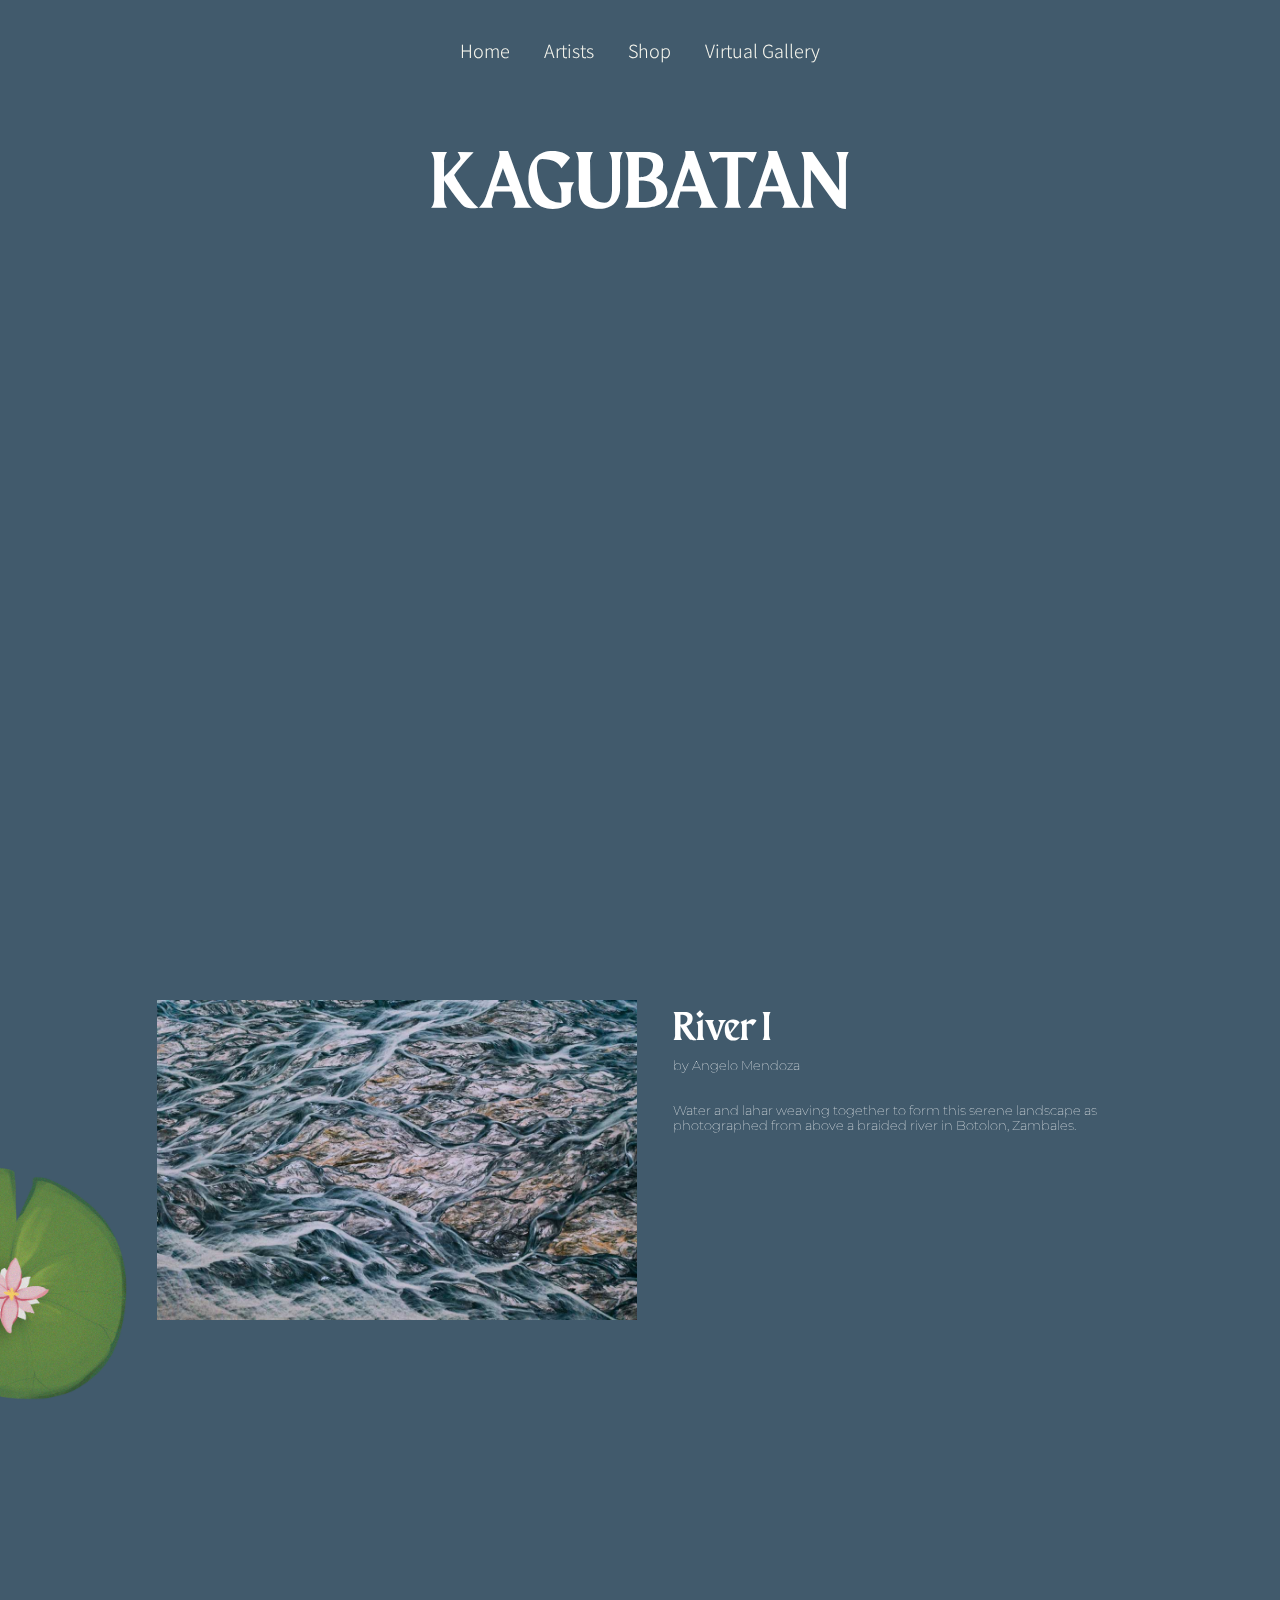
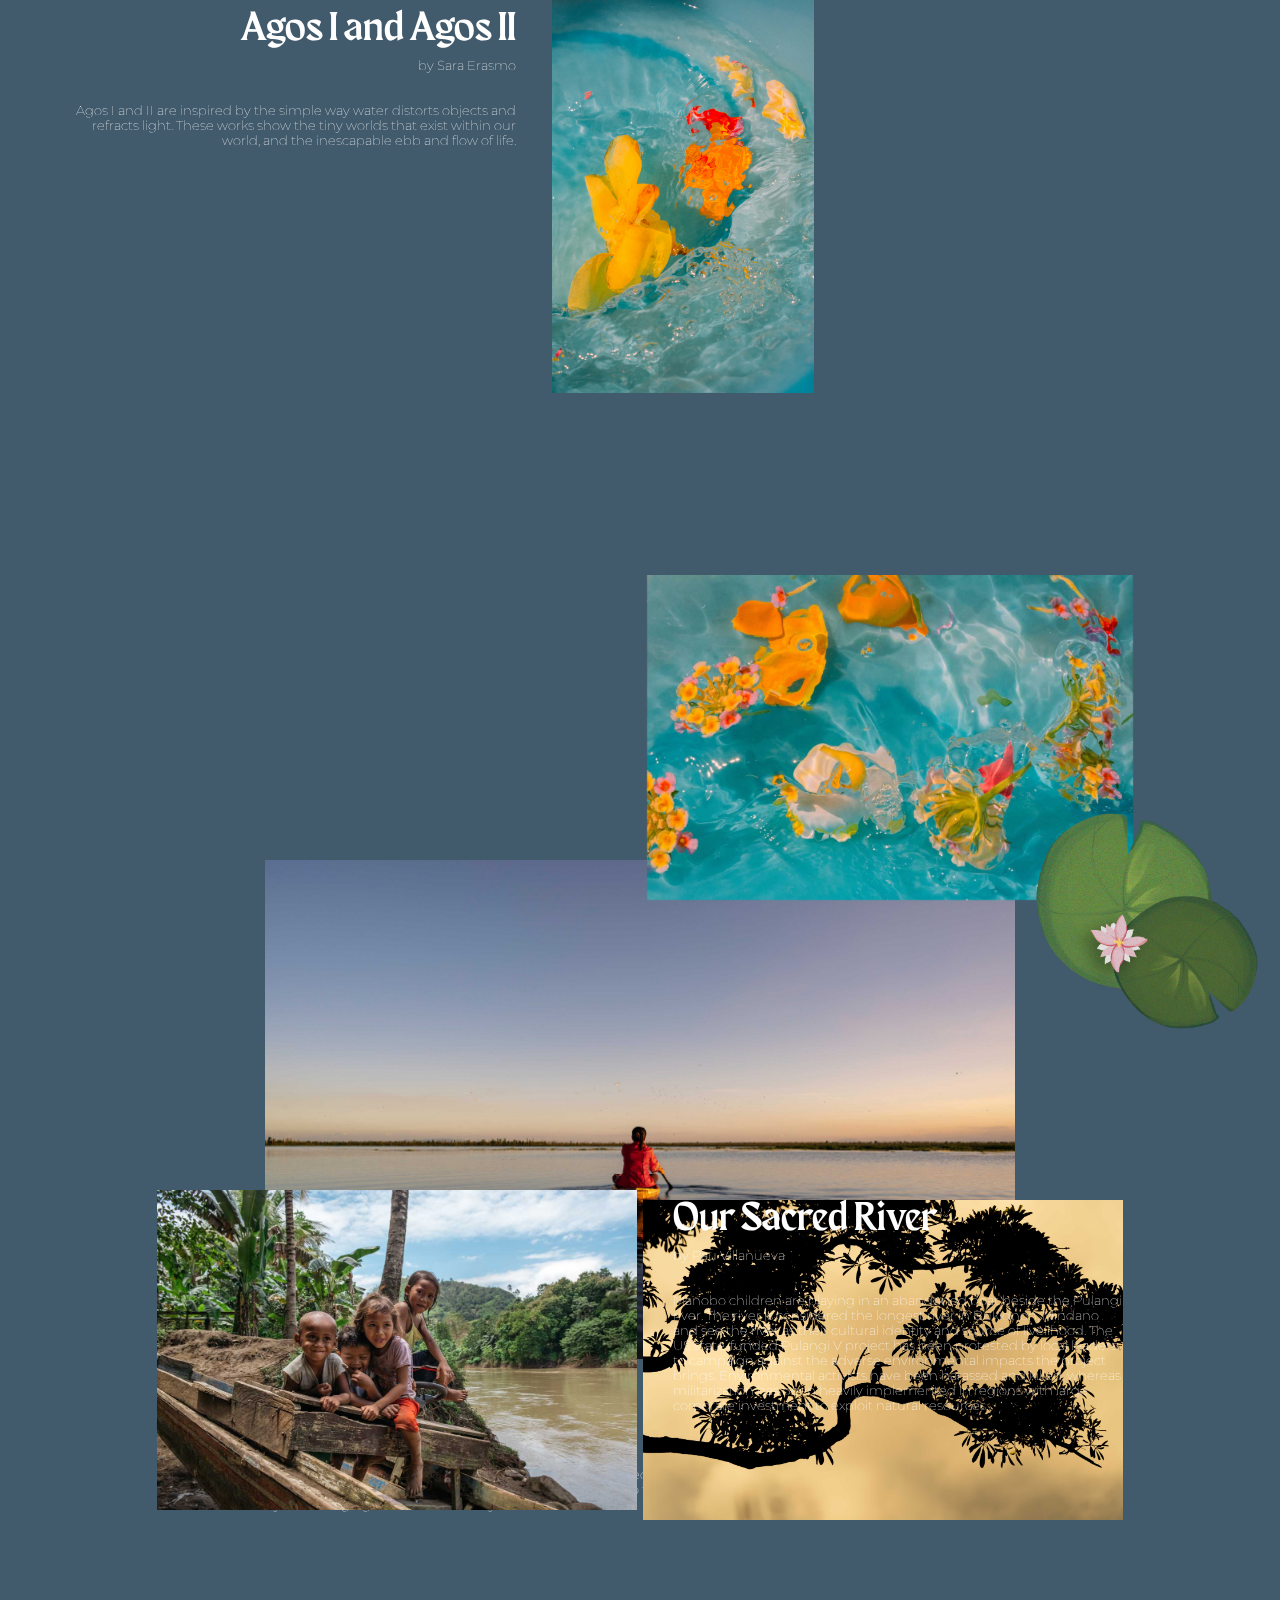
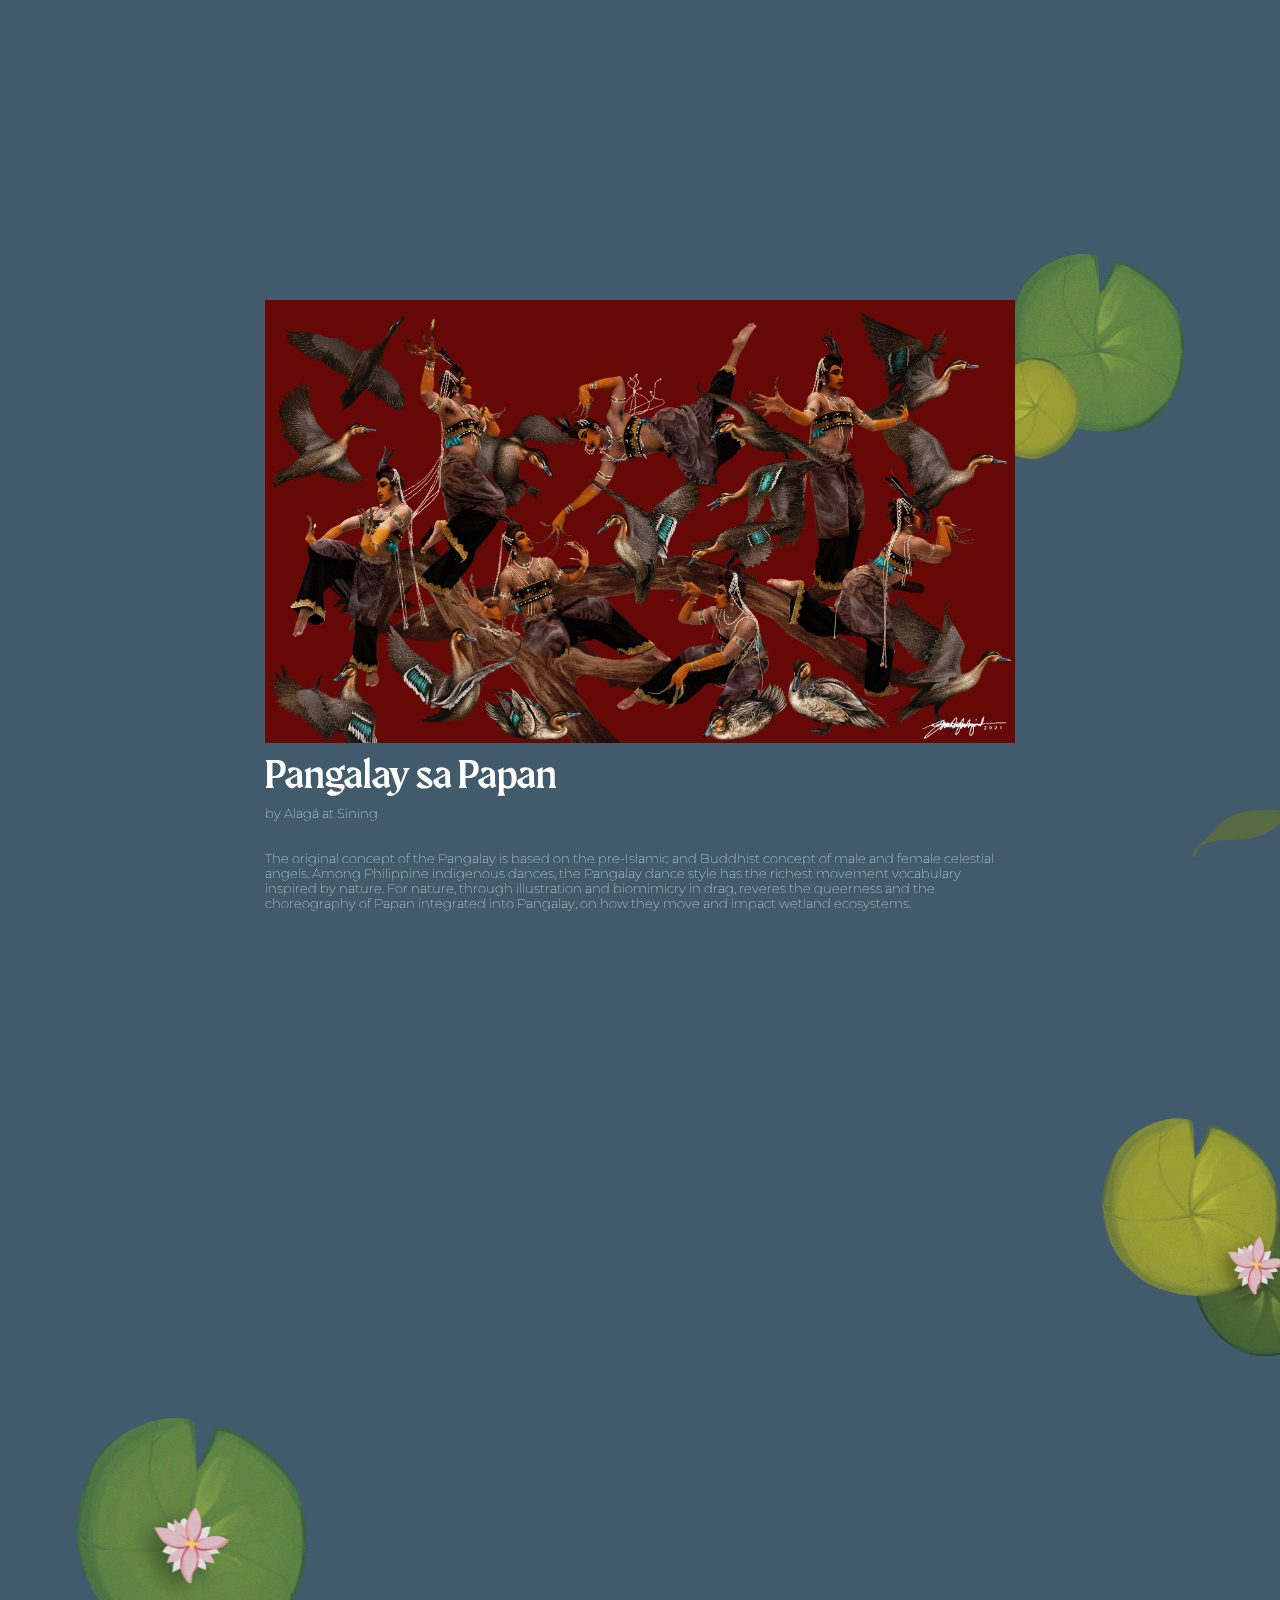
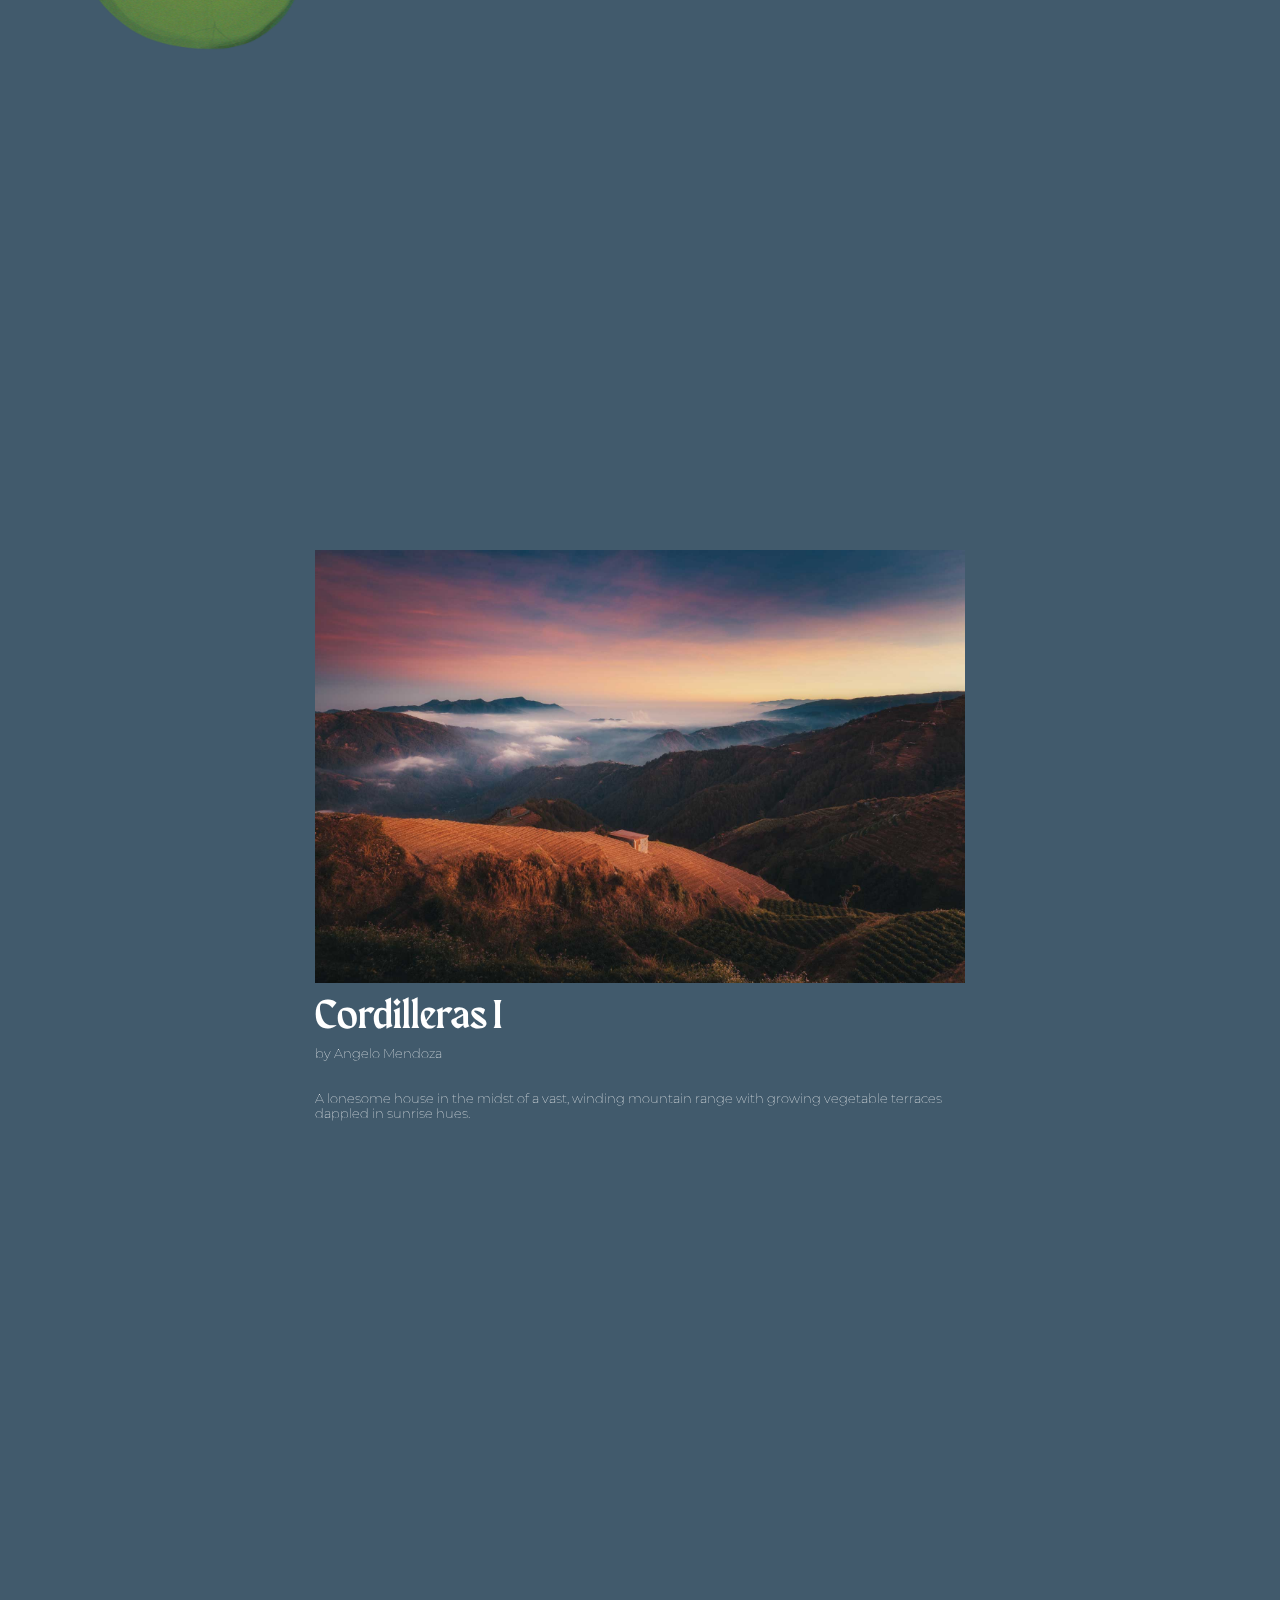
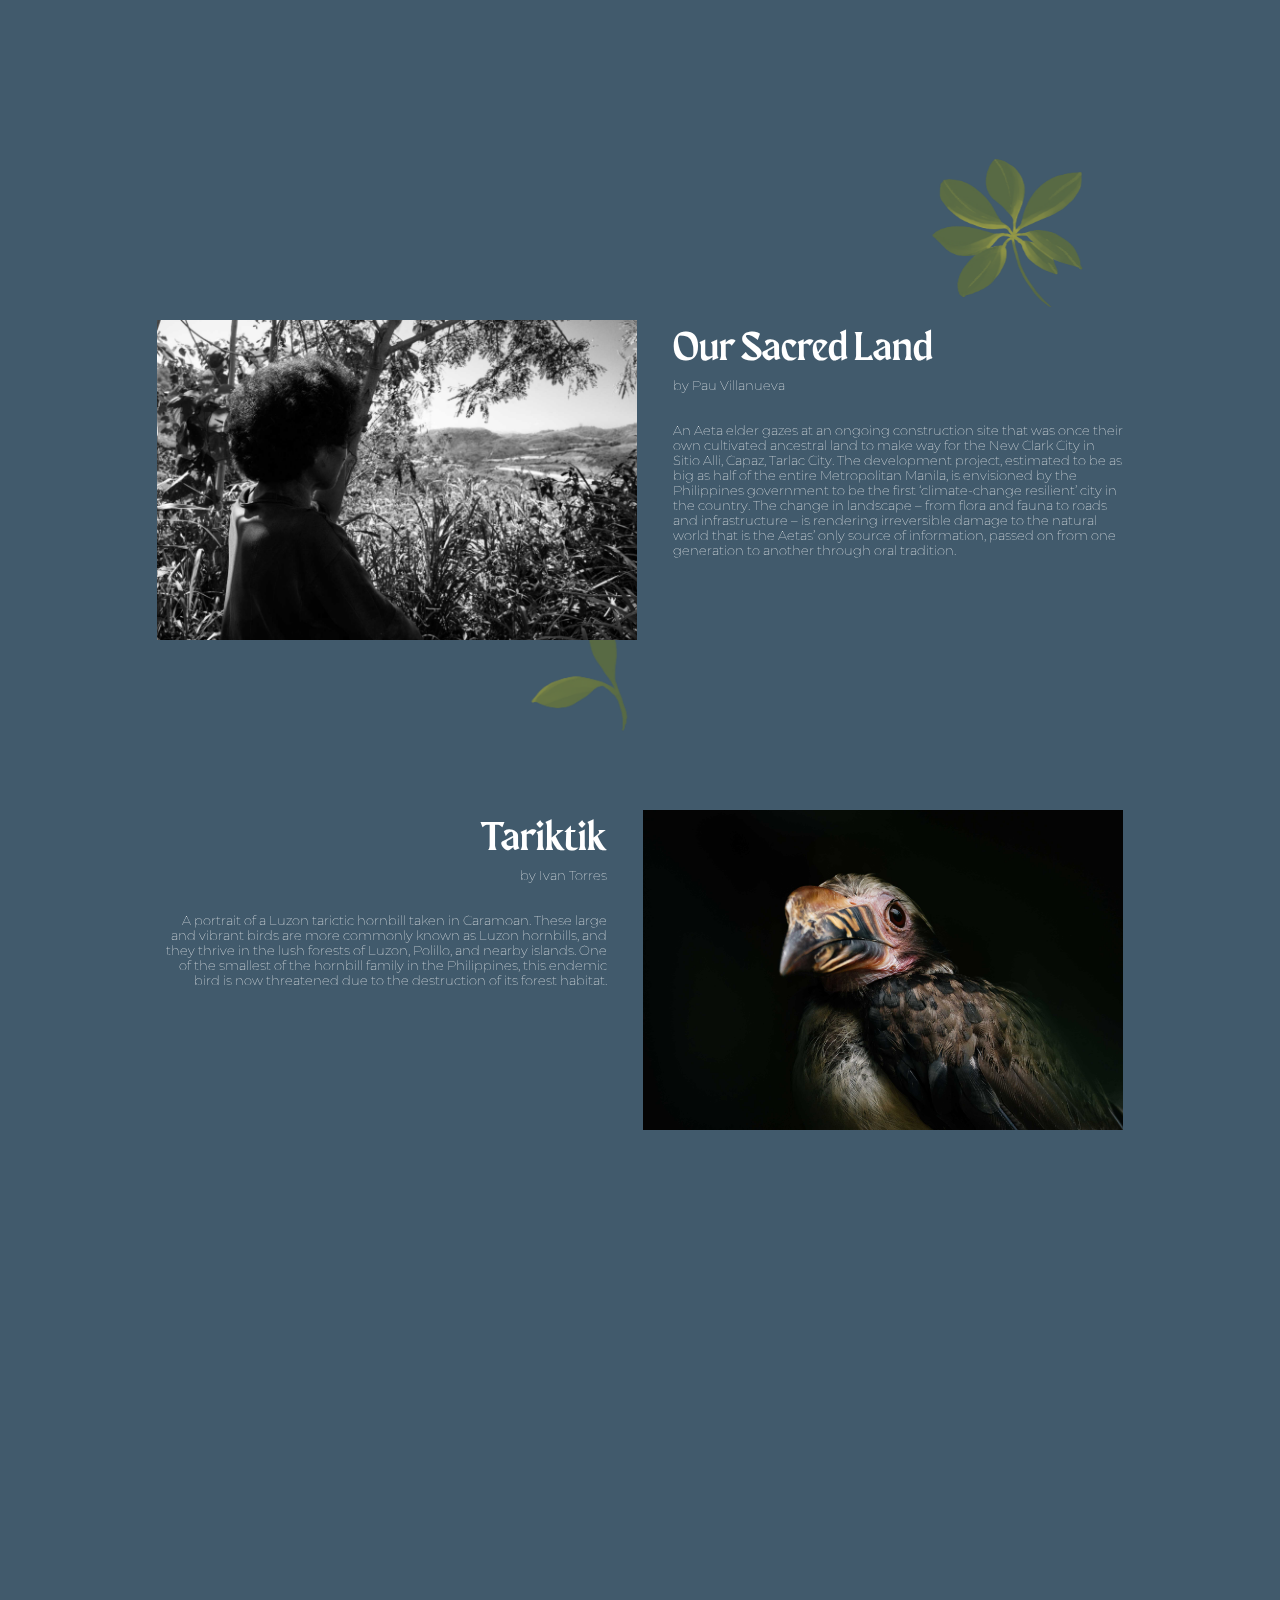
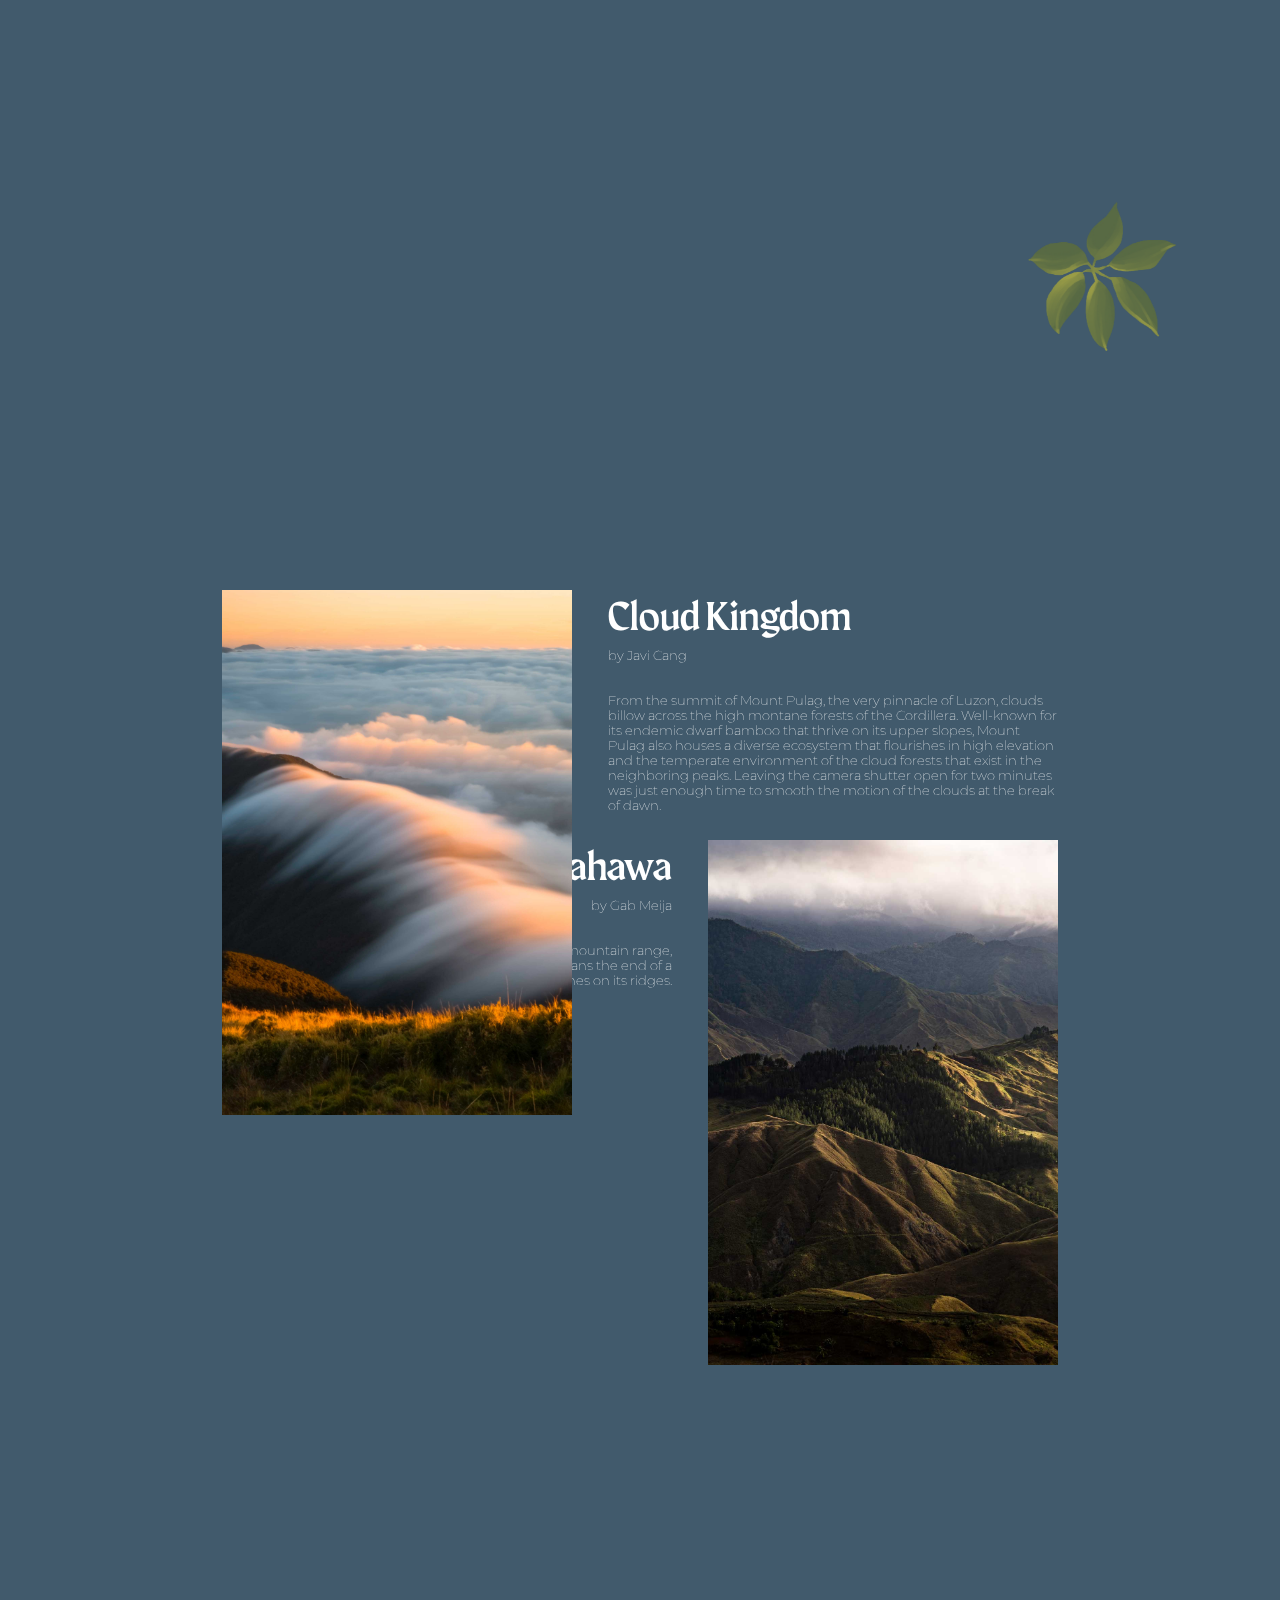
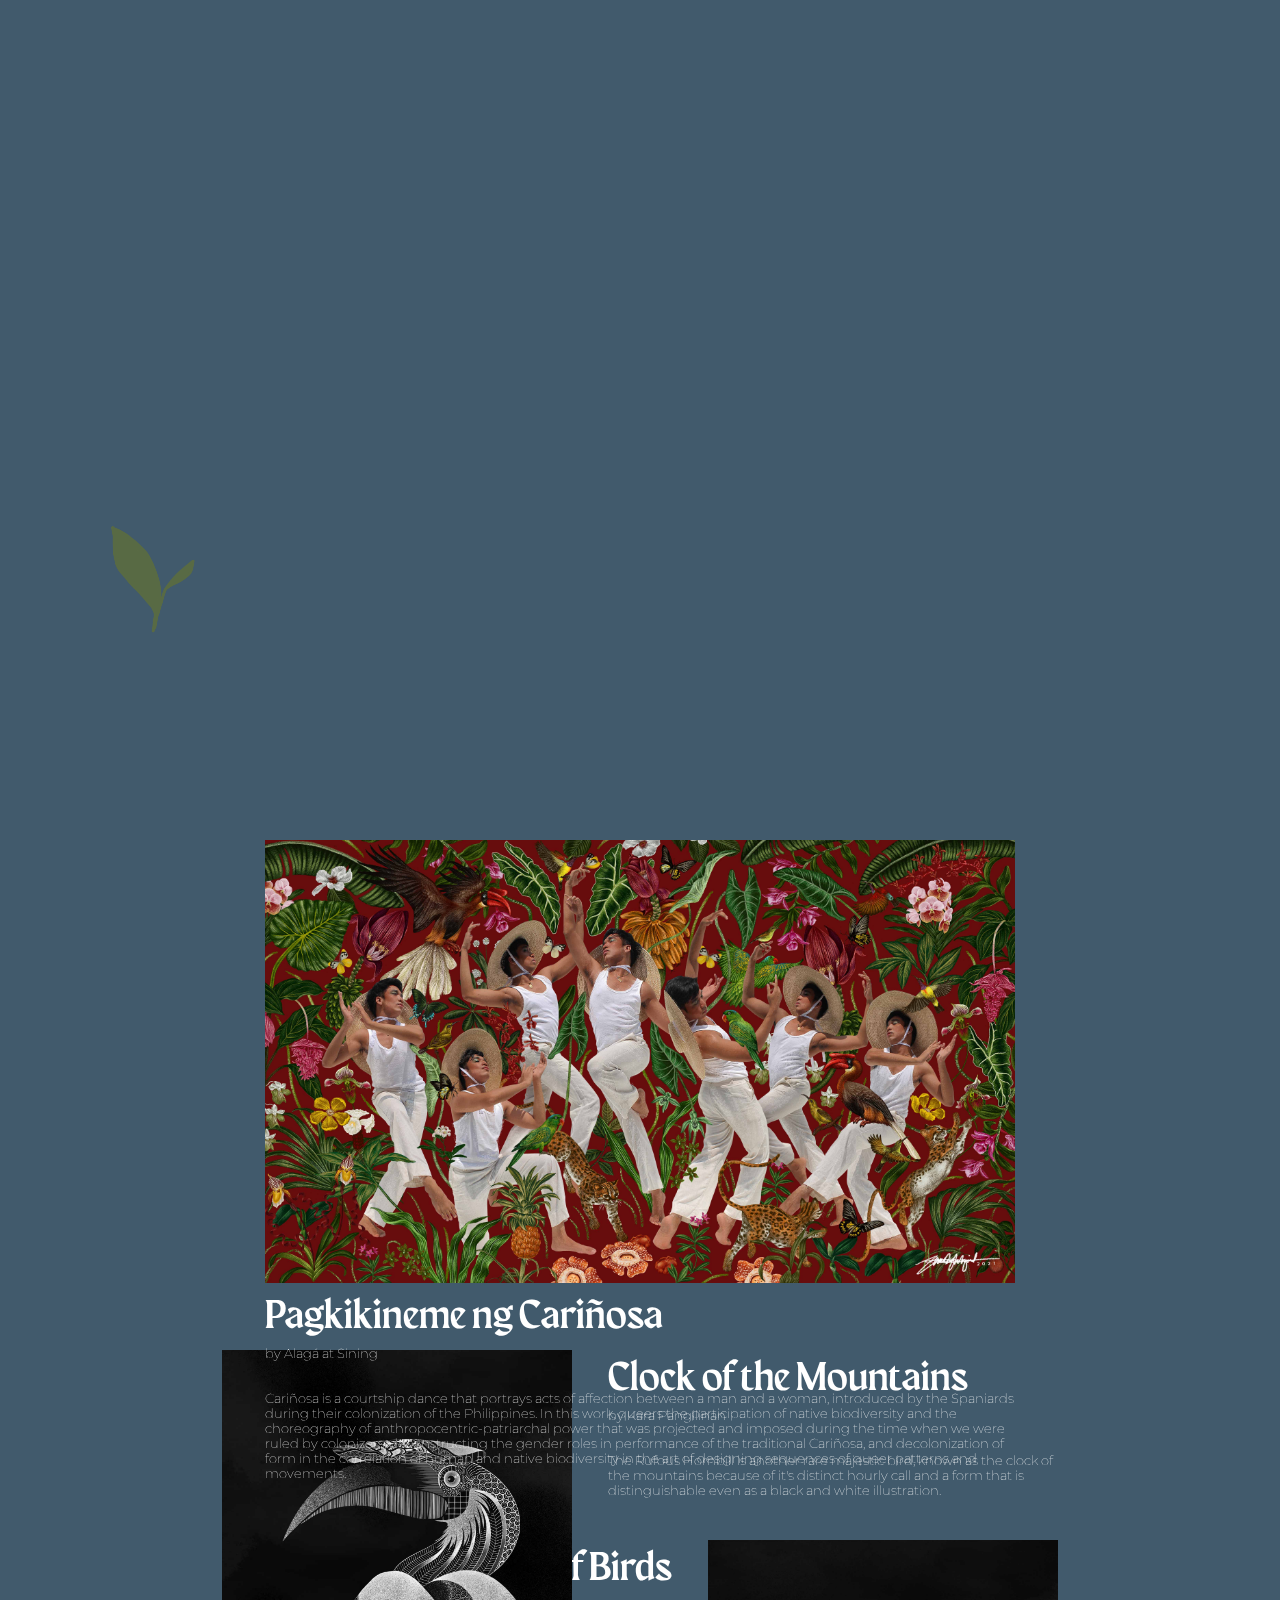
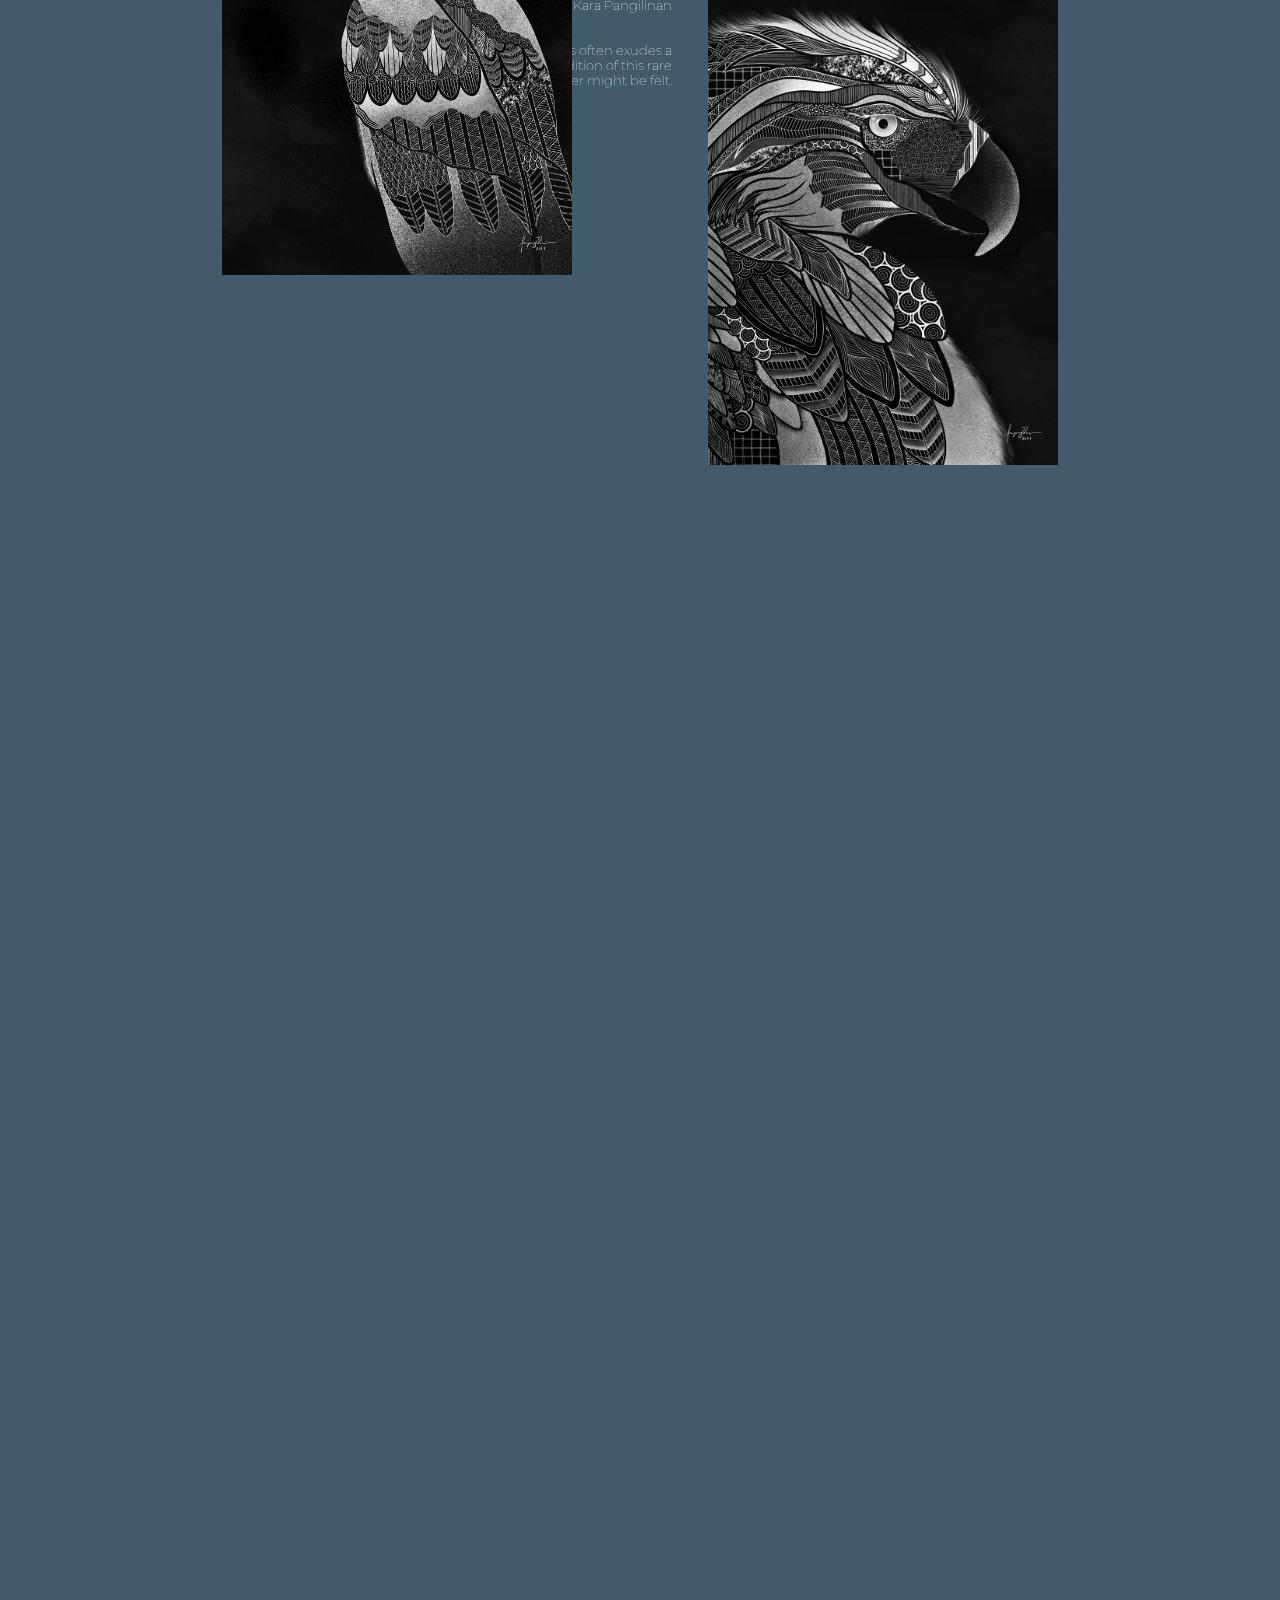
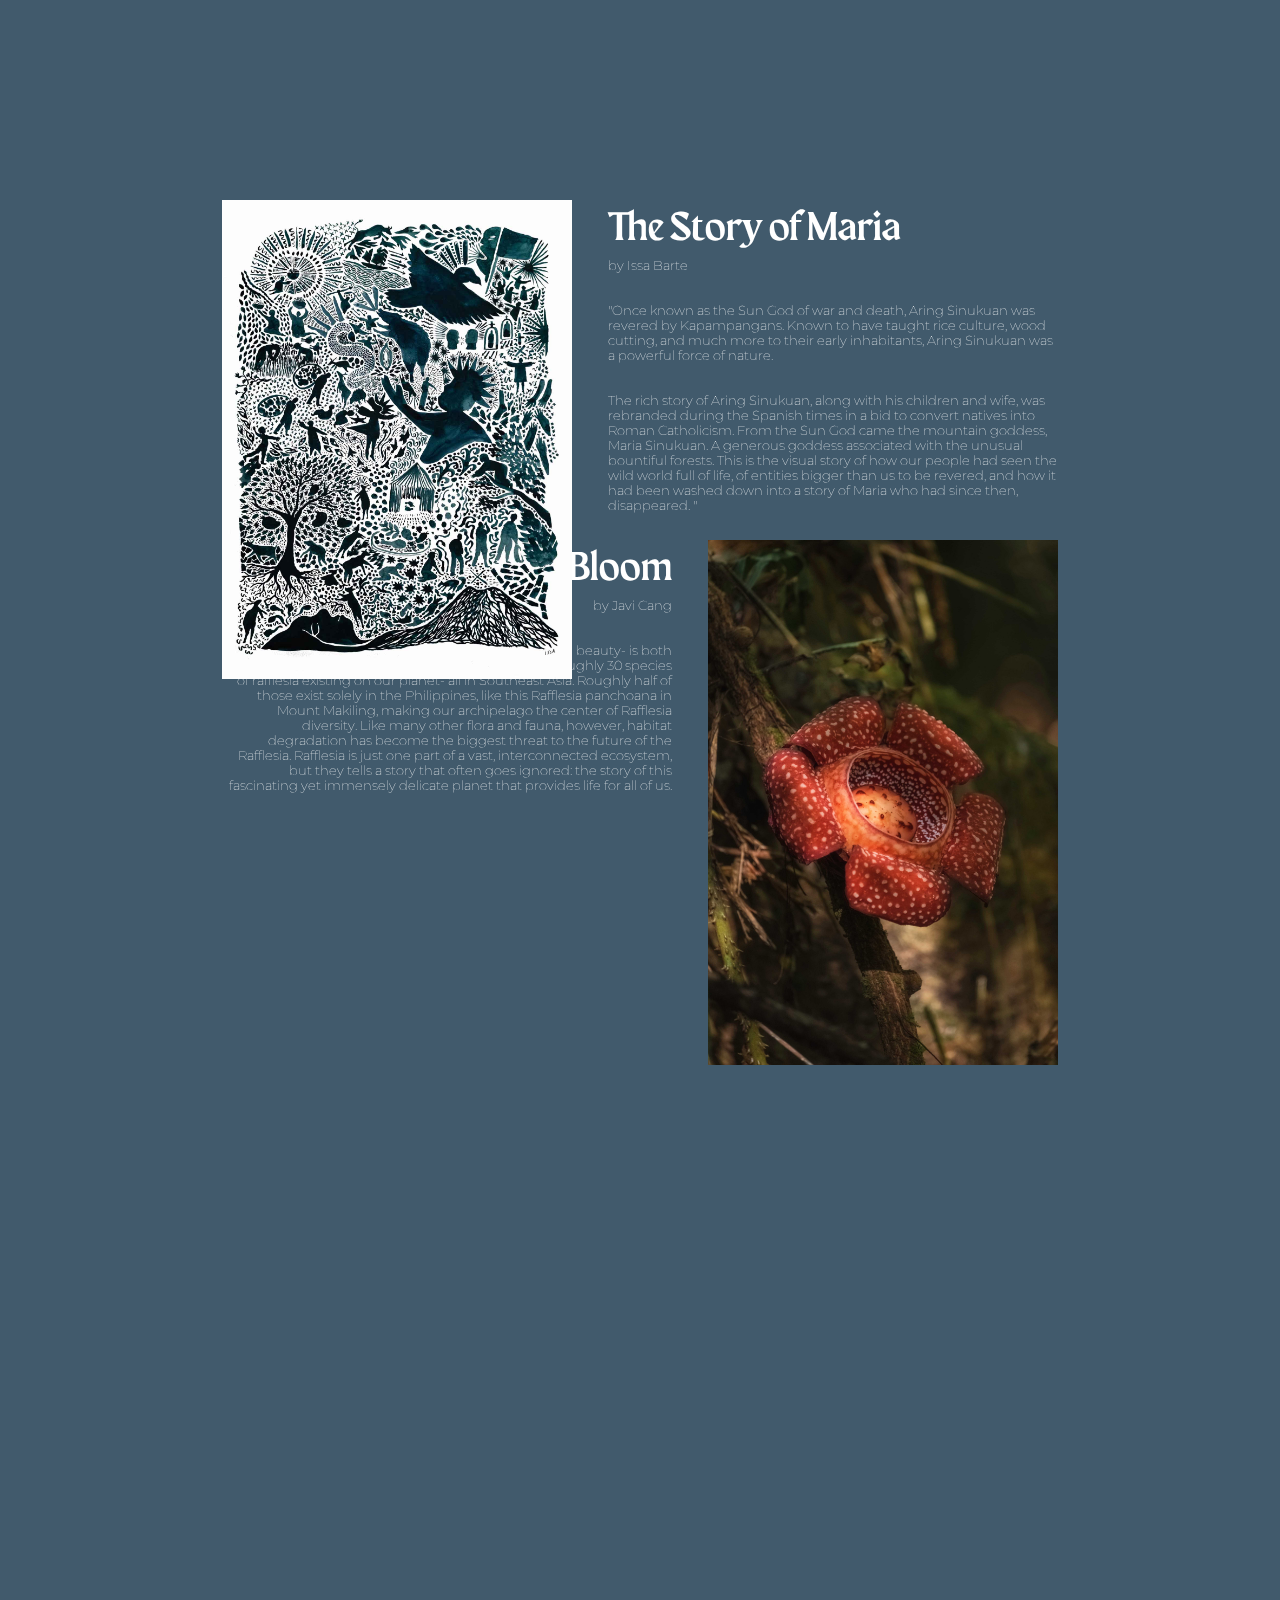
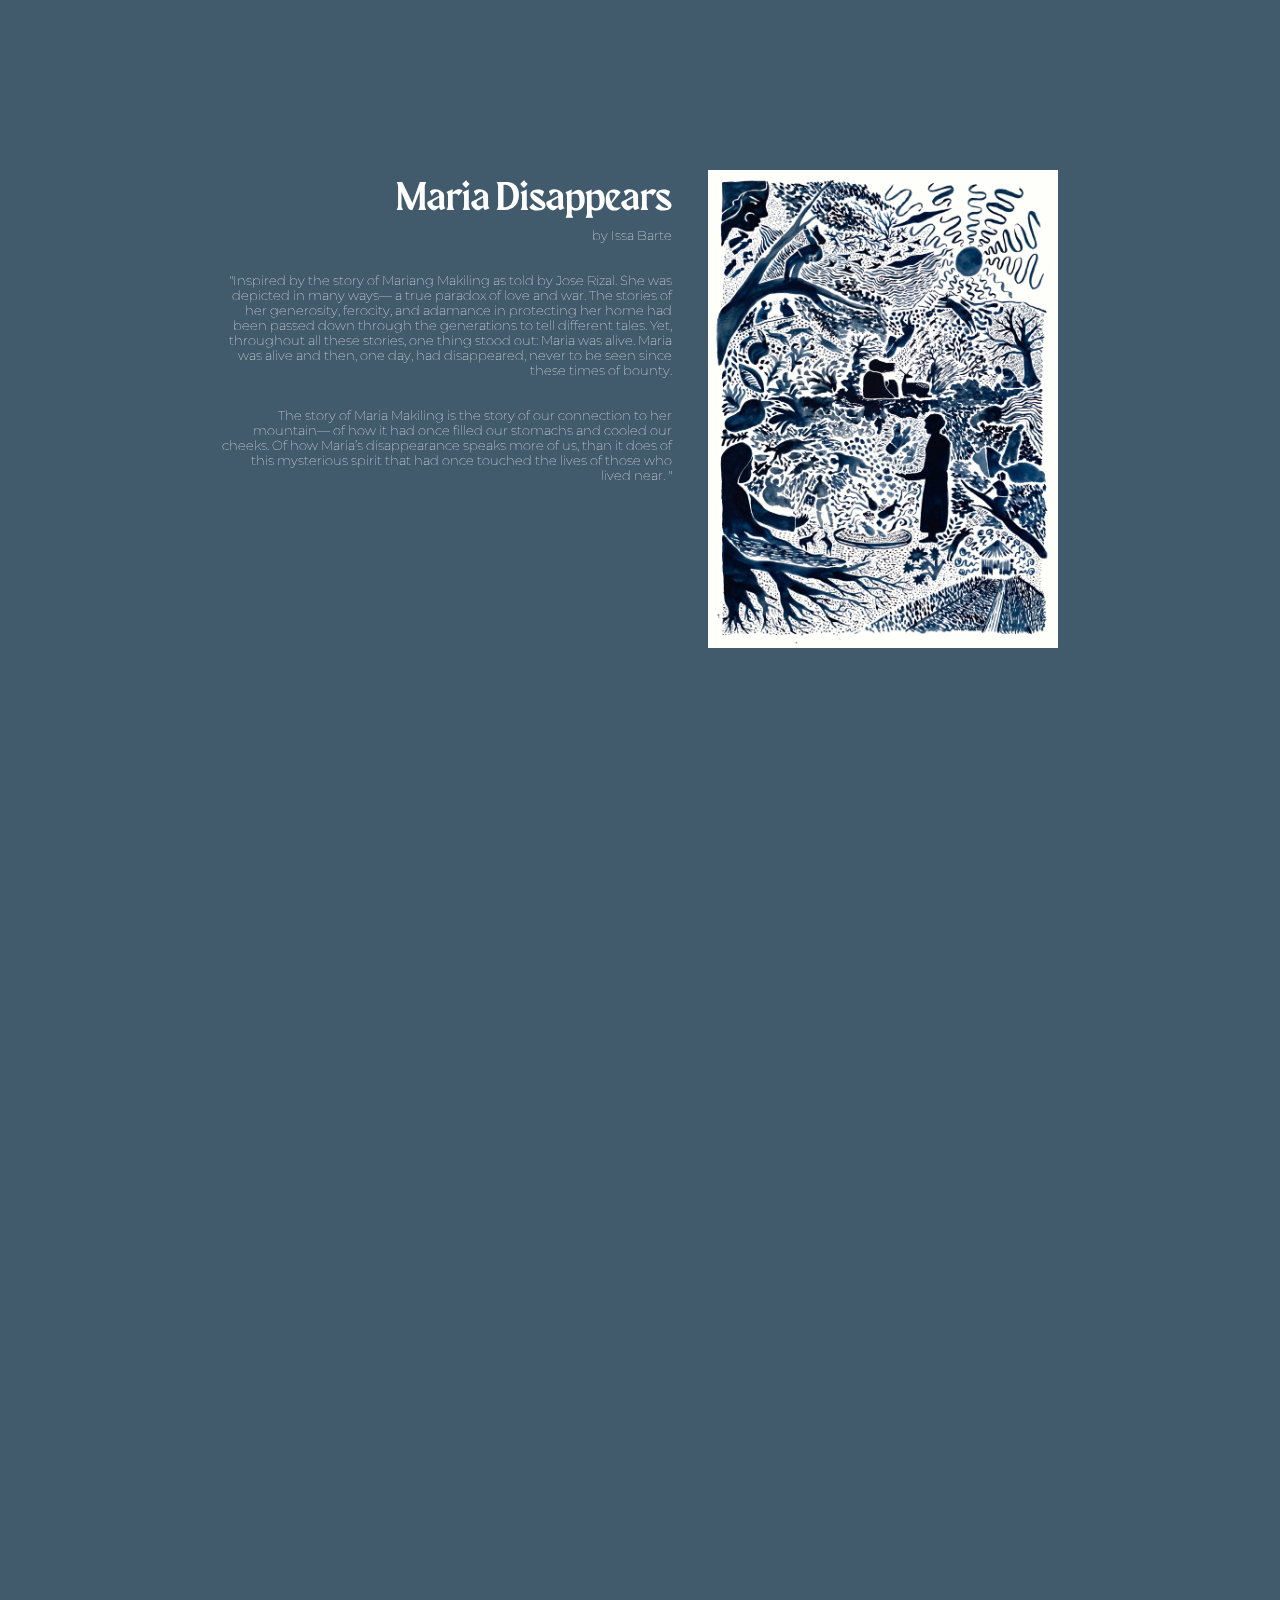
==== index.html @ 3db982af "Change to title size" ====
<!DOCTYPE html>
<html>
<head>
  <meta charset="utf-8">
  <title></title>
    <meta name="viewport" content="width=device-width, initial-scale=1.0">
  <link href='http://fonts.googleapis.com/css?family=Oswald' rel='stylesheet' type='text/css'>
  <link href="https://fonts.googleapis.com/css2?family=Montserrat:wght@300&display=swap" rel="stylesheet">
    
<link rel="preconnect" href="https://fonts.googleapis.com">
<link rel="preconnect" href="https://fonts.gstatic.com" crossorigin>
<link href="https://fonts.googleapis.com/css2?family=Assistant:wght@200;300;400;500;600;700;800&display=swap" rel="stylesheet">  
    <link href="https://fonts.googleapis.com/css2?family=Zen+Kaku+Gothic+New:wght@300;400;500;700;900&display=swap" rel="stylesheet">
  <link rel="stylesheet" href="style.css">
    <link href="css/style.css" rel="stylesheet" type="text/css">
</head>
<body>
    
<div class="parentDiv zindex_300">
  <div class="nav">
    <ul>
        <li><a href="https://kagubatan.ph" class="navlink">Home</a></li>
      <li><a href="artists" class="navlink">Artists</a></li>
    <li><a href="https://kagubatan.myshopify.com" class="navlink">Shop</a></li>
    <li><a href="https://www.muse.place/kagubatan" class="navlink">Virtual Gallery</a></li>
    </ul>
  </div>
</div>
    


  <div class="parallax-container zindex50">
    <div id="disappear2" class="parallax-layer layer-0" data-parallax-speed="0.05" data-max-scroll="11000"></div>
    <div class="parallax-layer layer-0_5" data-parallax-speed="0.01" data-max-scroll="11000">
      <h2 id ="disappear" class="Titular">KAGUBATAN</h2></div>
      
        <div class="parallax-layer layering" data-parallax-speed="0.01" data-max-scroll="11000">
        </div>
      
    <div class="parallax-layer layer-1" data-parallax-speed="0.1" data-max-scroll="11000"></div>
    <div class="parallax-layer layer-2" data-parallax-speed="0.2" data-max-scroll="11000">
     </div>
    <div class="parallax-layer layer-2_5" data-parallax-speed="0.25" data-max-scroll="11000"></div>
    <div class="parallax-layer layer-3" data-parallax-speed="0.3" data-max-scroll="11000"></div>
    <div class="parallax-layer2 layer-4" data-parallax-speed="0.4" data-max-scroll="11000"></div>
    <div class="parallax-layer layer-5" data-parallax-speed="0.9" data-max-scroll="11000"></div>
      
      

      
  </div>
    
    
    
    
  <div class="parallax-container zindex200">
        <div class="parallax-layer layer-Picture1 borders" data-parallax-speed="0.6" data-max-scroll="10000">
        <div class="borderLeft">
            <img class="size1 sizeEdit" src="img/River-I---Angelo-Mendoza_edited.jpg" alt="">
        </div>
        <div class = "borderRight descriptionFlex sizeEdit">
            <h2 class="ParagraphHeading">River I</h2>
            <h1 class= "ParagraphBody">by Angelo Mendoza</h1>
            <h1 class ="ParagraphBody">Water and lahar weaving together to form this serene landscape as photographed from above a braided river in Botolon, Zambales.</h1>
        </div>    
      </div>
      
      <div class="parallax-layer layer-Picture2" data-parallax-speed="0.7" data-max-scroll="10000">
          <div class = "descriptionFlex2 borderLeft descriptionFlexEdit">
            <h2 class="ParagraphHeading textleft textEdit">Agos I and Agos II</h2>
            <h1 class= "ParagraphBody textleft textEdit">by Sara Erasmo</h1>
            <h1 class ="ParagraphBody textleft textEdit">Agos I and II are inspired by the simple way water distorts objects and refracts light. These works show the tiny worlds that exist within our world, and the inescapable ebb and flow of life.
</h1>
        </div>    
          <div class="borderLeft2">
            <img class="size2" src="img/DSC_2029_edit.jpg" alt="">
        </div>
      </div>
      
      <div class="parallax-layer layer-Picture3" data-parallax-speed="0.9" data-max-scroll="10000">  
          <div class ="borderRight">
            <img class="size4" src="img/DSC_2346_edit2.jpg" alt="">
        </div>
      </div>
      
        <div class="parallax-layer layer-Picture4" data-parallax-speed="0.85" data-max-scroll="10000">
        <div class="specialflex">
            <img class="size6" src="img/Guardian-of-the-Marsh_edited.jpg" alt="">
        </div>
        <div class = "descriptionFlex3 borderLeft borderRight">
            <h2 class="ParagraphHeading">Guardian of the Marsh</h2>
            <h1 class= "ParagraphBody">by Gab Meija</h1>
            <h1 class ="ParagraphBody">The Manobo indigenous leaders, the guardians of the sacred Lake Panlabuhan, have coexisted with this wetland complex of lakes, rivers, and peatswamp forests adapting to the rise and fall of water. A changing landscape threatened by our changing climate and society.</h1>
        </div>    
      </div>
      
      <div class="parallax-layer layer-Picture5" data-parallax-speed="0.72" data-max-scroll="10000">
        <div class="borderLeft">
            <img class="size1 sizeEdit" src="img/OurSacredLand_edited2.jpg" alt="">
        </div>
        <div class = "borderRight descriptionFlex sizeEdit">
            <h2 class="ParagraphHeading">Our Sacred River</h2>
            <h1 class= "ParagraphBody">by Pau Villanueva</h1>
            <h1 class ="ParagraphBody">
                
            Manobo children are playing in an abandoned boat beside the Pulangi river. The river is considered the longest river in Bukidnon, Mindano and see the river as their cultural identity and source of livelihood. The US state-funded Pulangi V project has been protested by local leaders to campaign against the adverse environmental impacts the project brings. Environmental activists have been harassed and killed, whereas militarization has been heavily implemented in regions with large corporate investment to exploit natural resources.
</h1>
        </div>    
      </div>
      
        <div class="parallax-layer layer-Picture6" data-parallax-speed="0.62" data-max-scroll="10000">
          <div class = "descriptionFlex2 borderLeft sizeEdit textEdit">
            <h2 class="ParagraphHeading textleft textEdit">Kingfisher</h2>
            <h1 class= "ParagraphBody textleft textEdit">by Ivan Torres</h1>
            <h1 class ="ParagraphBody textleft textEdit">
A White Collared kingfisher patiently waits for a meal in the mangroves of Caramoan as morning dawns.</h1>
        </div>    
          <div class ="borderRight borderLefted">
            <img class="size1 sizeEdit" src="img/Kingfisher---Ivan-Torres-05153_edited.jpg" alt="">
        </div>
      </div>
      
      
        <div class="parallax-layer layer-Picture7" data-parallax-speed="0.68" data-max-scroll="10000">
        <div class= "doublepicture">
            <img class="size9" src="img/Pangalay-sa-Papan-2021_edited.jpg" alt="">
            
        </div>
        <div class = "descriptionFlex4 sizeEdit">
            <h2 class="ParagraphHeading">Pangalay sa Papan</h2>
            <h1 class= "ParagraphBody">by Alagá at Sining</h1>
            <h1 class ="ParagraphBody">The original concept of the Pangalay is based on the pre-Islamic and Buddhist concept of male and female celestial angels. Among Philippine indigenous dances, the Pangalay dance style has the richest movement vocabulary inspired by nature. For nature, through illustration and biomimicry in drag, reveres the queerness and the choreography of Papan integrated into Pangalay, on how they move and impact wetland ecosystems.
            </h1>
            
    
        </div>    
      </div>
      

      
      
      
      
      
      <div class="parallax-layer layer-PictureLily1" data-parallax-speed="1.1" data-max-scroll="10000">
          <div>
            <img class="size3" src="img/OiJyMMj.png" alt="">
        </div>
        
      </div>
      
      <div class="parallax-layer layer-PictureLily2" data-parallax-speed="0.7" data-max-scroll="10000">
          <div>
            <img class="size5" src="img/nzHuOsZ.png" alt="">
        </div>
        
      </div>
      
      <div class="parallax-layer layer-PictureLily3" data-parallax-speed="0.45" data-max-scroll="10000">
          <div>
            <img class="size5" src="img/gOOgcg5.png" alt="">
        </div>
        
      </div>
      
      <div class="parallax-layer layer-PictureLily4" data-parallax-speed="1.1" data-max-scroll="10000">
          <div>
            <img class="size5" src="img/ToFjkfG.png" alt="">
        </div>
        
      </div>
      
      <div class="parallax-layer layer-PictureLily5" data-parallax-speed="0.65" data-max-scroll="10000">
          <div>
            <img class="size5" src="img/NxlNCXe.png" alt="">
        </div>
        
      </div> 

      <div class="parallax-layer layer-PictureLily6" data-parallax-speed="0.95" data-max-scroll="10000">
          <div>
            <img class="size5" src="img/nzHuOsZ.png" alt="">
        </div>
        
      </div>
      
      <div class="parallax-layer layer-PictureLily7" data-parallax-speed="0.8" data-max-scroll="10000">
          <div>
            <img class="size5" src="img/5Vifd5h.png" alt="">
        </div>
        
      </div>
    
      
    </div>
    
    
    
    

    

  <div class="content zindex50">
    <h1></h1>
  </div>
    
      <div class="content2 zindex50">
  </div>
    
    <div class="content2_Version2 zindex_100">
            <img class = "skytransition zindex300" src="https://i.imgur.com/uKr1Up6.png" alt="">
  </div>

    
  <div id="disappear3" class="parallax-container zindex_8">
    <div class="parallax-layer terrace0" data-parallax-speed="0.025" data-max-scroll="10000"></div>
    <div class="parallax-layer3 terrace1" data-parallax-speed="0.1" data-max-scroll="10000"></div>
    <div class="parallax-layer3 terrace2" data-parallax-speed="0.12" data-max-scroll="10000"></div>
    <div class="parallax-layer3 terrace3" data-parallax-speed="0.2" data-max-scroll="10000"></div>
    <div class="parallax-layer3 terrace4" data-parallax-speed="0.25" data-max-scroll="10000"></div>
    <div class="parallax-layer3 terrace5" data-parallax-speed="0.40" data-max-scroll="10000"></div>
    <div class="parallax-layer3 terrace6" data-parallax-speed="0.60" data-max-scroll="10000"></div>
    <div class="parallax-layer3 terrace7" data-parallax-speed="0.85" data-max-scroll="10000"></div>
      

      
      

      
  </div>
    
    
    <div class="parallax-container zindex200"> 
            <div class="parallax-layer terrace-Picture1" data-parallax-speed="0.65" data-max-scroll="15000">
        <div>
            <img class="size10" src="img/Vegetable-Terraces_edited.jpg" alt="">
        </div>
        <div class = "descriptionFlex5">
            <h2 class="ParagraphHeading">Cordilleras I</h2>
            <h1 class= "ParagraphBody">by Angelo Mendoza</h1>
            <h1 class ="ParagraphBody">A lonesome house in the midst of a vast, winding mountain range with growing vegetable terraces dappled in sunrise hues.
</h1>
        </div>    
      </div>
    
      <div class="parallax-layer terrace-Picture2" data-parallax-speed="0.78" data-max-scroll="15000">
          <div class = "descriptionFlex2 borderLeft sizeEdit textEdit">
            <h2 class="ParagraphHeading textleft textEdit">Tariktik</h2>
            <h1 class= "ParagraphBody textleft textEdit">by Ivan Torres</h1>
            <h1 class ="ParagraphBody textleft textEdit">A portrait of a Luzon tarictic hornbill taken in Caramoan. These large and vibrant birds are more commonly known as Luzon hornbills, and they thrive in the lush forests of Luzon, Polillo, and nearby islands. One of the smallest of the hornbill family in the Philippines, this endemic bird is now threatened due to the destruction of its forest habitat.</h1>
        </div>    
          <div class ="borderRight borderLefted">
            <img class="size1 sizeEdit" src="img/Tarictic---Ivan-Torres-05258_edited.jpg" alt="">
        </div>
      </div>        
        
        
        <div class="parallax-layer terrace-Picture3" data-parallax-speed="0.68" data-max-scroll="15000">
        <div class="borderLeft">
            <img class="size1 sizeEdit" src="img/Pau_villan.jpg" alt="">
        </div>
        <div class = "descriptionFlex borderRight sizeEdit">
            <h2 class="ParagraphHeading">Our Sacred Land</h2>
            <h1 class= "ParagraphBody">by Pau Villanueva</h1>
            <h1 class ="ParagraphBody">An Aeta elder gazes at an ongoing construction site that was once their own cultivated ancestral land to make way for the New Clark City in Sitio Alli, Capaz, Tarlac City. The development project, estimated to be as big as half of the entire Metropolitan Manila, is envisioned by the Philippines government to be the first ‘climate-change resilient’ city in the country. The change in landscape – from flora and fauna to roads and infrastructure – is rendering irreversible damage to the natural world that is the Aetas’ only source of information, passed on from one generation to another through oral tradition.
</h1>
        </div>    
      </div>        
        
      <div class="parallax-layer terrace-Picture4" data-parallax-speed="0.85" data-max-scroll="15000">
          <div class = "descriptionFlex2 borderLeft descriptionMobile2">
            <h2 class="ParagraphHeading textleft textEdit3">Panimahawa</h2>
            <h1 class= "ParagraphBody textleft textEdit3">by Gab Meija</h1>
            <h1 class ="ParagraphBody textleft textEdit3">Panimahawa, the name of this once deforested mountain range, slowly grows in patches of forests. Panimahawa means the end of a grueling battle. Light now shines on its ridges.</h1>
        </div>    
          <div class="borderRight centerResponsive2">
            <img class="size11" src="img/Panimahawa_Gab-Mejia_edited.jpg" alt="">
        </div>
      </div>        
        
      <div class="parallax-layer terrace-Picture5" data-parallax-speed="0.77" data-max-scroll="15000">
                    <div class="borderLeft centerResponsive2">
            <img class="size11" src="img/DSCF9092---JPEG_edited.jpg" alt="">
        </div>
          
          <div class = "descriptionFlex borderRight descriptionMobile2">
            <h2 class="ParagraphHeading">Cloud Kingdom</h2>
            <h1 class= "ParagraphBody">by Javi Cang</h1>
            <h1 class ="ParagraphBody">From the summit of Mount Pulag, the very pinnacle of Luzon, clouds billow across the high montane forests of the Cordillera. Well-known for its endemic dwarf bamboo that thrive on its upper slopes, Mount Pulag also houses a diverse ecosystem that flourishes in high elevation and the temperate environment of the cloud forests that exist in the neighboring peaks. Leaving the camera shutter open for two minutes was just enough time to smooth the motion of the clouds at the break of dawn.</h1>
        </div>    

      </div>         
       
        
        
      <div class="parallax-layer leaf1" data-parallax-speed="0.8" data-max-scroll="15000">
          <div>
            <img class="size7" src="img/leafBig_1.png" alt="">
        </div>
      </div>        
        
      <div class="parallax-layer leaf2" data-parallax-speed="0.55" data-max-scroll="15000">
          <div>
            <img class="size12" src="img/leafSmall_4.png" alt="">
        </div>
      </div>
        
      <div class="parallax-layer leaf3" data-parallax-speed="0.40" data-max-scroll="15000">
          <div>
            <img class="size12" src="img/leafSmall_3.png" alt="">
        </div>
      </div>
        
      <div class="parallax-layer leaf4" data-parallax-speed="0.97" data-max-scroll="15000">
          <div>
            <img class="size12" src="img/leafSmall_1.png" alt="">
        </div>
      </div>
        
      <div class="parallax-layer leaf5" data-parallax-speed="0.75" data-max-scroll="15000">
          <div>
            <img class="size7" src="img/leafBig_2.png" alt="">
        </div>
      </div>
        
      <div class="parallax-layer leaf6" data-parallax-speed="0.6" data-max-scroll="15000">
          <div>
            <img class="size12" src="img/leafSmall_4.png" alt="">
        </div>
      </div>        
        
    </div>
     
    
    
    
    <div class="content_Green zindex50">
    
    </div>
  
 
    
    

    
    <div class="content_darkforest zindex50">
        <img class = "foresttransition zindex300" src="https://i.imgur.com/IBnFgLh.png" alt="">
    </div>    
    
    
    
    
    <div class="parallax-container zindex_5">
        <div class="parallax-layer darkForest0" data-parallax-speed="0.1" data-max-scroll="17000"></div> 
        <div class="parallax-layer3 darkForest1" data-parallax-speed="0.15" data-max-scroll="17000"> </div>
        <div class="parallax-layer3 fireflies" data-parallax-speed="0.15" data-max-scroll="17000"></div>
           
    
    
    </div> 
    
    
    
    <div class="parallax-container zindex200">
      <div class="parallax-layer forestPicture1" data-parallax-speed="0.85" data-max-scroll="19000">
          <div class = "descriptionFlex2 borderLeft descriptionMobile2">
            <h2 class="ParagraphHeading textleft textEdit3">The King of Birds</h2>
            <h1 class= "ParagraphBody textleft textEdit3">by Kara Pangilinan</h1>
            <h1 class ="ParagraphBody textleft textEdit3">The Philippine Eagle is a large, awe-inspiring bird that is often exudes a sense of power. Through this highly intricate rendition of this rare creature, perhaps that sense of power might be felt.</h1>
        </div>    
          <div class="borderRight centerResponsive2">
            <img class="size11" src="img/King-of-Birds_edited.jpg" alt="">
        </div>
      </div>         
    
      <div class="parallax-layer forestPicture2" data-parallax-speed="0.79" data-max-scroll="21000">
         <div class="borderLeft centerResponsive2">
            <img class="size11" src="img/Clock-of-the-Mountains_edited.jpg" alt="">
        </div>
          
          <div class = "descriptionFlex borderRight descriptionMobile2">
            <h2 class="ParagraphHeading">Clock of the Mountains</h2>
            <h1 class= "ParagraphBody">by Kara Pangilinan</h1>
            <h1 class ="ParagraphBody">The Rufous Hornbill is another rare majestic bird, known as the clock of the mountains because of it's distinct hourly call and a form that is distinguishable even as a black and white illustration.</h1>
        </div>    

      </div>
        
        
        <div class="parallax-layer forestPicture3" data-parallax-speed="0.71" data-max-scroll="22000">
        <div class= "doublepicture">
            <img class="size9" src="img/Pagkikineme_edited.jpg" alt="">
            
        </div>
        <div class = "descriptionFlex4 sizeEdit">
            <h2 class="ParagraphHeading">Pagkikineme ng Cariñosa</h2>
            <h1 class= "ParagraphBody">by Alagá at Sining</h1>
            <h1 class ="ParagraphBody">Cariñosa is a courtship dance that portrays acts of affection between a man and a woman,  introduced by the Spaniards during their colonization of the Philippines. In this work, queers the participation of native biodiversity and the choreography of anthropocentric-patriarchal power that was projected and imposed during the time when we were ruled by colonizers; deconstructing the gender roles in performance of the traditional Cariñosa, and decolonization of form in the correlation of human and native biodiversity in the art of designing sequences of queer patterns and movements.
            </h1>
    
        </div>    
      </div>
        
        
      <div class="parallax-layer forestPicture4" data-parallax-speed="0.85" data-max-scroll="19000">
          <div class = "descriptionFlex2 borderLeft descriptionMobile">
            <h2 class="ParagraphHeading textleft textEdit2">The Endangered Bloom</h2>
            <h1 class= "ParagraphBody textleft textEdit2">by Javi Cang</h1>
            <h1 class ="ParagraphBody textleft textEdit2">The bloom of a Rafflesia - despite its fascinating beauty- is both extremely fleeting and precariously rare. There are roughly 30 species of rafflesia existing on our planet- all in Southeast Asia. Roughly half of those exist solely in the Philippines, like this Rafflesia panchoana in Mount Makiling, making our archipelago the center of Rafflesia diversity. Like many other flora and fauna, however, habitat degradation has become the biggest threat to the future of the Rafflesia. Rafflesia is just one part of a vast, interconnected ecosystem, but they tells a story that often goes ignored: the story of this fascinating yet immensely delicate planet that provides life for all of us.
</h1>
        </div>    
          <div class="borderRight centerResponsive">
            <img class="size11" src="img/flower1.jpg" alt="">
        </div>
      </div>   
        
    
      <div class="parallax-layer forestPicture5" data-parallax-speed="0.79" data-max-scroll="21000">
         <div class="borderLeft centerResponsive">
            <img class="size11" src="img/Maria-Sinukuan_edited2.jpg" alt="">
        </div>
          
          <div class = "descriptionFlex borderRight descriptionMobile">
            <h2 class="ParagraphHeading">The Story of Maria</h2>
            <h1 class= "ParagraphBody">by Issa Barte</h1>
            <h1 class ="ParagraphBody">"Once known as the Sun God of war and death, Aring Sinukuan was revered by Kapampangans. Known to have taught rice culture, wood cutting, and much more to their early inhabitants, Aring Sinukuan was a powerful force of nature.
              </h1>
              <h1 class ="ParagraphBody">
The rich story of Aring Sinukuan, along with his children and wife, was rebranded during the
Spanish times in a bid to convert natives into Roman Catholicism. From the Sun God came the
mountain goddess, Maria Sinukuan. A generous goddess associated with the unusual bountiful
forests. This is the visual story of how our people had seen the wild world full of life, of entities
bigger than us to be revered, and how it had been washed down into a story of Maria who had
since then, disappeared.
"</h1>
        </div>    

      </div>
        
        
      <div class="parallax-layer forestPicture6" data-parallax-speed="0.85" data-max-scroll="21000">
          <div class = "descriptionFlex2 borderLeft descriptionMobile">
            <h2 class="ParagraphHeading textleft textEdit2">Maria Disappears</h2>
            <h1 class= "ParagraphBody textleft textEdit2">by Issa Barte</h1>
            <h1 class ="ParagraphBody textleft textEdit2">"Inspired by the story of Mariang Makiling as told by Jose Rizal. She was depicted in many
ways— a true paradox of love and war. The stories of her generosity, ferocity, and adamance in
protecting her home had been passed down through the generations to tell different tales. Yet,
throughout all these stories, one thing stood out: Maria was alive. Maria was alive and then,
one day, had disappeared, never to be seen since these times of bounty.
</h1>
        <h1 class ="ParagraphBody textleft">
The story of Maria Makiling is the story of our connection to her mountain— of how it had once
filled our stomachs and cooled our cheeks. Of how Maria’s disappearance speaks more of us,
than it does of this mysterious spirit that had once touched the lives of those who lived near.
"
</h1>
        </div>    
          <div class="borderRight centerResponsive">
            <img class="size11" src="img/Maria-Makiling_edited.jpg" alt="">
        </div>
      </div>
        
        
    </div>
    


     
    
    
    <div class = "zindex50 content4 ">
        <div class="footerModified">
<div class="footer-row">
<ul class="footer_list">
    <li class="footer-title">KAGUBATAN</li>
    <li class="footer-text"><a href="https://www.kagubatan.ph" class="footer-text"></a>The Journey</li>
    <li class="footer-text"><a href="https://www.muse.place/kagubatan" class="footer-text">Experience the Virtual Gallery</a></li>
    <li class="footer-text"><a href="https://kagubatan.myshopify.com/collections/all" class="footer-text">Shop the Artworks</a></li>
<li class="footer-text"><a href="https://www.instagram.com/kagubatan.ph/" class="footer-text">Instagram</a></li>
</ul>
</div>
    
<div class="footer-row">
    <ul class="footer_list">
    <li class="footer-title">ABOUT</li>
    <li class="footer-about">A youth-led forest conservation multimedia art exhibit that culminates and empowers local storytellers, artists, and conservationists for the Philippine Forests.</li>
    </ul>
    </div>
    </div>
        </div>

    
    

    
    <script src="parallax.js/parallax.js.txt"></script>
    
    
    
    
    
</body>
</html>
---- css/style.css ----
body {
  background: #415a6c;
  margin: 0;
  font-family: 'Oswald';
}
.parallax-container {
  position: fixed;
  overflow: visible;
  width: 100%;
  height: 13850px;
}
.parallax-layer {
  width: 100%;
  height: 750px;
  position: fixed;
  left: 0;
  top: 0;
  background-position: bottom center;
  background-repeat: no-repeat;
  background-size: auto 753px;

}

.parallax-layer2 {
  width: 100%;
  height: 1820px;
  position: fixed;
  left: 0;
  top: 0;
  background-position: bottom center;
  background-repeat: no-repeat;
  background-size: auto 1990px;
}

.parallax-layer3 {
  width: 100%;
  height: 1000px;
  position: fixed;
  left: 0;
  top: 0;
  background-position: bottom center;
  background-repeat: no-repeat;
  background-size: auto 1100px;
}


@font-face {
  font-family: 'Maragsa';
  src: url('../fonts/Maragsa.otf')
      format('opentype');
}

  .layer-0 {
    top: 0;
    z-index: 5;
    background-image:url('https://i.imgur.com/uvh78pU.png');

  }

  .layer-0_5 {
    top: 80px;
    z-index: 7;
      display: flex;
      justify-content: center;

  }


/*
  .layer-0 {
    top: 0;
    z-index: 5;
    background: #FEDCC8 url('http://i.imgur.com/4hwp8up.png') no-repeat top 40px center;
    background-size: 120px 138.5px;
  }
*/

/* 
  .layer-1 {
    top: -100px;
    z-index: 5;
    background-image: url('http://i.imgur.com/Ra2bzmb.png');
  }
*/


  .layer-1 {
    top: 2px;
    left:20px;
    z-index: 5;
    background-image: url('https://i.imgur.com/wXBwYMD.png');
  }

/*
  .layer-2 {
    top: -50px;
    z-index: 10;
    background-image: url('http://i.imgur.com/jSOo9SK.png');
  }
*/

  .layer-2 {
    top: 15px;
    z-index: 10;
    background-image: url('https://i.imgur.com/YKwTf84.png');
  }

/*
  .layer-3 {
    top: -10px;
    z-index: 15;
    background-image: url('http://i.imgur.com/DOZRBDj.png');
  }
*/
  .layer-2_5 {
    top: 22px;
    z-index: 12;
    background-image: url('https://i.imgur.com/5CZA0Q1.png');
  }


  .layer-3 {
    top: 20px;
    z-index: 15;
    background-image: url('https://i.imgur.com/IEAWNwc.png');
  }

/*
  .layer-4 {
    top: 65px;
    z-index: 20;
    background-image: url('http://i.imgur.com/JbSR9JY.png');
  }
*/


  .terrace0 {
    z-index: 5;
    background-image: url('https://i.imgur.com/3SZqXOL.png');
      top: 90px;
  }

  .terrace1 {
    z-index: 10;
    background-image: url('https://i.imgur.com/ImqPA68.png');
      top:650px;
  }

  .terrace2 {
    z-index: 15;
    background-image: url('https://i.imgur.com/xUyIUkg.png');
      top: 790px;
  }

  .terrace3 {
    z-index: 20;
    background-image: url('https://i.imgur.com/4CikCmJ.png');
      top:1320px;
  }

  .terrace4 {
    z-index: 25;
    background-image: url('https://i.imgur.com/3ycymPf.png');
      top:1640px;
  }

  .terrace5 {
    z-index: 30;
    background-image: url('https://i.imgur.com/txhT4YW.png');
      top:2640px;
  }

  .terrace6 {
    z-index: 35;
    background-image: url('https://i.imgur.com/IO7h9OU.png');
      top:4020px;
  }

  .terrace7 {
    z-index: 40;
    background-image: url('https://i.imgur.com/ZlFritz.png');
      top:6150px;
  }


  .darkForest0 {
    z-index: 1;
    background-image: url('https://i.imgur.com/DB0WjGj.jpeg');
      top: 1210px;
      opacity:100%;
  }

  .darkForest1 {
    z-index: 5;
    background-image: url('https://i.imgur.com/WVzv567.png');
      top: 1710px;
      opacity:100%;
  }

  .fireflies {
    z-index: 3;
    background-image: url("../img/fireflies.gif");
      top: 1810px;
      opacity:100%;
  }




#disappear {
    opacity: 100%;
    margin-right: 0px;
}


#disappear2 {
    opacity: 100%;
    margin-right: 0px;
}



  .layer-4 {
    top: 185px;
    z-index: 26;
    background-image: url('https://i.imgur.com/EF8ayFA.png');
  }

  .layer-Picture1 {
    top: 1000px;
    z-index: 33;
    background-color:none;
    display: flex;
    justify-content:center;
  }

  .layer-Picture2 {
    top: 1600px;
    z-index: 30;
    background-color:none;
    display: flex;
    justify-content:center;
  }

  .layer-Picture3 {
    top: 2175px;
    z-index: 40;
    background-color:none;
    display: flex;
    justify-content:center;
  }

.layer-Picture4 {
    top: 2460px;
    z-index: 30;
    background-color:none;
    display: flex;
    flex-direction: column;
    align-items:center;
}

  .layer-Picture5 {
    top: 2790px;
    z-index: 33;
    background-color:none;
    display: flex;
    justify-content:center;
  }

.layer-Picture6 {
    top: 2800px;
    z-index: 30;
    background-color:none;
    display: flex;
    justify-content:center;
    align-items: flex-start;
}


.layer-Picture7 {
    top: 3500px;
    z-index: 30;
    background-color:none;
    display: flex;
    flex-direction: column;
    align-items:center;
}

.layer-Picture8 {
    top: 4000px;
    z-index: 30;
    background-color:none;
    display: flex;
    flex-direction: column;
    align-items:center;
}


.doublepicture {
    width: 750px;
}

.doublepicture2 {
    width: 900px;
    display: flex;
    justify-content: flex-end;
}





.layer-PictureLily1 {
    top: 2400px;
    z-index: 60;
    background-color:none;
    display: flex;
    justify-content:center;
    padding-left:500px;
}

.layer-PictureLily2 {
    top: 1150px;
    z-index: 10;
    background-color:none;
    display: flex;
    justify-content:center;
    padding-right:0px;
}

.layer-PictureLily3 {
    top: 1550px;
    z-index: 10;
    background-color:none;
    display: flex;
    justify-content:center;
    margin-left: -30vh;
}

.layer-PictureLily4 {
    top: 3400px;
    z-index: 10;
    background-color:none;
    display: flex;
    justify-content:center;
    padding-left:120vh;
}

.layer-PictureLily5 {
    top: 2800px;
    z-index: 10;
    background-color:none;
    display: flex;
    justify-content:center;
    padding-left:160vh;
}

.layer-PictureLily6 {
    top: 4600px;
    z-index: 10;
    background-color:none;
    display: flex;
    justify-content:center;
    padding-left:20vh;
}

.layer-PictureLily7 {
    top: 4300px;
    z-index: 60;
    background-color:none;
    display: flex;
    justify-content:center;
    padding-left:135vh;
}






  .terrace-Picture1 {
    top: 5350px;
    z-index: 33;
    background-color:none;
    display: flex;
    flex-direction: column;
    align-items:center;
  }

.terrace-Picture2 {
    top: 7210px;
    z-index: 10;
    background-color:none;
    display: flex;
    justify-content:center;
    padding-right:40vh;
}

.terrace-Picture3 {
    top: 6720px;
    z-index: 10;
    background-color:none;
    display: flex;
    justify-content:center;
    padding-right:40vh;
}

.terrace-Picture4 {
    top: 8840px;
    z-index: 10;
    background-color:none;
    display: flex;
    justify-content:center;
    padding-right:40vh;
}

.terrace-Picture5 {
    top: 8590px;
    z-index: 10;
    background-color:none;
    display: flex;
    justify-content:center;
    padding-right:40vh;
}


.leaf1 {
    top: 6550px;
    z-index: 60;
    background-color:none;
    display: flex;
    justify-content:center;
    padding-left:370px;
}

.leaf2 {
    top: 4950px;
    z-index: 60;
    background-color:none;
    display: flex;
    justify-content: center;
    margin-left: -750px;
}

.leaf3 {
    top: 4000px;
    z-index: 60;
    background-color:none;
    justify-content: center;
    display: flex;
    padding-left: 600px;
}

.leaf4 {
    top: 10110px;
    z-index: 2;
    background-color:none;
    justify-content: center;
    display: flex;
    margin-left: -490px;
}

.leaf5 {
    top: 8200px;
    z-index: 2;
    background-color:none;
    justify-content: center;
    display: flex;
    margin-left: 460px;
}

.leaf6 {
    top: 7000px;
    z-index: 2;
    background-color:none;
    justify-content: center;
    display: flex;
    margin-left: -60px;
}




.forestPicture1 {
    top: 11140px;
    z-index: 10;
    background-color:none;
    display: flex;
    justify-content:center;
    padding-right:40vh;
}

.forestPicture2 {
    top: 10950px;
    z-index: 10;
    background-color:none;
    display: flex;
    justify-content:center;
    padding-right:40vh;
}

.forestPicture3 {
    top: 10440px;
    z-index: 30;
    background-color:none;
    display: flex;
    flex-direction: column;
    align-items:center;
}

.forestPicture4 {
    top: 13340px;
    z-index: 10;
    background-color:none;
    display: flex;
    justify-content:center;
    padding-right:40vh;
}

.forestPicture5 {
    top: 13000px;
    z-index: 10;
    background-color:none;
    display: flex;
    justify-content:center;
    padding-right:40vh;
}

.forestPicture6 {
    top: 14570px;
    z-index: 10;
    background-color:none;
    display: flex;
    justify-content:center;
    padding-right:40vh;
}

/* 
.layer-5 {
    top: 150px;
    z-index: 25;
    background-image: url('http://i.imgur.com/Ti2mNxd.png');
  }
*/

/*
.layer-5 {
    top: 110px;
    z-index: 25;
    background-image: url('https://raw.githubusercontent.com/samdbeckham/blog/master/dev/_assets/images/articles/firewatch/layer_6.png');
  }
*/
  
.content {
  position: absolute;
  top: 850px;

  width: 100%;
  min-height: 1500px;
}

.content2 {
  position: absolute;
    background-image: url('https://i.imgur.com/NomJDHT.png');
  top: 2000px;
  width: 100%;
  min-height: 4200px;
    display: flex;
    align-items: flex-end;
}

.content2_Version2 {
  position: absolute;
  top: 2335px;
  min-height: 4200px;
    display: flex;
    align-items: flex-end;
    justify-content: center;
    max-width: 100%;
}

.content_Green {
  position: absolute;
    background-image: url('https://i.imgur.com/MZQ1Hrt.jpeg');
  top: 8100px;
  width: 100%;
  min-height: 3950px;
    display: flex;
    align-items: flex-end;
}

.content_darkforest {
  position: absolute;
  top: 11200px;
  min-height: 1700px;
    display: flex;
    align-items: flex-end;
}

.content3 {
    background-image: url('https://i.imgur.com/Dg6i13M.png');
    top: 6100px;
    position: absolute;
    width: 100%;
    min-height: 800px;
    display: flex;
    justify-content:center;
    align-items: flex-end;
}

.content4 {
    background-image: url('https://i.imgur.com/s9ggXwZ.png');
    top: 12900px;
    position: absolute;
    width: 100%;
    min-height: 5050px;
    display: flex;
    align-items: flex-end;
}

  .content h1 {
    color: #fff;
    font-size: 2em;
    text-transform: uppercase;
    text-align: center;
  }

.navbo {
    height:100px;
    z-index: 1000000;
    position:relative;
    display:flex;
    justify-content: center;
    margin-top:10px;
    
}

.navbo2 {
    height:100px;
    z-index: 1000000;
    position:relative;
    display:flex;
    justify-content: center;
    
}

.thin {
    font-weight: 300;
    color: white;
    font-size: 1.1em;
    font-family: 'Zen Kaku Gothic New', sans-serif;
}

.Titular {
    color: white;
    font-family: 'Maragsa';
    font-size: 60pt;
    font-weight: 100;
}

.navElement {
    display: flex;
    justify-content: center;
    width: 150px;
}

.size1 {
    max-width: 480px;
}

.size2 {
    max-width: 262px;
    padding-right: 400px;
}

.size3 {
    max-width: 262px;
}

.size4 {
    max-width: 487px;
    padding-left: 500px;
}

.size5 {
    max-width: 300px;
    padding-right: 140vh;
}

.size6 {
    max-width: 750px;
}

.size7 {
    max-width: 170px;
}

.size8 {
    max-width: 500px;
}

.size9 {
    max-width: 750px;
}

.size10 {
    max-width: 650px;
}

.size11 {
    max-width: 350px;
}

.size12 {
    max-width: 120px;
}

.riverBackground {
    max-width: 35vh;
    background-image: url("../img/River-I---Angelo-Mendoza.jpg");
}

.descriptionFlex {
    margin-left: 4vh;
    display: flex;
    flex-direction: column;
    justify-content: flex-start;
    max-width: 450px;
}

.descriptionFlex2 {
    margin-right: 4vh;
    display: flex;
    flex-direction: column;
    justify-content: flex-start;
    max-width: 450px;
}

.descriptionFlex3 {
    display: flex;
    flex-direction: column;
    justify-content: flex-start;
    max-width: 750px;
}

.descriptionFlex4 {
    display: flex;
    flex-direction: column;
    justify-content: flex-start;
    max-width: 750px;
}

.descriptionFlex5 {
    display: flex;
    flex-direction: column;
    justify-content: flex-start;
    max-width: 650px;
}


.ParagraphHeading {
    font-family: 'Maragsa';
    font-size: 40px;
    font-weight: 100;
    margin-bottom: 1vh;
    margin-top: 1vh;
    color: white;
}

.ParagraphBody {
    margin-top: 0vh;
    margin-bottom: 30px;
    color: white;
    font-weight: 100;
    font-size: 0.8em;
    font-family: 'Montserrat', sans-serif;
}

.zindex1 {
    z-index: 1;
}

.zindex50 {
    z-index: 50;
}

.zindex200 {
    z-index: 200;
}

.textleft {
    text-align: right;
}

.zindex_1 {
    z-index: 1;
    width: 100%;
}

.zindex_5 {
    z-index: 5;
}

.zindex_8 {
    z-index: 8;
}

.zindex45 {
    z-index: 45;
}

.zindex_300 {
    z-index: 300;
}

.zindex_100 {
    z-index: 100;
}

.positioned {
    position: absolute;
    width: 100%;
}

.sized {
    height: 1820px;
}

.topheavy {
    top: 1000px;
}

.skytransition {
    height: 400px;
    max-width: 100%;
  left: 0;
  top: 0;
  background-position: bottom center;
  background-repeat: no-repeat;
  background-size: auto 753px;
    object-fit: cover;
}

.foresttransition {
    height: 850px;
    max-width: 100%;
  left: 0;
  top: 0;
  background-position: bottom center;
  background-repeat: no-repeat;
  background-size: auto 753px;
    object-fit: cover;    
}


#item10 {
    width: 100%;
    transition: 1.4s;
    margin-right: 0px;
    margin-top:0px;
}

#item2 {
    width: 100%;
    transition: 1.4s;
    margin-right: 0px;
}
#scrollincrease1 {
    
}








.parentDiv {
        position:relative;
  width: 100%;
  background-color: none;
  color: white;
  margin:0;
  border-bottom: solid;
  border-bottom-width: 0pt;

}

.nav {
  text-align: center;
    margin-right: 40px;
    display: flex;
    justify-content: center;
}

.navlink {
    font-family: 'Assistant', sans-serif;
    font-size:15pt;
    color: #faf9f0;
    font-weight: 300;
    text-decoration: none;
    transition: 0.6s;
}

.navlink:hover {
    color:#faa7b2;
    font-weight: 400;
    border-left: solid;
    border-width: 5pt;
    padding-left: 5pt;
    
}

ul li{
  display: inline-block;
  padding-left: 15px;
  padding-right: 15px;
    padding-top: 22px;
    padding-bottom: 22px;
}


.footerModified {
    border-top: solid;
    border-top-width: 0.7pt;
    border-top-color: whitesmoke;
    display:flex;
    flex-direction: fow;
    padding-bottom: 30pt;
    margin-top: 50pt;
    width: 100%;
}


.footer {
    border-top: solid;
  border-top-width: 0.7pt;
    border-top-color: whitesmoke;
    display: flex;
    flex-direction: row;
    padding-bottom: 30pt;
    margin-top: 50pt;
}

.footer_list {
    display: flex;
    flex-direction: column;
    align-items: left;
}

.footer-title {
   font-family: 'Assistant', sans-serif;
    font-size:12pt;
    color: #faf9f0;
    font-weight: 400; 
}

.footer-text {
   font-family: 'Assistant', sans-serif;
    font-size:10pt;
    color: #faa7b2;
    font-weight: 200;
    text-decoration: none;
    padding-top: 0pt;
    padding-bottom: 5pt;
}

.footer-about {
   font-family: 'Assistant', sans-serif;
    font-size:14pt;
    color: #faf9f0;
    font-weight: 300;
    text-decoration: none;
    padding-top: 0pt;
    padding-bottom: 2pt;
    width: 50vw;
}



@media only screen and (max-width: 1000px) {
    
    
    .borderLeft {
        padding-left: 5%;
    }
    
    .borderRight {
        padding-right: 5%;
    }
    
    .size2 {
    max-width: 262px;
    padding-right: 400px;
}
    
    .specialflex {
        display:flex;
        justify-content: center;
    }
    

    .size6 {
        width:90%;
    }

.size4 {
    max-width: 487px;
    padding-left: 200px;
}
    
  .layer-Picture5 {
    top: 2730px;
  }
    
}




@media only screen and (max-width: 820px) {
    
    
 .footer-about {
    font-size:11pt;    
}
    
.layer-Picture2 {
        flex-direction: column-reverse;
        top: 1500px;
}
    
    .layer-Picture3 {
        top: 2035px;
    }
    
    
    .borderLeft2 {
        padding-left: 5%;
    }

.descriptionFlexEdit {
    max-width: 750px;
}   

    .textEdit {
        text-align: left;
    }
    


.size4 {
    max-width: 420px;
    padding-left: 160px;
}
    
.layer-Picture1 {
    top: 690px;
    flex-direction: column;
  }

  .layer-Picture2 {
    top: 1470px;
  }

  .layer-Picture3 {
    top: 2050px;
  }

.layer-Picture4 {
    top: 2570px;
}
    
    .sizeEdit {
        max-width: 93%;
    }
    
  .layer-Picture5 {
    top: 2820px;
      flex-direction: column;
  }

.layer-Picture6 {
    top: 3130px;
    flex-direction: column-reverse;

}
    
.layer-Picture7 {
    top: 4130px;

}
    
    .borderLefted {
        padding-right: 0%;
        padding-left: 5%;
    }
    
.content2 {
  min-height: 4800px;
}

.content2_Version2 {
  min-height: 4800px;
}
    
    
  .terrace7 {
      top:6250px;
  }    
    
    
.terrace-Picture2 {
flex-direction: column-reverse;
    top: 7110px;
}
    
.terrace-Picture3 {
    flex-direction: column;
    top: 6860px;
}
    
.terrace-Picture4 {
    top: 9440px;
}

.terrace-Picture5 {
    top: 9190px;
}
    
    .content_Green {
  top: 8100px;
  min-height: 4650px;
}

.content_darkforest {
  top: 11900px;
  min-height: 1700px;
}


.content4 {
    top: 13600px;
    min-height: 5450px;
}
    
.forestPicture1 {
    top: 11740px;
}

.forestPicture2 {
    top: 11550px;
}

.forestPicture3 {
    top: 11040px;
}

.forestPicture4 {
    top: 14040px;
}

.forestPicture5 {
    top: 13700px;
}

.forestPicture6 {
    top: 15360px;
}
    
    
    

}

@media only screen and (max-width: 700px) {
    
    .forestPicture4 {
        flex-direction: column-reverse;
        top: 14090px;
    }
    
    .forestPicture5 {
        flex-direction: column;
        top: 13890px;
    }
    
    .descriptionMobile {
        max-width: 90%;
    }
    
    .forestPicture6 {
        flex-direction: column-reverse;
        top: 15840px;
    }
    
    .centerResponsive {
    padding-left: 0%;
    padding-right: 0%;
    display: flex;
    justify-content: center;
    }
    
    .textEdit2 {
        text-align: left;
    }
    
    .content4 {
    top: 13600px;
    min-height: 6350px;
}
    
    
}

@media only screen and (max-width: 620px) {
    .centerResponsive2 {
    padding-left: 0%;
    padding-right: 0%;
    display: flex;
    justify-content: center;
    }
    
    .descriptionMobile2 {
        max-width: 90%;
    }
    
    .terrace-Picture4 {
        flex-direction: column-reverse;
    }
    
    .terrace-Picture5 {
        flex-direction: column;
        top: 9290px;
    }
    
    .textEdit3 {
        text-align: left;
    }
    
        .content_Green {
    top: 8100px;
    min-height: 4950px;
    }

    .content_darkforest {
    top: 12200px;
    min-height: 1700px;
    }


    .content4 {
        top: 13900px;
        min-height: 6450px;
    }
    
    .forestPicture1 {
        flex-direction: column-reverse;
    top: 11940px;
}

.forestPicture2 {
    flex-direction: column;
    top: 11850px;
}

.forestPicture3 {
    top: 11440px;
}

    .forestPicture4 {
        top: 14540px;
    }
    
    .forestPicture5 {
        top: 14340px;
    }

    .forestPicture6 {
        top: 16290px;
    }
    
    .Titular {
    font-size: 40pt;
        padding-top: 20px;
}
    
    ul li {
        display: inline-block;
        padding: 10px;
    }
    
    ul {
        padding:1px;
    }
    
    .navlink {
        font-size: 11pt;
    }
    
    .nav {
        margin-right: 0px;
    }
    
}


@media only screen and (max-width: 490px) {
    
    .layer-Picture4 {
    top: 2630px;
}
    
    .layer-Picture5 {
    top: 2710px;
  }
    
    .layer-Picture6 {
    top: 2900px;
}
    
    .layer-Picture7 {
    top: 3880px;

}
    
    .terrace-Picture5 {
        top: 9340px;
    }
    
    .forestPicture4 {
        top: 14800px;
    }
    
    .forestPicture5 {
        top: 14650px;
    }
    
        .forestPicture6 {
        top: 16710px;
    }
    
        .content4 {
        top: 13900px;
        min-height: 7150px;
    }
    
        .Titular {
    font-size: 34pt;
        padding-top: 20px;
}
    
}
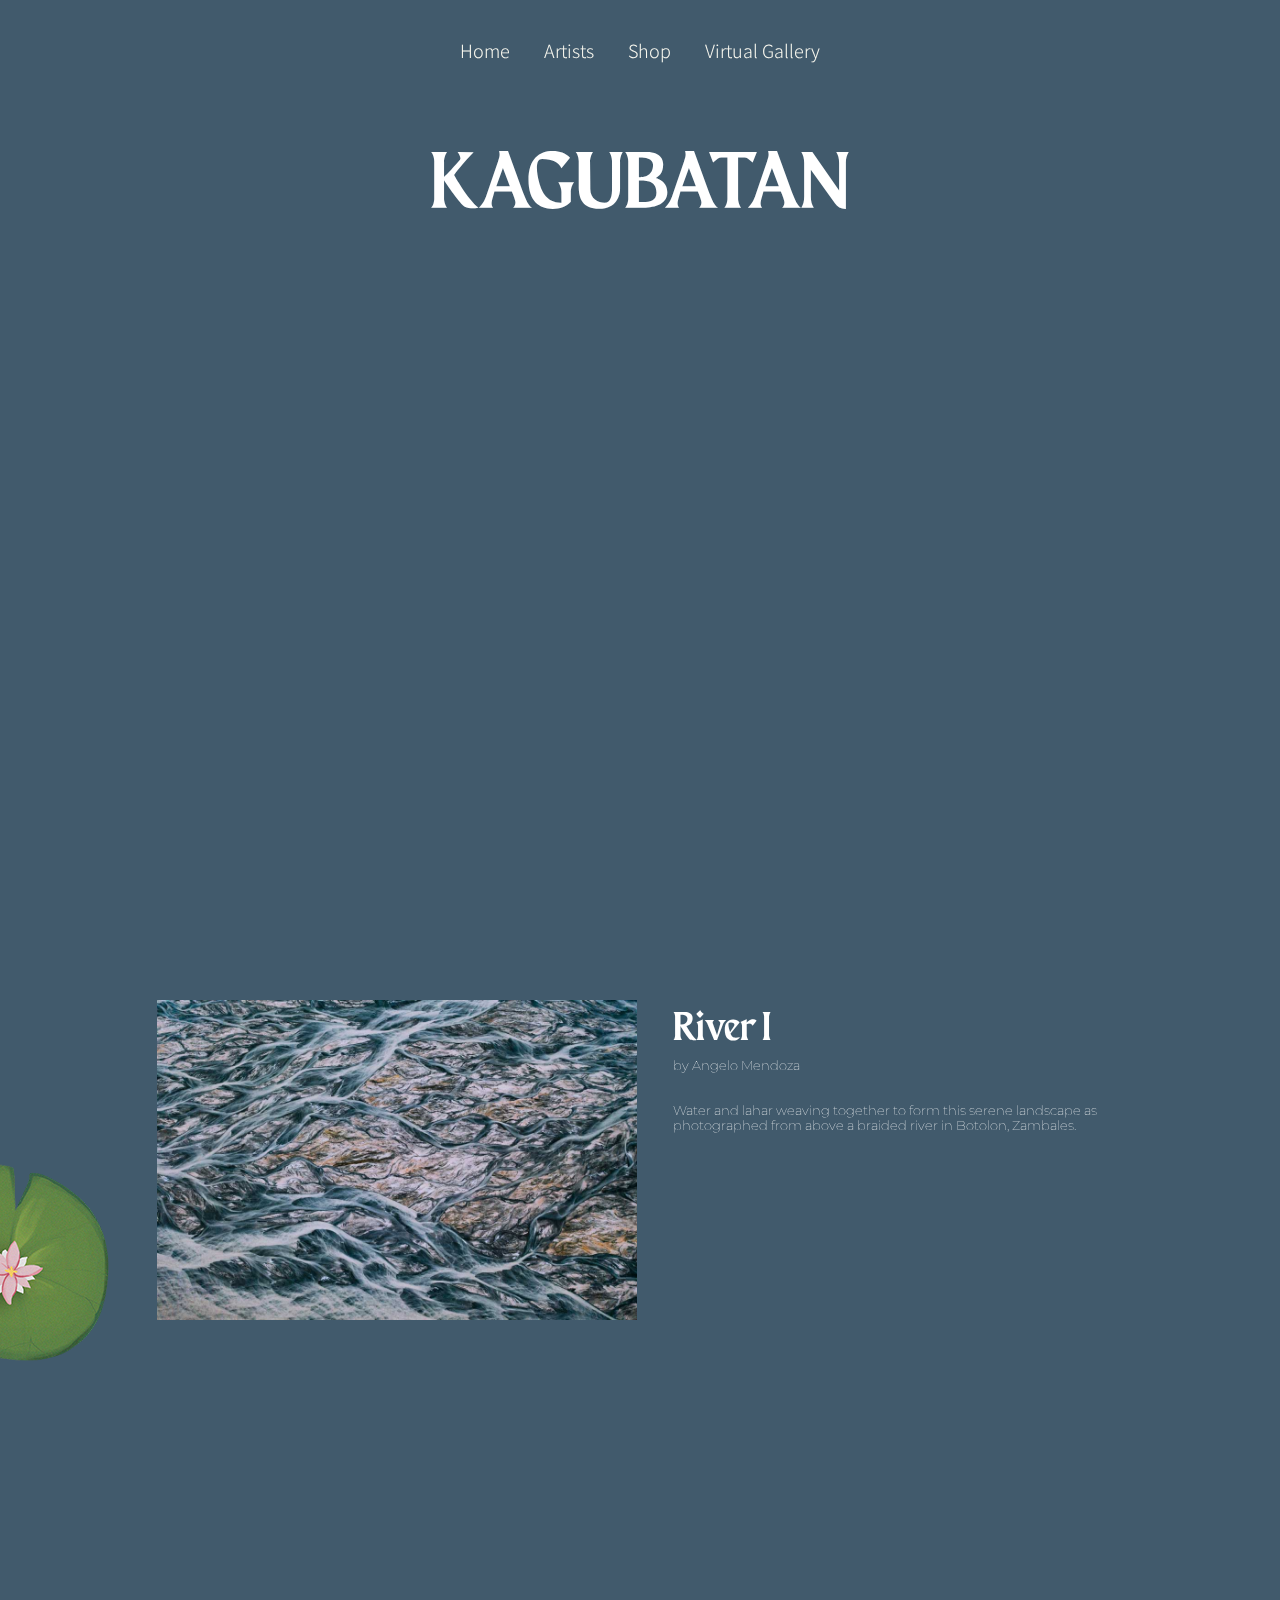
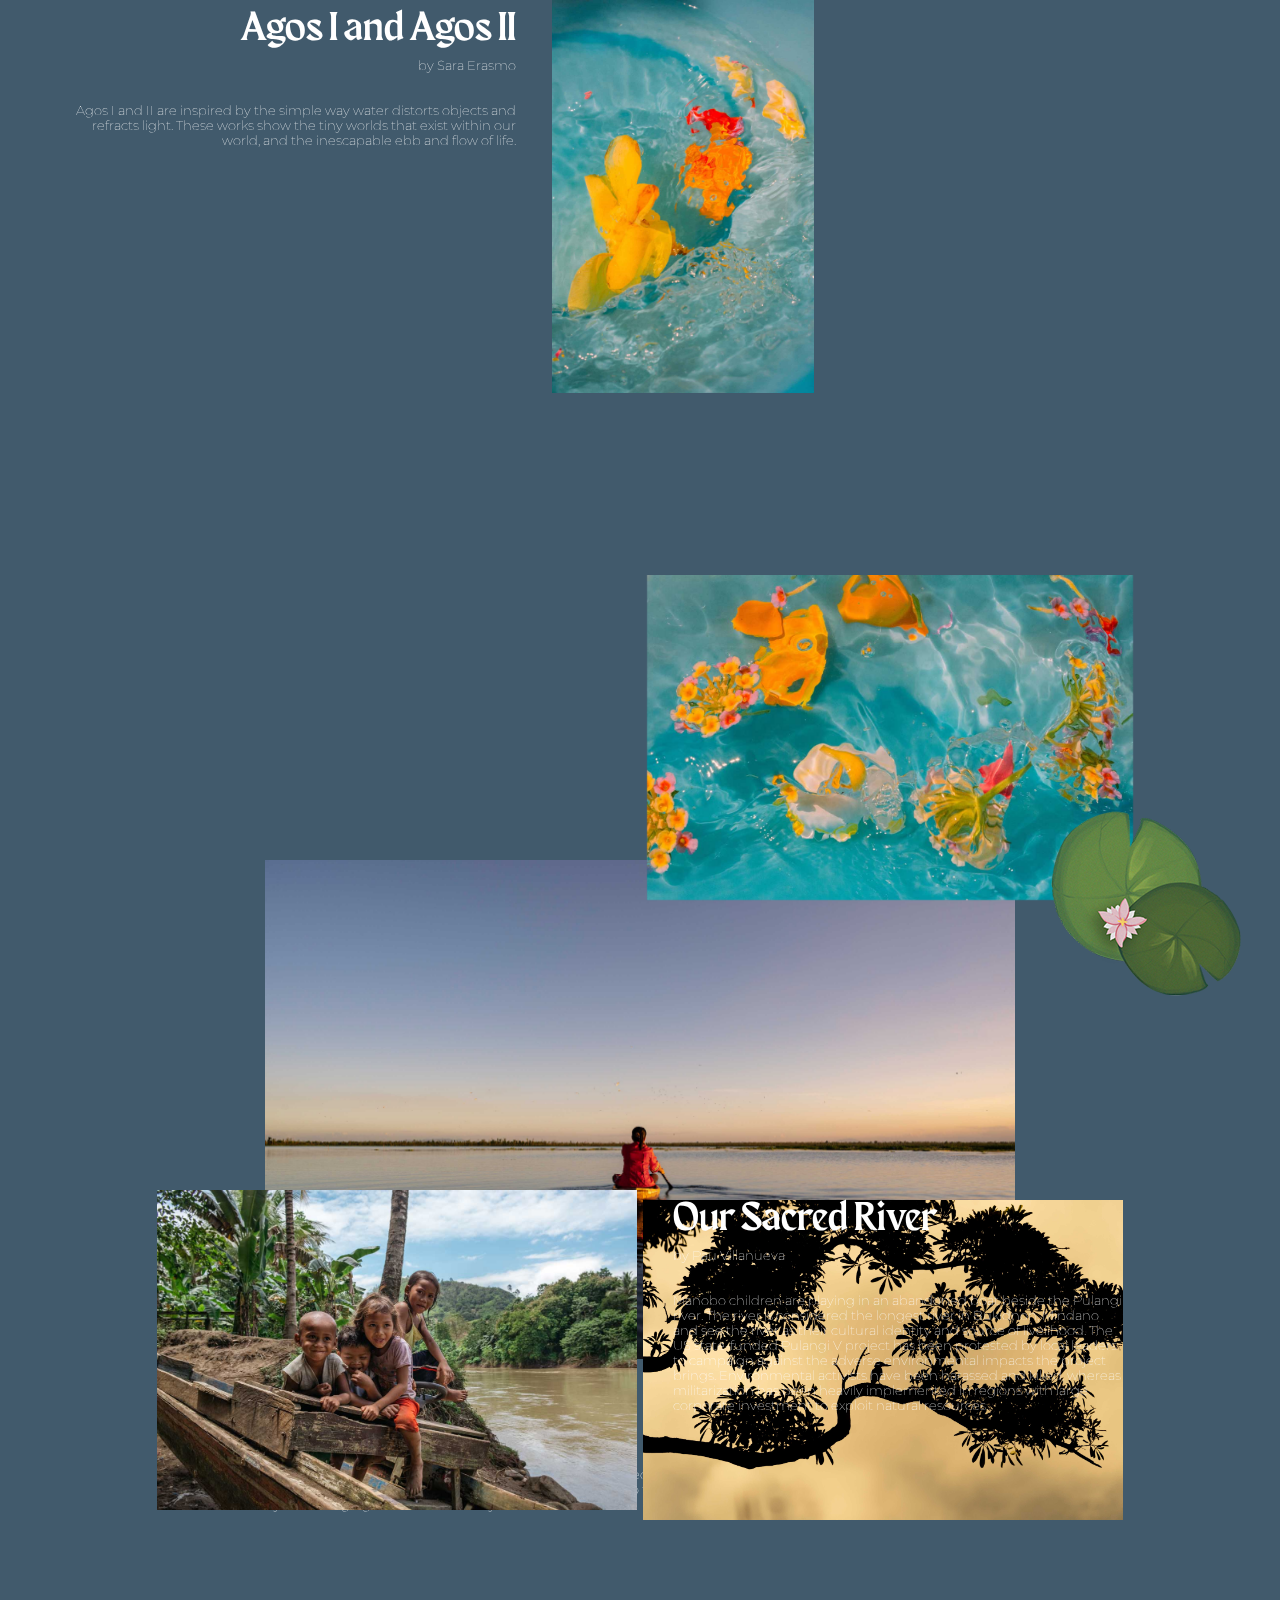
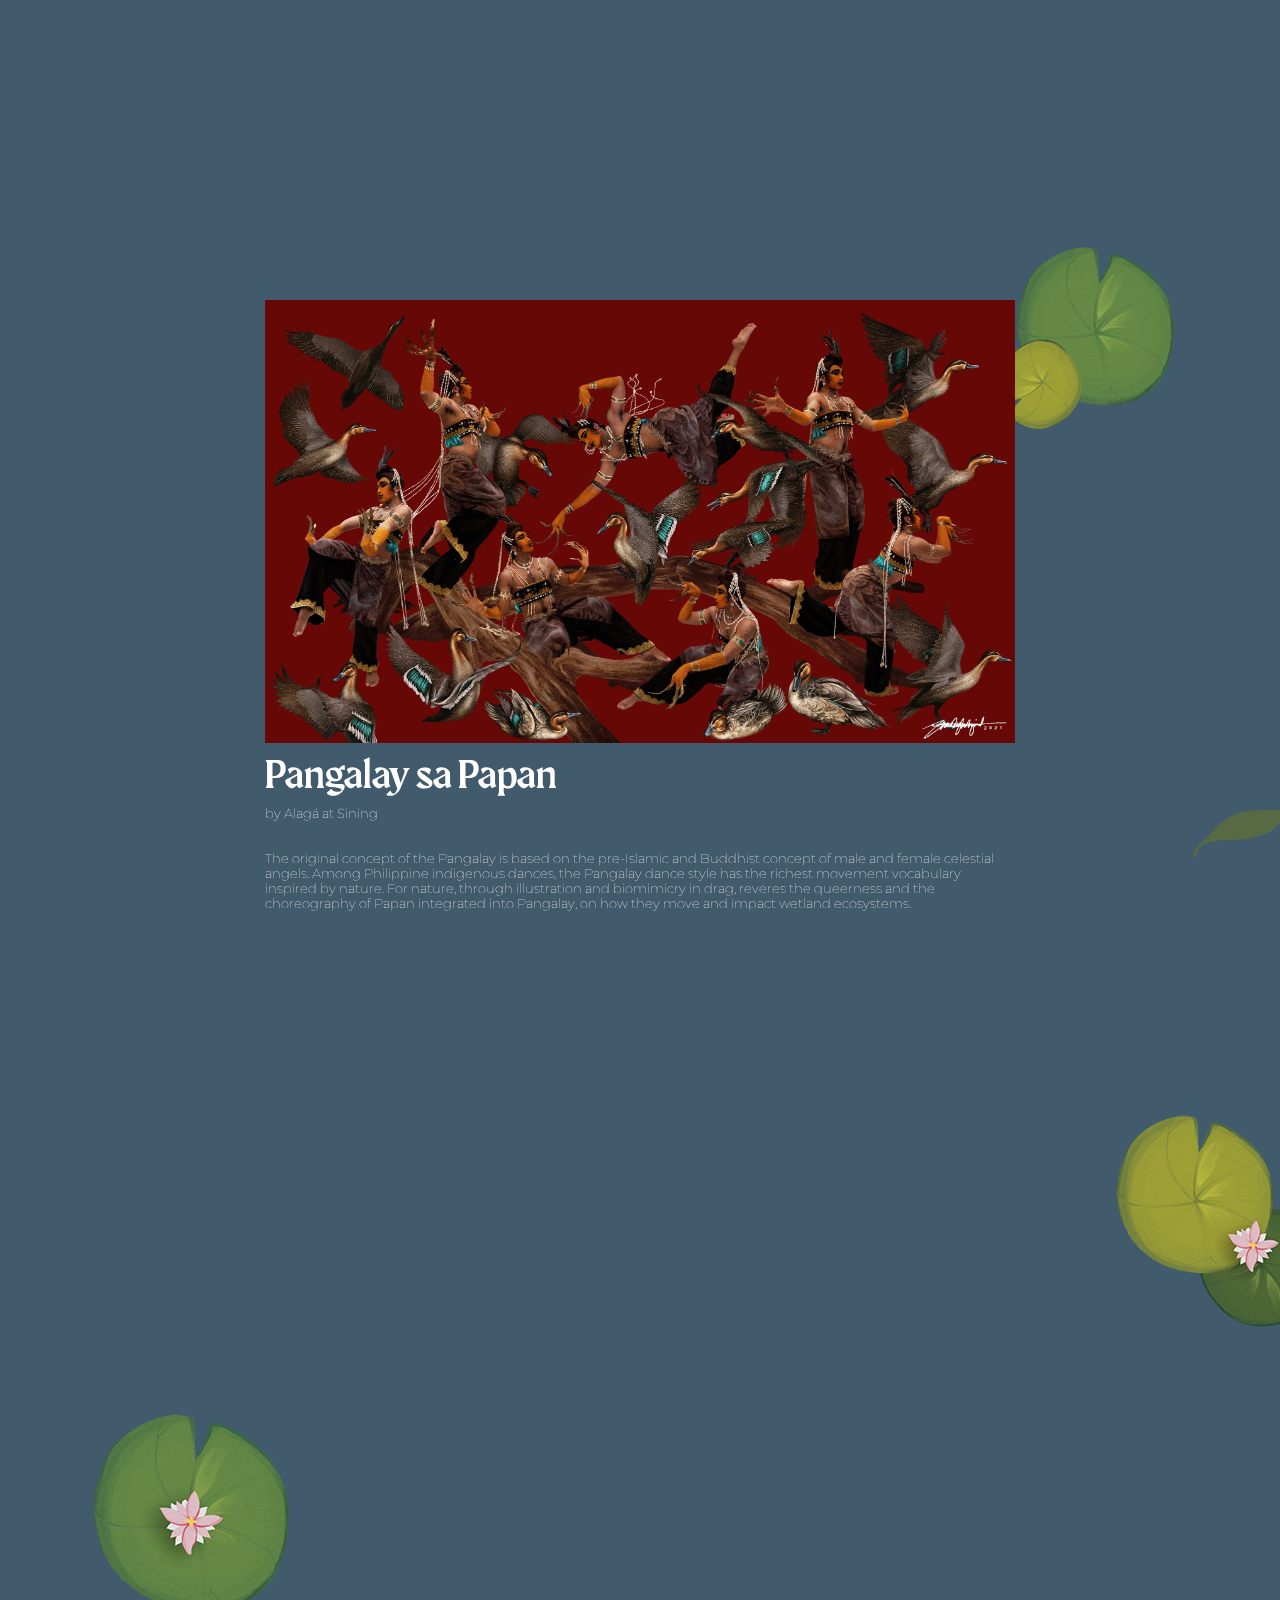
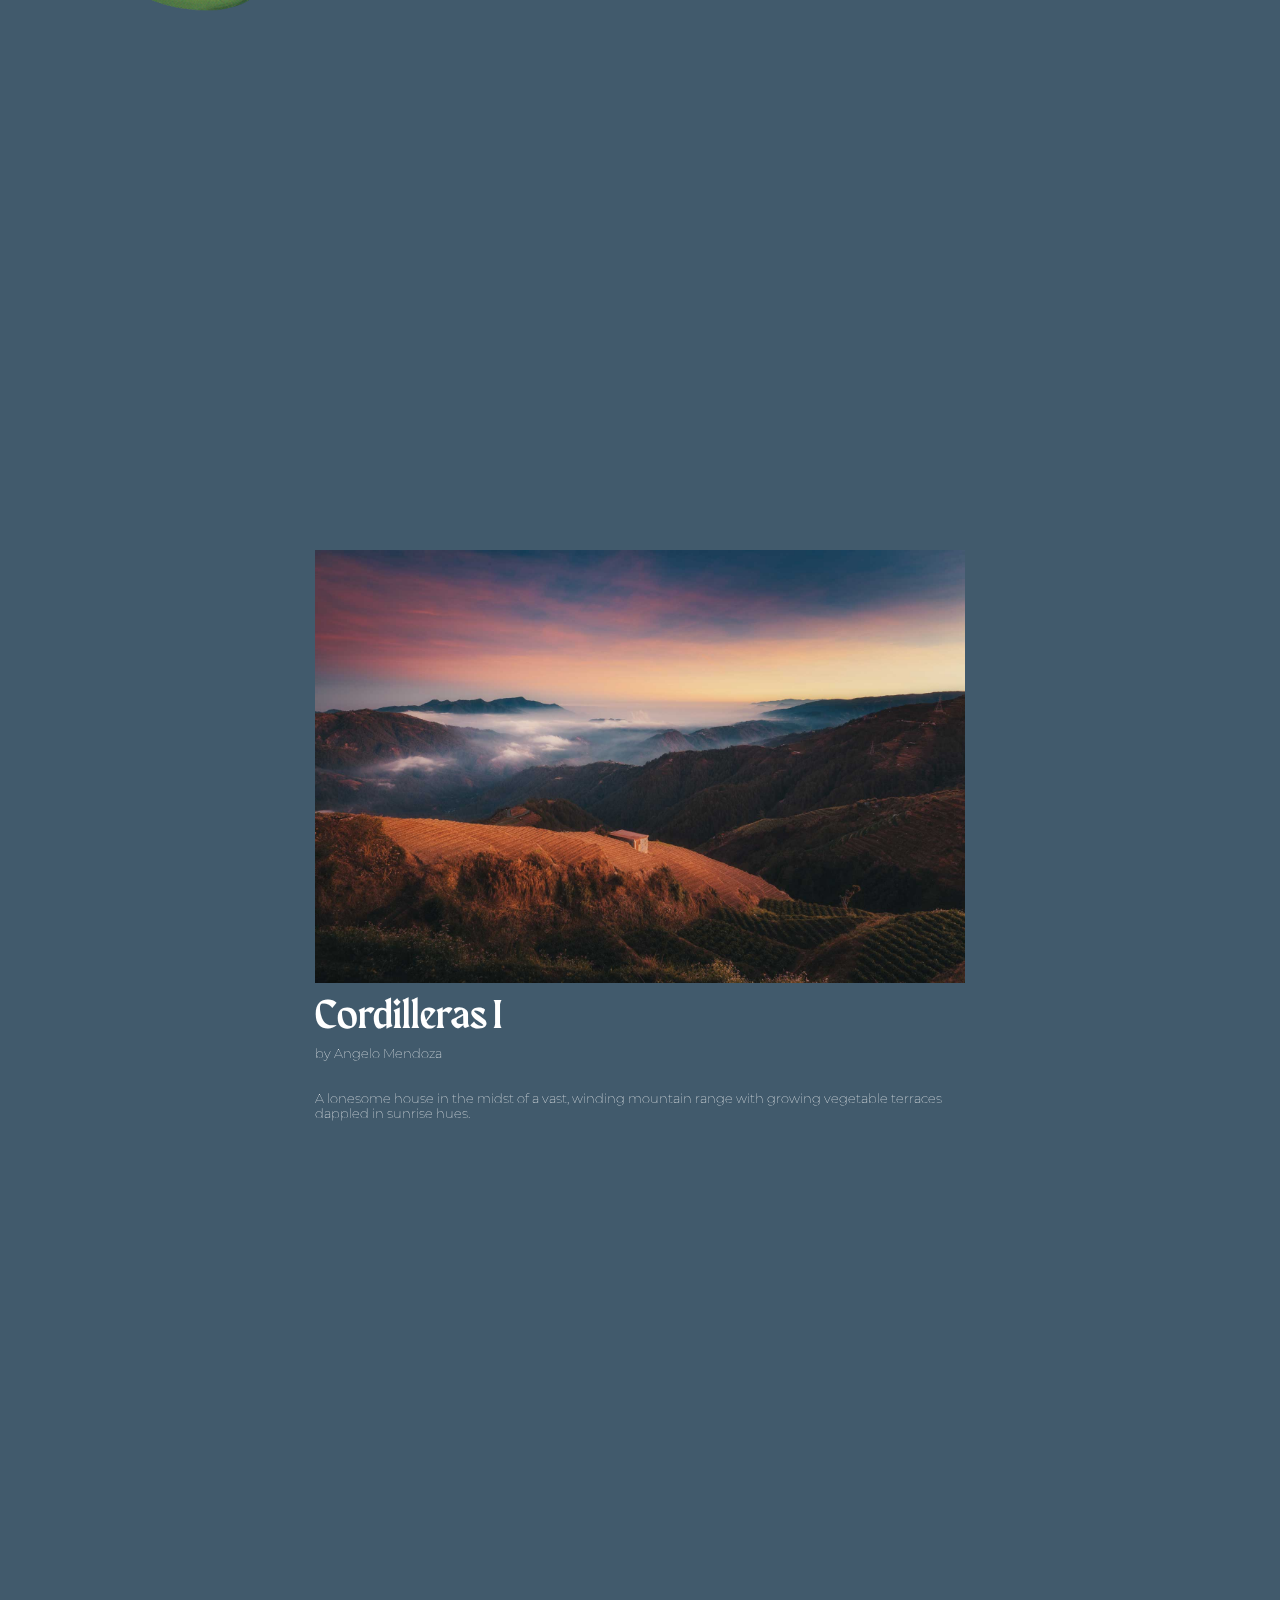
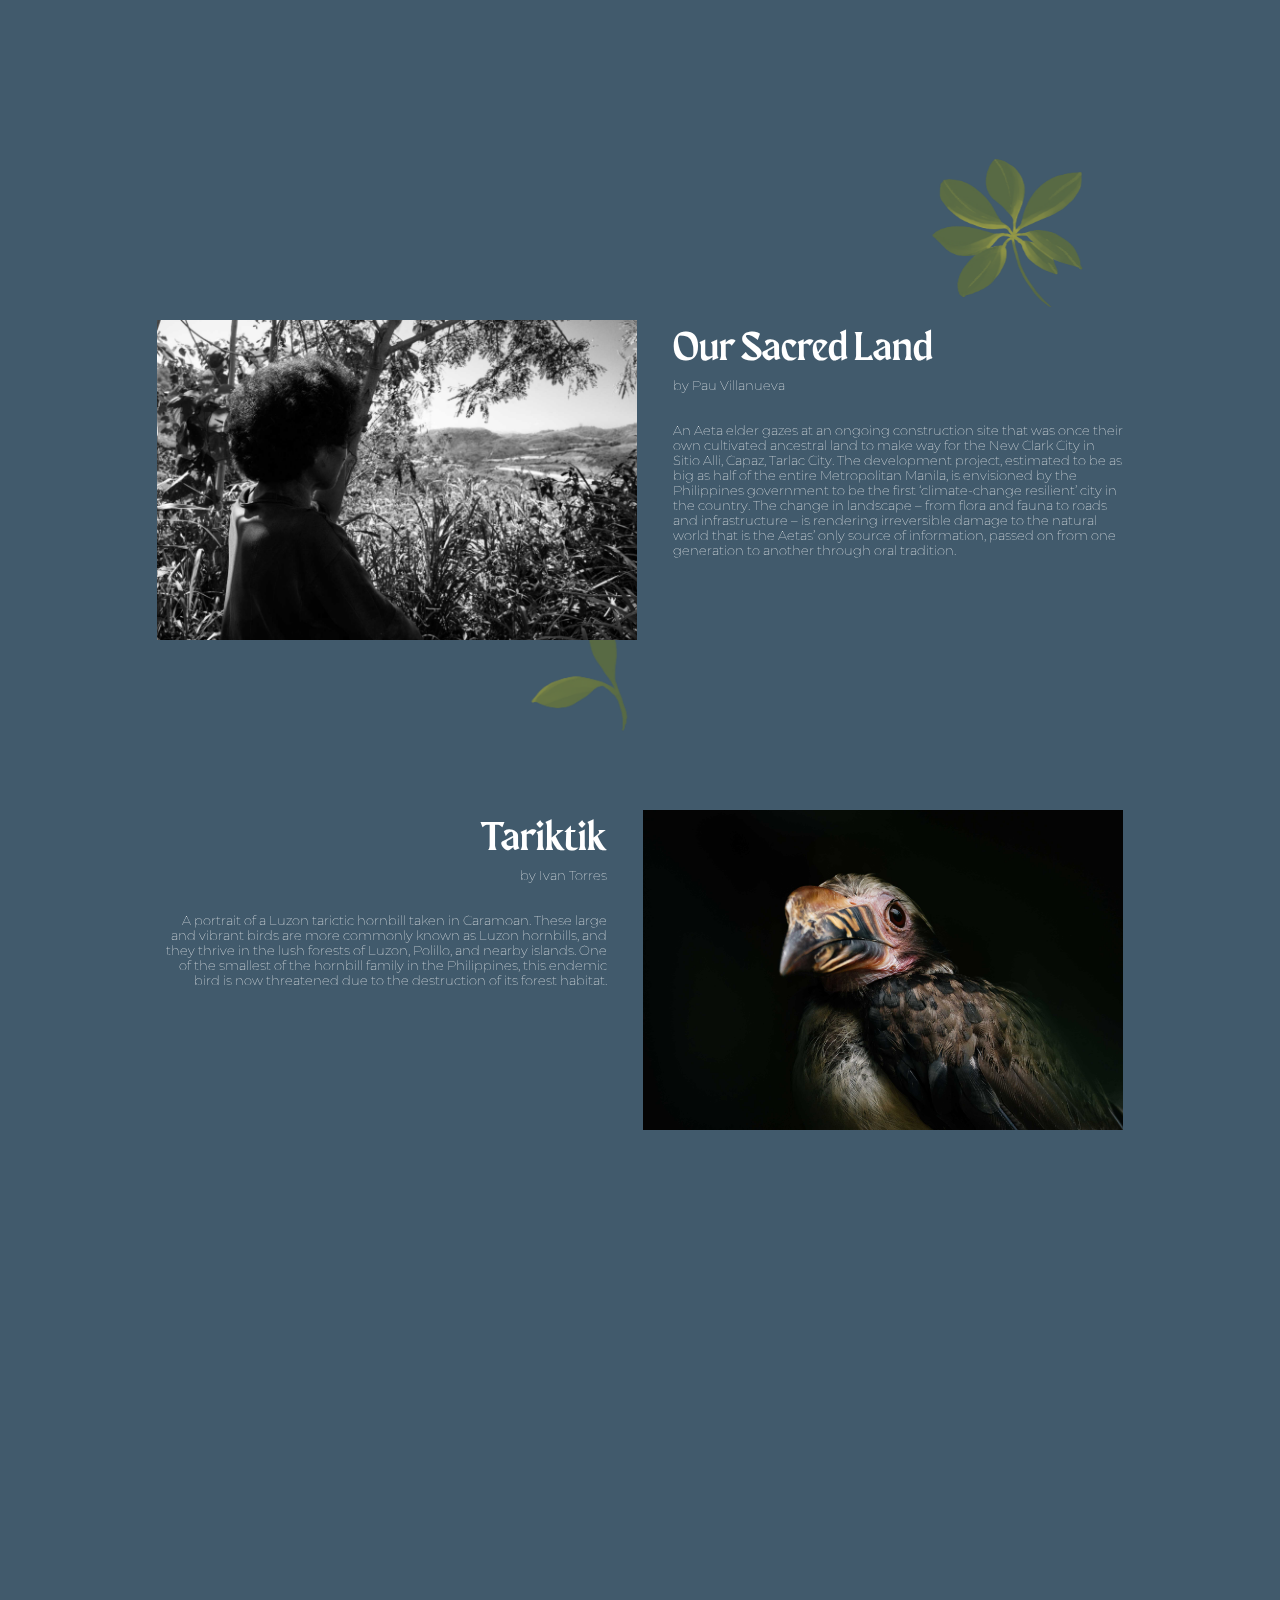
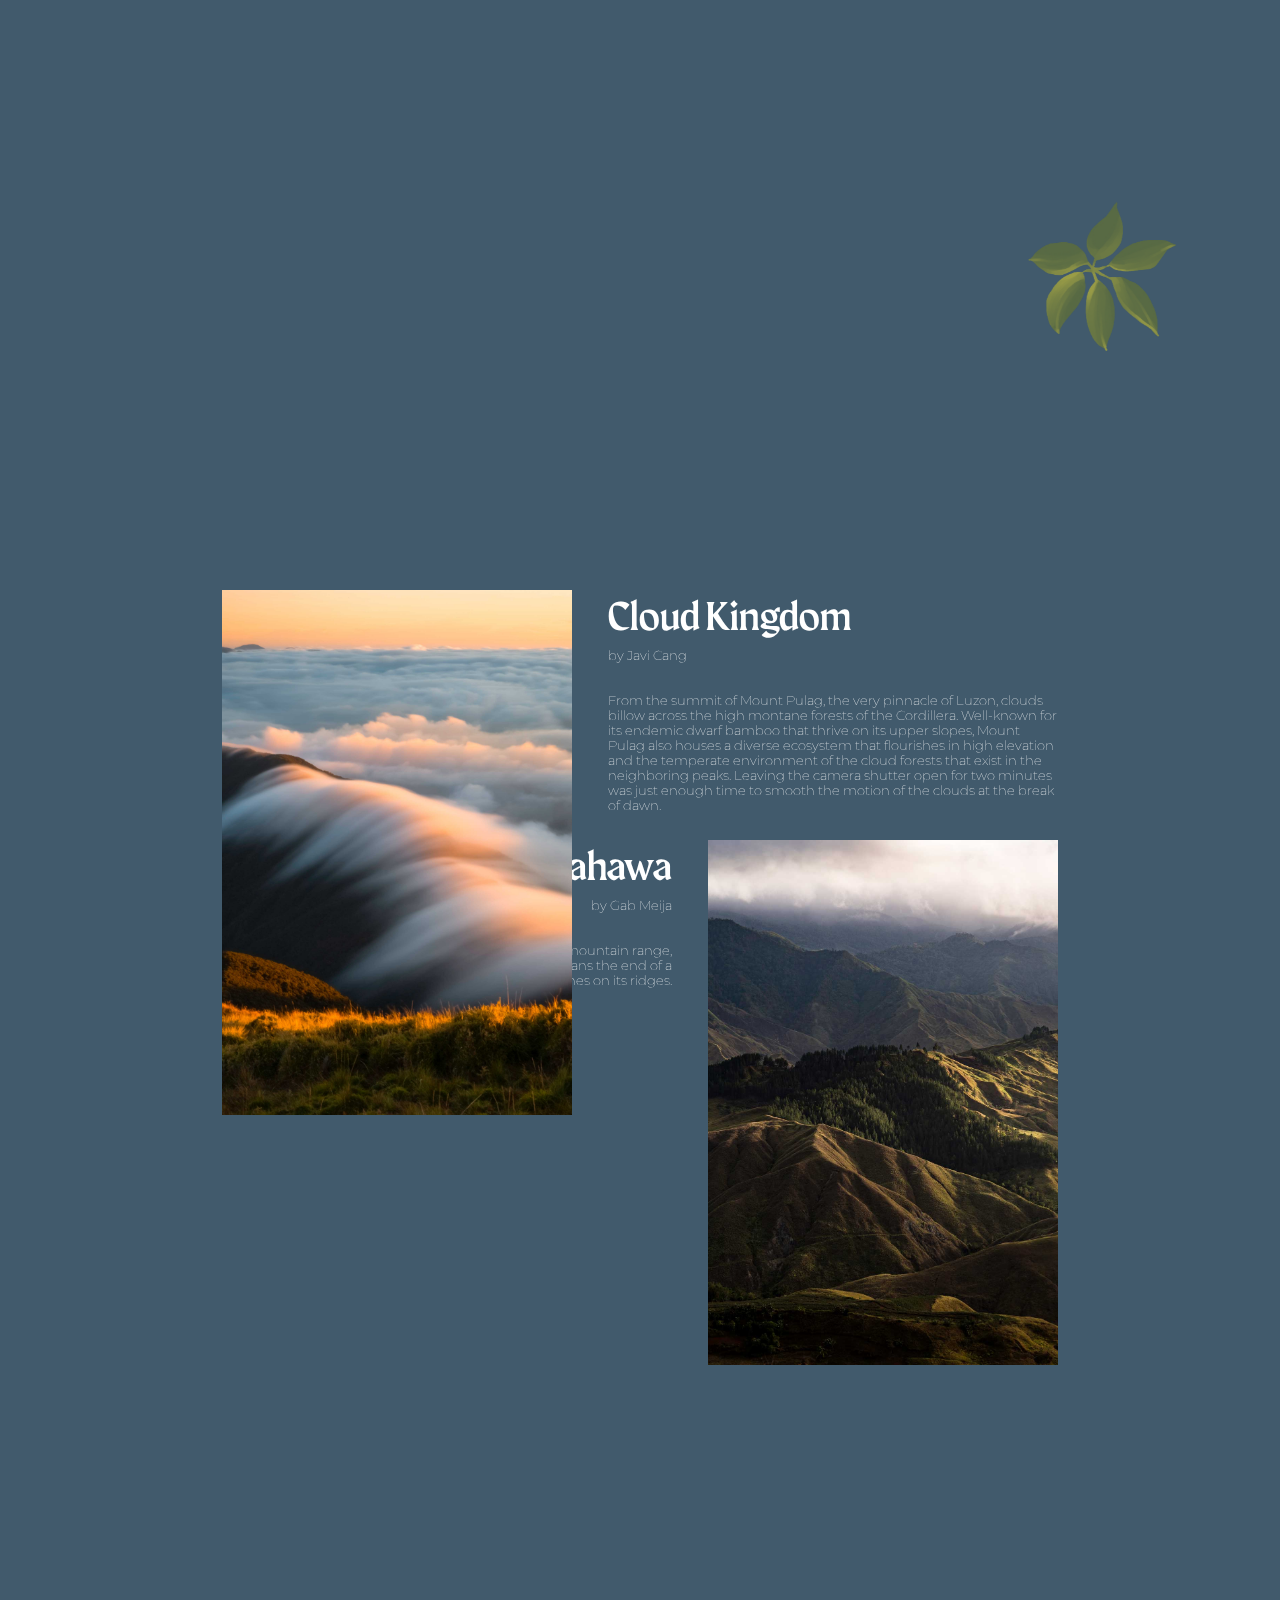
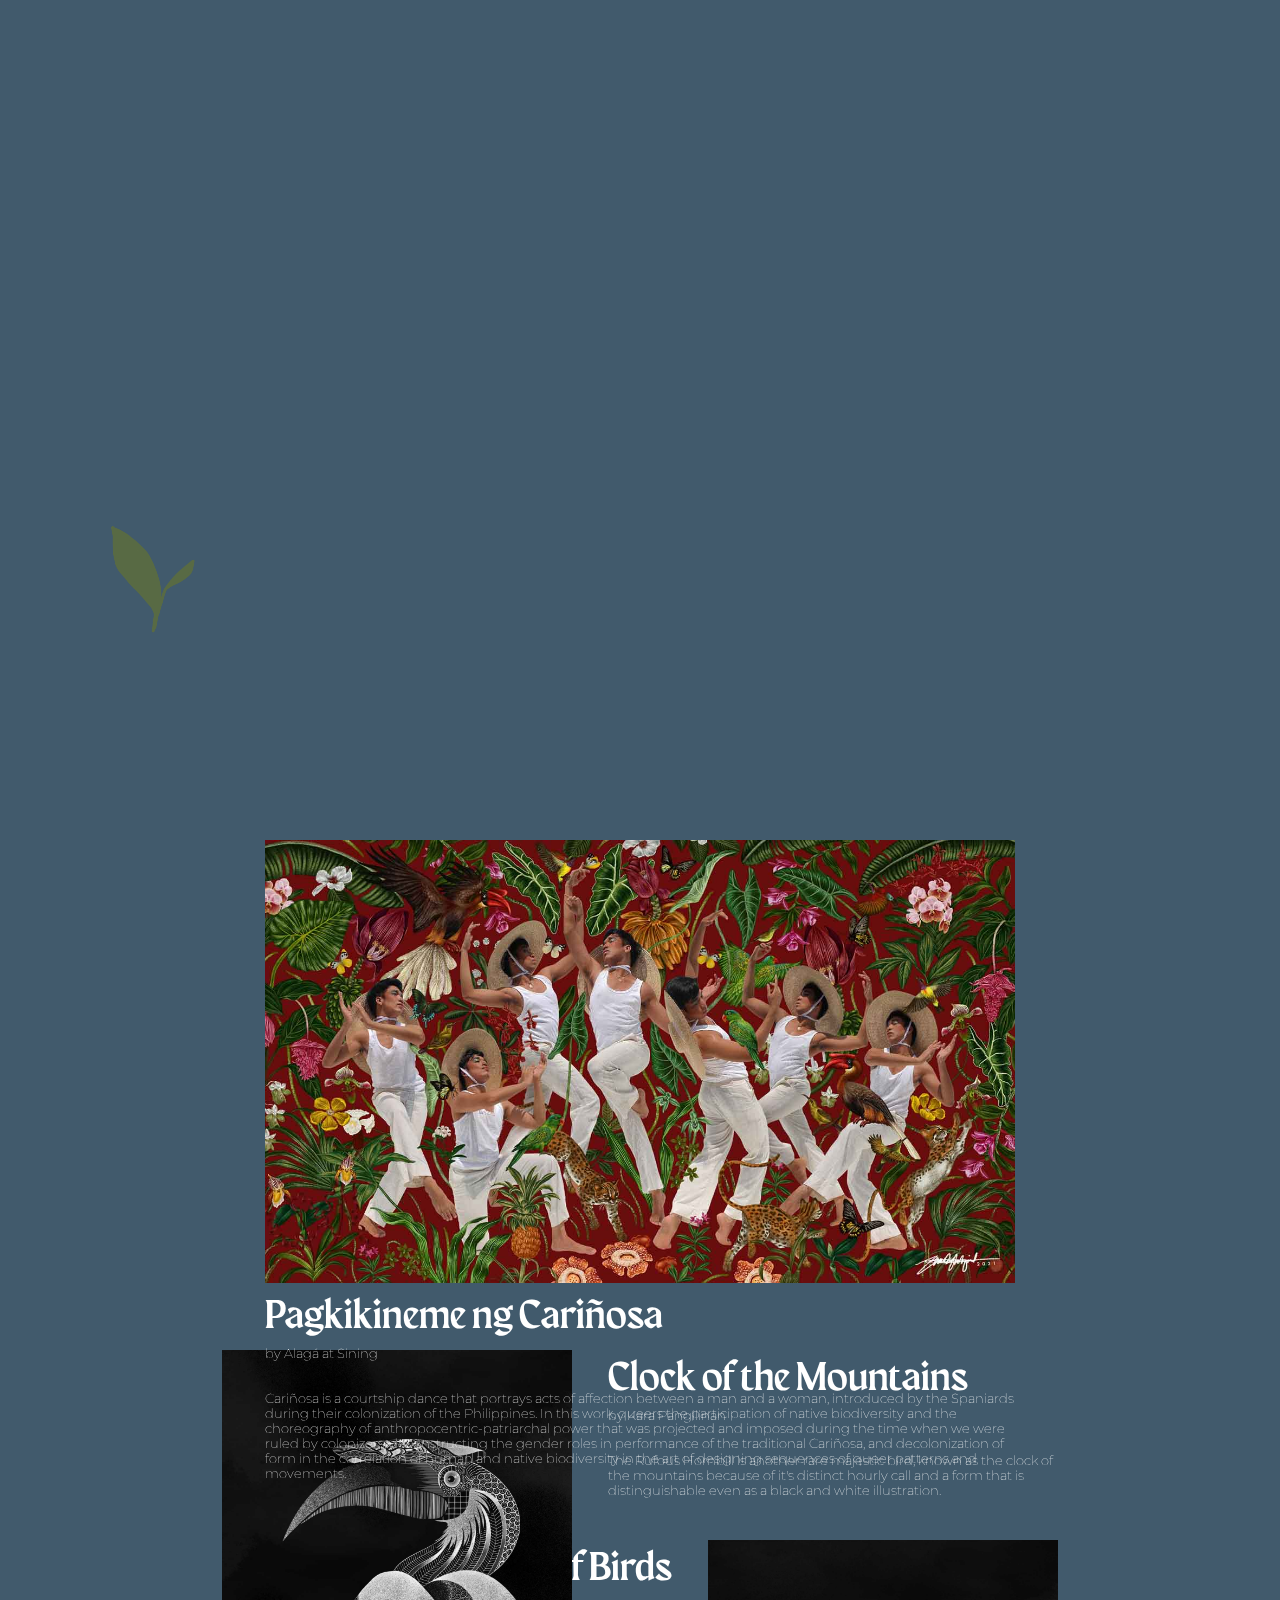
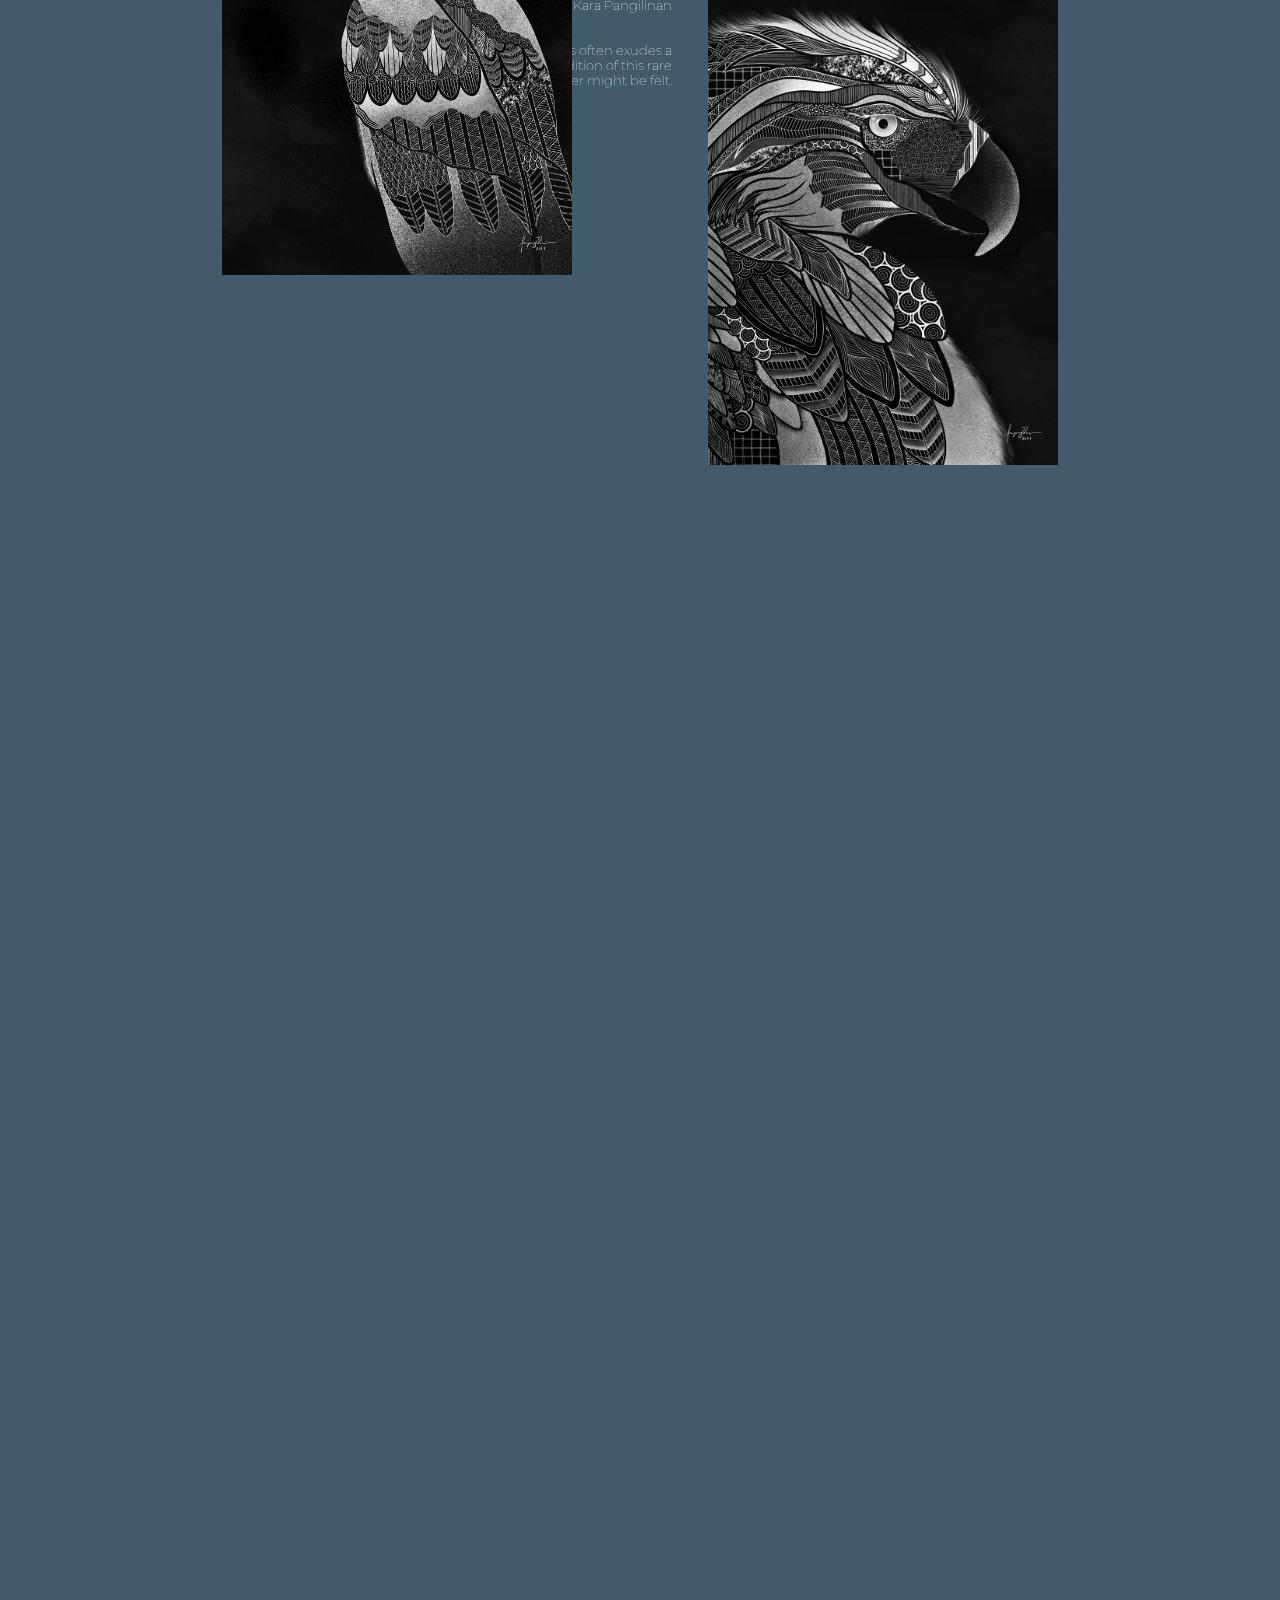
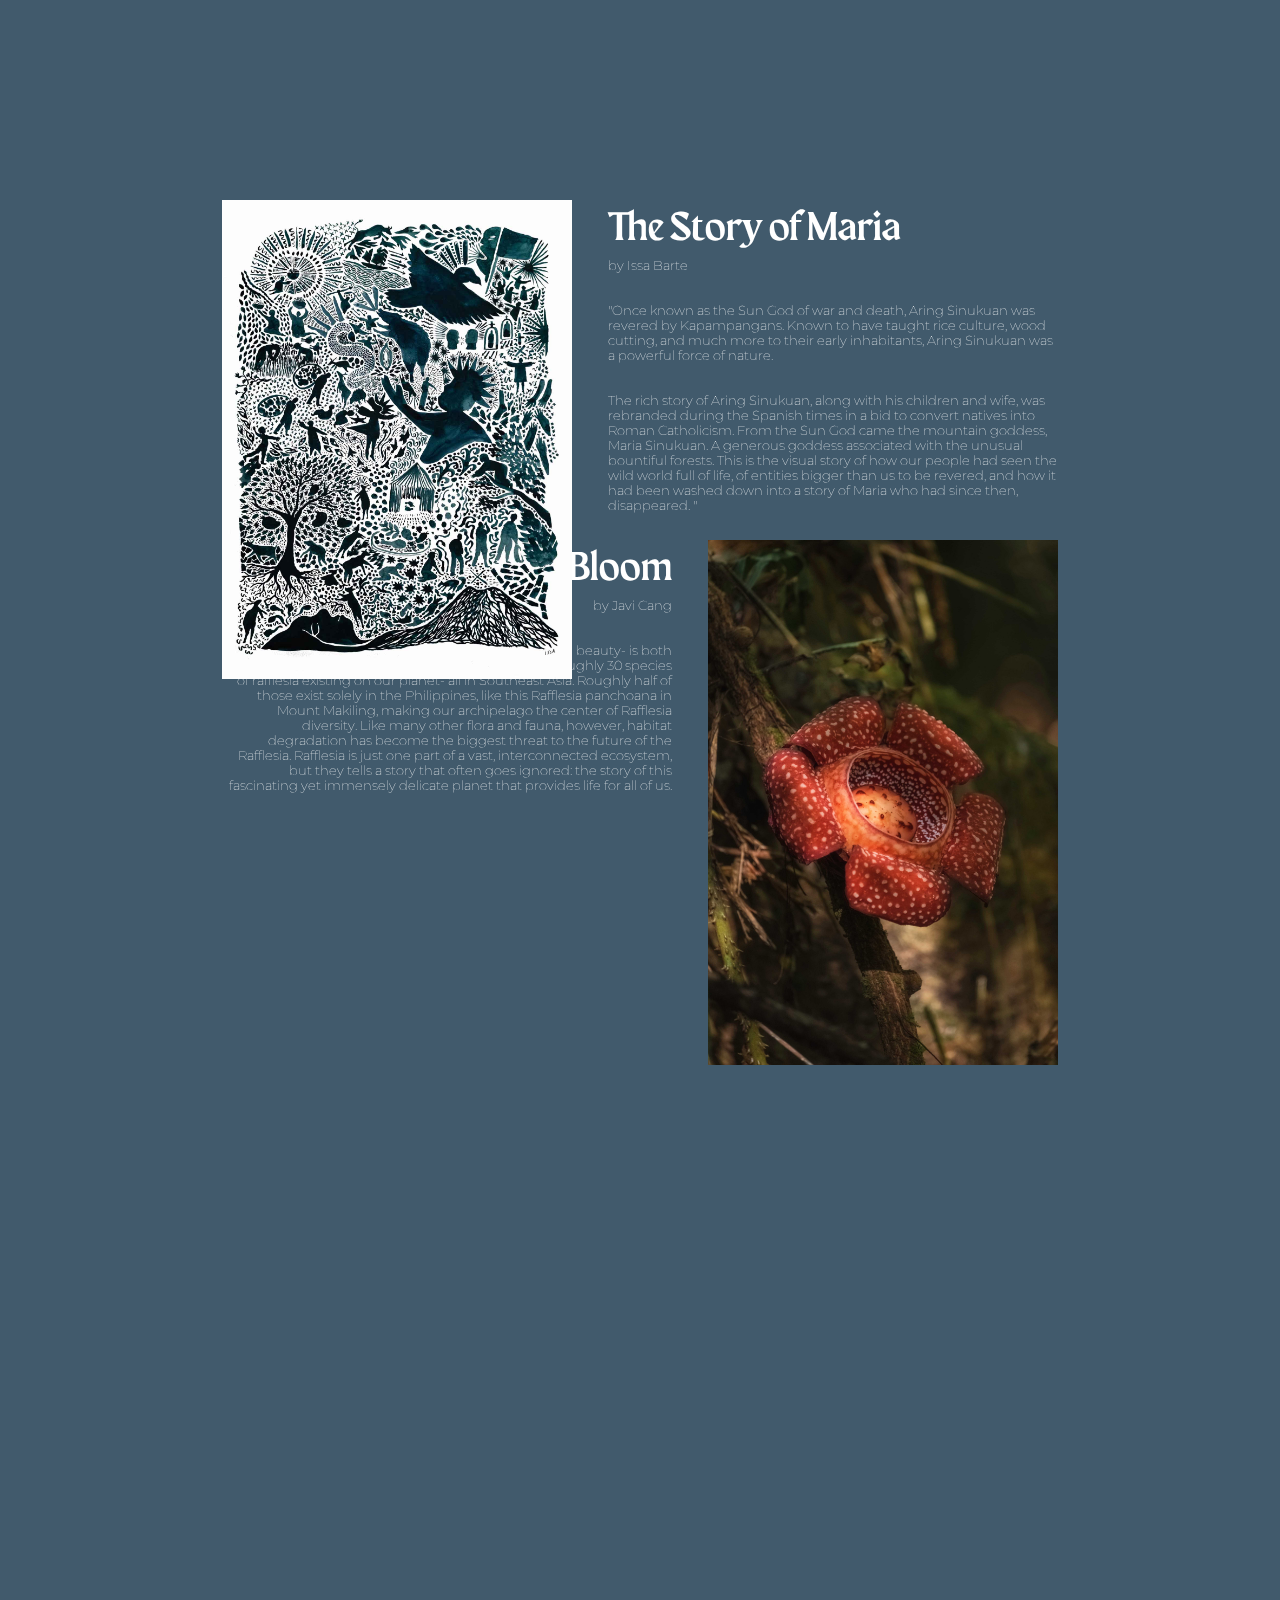
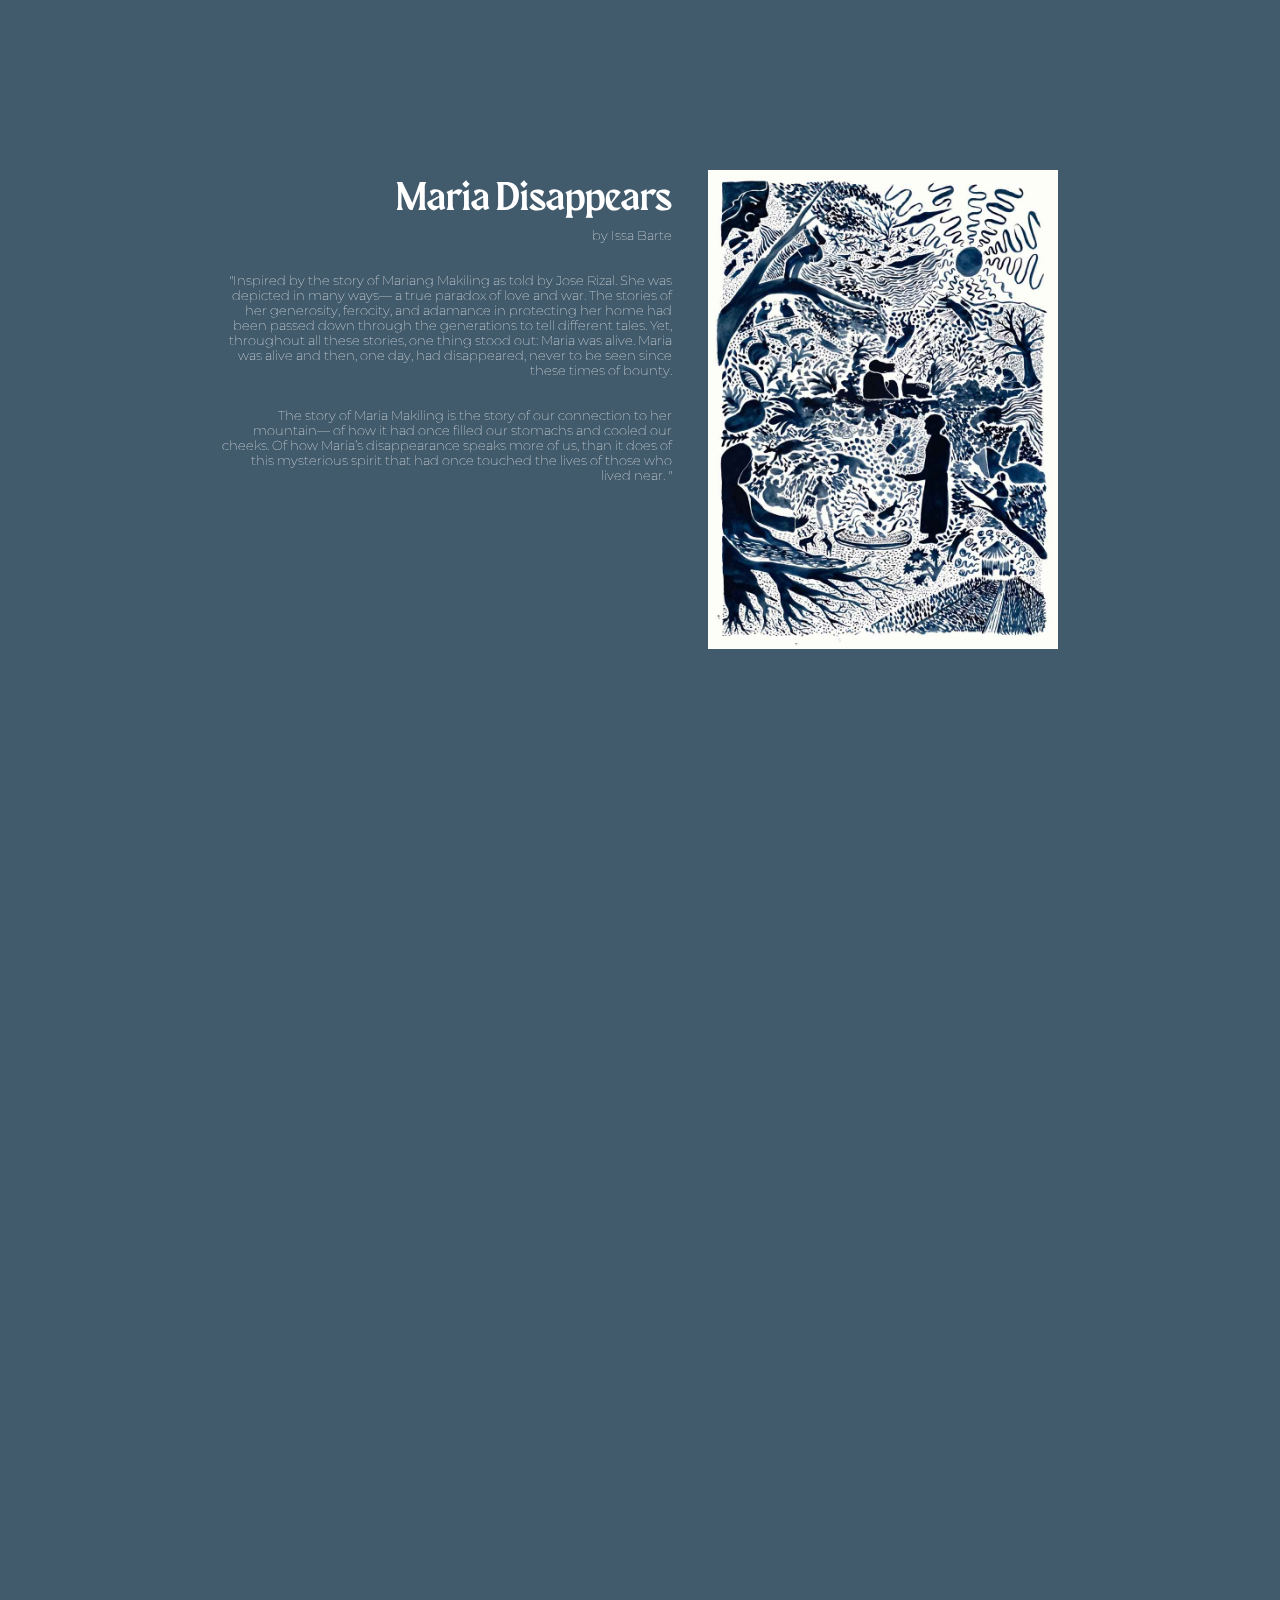
==== commit 9d8ea61a: "lilypad size changes" ====
--- a/index.html
+++ b/index.html
@@ -73,7 +73,7 @@
 </h1>
         </div>    
           <div class="borderLeft2">
-            <img class="size2" src="img/DSC_2029_edit.jpg" alt="">
+            <img class="size2" src="img/DSC_2029_edit2.jpg" alt="">
         </div>
       </div>
       
@@ -144,49 +144,49 @@
       
       <div class="parallax-layer layer-PictureLily1" data-parallax-speed="1.1" data-max-scroll="10000">
           <div>
-            <img class="size3" src="img/OiJyMMj.png" alt="">
+            <img class="size3" src="img/Lily3.png" alt="">
         </div>
         
       </div>
       
       <div class="parallax-layer layer-PictureLily2" data-parallax-speed="0.7" data-max-scroll="10000">
           <div>
-            <img class="size5" src="img/nzHuOsZ.png" alt="">
+            <img class="size5" src="img/Lily5.png" alt="">
         </div>
         
       </div>
       
       <div class="parallax-layer layer-PictureLily3" data-parallax-speed="0.45" data-max-scroll="10000">
           <div>
-            <img class="size5" src="img/gOOgcg5.png" alt="">
+            <img class="size5" src="img/Lily6.png" alt="">
         </div>
         
       </div>
       
       <div class="parallax-layer layer-PictureLily4" data-parallax-speed="1.1" data-max-scroll="10000">
           <div>
-            <img class="size5" src="img/ToFjkfG.png" alt="">
+            <img class="size5" src="img/Lily2.png" alt="">
         </div>
         
       </div>
       
       <div class="parallax-layer layer-PictureLily5" data-parallax-speed="0.65" data-max-scroll="10000">
           <div>
-            <img class="size5" src="img/NxlNCXe.png" alt="">
+            <img class="size5" src="img/Lily4.png" alt="">
         </div>
         
       </div> 
 
       <div class="parallax-layer layer-PictureLily6" data-parallax-speed="0.95" data-max-scroll="10000">
           <div>
-            <img class="size5" src="img/nzHuOsZ.png" alt="">
+            <img class="size5" src="img/Lily5.png" alt="">
         </div>
         
       </div>
       
       <div class="parallax-layer layer-PictureLily7" data-parallax-speed="0.8" data-max-scroll="10000">
           <div>
-            <img class="size5" src="img/5Vifd5h.png" alt="">
+            <img class="size5" src="img/Lily1.png" alt="">
         </div>
         
       </div>
@@ -389,7 +389,7 @@
         
         <div class="parallax-layer forestPicture3" data-parallax-speed="0.71" data-max-scroll="22000">
         <div class= "doublepicture">
-            <img class="size9" src="img/Pagkikineme_edited.jpg" alt="">
+            <img class="size9" src="img/Pagkikineme_edited2.jpg" alt="">
             
         </div>
         <div class = "descriptionFlex4 sizeEdit">
@@ -456,7 +456,7 @@
 </h1>
         </div>    
           <div class="borderRight centerResponsive">
-            <img class="size11" src="img/Maria-Makiling_edited.jpg" alt="">
+            <img class="size11" src="img/Maria-Makiling_edited2.jpg" alt="">
         </div>
       </div>
         
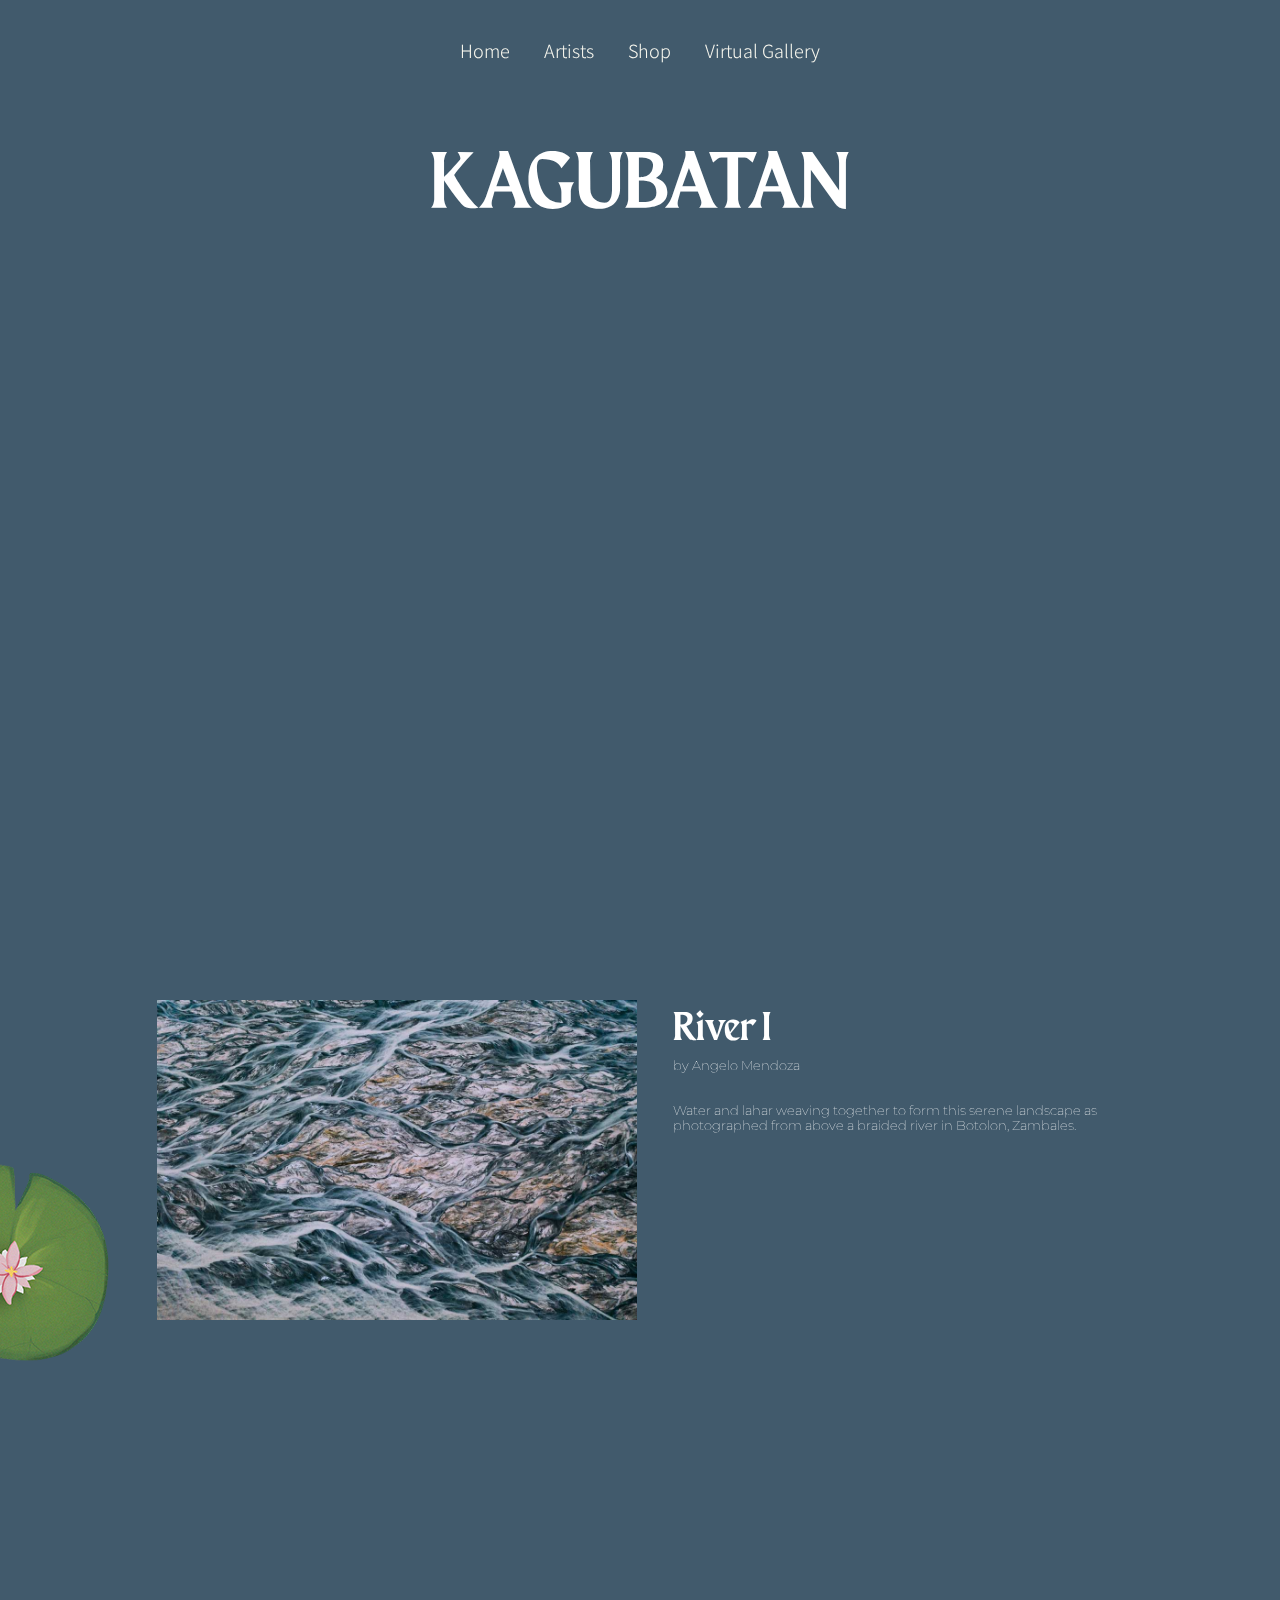
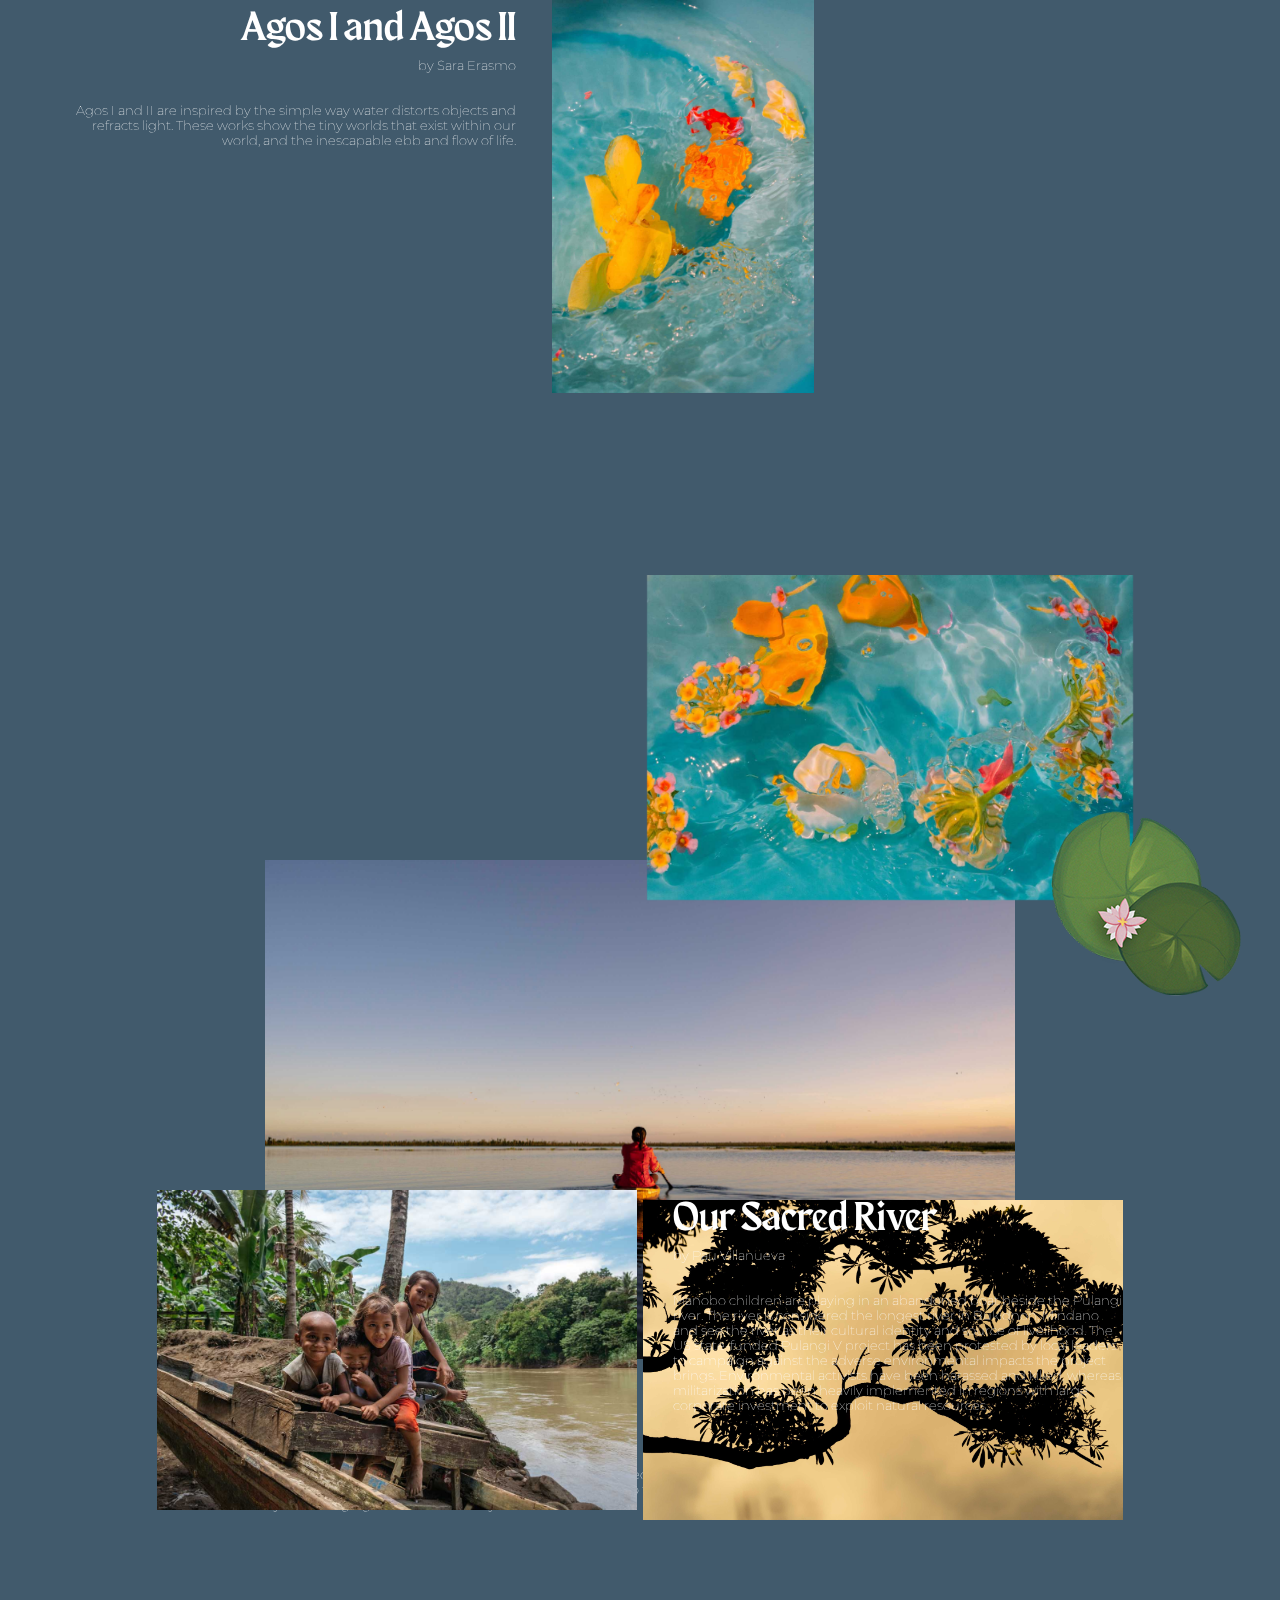
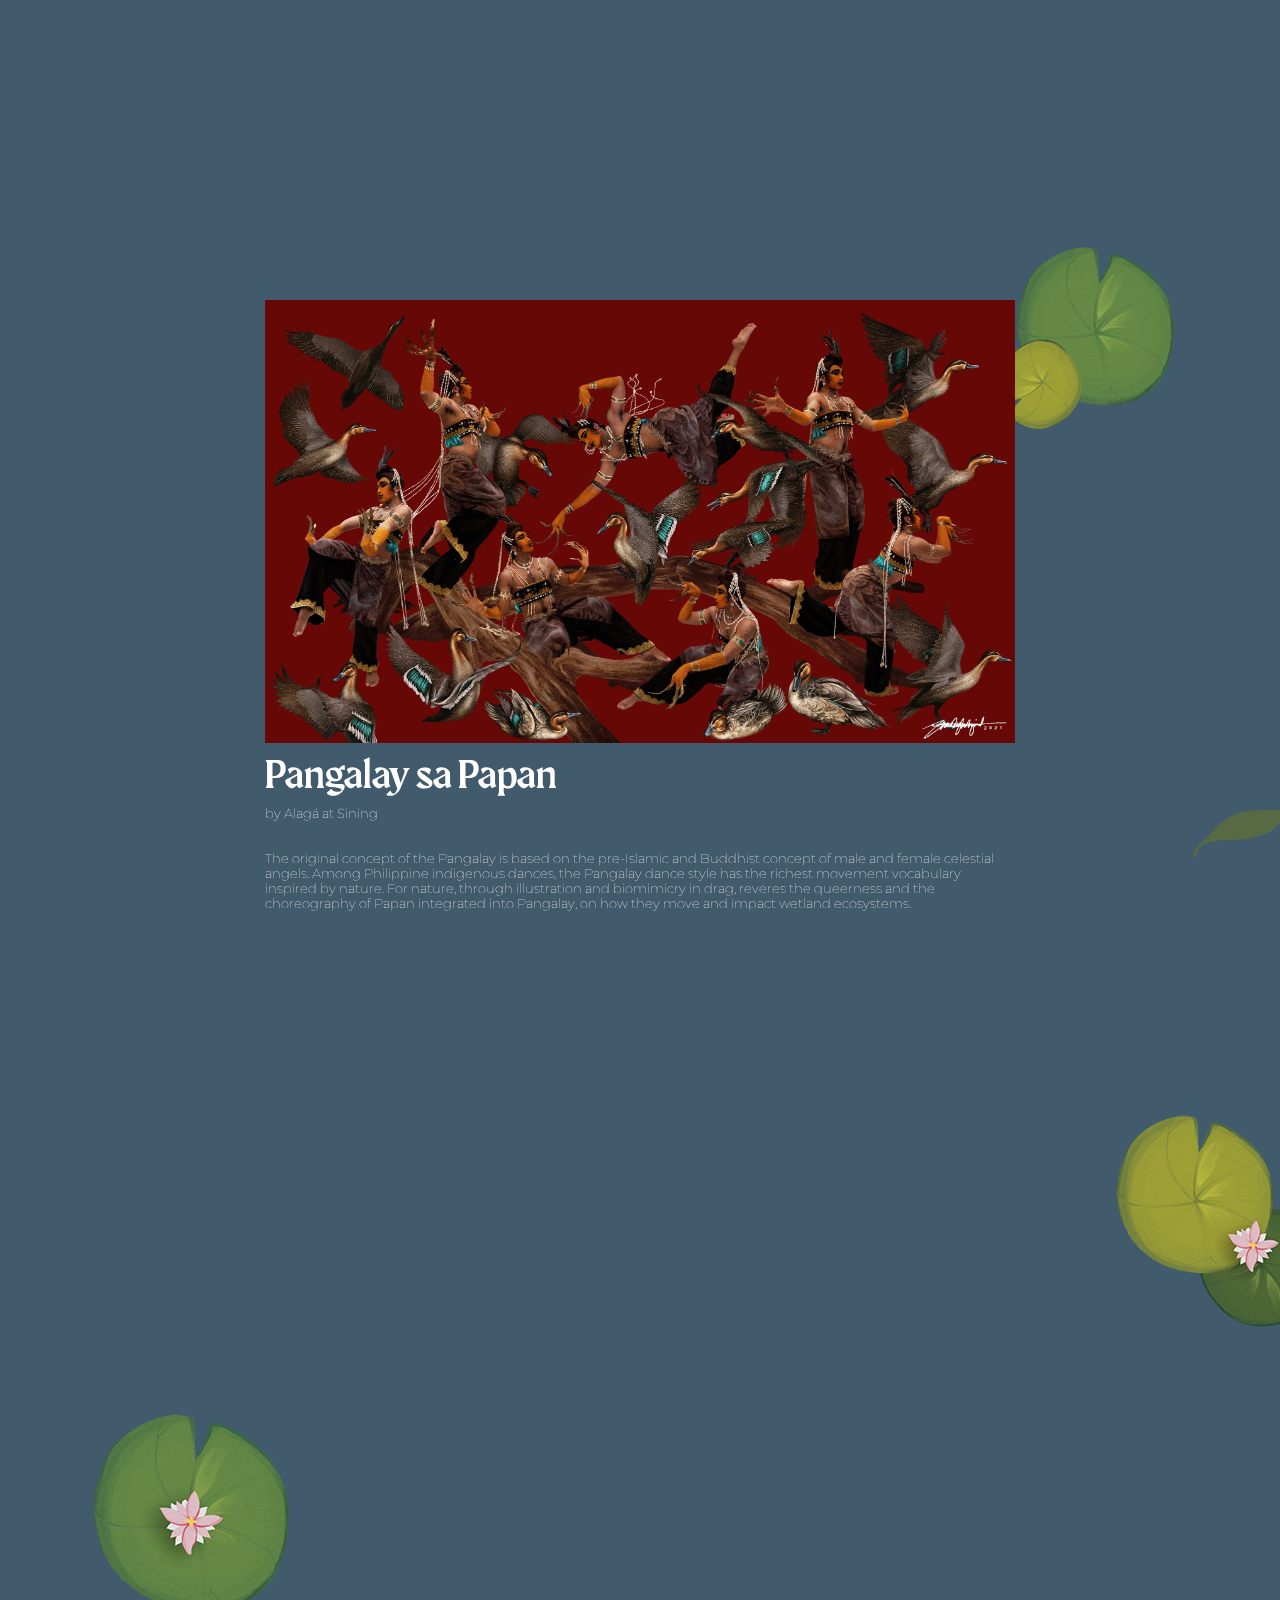
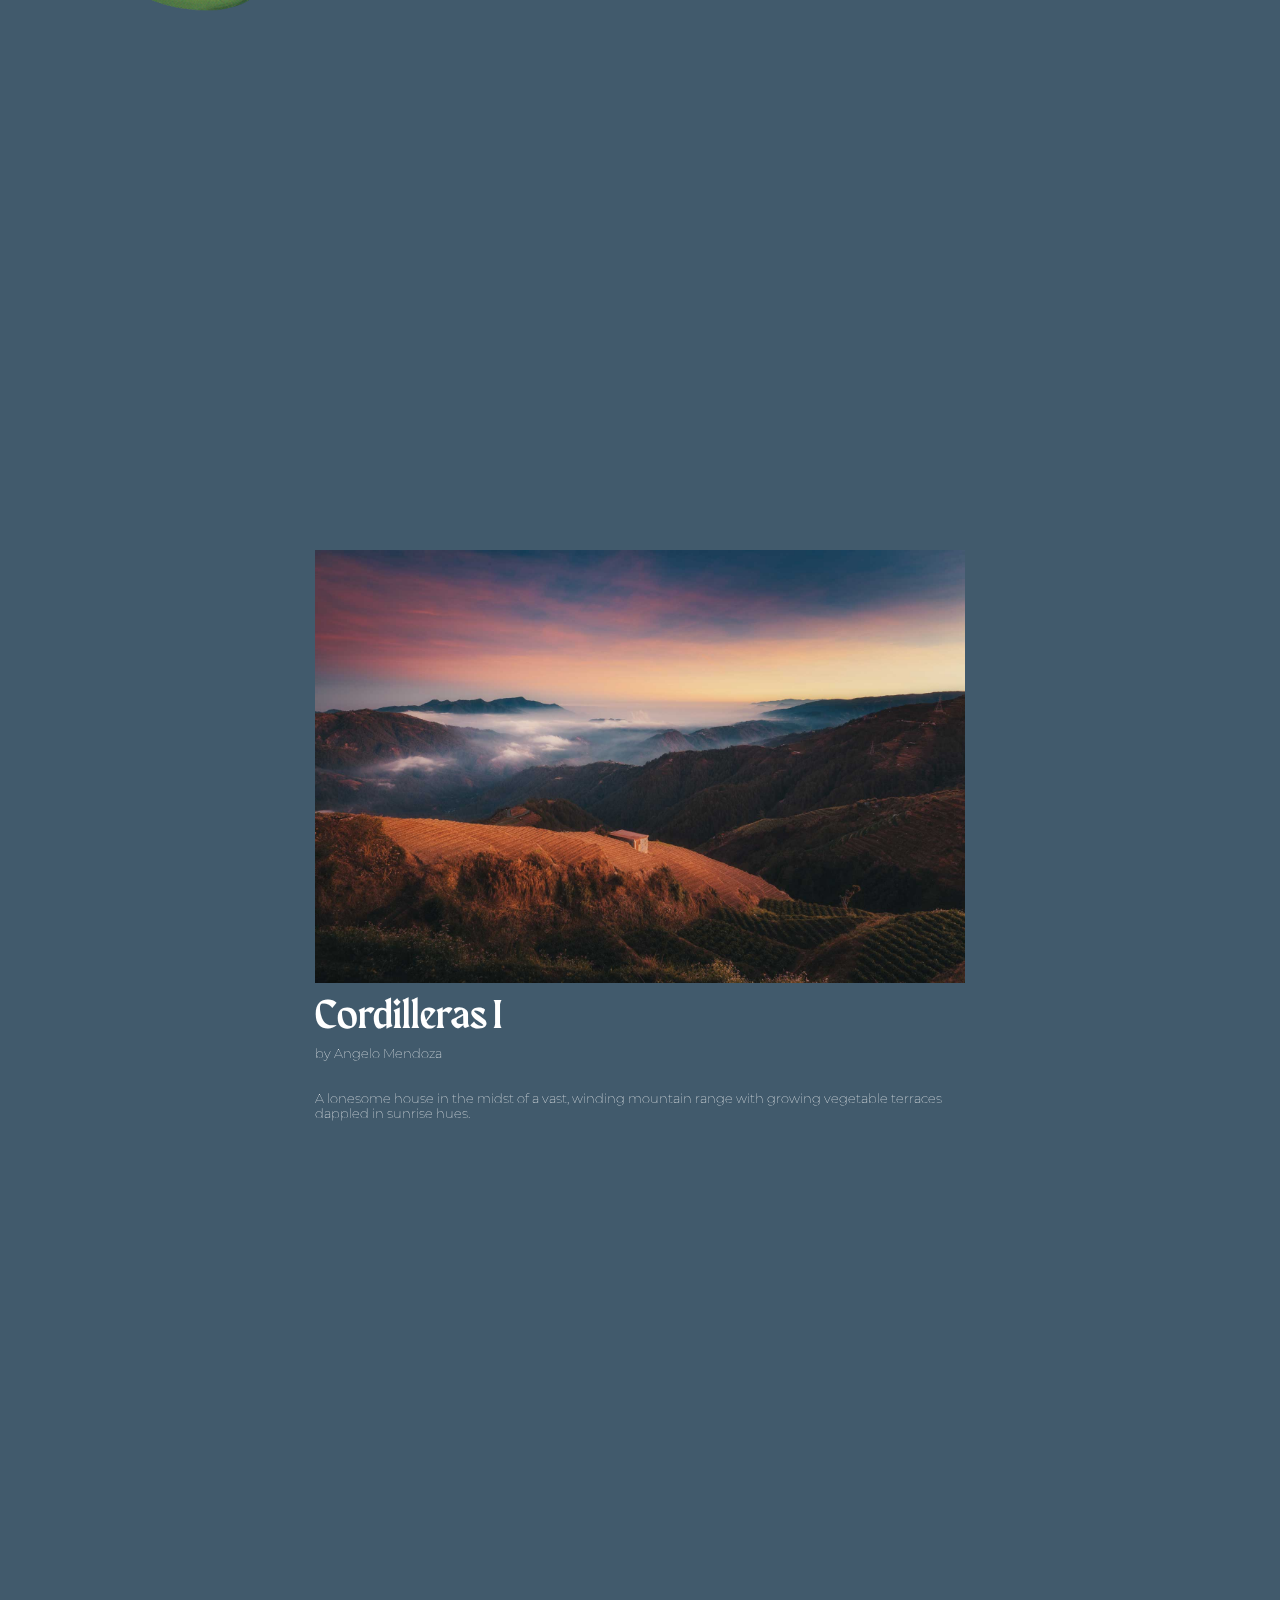
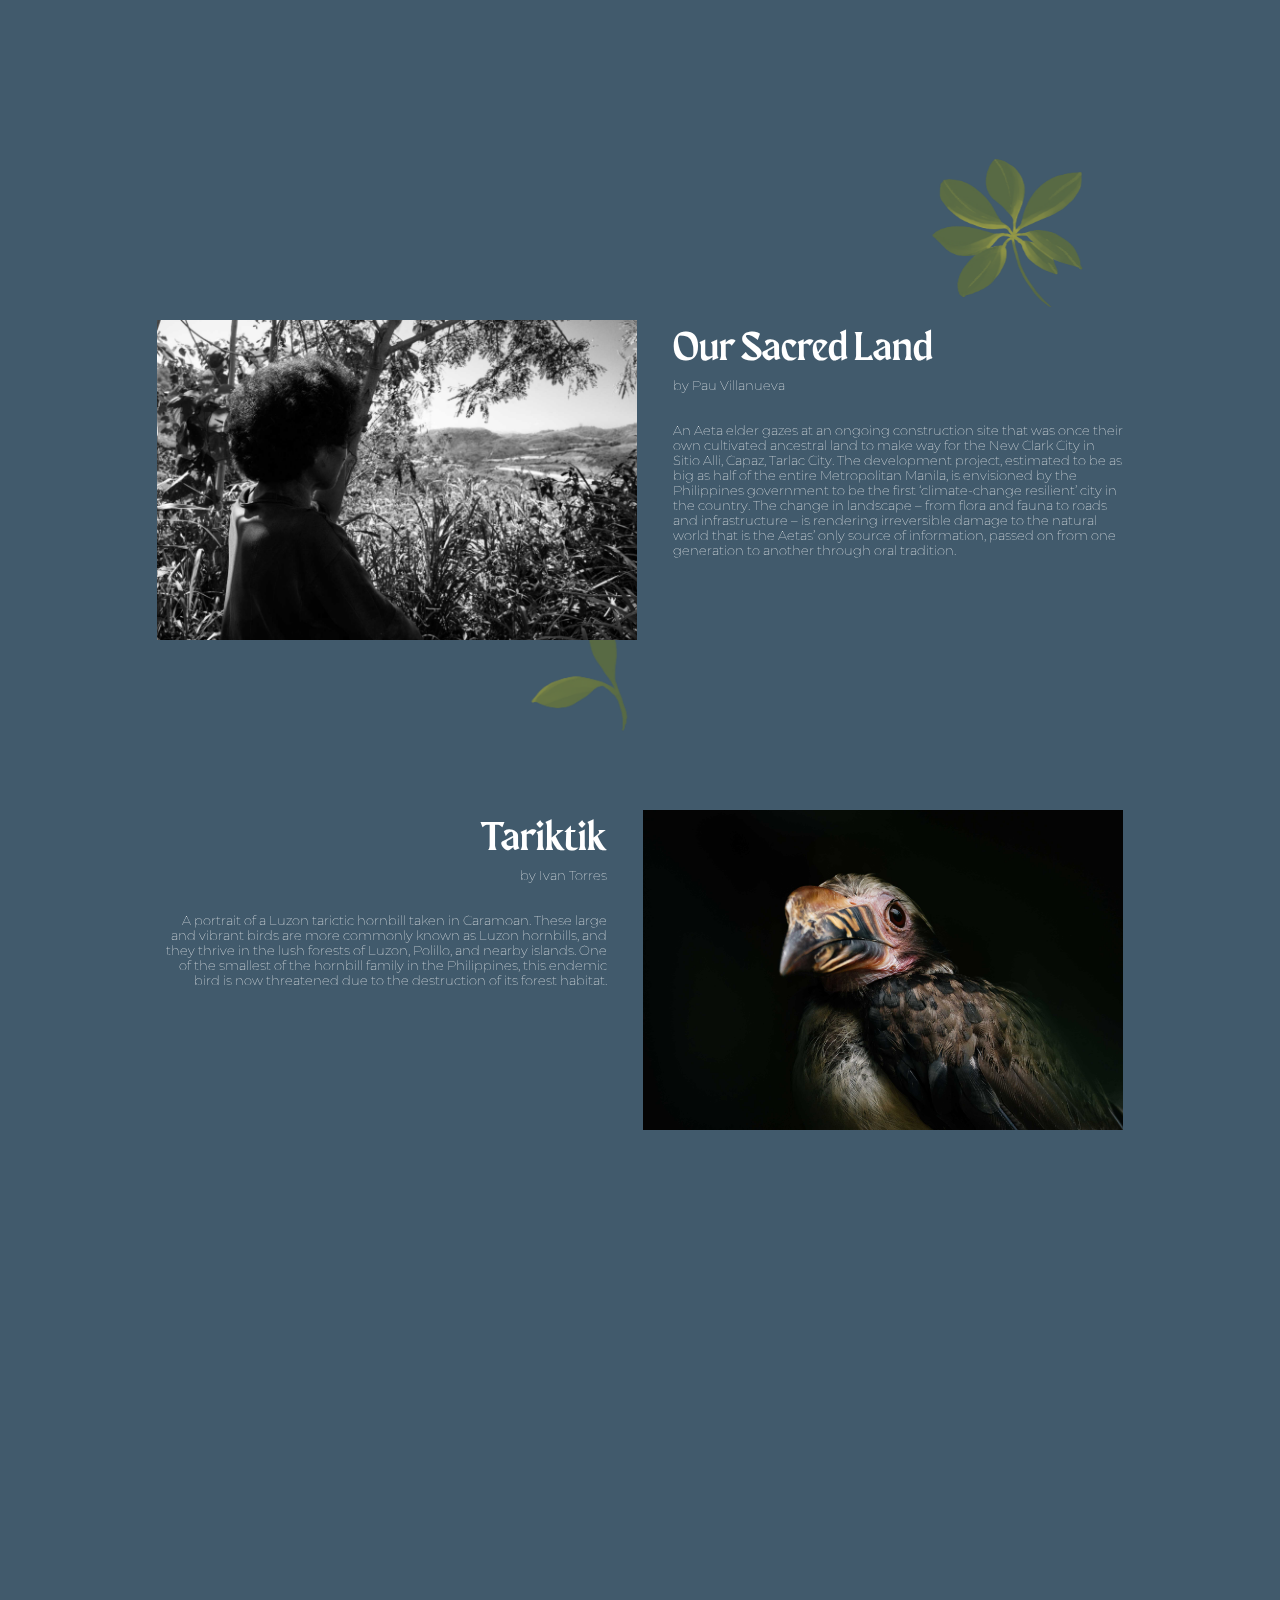
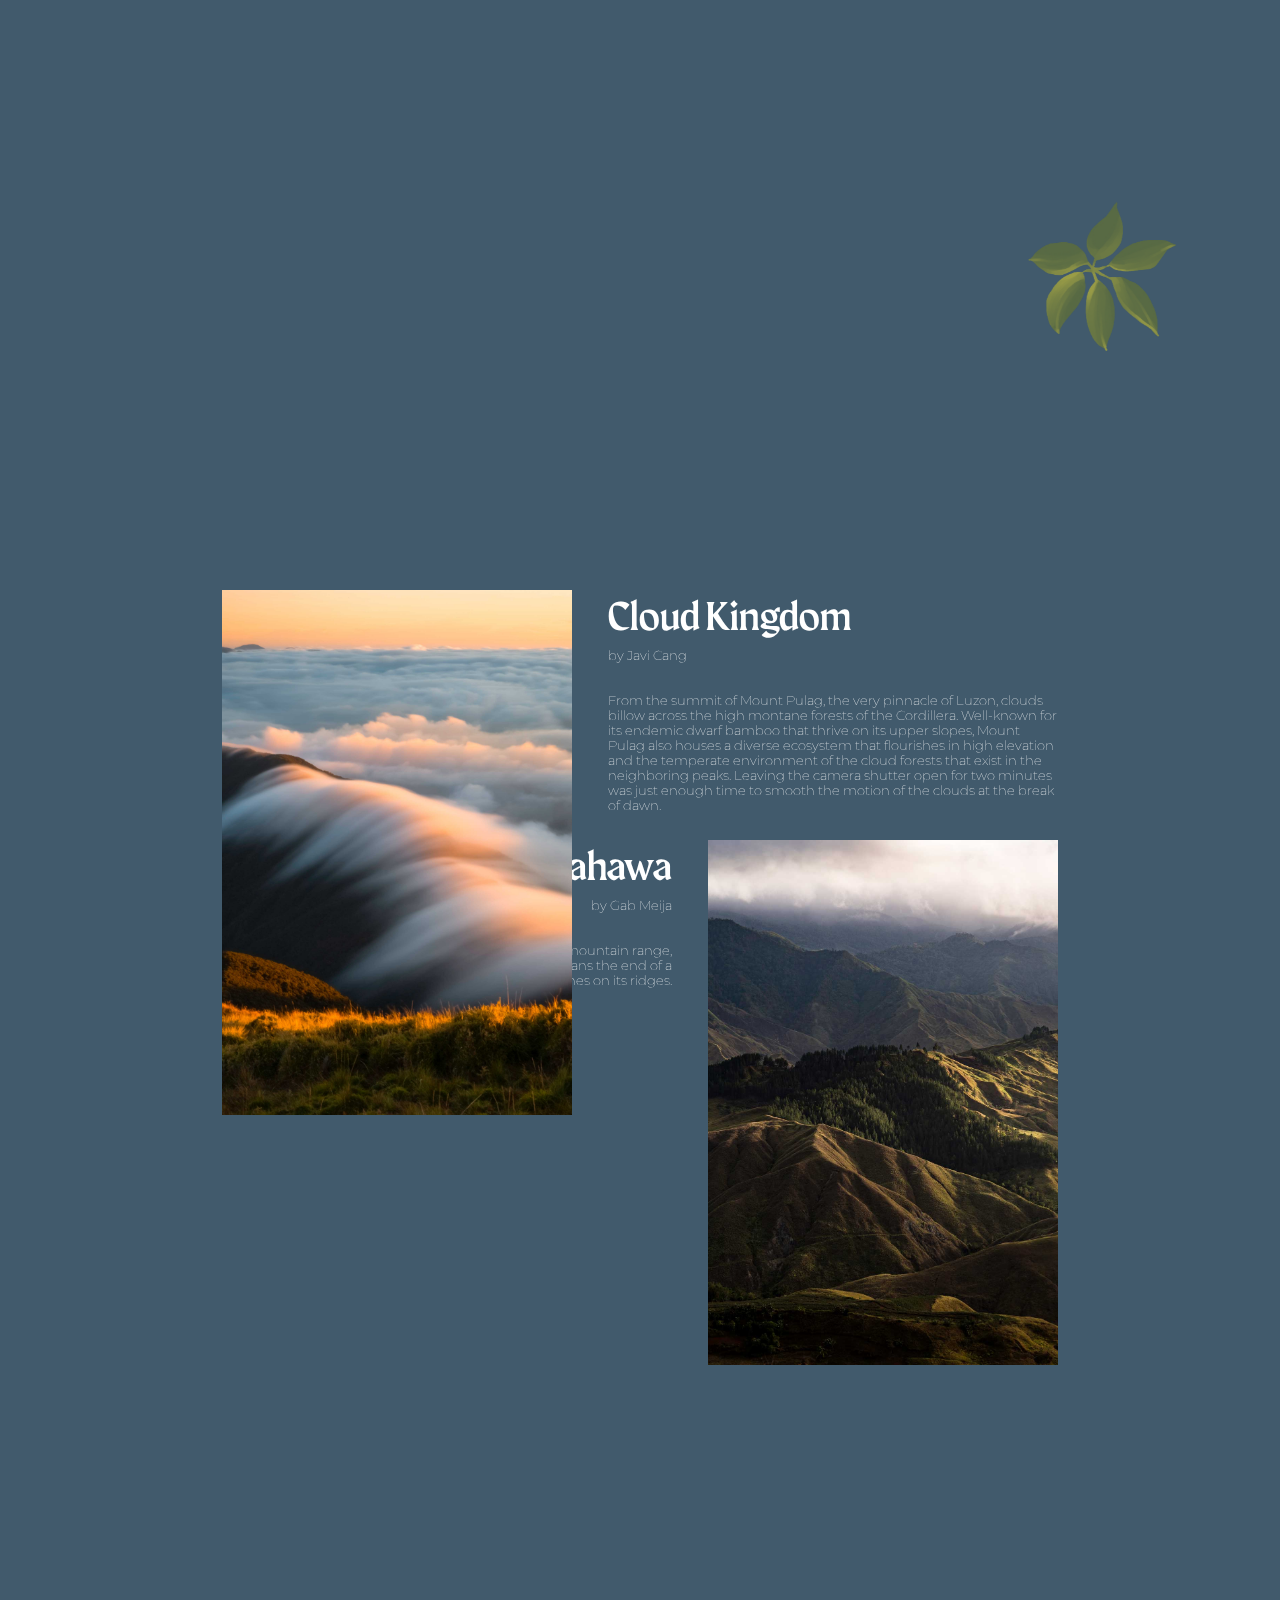
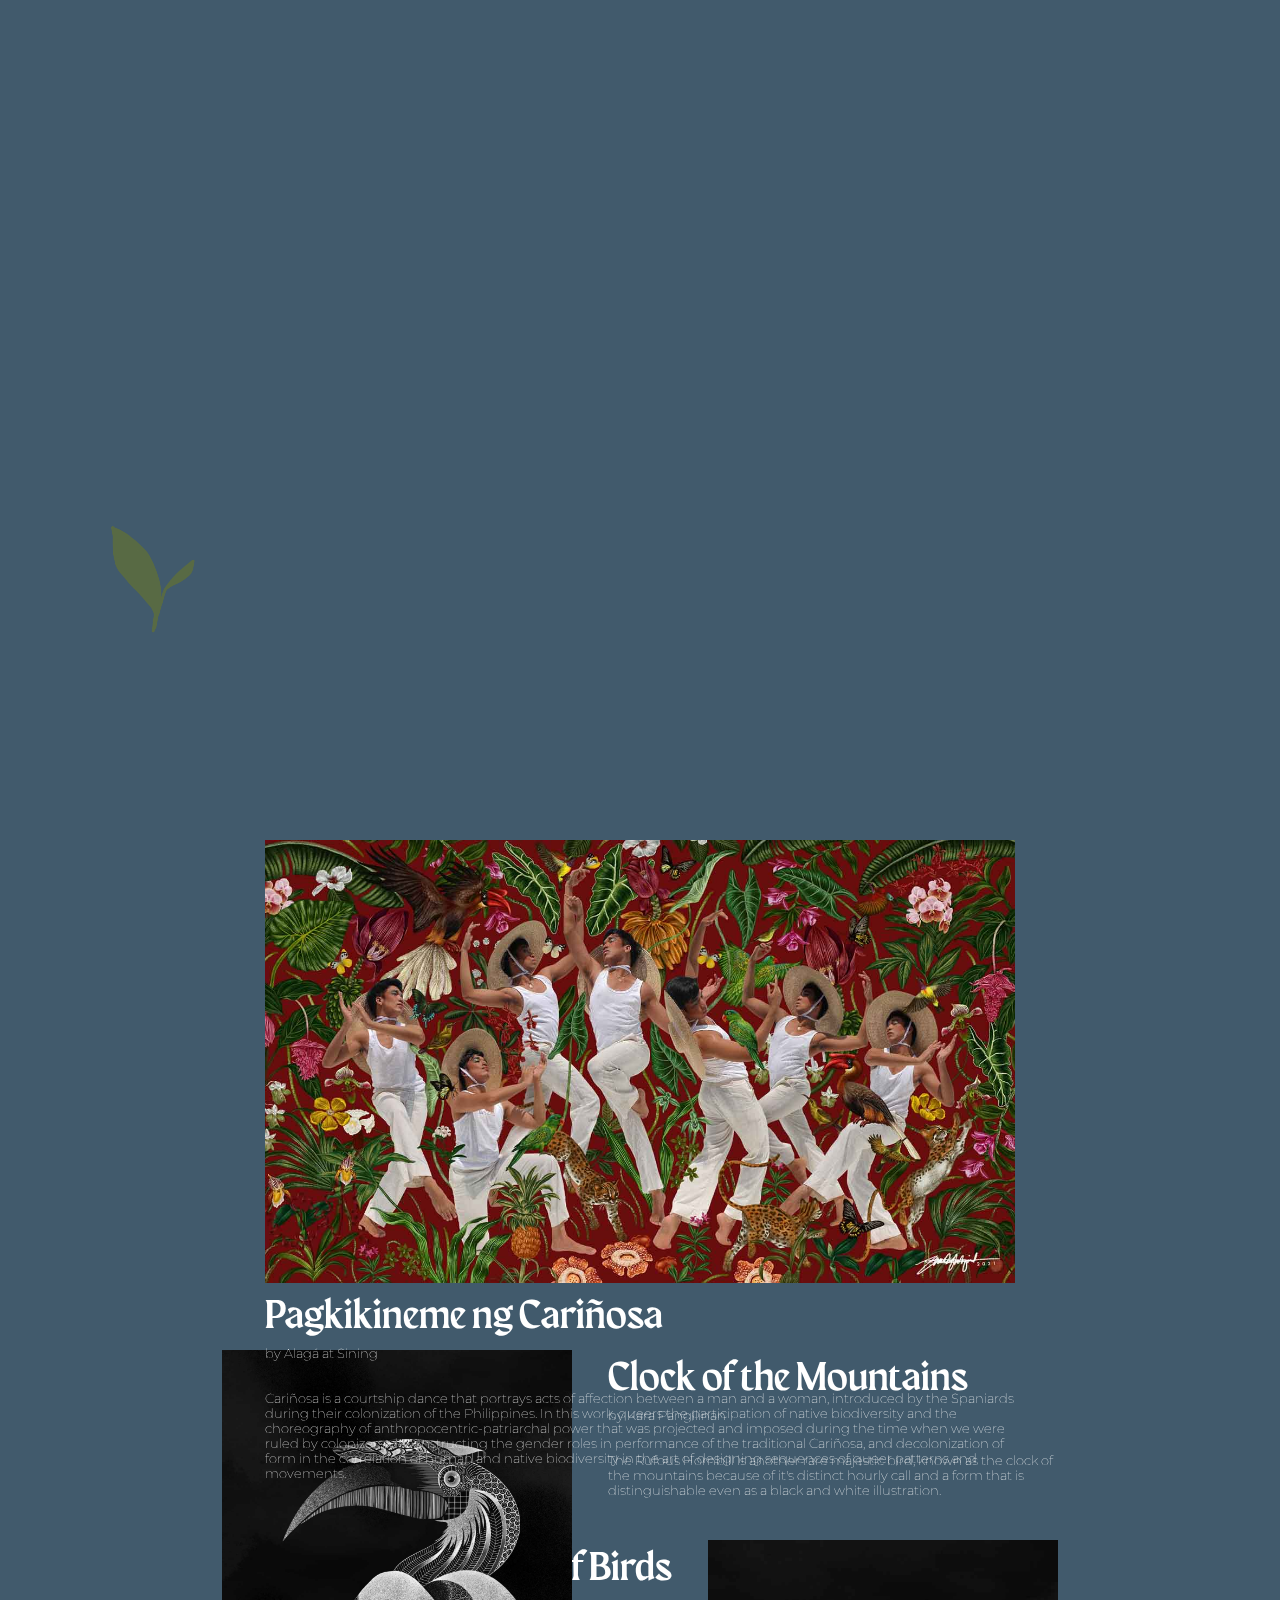
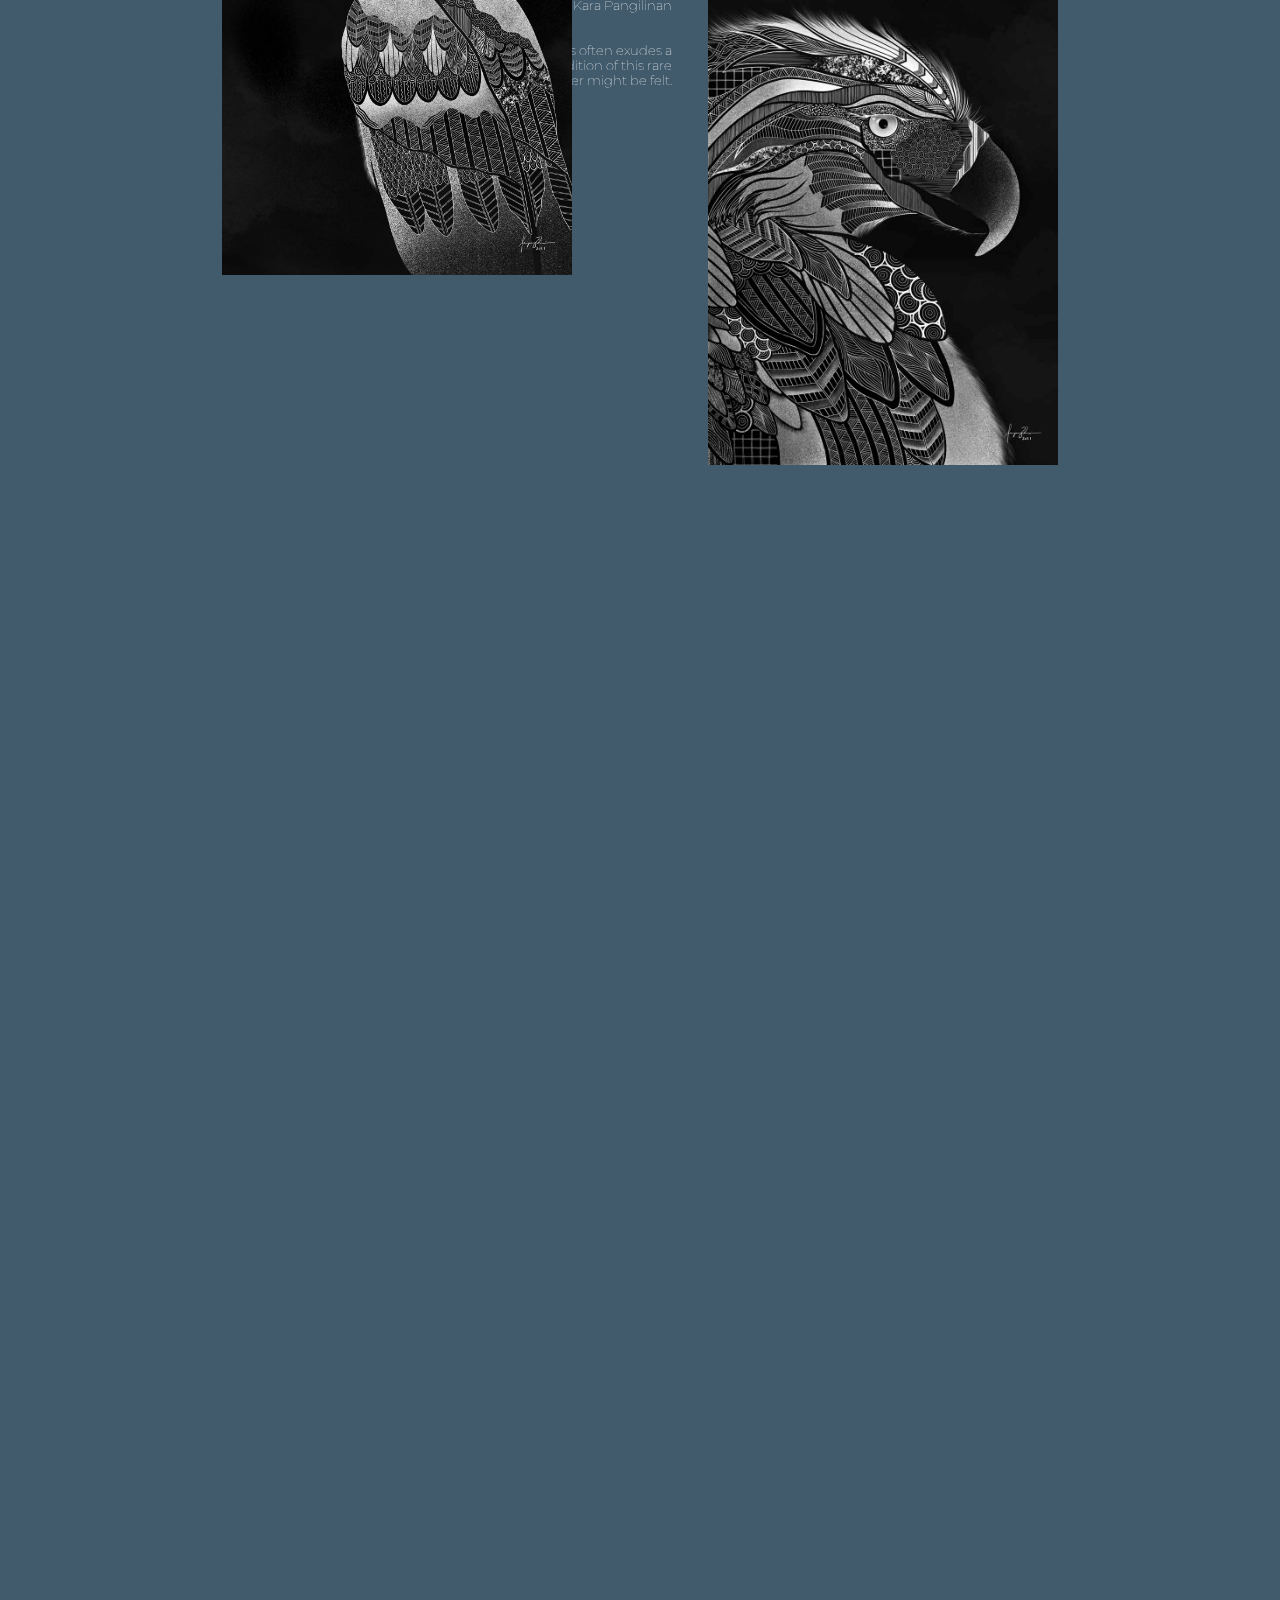
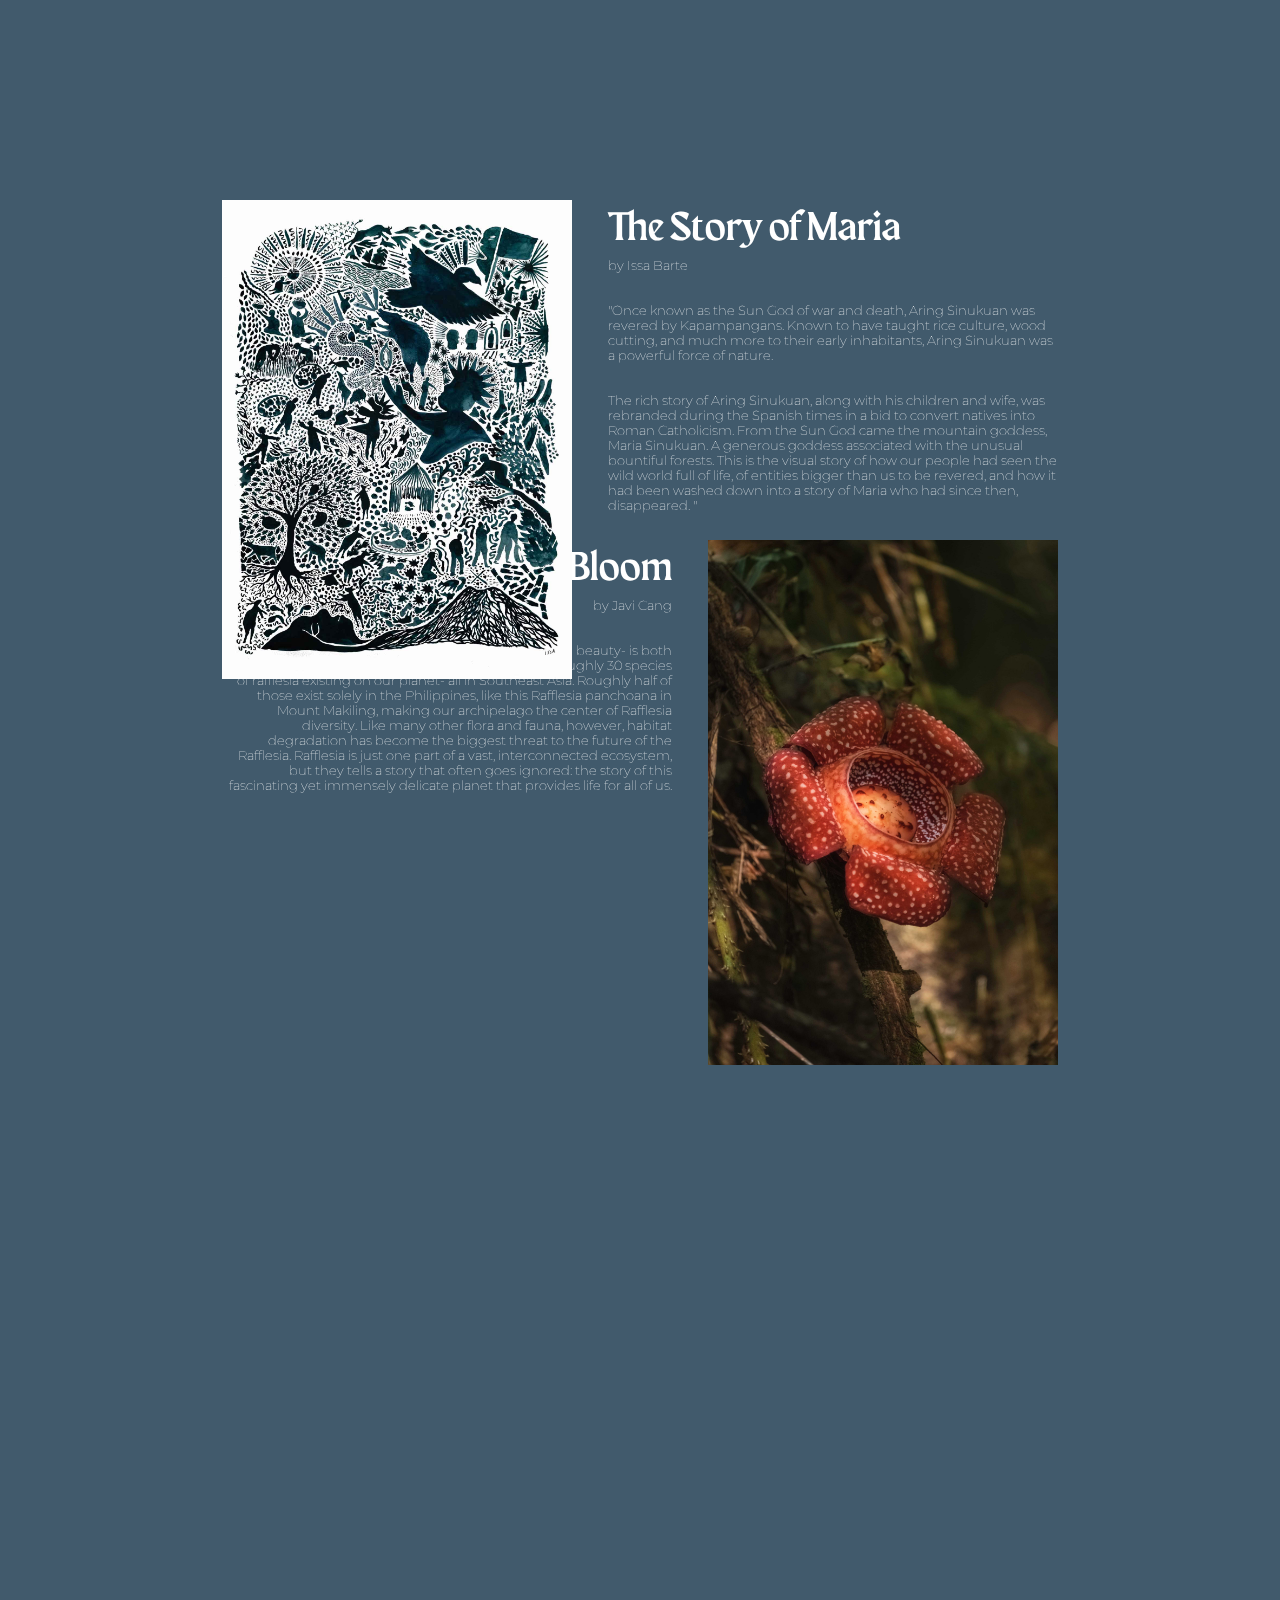
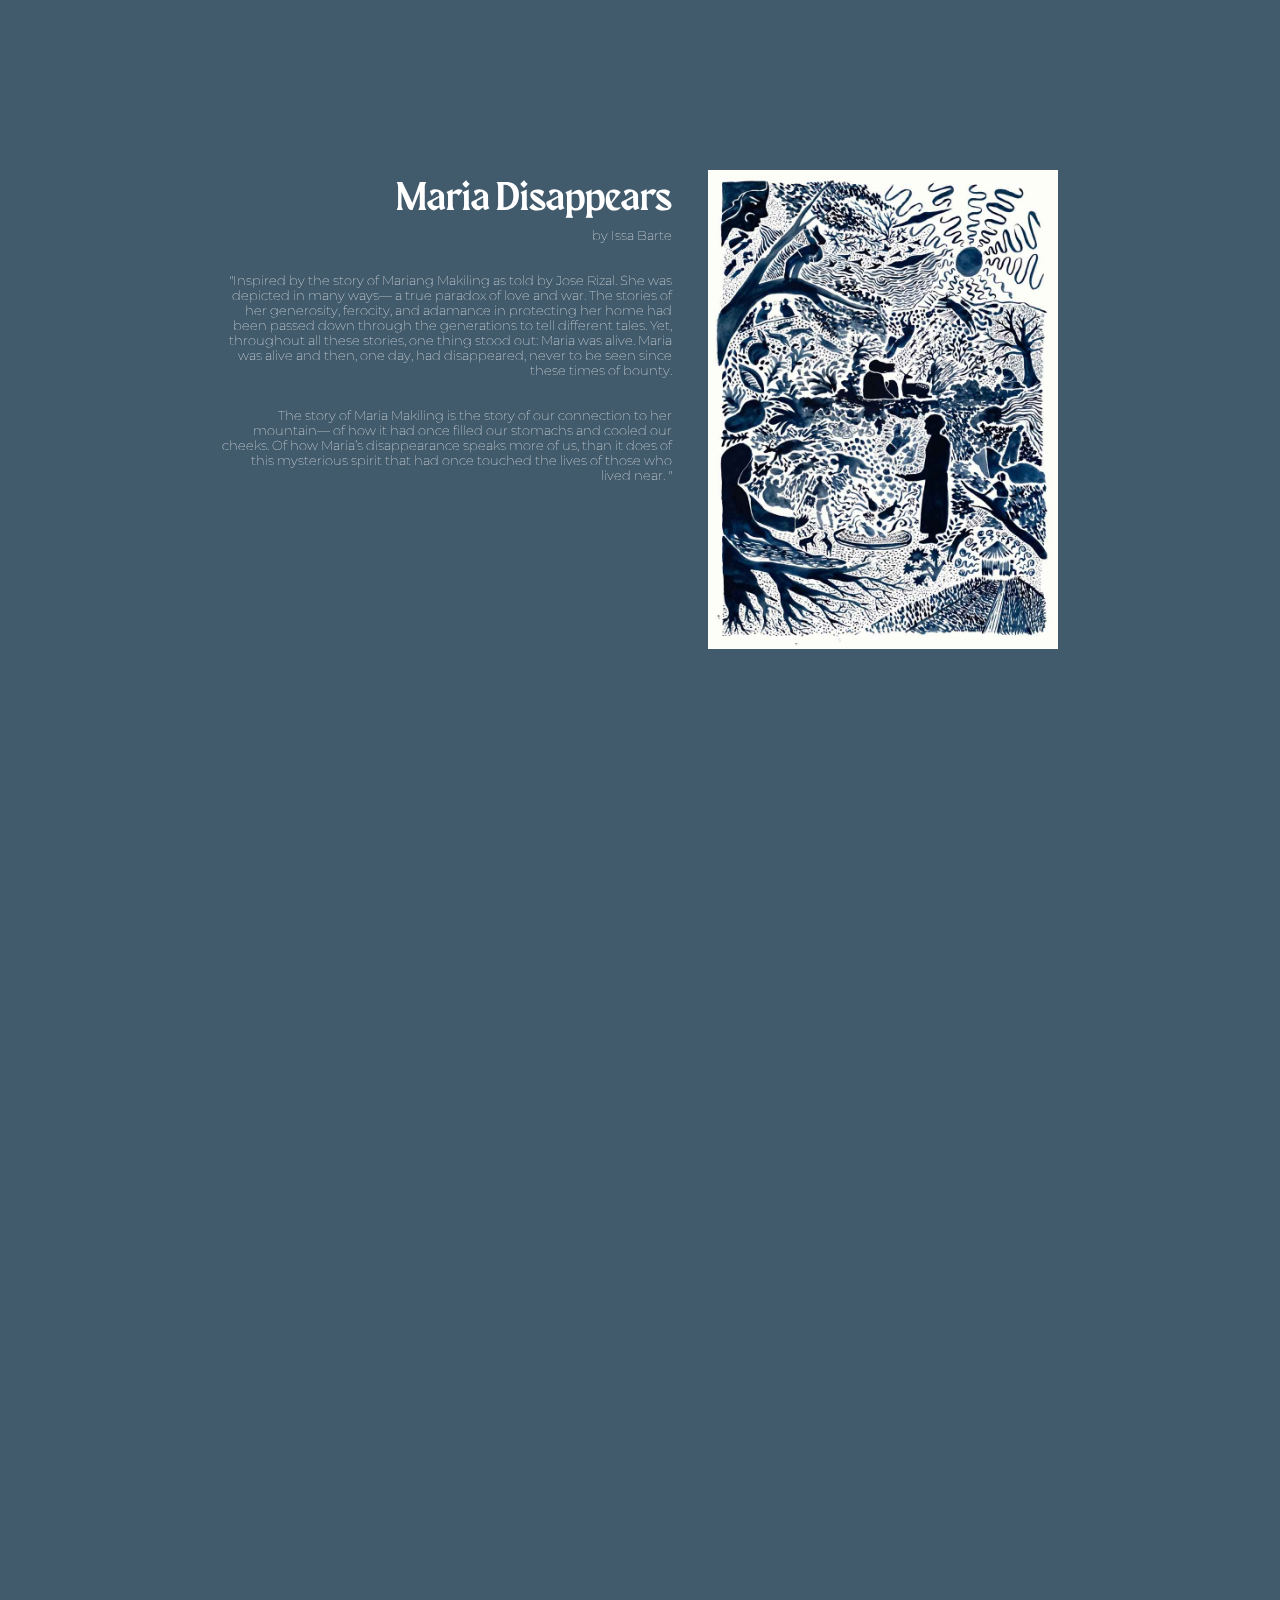
==== commit b8134364: "no more fireflies" ====
--- a/index.html
+++ b/index.html
@@ -369,7 +369,7 @@
             <h1 class ="ParagraphBody textleft textEdit3">The Philippine Eagle is a large, awe-inspiring bird that is often exudes a sense of power. Through this highly intricate rendition of this rare creature, perhaps that sense of power might be felt.</h1>
         </div>    
           <div class="borderRight centerResponsive2">
-            <img class="size11" src="img/King-of-Birds_edited.jpg" alt="">
+            <img class="size11" src="img/King-of-Birds2.jpg" alt="">
         </div>
       </div>         
     
--- a/css/style.css
+++ b/css/style.css
@@ -1248,6 +1248,10 @@
     top: 12200px;
     min-height: 1700px;
     }
+    
+    .fireflies {
+        display: none;
+    }
 
 
     .content4 {
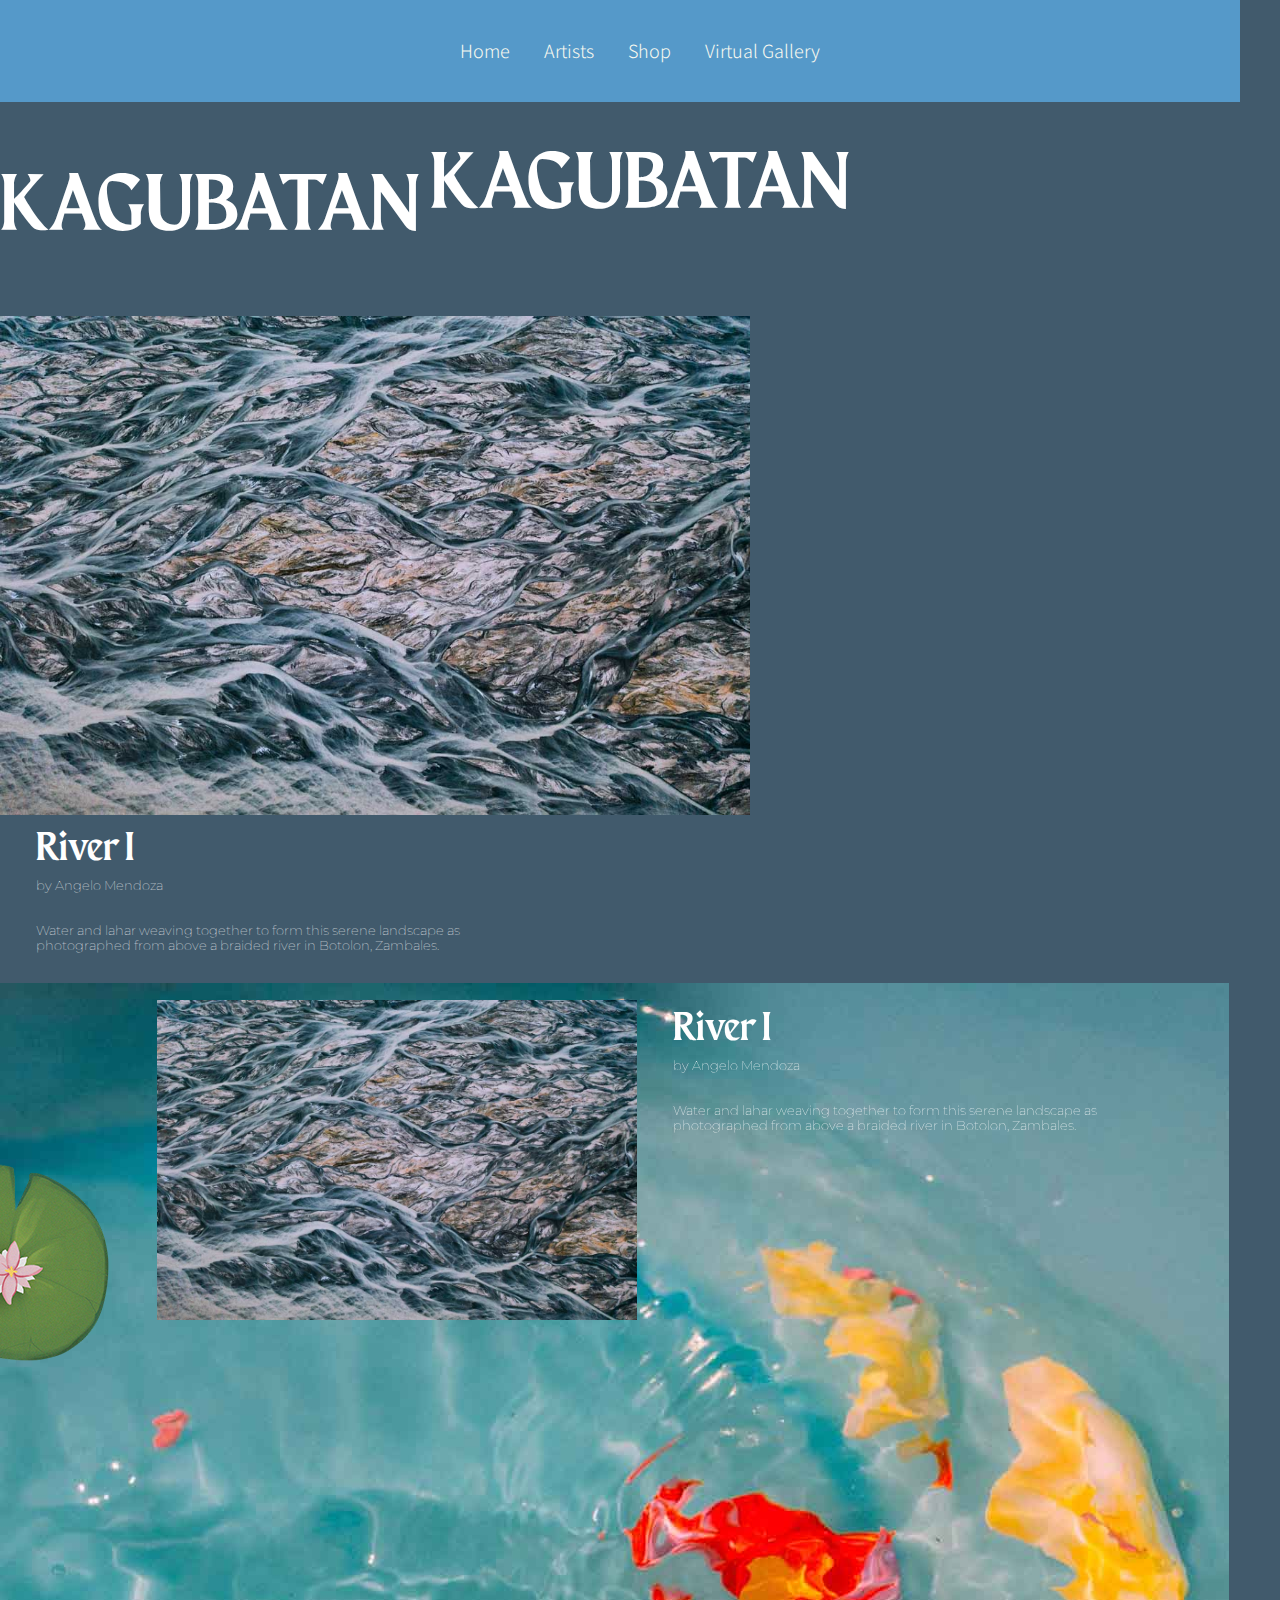
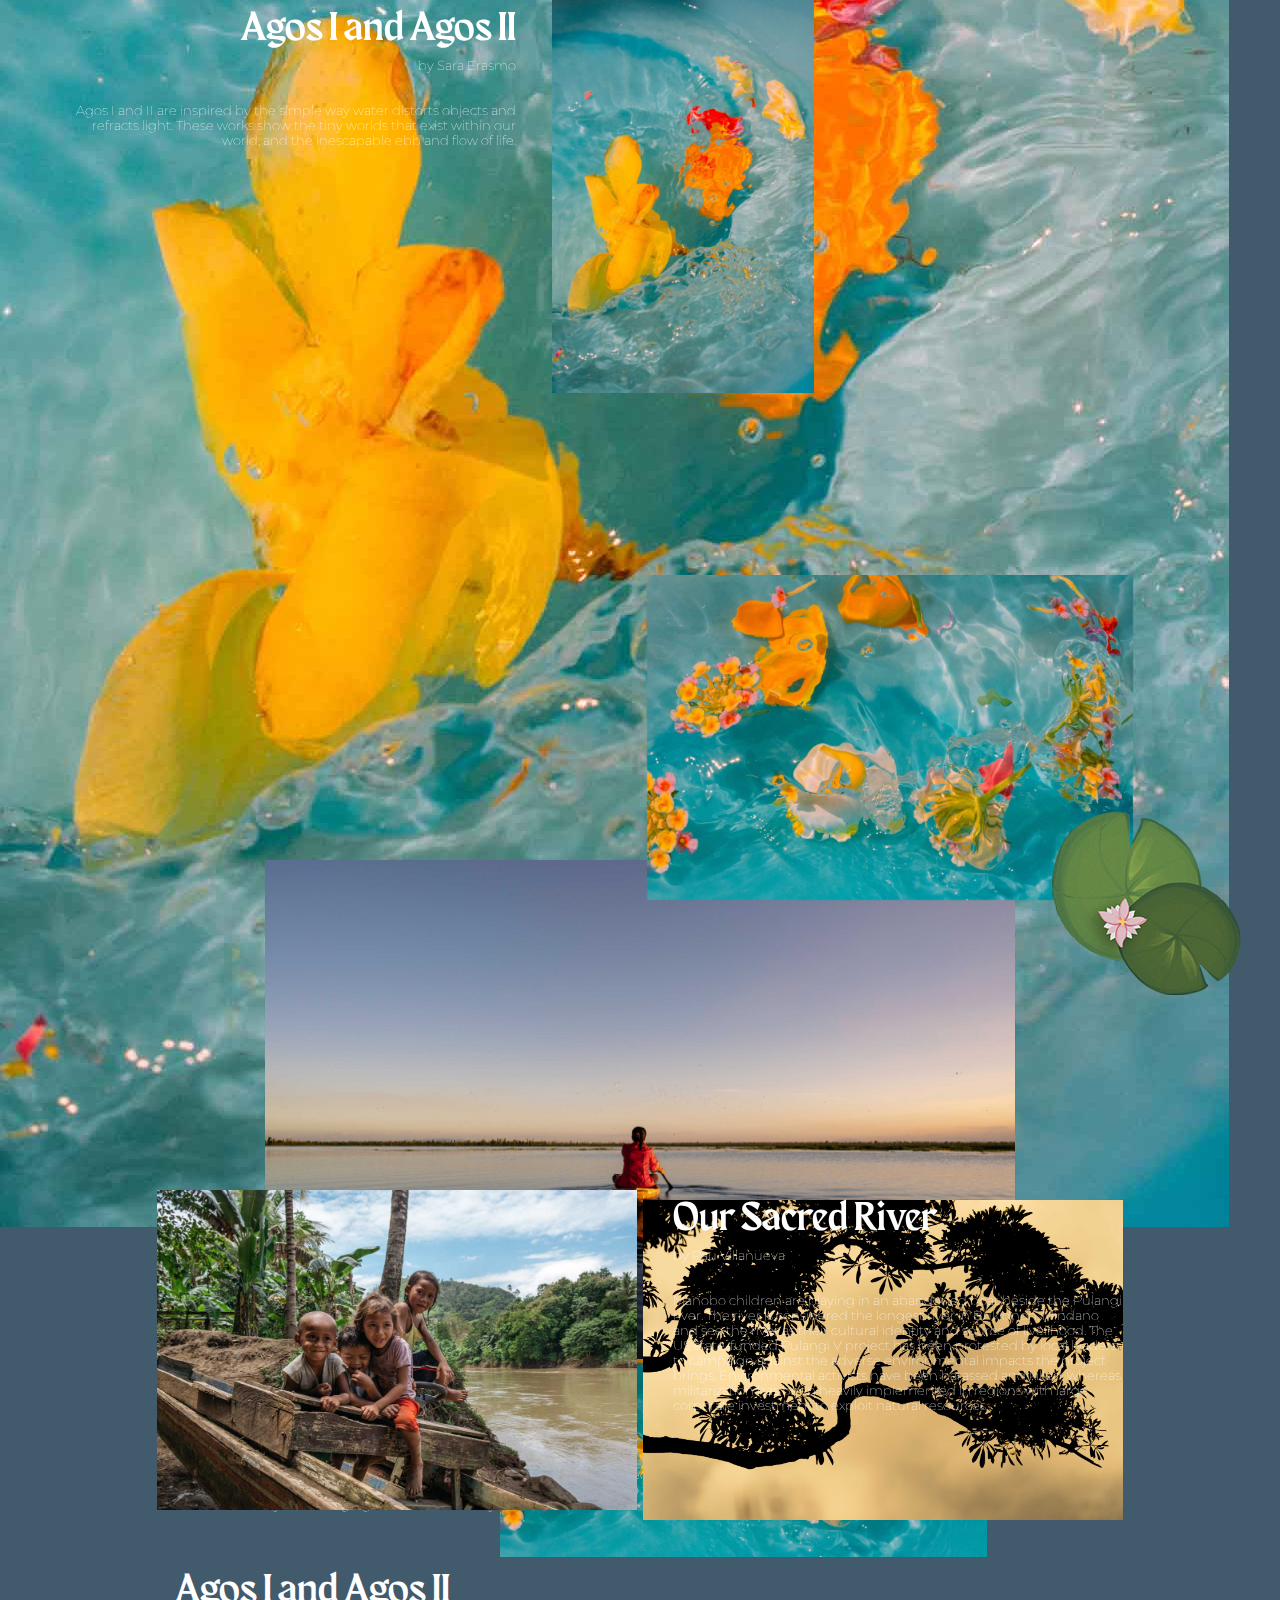
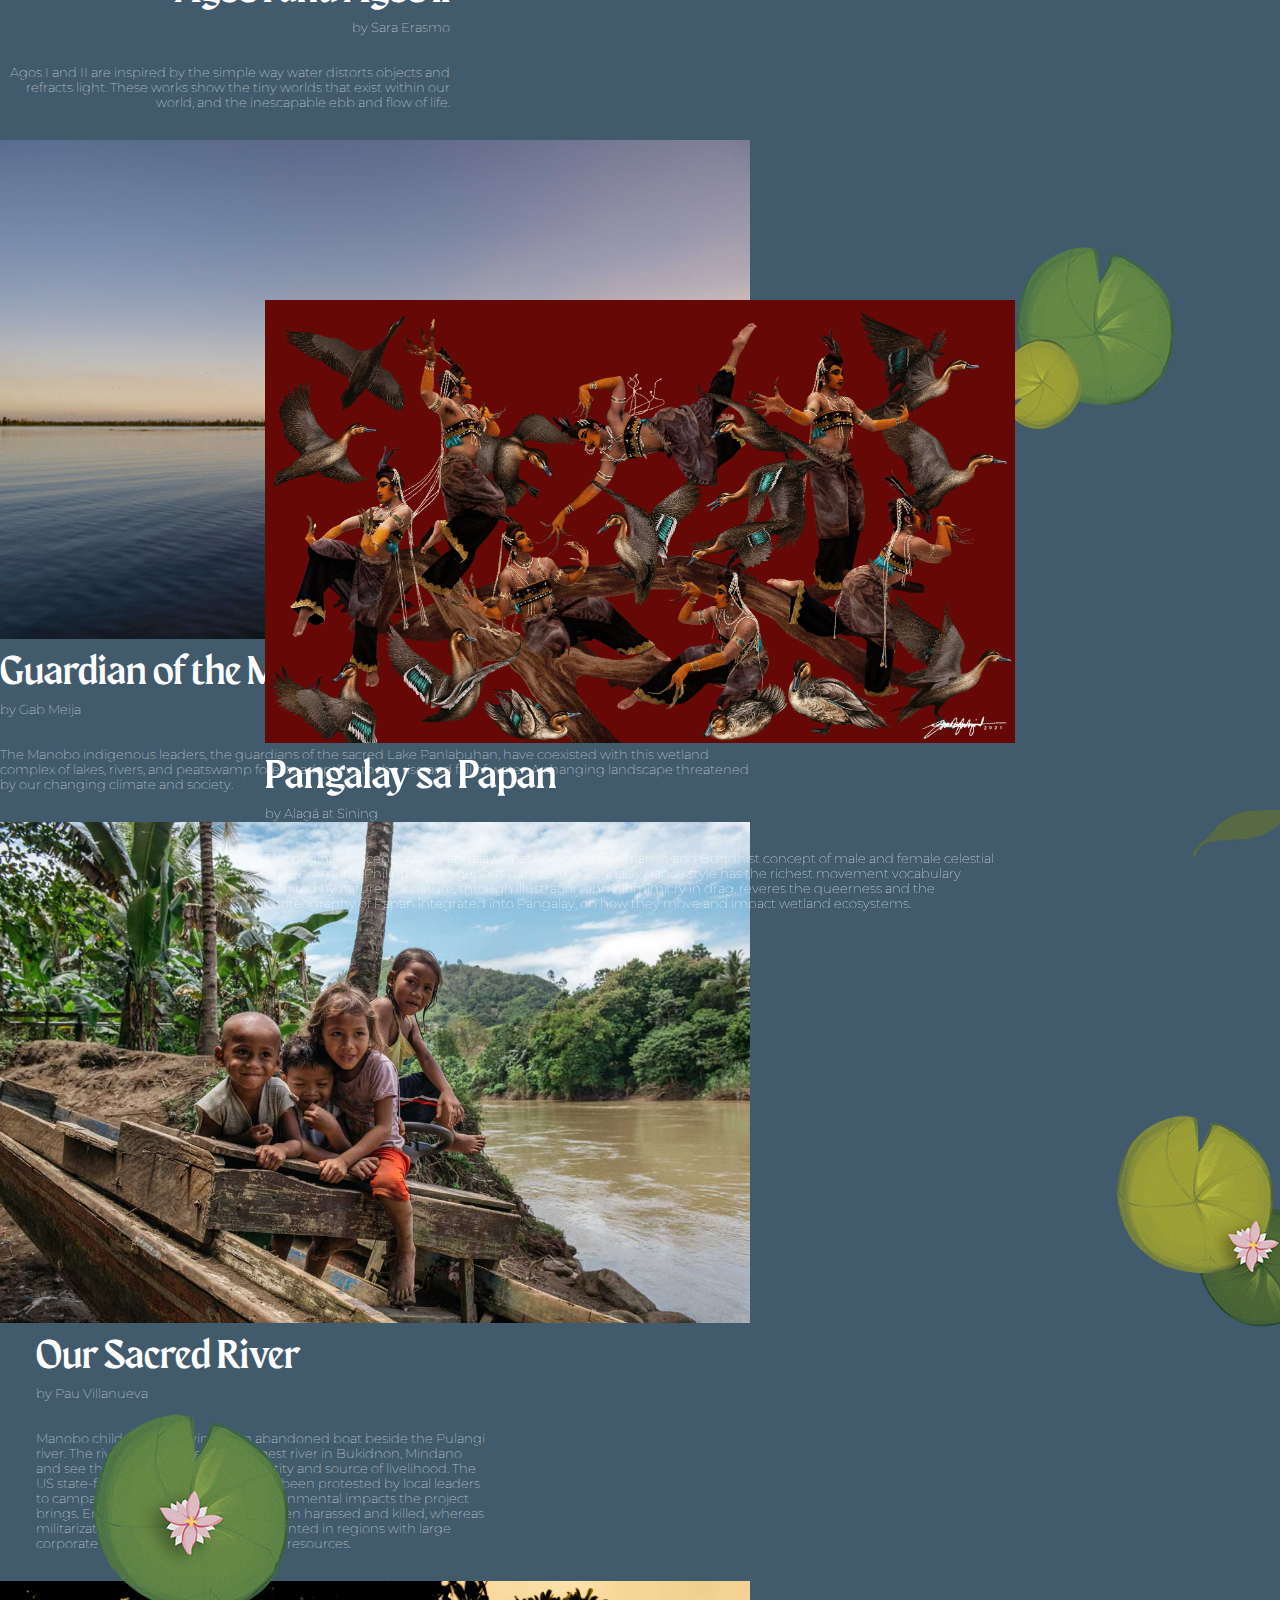
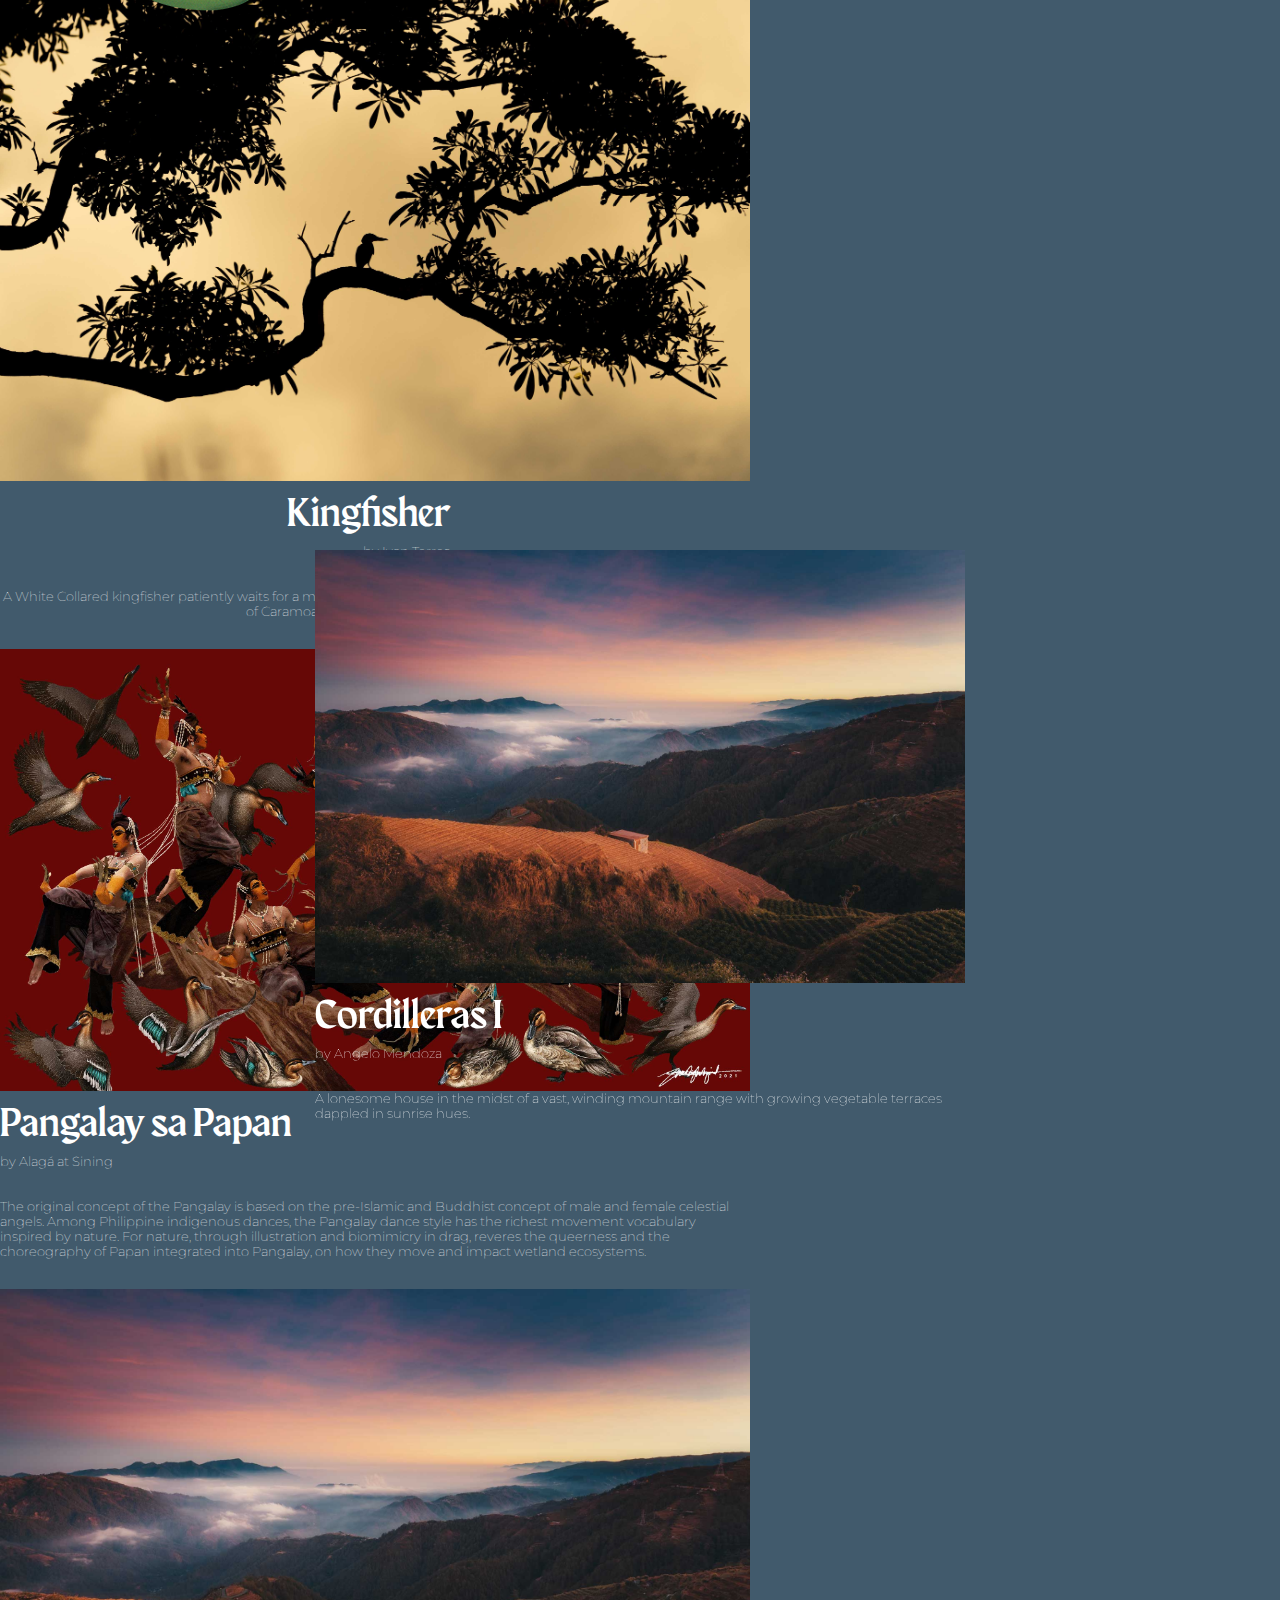
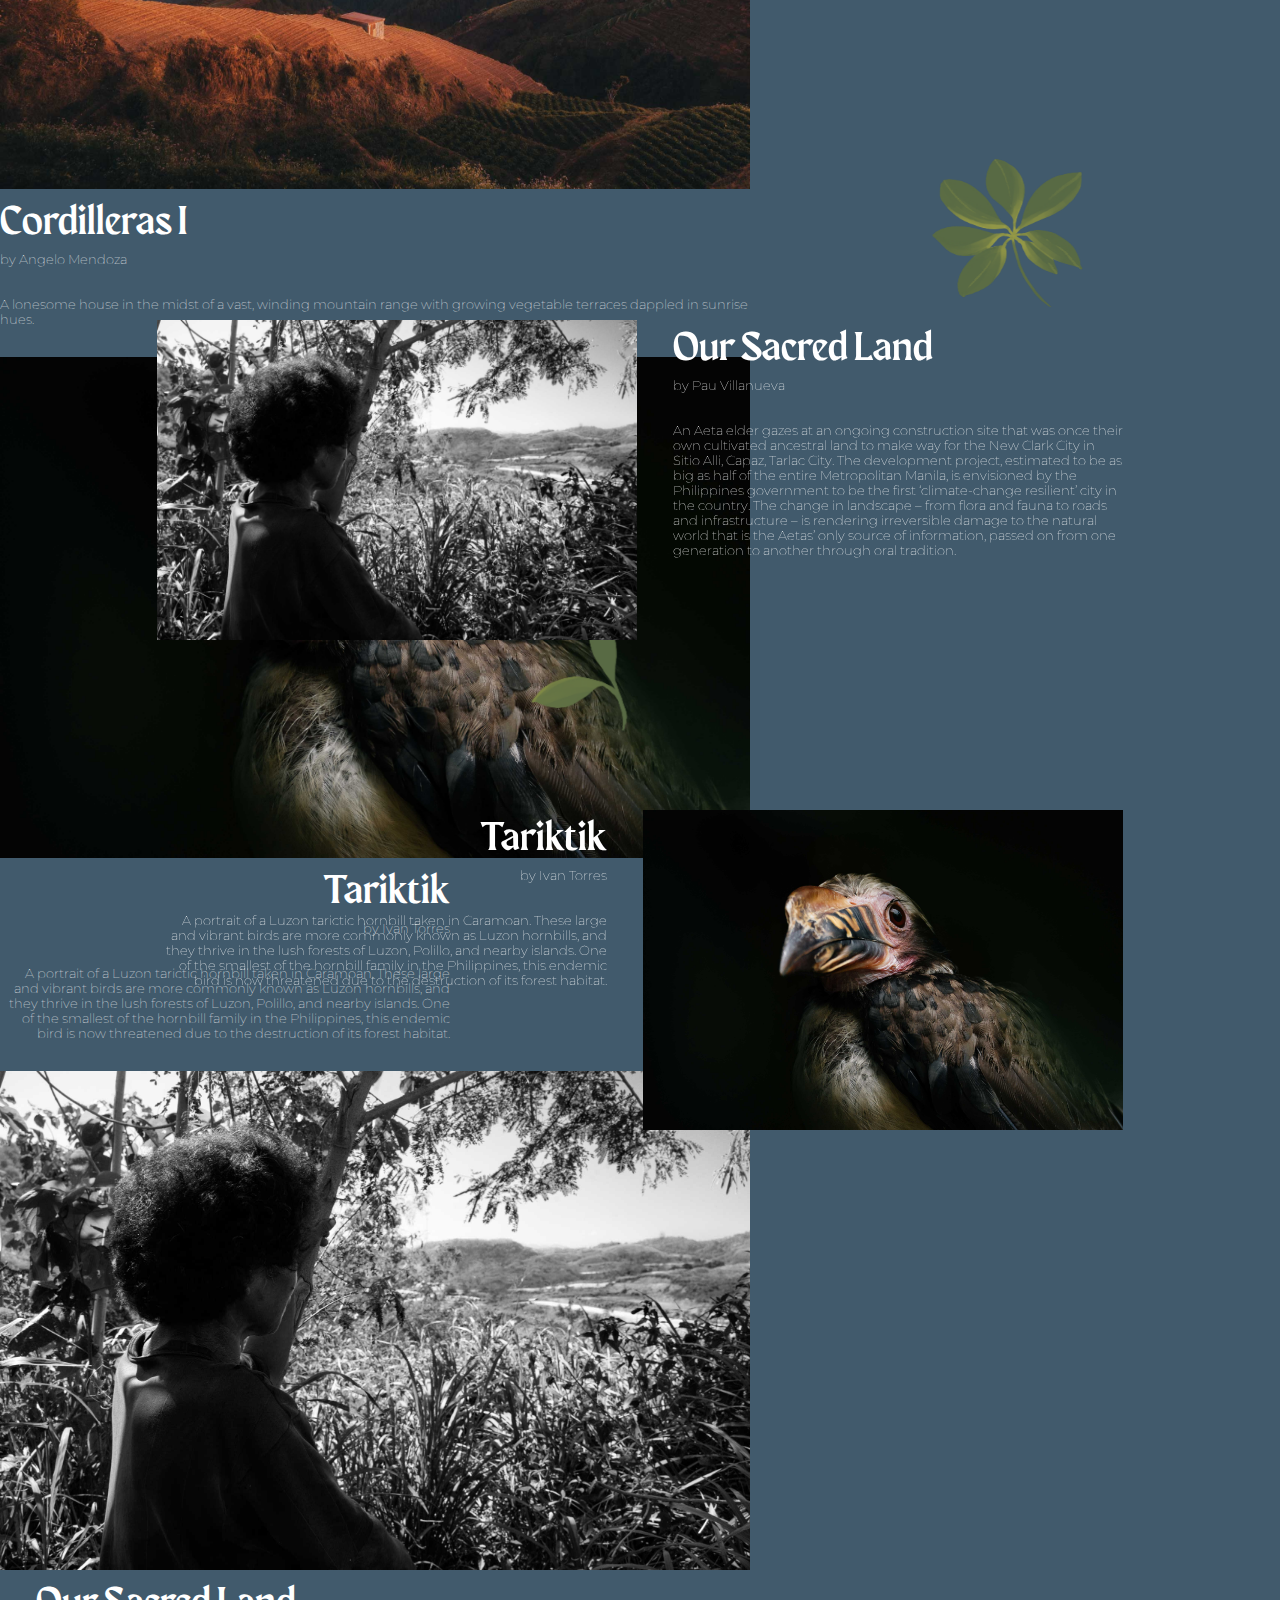
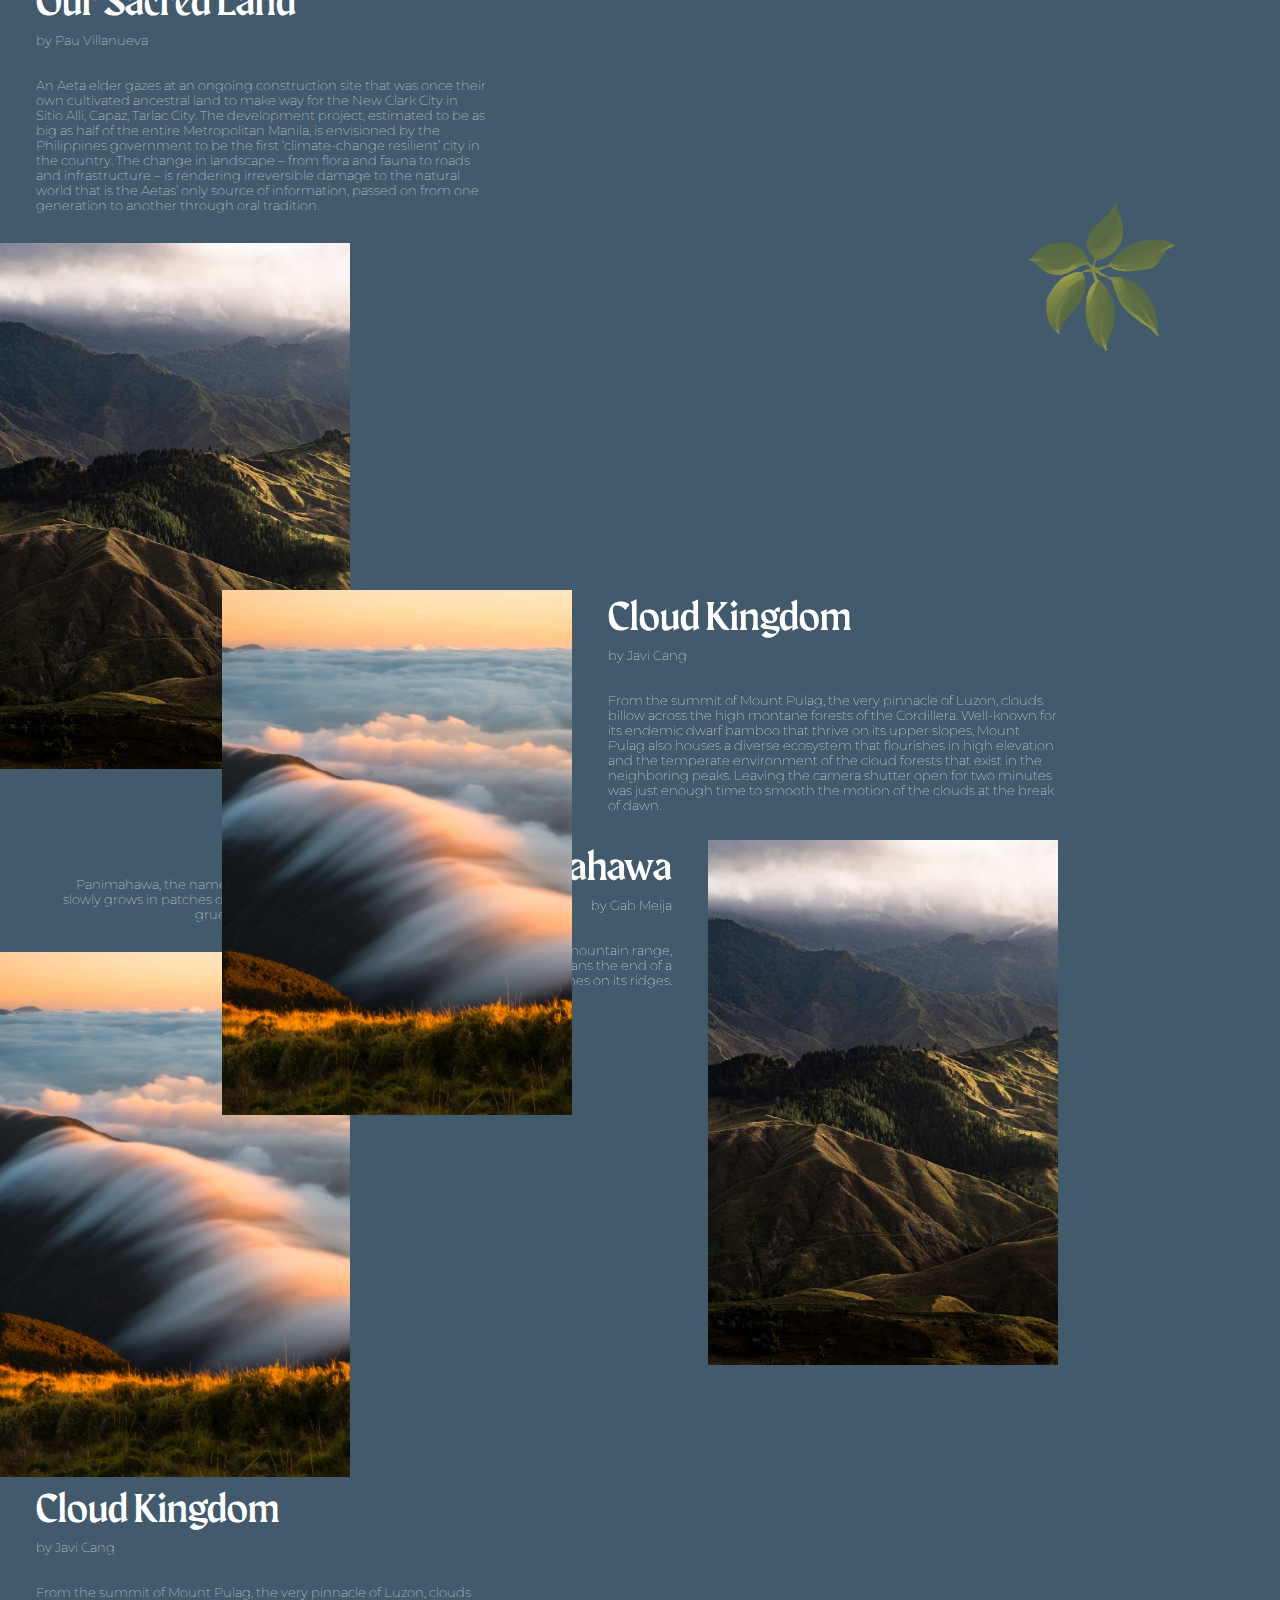
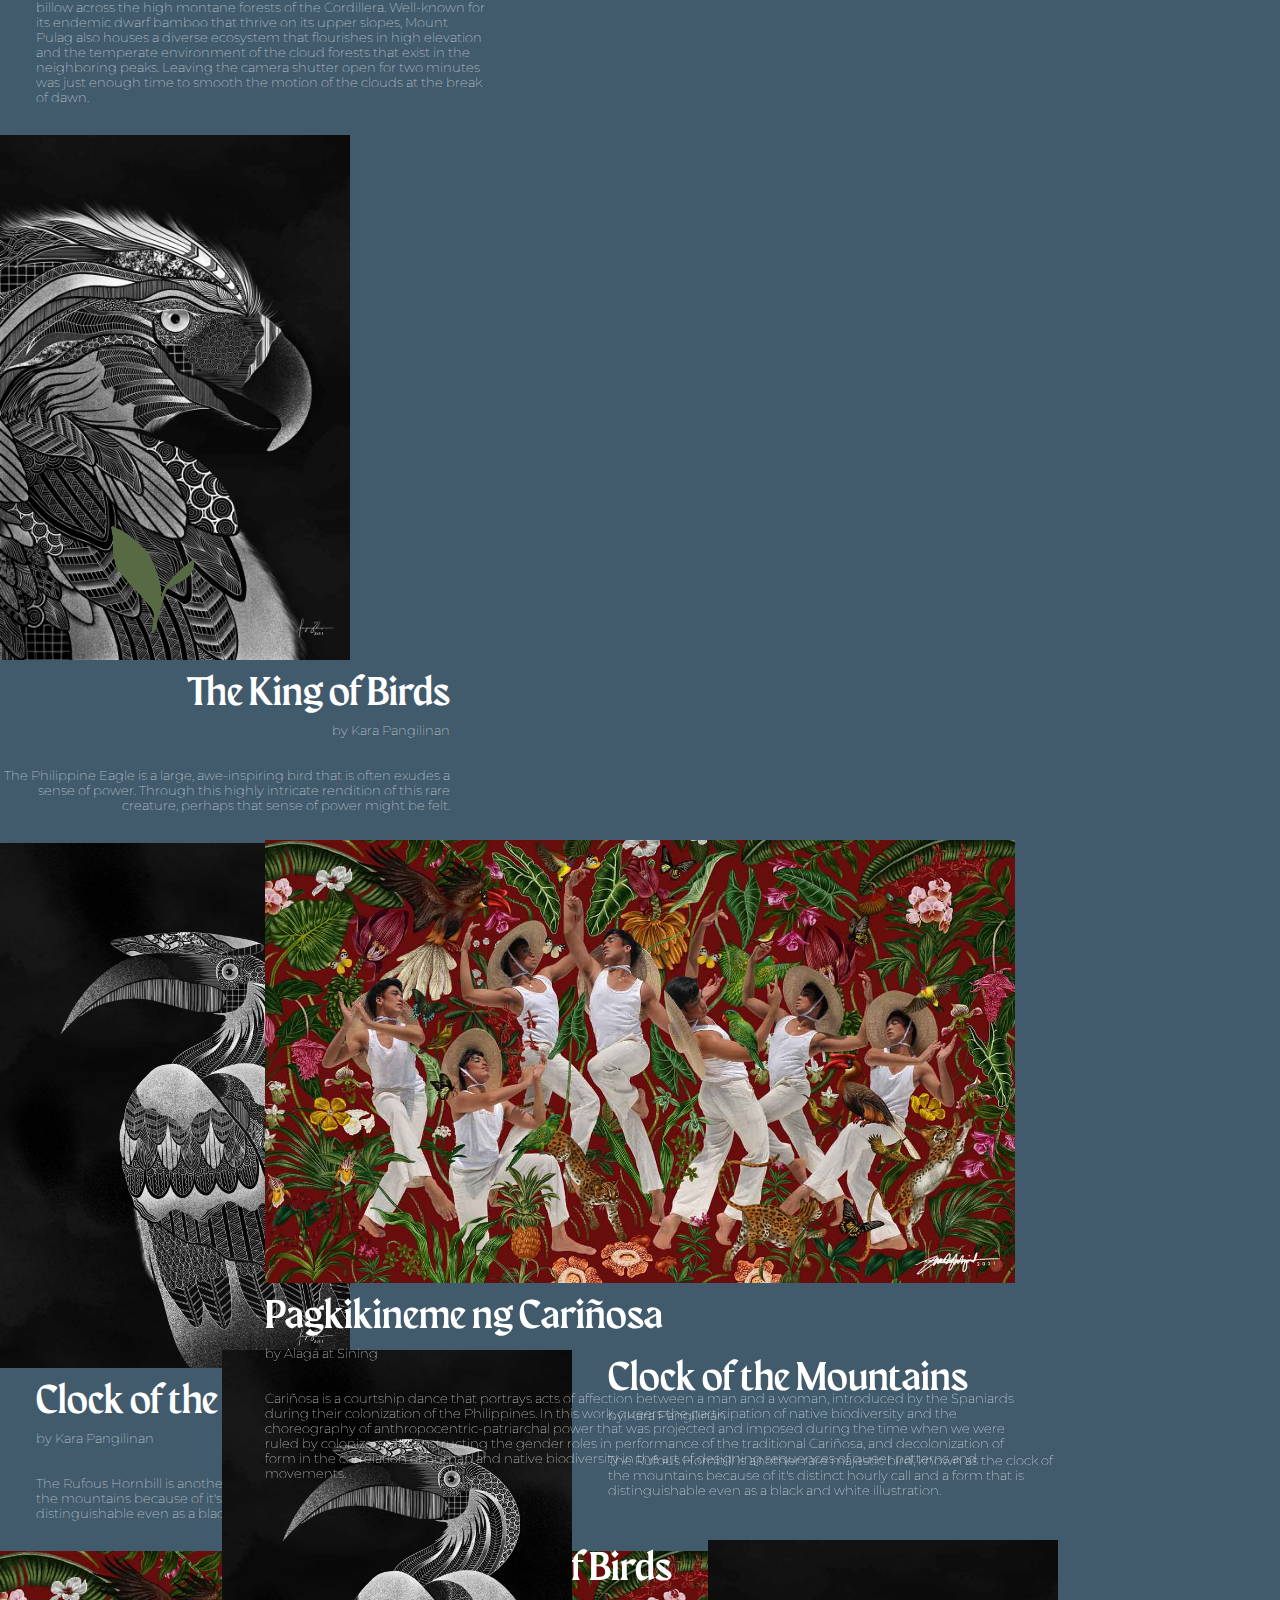
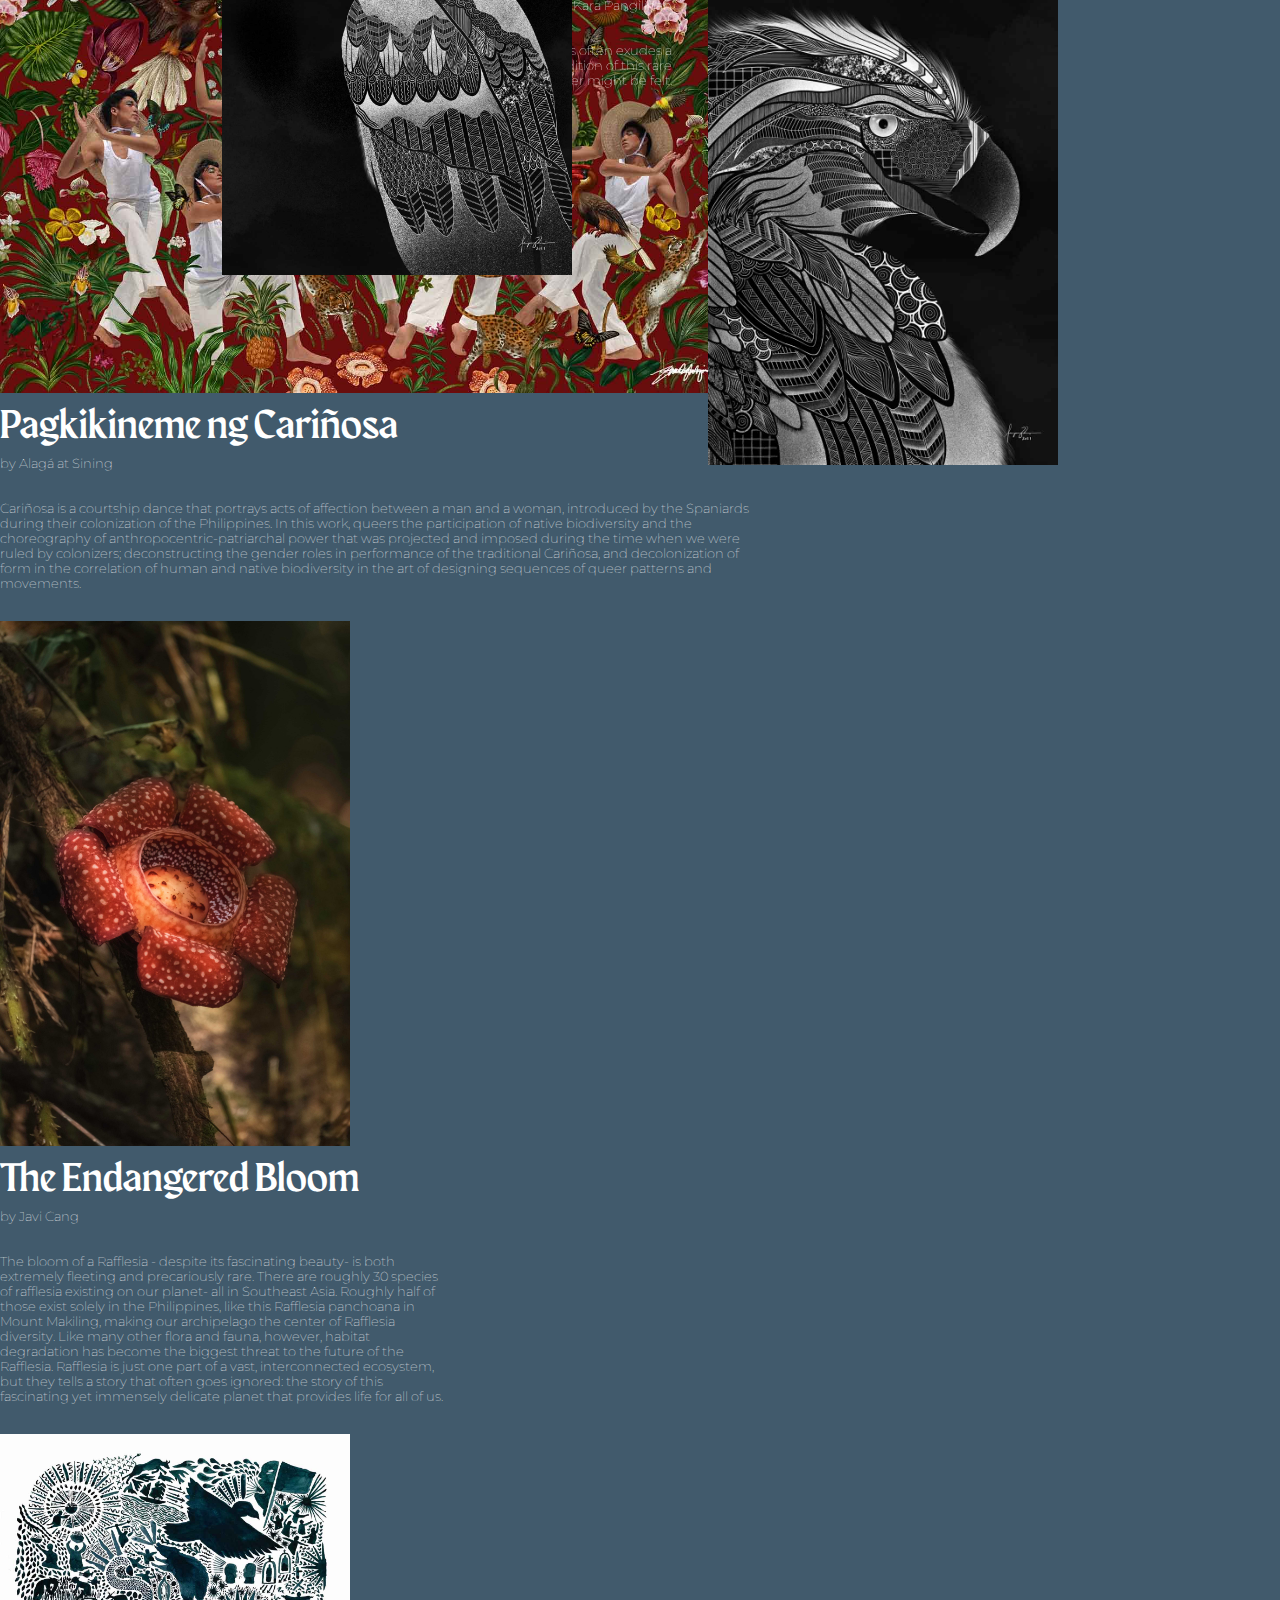
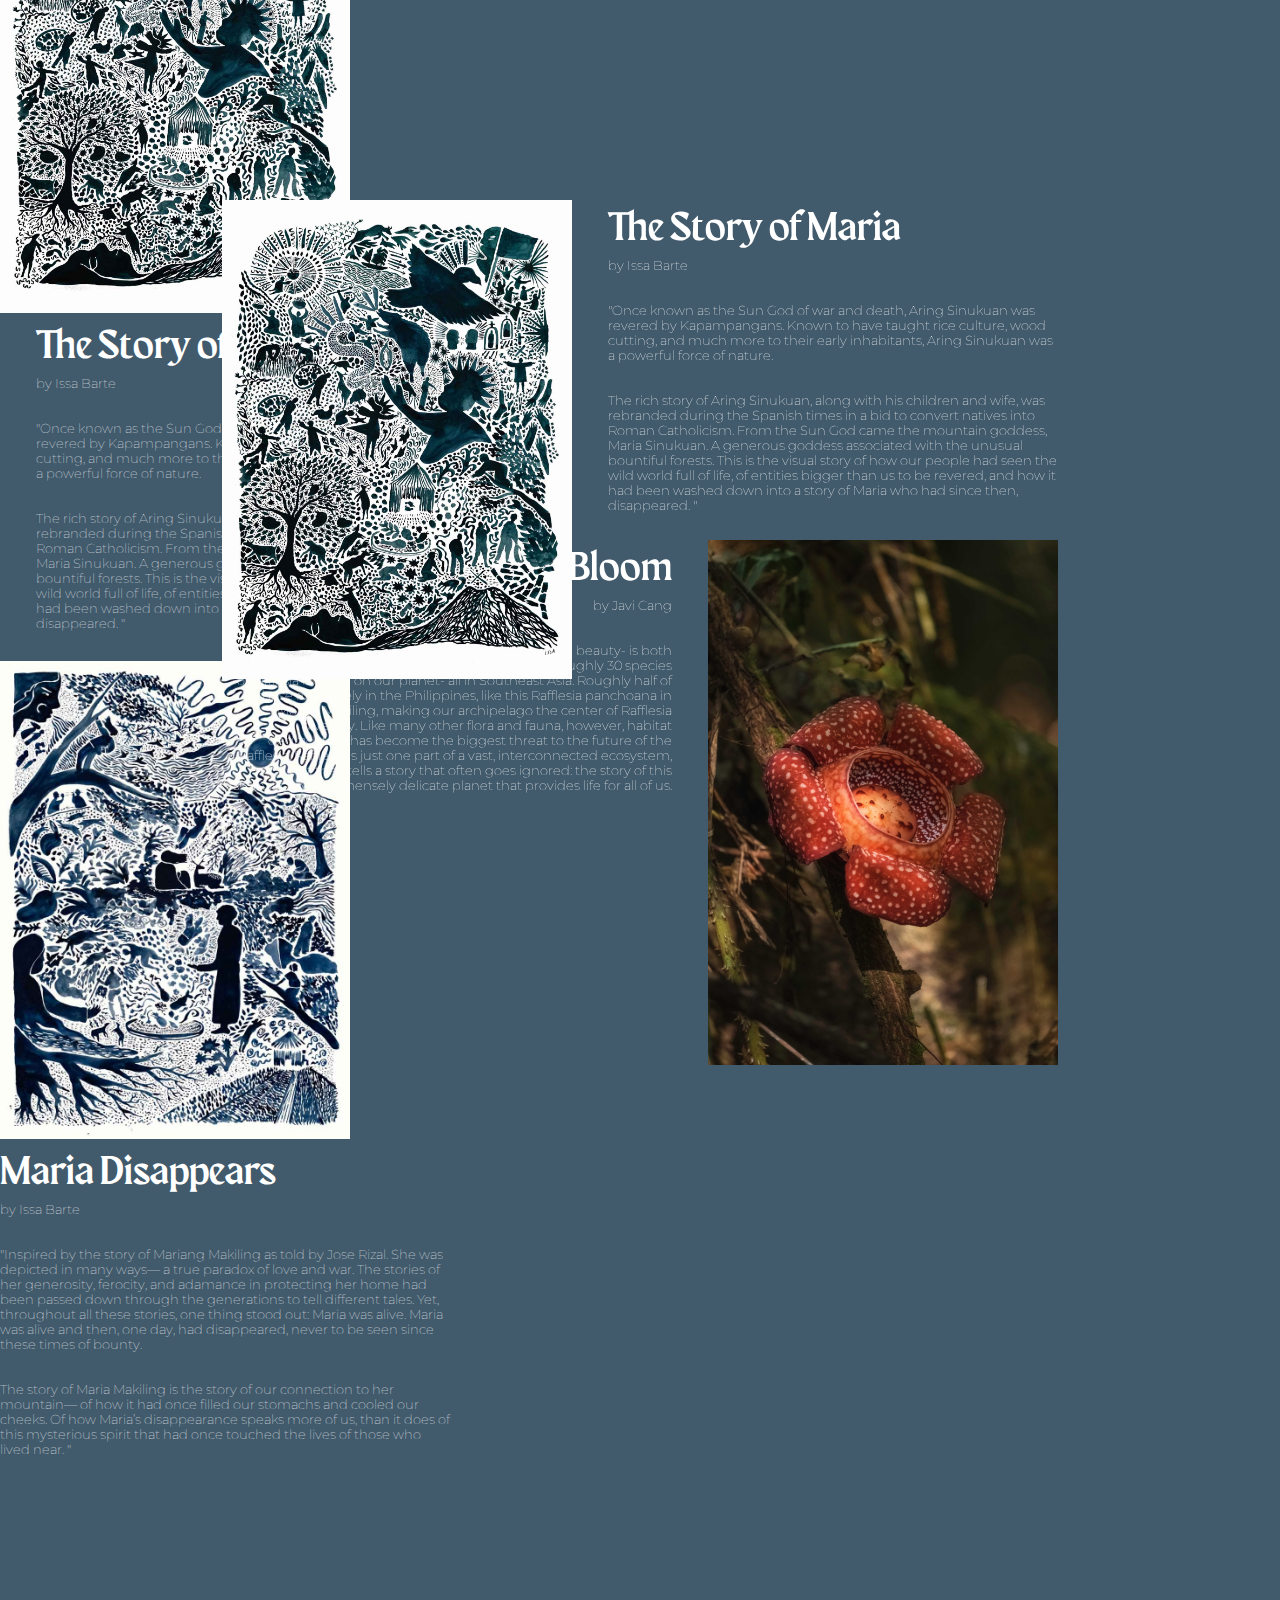
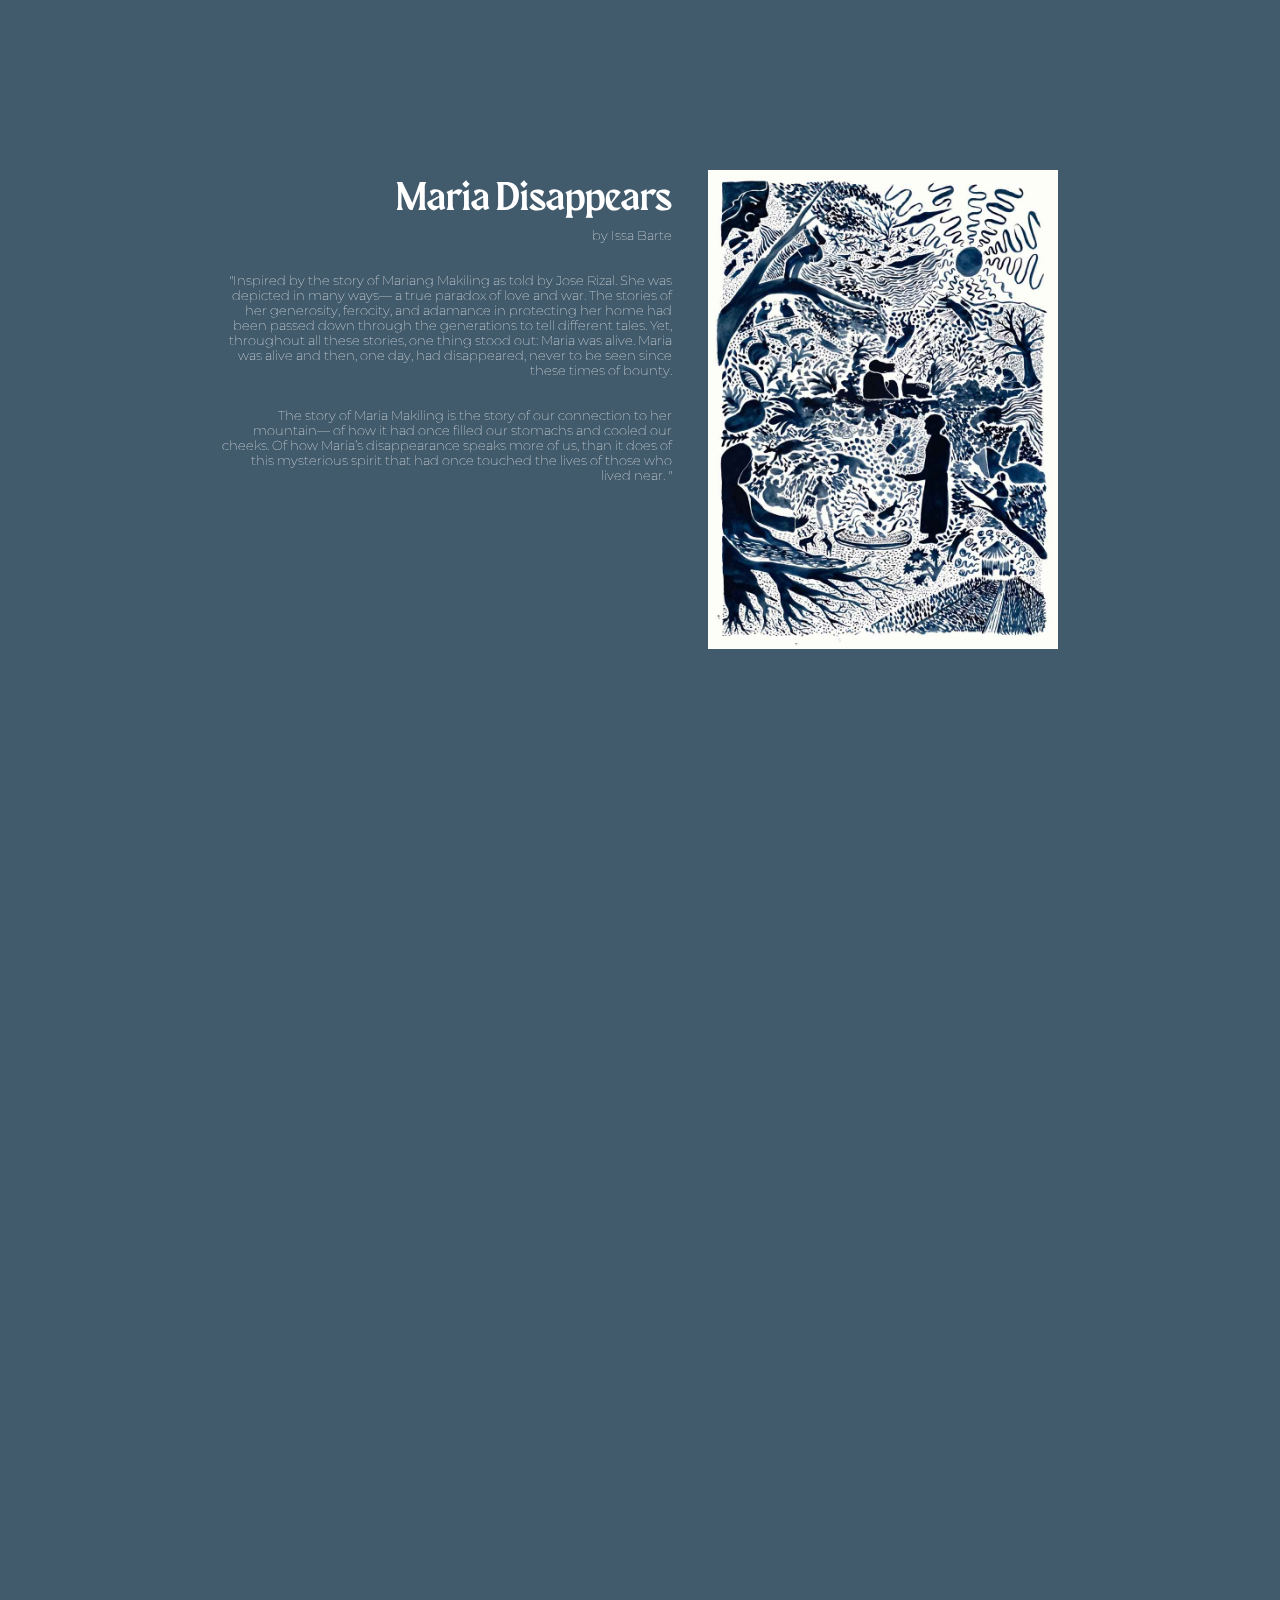
==== commit 23b23dc0: "The Grand Responsive Update" ====
--- a/index.html
+++ b/index.html
@@ -15,7 +15,7 @@
     <link href="css/style.css" rel="stylesheet" type="text/css">
 </head>
 <body>
-    
+
 <div class="parentDiv zindex_300">
   <div class="nav">
     <ul>
@@ -28,7 +28,7 @@
 </div>
     
 
-
+ <div class ="ResponsiveHide">   
   <div class="parallax-container zindex50">
     <div id="disappear2" class="parallax-layer layer-0" data-parallax-speed="0.05" data-max-scroll="11000"></div>
     <div class="parallax-layer layer-0_5" data-parallax-speed="0.01" data-max-scroll="11000">
@@ -463,19 +463,25 @@
         
     </div>
     
-
+</div>
 
      
     
     
     <div class = "zindex50 content4 ">
-        <div class="footerModified">
+
+        </div>
+    
+    <div class="content5 zindex_300">
+            <div class="footerModified zindex300">
 <div class="footer-row">
 <ul class="footer_list">
     <li class="footer-title">KAGUBATAN</li>
-    <li class="footer-text"><a href="https://www.kagubatan.ph" class="footer-text"></a>The Journey</li>
+    <li class="footer-text"><a href="kagubatan.ph" class="footer-text"></a>The Journey</li>
     <li class="footer-text"><a href="https://www.muse.place/kagubatan" class="footer-text">Experience the Virtual Gallery</a></li>
-    <li class="footer-text"><a href="https://kagubatan.myshopify.com/collections/all" class="footer-text">Shop the Artworks</a></li>
+    <li class="footer-text">
+        <a href="https://kagubatan.myshopify.com/collections/all" class="footer-text">Shop the Artworks</a>
+    </li>
 <li class="footer-text"><a href="https://www.instagram.com/kagubatan.ph/" class="footer-text">Instagram</a></li>
 </ul>
 </div>
@@ -488,6 +494,307 @@
     </div>
     </div>
         </div>
+    
+    
+    
+<div class="responsiveOnly">
+    
+    <div class="responsiveSection1">
+        <h2 class="Titular">KAGUBATAN</h2>
+    
+    </div>
+        <div class="responsiveSection2">
+            <div>
+                    <div class="borderLeft puddingtop">
+            <img class="size6" src="img/River-I---Angelo-Mendoza_edited.jpg" alt="">
+        </div>
+        <div class = "borderRight descriptionFlex sizeEdit">
+            <h2 class="ParagraphHeading">River I</h2>
+            <h1 class= "ParagraphBody">by Angelo Mendoza</h1>
+            <h1 class ="ParagraphBody">Water and lahar weaving together to form this serene landscape as photographed from above a braided river in Botolon, Zambales.</h1>
+        </div> 
+    </div>
+            
+            
+          <div class="responsiveFlexible puddingbottom puddingtop">
+            <img class="sizeEdit2" src="img/DSC_2029_edit2.jpg" alt="">
+        </div>
+                 
+ 
+    </div>
+    
+     <div class="responsiveSection3">
+                <div class ="puddingbottom">
+          <div class ="responsiveFlexible ">
+            <img class="size4 size4override" src="img/DSC_2346_edit2.jpg" alt="">
+        </div> 
+<div class = "descriptionFlex2 borderLeft descriptionFlexEdit ">
+            <h2 class="ParagraphHeading textleft textEdit">Agos I and Agos II</h2>
+            <h1 class= "ParagraphBody textleft textEdit">by Sara Erasmo</h1>
+            <h1 class ="ParagraphBody textleft textEdit">Agos I and II are inspired by the simple way water distorts objects and refracts light. These works show the tiny worlds that exist within our world, and the inescapable ebb and flow of life.
+                    </h1>
+                </div>   
+
+    </div>
+         
+    <div>  
+        <div class="specialflex puddingtop puddingbottom">
+            <img class="size6" src="img/Guardian-of-the-Marsh_edited.jpg" alt="">
+        </div>
+        <div class = "descriptionFlex3 borderLeft borderRight">
+            <h2 class="ParagraphHeading">Guardian of the Marsh</h2>
+            <h1 class= "ParagraphBody">by Gab Meija</h1>
+            <h1 class ="ParagraphBody">The Manobo indigenous leaders, the guardians of the sacred Lake Panlabuhan, have coexisted with this wetland complex of lakes, rivers, and peatswamp forests adapting to the rise and fall of water. A changing landscape threatened by our changing climate and society.</h1>
+        </div>  
+    </div>
+         
+    <div>
+        <div class="borderLeft puddingtop responsiveFlexible">
+            <img class="size6 puddingtop" src="img/OurSacredLand_edited2.jpg" alt="">
+        </div>
+        <div class = "borderRight descriptionFlex sizeEdit">
+            <h2 class="ParagraphHeading">Our Sacred River</h2>
+            <h1 class= "ParagraphBody">by Pau Villanueva</h1>
+            <h1 class ="ParagraphBody">
+                
+            Manobo children are playing in an abandoned boat beside the Pulangi river. The river is considered the longest river in Bukidnon, Mindano and see the river as their cultural identity and source of livelihood. The US state-funded Pulangi V project has been protested by local leaders to campaign against the adverse environmental impacts the project brings. Environmental activists have been harassed and killed, whereas militarization has been heavily implemented in regions with large corporate investment to exploit natural resources.
+</h1>
+        </div>
+    </div>
+   
+    <div class="puddingbottom">
+     <div class ="borderRight borderLefted puddingtop responsiveFlexible">
+            <img class="size6" src="img/Kingfisher---Ivan-Torres-05153_edited.jpg" alt="">
+        </div>  
+          <div class = "descriptionFlex2 borderLeft sizeEdit textEdit">
+            <h2 class="ParagraphHeading textleft textEdit">Kingfisher</h2>
+            <h1 class= "ParagraphBody textleft textEdit">by Ivan Torres</h1>
+            <h1 class ="ParagraphBody textleft textEdit">
+A White Collared kingfisher patiently waits for a meal in the mangroves of Caramoan as morning dawns.</h1>
+        </div>    
+         
+    </div>
+         
+    <div class="responsivePadding">
+        <div class= "puddingtop responsiveFlexible">
+            <img class="sizeEdit size6" src="img/Pangalay-sa-Papan-2021_edited.jpg" alt="">
+            
+        </div>
+        <div class = "descriptionFlex3 borderLeft borderRight sizeEdit puddingbottom2">
+            <h2 class="ParagraphHeading">Pangalay sa Papan</h2>
+            <h1 class= "ParagraphBody">by Alagá at Sining</h1>
+            <h1 class ="ParagraphBody">The original concept of the Pangalay is based on the pre-Islamic and Buddhist concept of male and female celestial angels. Among Philippine indigenous dances, the Pangalay dance style has the richest movement vocabulary inspired by nature. For nature, through illustration and biomimicry in drag, reveres the queerness and the choreography of Papan integrated into Pangalay, on how they move and impact wetland ecosystems.
+            </h1>
+            
+    
+        </div>          
+    </div>
+         
+                
+         
+    </div>
+    
+<div class="responsiveSection4">
+
+    
+    </div>
+    
+<div class="responsiveSection5">
+
+    
+    </div>
+    
+<div class="responsiveSection6">
+       <div class="responsivePadding puddingtop puddingbottom">
+
+        <div class="responsiveFlexible puddingtop">
+            <img class="size6" src="img/Vegetable-Terraces_edited.jpg" alt="">
+        </div>
+        <div class = "descriptionFlex3 borderLeft borderRight">
+            <h2 class="ParagraphHeading">Cordilleras I</h2>
+            <h1 class= "ParagraphBody">by Angelo Mendoza</h1>
+            <h1 class ="ParagraphBody">A lonesome house in the midst of a vast, winding mountain range with growing vegetable terraces dappled in sunrise hues.
+</h1>
+        </div>       
+    </div> 
+    
+    <div class="puddingbottom">
+        <div class ="borderRight borderLefted puddingtop responsiveFlexible">
+            <img class="size6 sizeEdit" src="img/Tarictic---Ivan-Torres-05258_edited.jpg" alt="">
+        </div>
+          <div class = "descriptionFlex2 borderLeft sizeEdit textEdit">
+            <h2 class="ParagraphHeading textleft textEdit">Tariktik</h2>
+            <h1 class= "ParagraphBody textleft textEdit">by Ivan Torres</h1>
+            <h1 class ="ParagraphBody textleft textEdit">A portrait of a Luzon tarictic hornbill taken in Caramoan. These large and vibrant birds are more commonly known as Luzon hornbills, and they thrive in the lush forests of Luzon, Polillo, and nearby islands. One of the smallest of the hornbill family in the Philippines, this endemic bird is now threatened due to the destruction of its forest habitat.</h1>
+        </div>    
+              
+    </div>
+    
+    <div class ="puddingbottom">
+        <div class="borderLeft puddingtop responsiveFlexible">
+            <img class="size6" src="img/Pau_villan.jpg" alt="">
+        </div>
+        <div class = "descriptionFlex borderRight sizeEdit">
+            <h2 class="ParagraphHeading">Our Sacred Land</h2>
+            <h1 class= "ParagraphBody">by Pau Villanueva</h1>
+            <h1 class ="ParagraphBody">An Aeta elder gazes at an ongoing construction site that was once their own cultivated ancestral land to make way for the New Clark City in Sitio Alli, Capaz, Tarlac City. The development project, estimated to be as big as half of the entire Metropolitan Manila, is envisioned by the Philippines government to be the first ‘climate-change resilient’ city in the country. The change in landscape – from flora and fauna to roads and infrastructure – is rendering irreversible damage to the natural world that is the Aetas’ only source of information, passed on from one generation to another through oral tradition.
+</h1>
+        </div>     
+    </div>
+    
+    
+    <div>
+                  <div class="borderRight centerResponsive2 puddingtop">
+            <img class="size11" src="img/Panimahawa_Gab-Mejia_edited.jpg" alt="">
+        </div> 
+          <div class = "descriptionFlex borderRight descriptionMobile2 puddingbottom">
+            <h2 class="ParagraphHeading textleft textEdit3">Panimahawa</h2>
+            <h1 class= "ParagraphBody textleft textEdit3">by Gab Meija</h1>
+            <h1 class ="ParagraphBody textleft textEdit3">Panimahawa, the name of this once deforested mountain range, slowly grows in patches of forests. Panimahawa means the end of a grueling battle. Light now shines on its ridges.</h1>
+        </div>    
+   
+    </div>
+    
+    <div>
+                    <div class="borderLeft centerResponsive2 puddingtop">
+            <img class="size11" src="img/DSCF9092---JPEG_edited.jpg" alt="">
+        </div>
+          
+          <div class = "descriptionFlex borderRight descriptionMobile2 puddingbottom">
+            <h2 class="ParagraphHeading">Cloud Kingdom</h2>
+            <h1 class= "ParagraphBody">by Javi Cang</h1>
+            <h1 class ="ParagraphBody puddingbottom">From the summit of Mount Pulag, the very pinnacle of Luzon, clouds billow across the high montane forests of the Cordillera. Well-known for its endemic dwarf bamboo that thrive on its upper slopes, Mount Pulag also houses a diverse ecosystem that flourishes in high elevation and the temperate environment of the cloud forests that exist in the neighboring peaks. Leaving the camera shutter open for two minutes was just enough time to smooth the motion of the clouds at the break of dawn.</h1>
+        </div>      
+    </div>
+    
+    </div>    
+    
+    
+    <div class="responsiveSection7">
+
+    
+    </div>
+
+    <div class="responsiveSection8">
+        <div>
+              <div class="borderRight centerResponsive2 puddingtop2">
+            <img class="size11 puddingtop" src="img/King-of-Birds2.jpg" alt="">
+        </div>
+          <div class = "descriptionFlex2 borderLeft descriptionMobile2">
+            <h2 class="ParagraphHeading textleft textEdit3">The King of Birds</h2>
+            <h1 class= "ParagraphBody textleft textEdit3">by Kara Pangilinan</h1>
+            <h1 class ="ParagraphBody textleft textEdit3">The Philippine Eagle is a large, awe-inspiring bird that is often exudes a sense of power. Through this highly intricate rendition of this rare creature, perhaps that sense of power might be felt.</h1>
+        </div>    
+
+    </div>
+        
+     <div>
+    <div class="borderLeft centerResponsive2 puddingtop">
+            <img class="size11" src="img/Clock-of-the-Mountains_edited.jpg" alt="">
+        </div>
+          
+          <div class = "descriptionFlex borderRight descriptionMobile2">
+            <h2 class="ParagraphHeading">Clock of the Mountains</h2>
+            <h1 class= "ParagraphBody">by Kara Pangilinan</h1>
+            <h1 class ="ParagraphBody">The Rufous Hornbill is another rare majestic bird, known as the clock of the mountains because of it's distinct hourly call and a form that is distinguishable even as a black and white illustration.</h1>
+        </div>         
+    </div> 
+        
+    <div>
+        <div class="borderLeft puddingtop responsiveFlexible">
+            <img class="size6" src="img/Pagkikineme_edited2.jpg" alt="">
+        </div>
+        <div class = "descriptionFlex3 borderLeft borderRight sizeEdit">
+            <h2 class="ParagraphHeading">Pagkikineme ng Cariñosa</h2>
+            <h1 class= "ParagraphBody">by Alagá at Sining</h1>
+            <h1 class ="ParagraphBody">Cariñosa is a courtship dance that portrays acts of affection between a man and a woman,  introduced by the Spaniards during their colonization of the Philippines. In this work, queers the participation of native biodiversity and the choreography of anthropocentric-patriarchal power that was projected and imposed during the time when we were ruled by colonizers; deconstructing the gender roles in performance of the traditional Cariñosa, and decolonization of form in the correlation of human and native biodiversity in the art of designing sequences of queer patterns and movements.
+            </h1>
+    
+        </div>         
+    </div>
+        
+   <div class="puddingbottom puddingtop">
+          <div class="borderRight responsiveFlexible puddingtop">
+            <img class="size11" src="img/flower1.jpg" alt="">
+        </div>  
+       <div class = "descriptionFlex2 borderLeft descriptionMobile">
+            <h2 class="ParagraphHeading">The Endangered Bloom</h2>
+            <h1 class= "ParagraphBody">by Javi Cang</h1>
+            <h1 class ="ParagraphBody">The bloom of a Rafflesia - despite its fascinating beauty- is both extremely fleeting and precariously rare. There are roughly 30 species of rafflesia existing on our planet- all in Southeast Asia. Roughly half of those exist solely in the Philippines, like this Rafflesia panchoana in Mount Makiling, making our archipelago the center of Rafflesia diversity. Like many other flora and fauna, however, habitat degradation has become the biggest threat to the future of the Rafflesia. Rafflesia is just one part of a vast, interconnected ecosystem, but they tells a story that often goes ignored: the story of this fascinating yet immensely delicate planet that provides life for all of us.
+           </h1>
+        </div>    
+      
+    </div>
+        
+    <div class ="puddingbottom">
+         <div class="borderLeft centerResponsive puddingtop">
+            <img class="size11" src="img/Maria-Sinukuan_edited2.jpg" alt="">
+        </div>
+          
+          <div class = "descriptionFlex borderRight descriptionMobile">
+            <h2 class="ParagraphHeading">The Story of Maria</h2>
+            <h1 class= "ParagraphBody">by Issa Barte</h1>
+            <h1 class ="ParagraphBody">"Once known as the Sun God of war and death, Aring Sinukuan was revered by Kapampangans. Known to have taught rice culture, wood cutting, and much more to their early inhabitants, Aring Sinukuan was a powerful force of nature.
+              </h1>
+              <h1 class ="ParagraphBody">
+The rich story of Aring Sinukuan, along with his children and wife, was rebranded during the
+Spanish times in a bid to convert natives into Roman Catholicism. From the Sun God came the
+mountain goddess, Maria Sinukuan. A generous goddess associated with the unusual bountiful
+forests. This is the visual story of how our people had seen the wild world full of life, of entities
+bigger than us to be revered, and how it had been washed down into a story of Maria who had
+since then, disappeared.
+"</h1>
+        </div>    
+    
+    </div>
+   
+ <div class ="puddingsuperior">
+          <div class = "descriptionFlex2 borderLeft descriptionMobile puddingtop puddingbottom2">
+              <div class="borderRight centerResponsive">
+            <img class="size11" src="img/Maria-Makiling_edited2.jpg" alt="">
+        </div> 
+            <h2 class="ParagraphHeading">Maria Disappears</h2>
+            <h1 class= "ParagraphBody">by Issa Barte</h1>
+            <h1 class ="ParagraphBody">"Inspired by the story of Mariang Makiling as told by Jose Rizal. She was depicted in many
+ways— a true paradox of love and war. The stories of her generosity, ferocity, and adamance in
+protecting her home had been passed down through the generations to tell different tales. Yet,
+throughout all these stories, one thing stood out: Maria was alive. Maria was alive and then,
+one day, had disappeared, never to be seen since these times of bounty.
+</h1>
+        <h1 class ="ParagraphBody">
+The story of Maria Makiling is the story of our connection to her mountain— of how it had once
+filled our stomachs and cooled our cheeks. Of how Maria’s disappearance speaks more of us,
+than it does of this mysterious spirit that had once touched the lives of those who lived near.
+"
+</h1>
+        </div>    
+       
+</div>       
+        
+        
+        
+    </div>
+    
+</div>
+    
+    
+    
+    
+
+    
+    
+    
+    
+    
+    
+    
+    
+    
+    
+    
+    
+    
+    
 
     
     
--- a/css/style.css
+++ b/css/style.css
@@ -208,12 +208,14 @@
 
 
 #disappear {
+    display: initial;
     opacity: 100%;
     margin-right: 0px;
 }
 
 
 #disappear2 {
+    display: initial;
     opacity: 100%;
     margin-right: 0px;
 }
@@ -610,6 +612,15 @@
 
 .content4 {
     background-image: url('https://i.imgur.com/s9ggXwZ.png');
+    top: 12900px;
+    position: absolute;
+    width: 100%;
+    min-height: 5050px;
+    display: flex;
+    align-items: flex-end;
+}
+
+.content5 {
     top: 12900px;
     position: absolute;
     width: 100%;
@@ -930,6 +941,12 @@
     padding-bottom: 30pt;
     margin-top: 50pt;
     width: 100%;
+    
+}
+
+.Footflex {
+    display: flex;
+    height: 100%;
 }
 
 
@@ -1022,6 +1039,8 @@
 @media only screen and (max-width: 820px) {
     
     
+
+    
  .footer-about {
     font-size:11pt;    
 }
@@ -1055,6 +1074,8 @@
     padding-left: 160px;
 }
     
+    /*
+    
 .layer-Picture1 {
     top: 690px;
     flex-direction: column;
@@ -1145,6 +1166,11 @@
     min-height: 5450px;
 }
     
+.content5 {
+    top: 13600px;
+    min-height: 5450px;
+}
+    
 .forestPicture1 {
     top: 11740px;
 }
@@ -1170,12 +1196,182 @@
 }
     
     
+  */  
+    
+ 
+    .responsiveOnly {
+        display:none;
+        
+    }
+    
+    
+    .responsiveSection1 {
+        background-image: url("../img/centered_1st_forest.png");
+  max-width: 100%;
+  height: 1053px;
+  position: static;
+  left: 0;
+  top: 0;
+  background-position: bottom center;
+  background-repeat: no-repeat;
+        background-size: auto 1053px;
+        display: flex;
+        justify-content: center;
+}
+    
+        .responsiveSection2 {
+        background-image: url("../img/phone_gradient.jpg");
+            background-size: cover;
+  max-width: 100%;
+  height: 100%;
+  position: static;
+  left: 0;
+  top: 0;
+  background-position: bottom center;
+}
+    
+        .responsiveSection3 {
+        background-image: url("../img/all_blue.jpg");
+  max-width: 100%;
+  height: 100%;
+  position: static;
+  left: 0;
+  top: 0;
+  background-position: bottom center;
+            background-image: cover;
+}
+    
+    .responsiveSection4 {
+        background-image: url("../img/sky_transition.jpg");
+  max-width: 100%;
+  height: 553px;
+  position: static;
+  left: 0;
+  top: 0;
+  background-position: bottom center;
+  background-repeat: no-repeat;
+        background-size: auto 553px;
+        display: flex;
+        justify-content: center;
+}
+    
+    .responsiveSection5 {
+        background-image: url("../img/2nd_f_small.jpg");
+  max-width: 100%;
+  height: 853px;
+  position: static;
+  left: 0;
+  top: 0;
+  background-position: bottom center;
+  background-repeat: no-repeat;
+        background-size: auto 853px;
+        display: flex;
+        justify-content: center;
+}
+    
+.responsiveSection6 {
+  background-image: url("../img/all_green.jpg");
+  max-width: 100%;
+  height: 100%;
+  position: static;
+  left: 0;
+  top: 0;
+  background-position: bottom center;
+            background-image: cover;
+}
+    
+    .responsiveSection7 {
+        background-image: url("../img/3rd_forest_small.jpg");
+  max-width: 100%;
+  height: 853px;
+  position: static;
+  left: 0;
+  top: 0;
+  background-position: bottom center;
+  background-repeat: no-repeat;
+        background-size: auto 853px;
+        display: flex;
+        justify-content: center;
+}
+    
+.responsiveSection8 {
+  background-image: url('https://i.imgur.com/s9ggXwZ.png');
+  max-width: 100%;
+  height: 100%;
+  position: static;
+  left: 0;
+  top: 0;
+  background-position: bottom center;
+            background-image: cover;
+}
+    
+
+    
+    .ParagraphHeading {
+        font-size: 45px;
+    }
+    
+    .ParagraphBody {
+        font-size: 0.9em;
+    }
+
+    
+    .size4override {
+        padding-left: 0px;
+                max-width: 70%;
+    }
+    
+    .puddingtop {
+        padding-top: 40px;
+    }
+    
+    .puddingtop2 {
+        padding-top: 100px;
+    }
+    
+    .puddingbottom {
+        padding-bottom: 40px;
+    }
+    
+    .puddingbottom2 {
+        padding-bottom: 80px;
+    }
+    
+    .puddingsuperior {
+        padding-bottom: 1600px;
+    }
+    
+    
+    
+    .sizeEdit2 {
+        max-width: 70%;
+    }
+    
+    .responsiveFlexible {
+        display: flex;
+        justify-content: center;
+    }
+    
+    }
+
+.nav {
+    background-image: url("../img/sky_blue.png");
+}   
+    
+
+
+    
+    
+    
+    
+    
+    
     
 
 }
 
 @media only screen and (max-width: 700px) {
-    
+    /*
     .forestPicture4 {
         flex-direction: column-reverse;
         top: 14090px;
@@ -1211,7 +1407,11 @@
     min-height: 6350px;
 }
     
-    
+       .content5 {
+    top: 13600px;
+    min-height: 6350px;
+}
+*/    
 }
 
 @media only screen and (max-width: 620px) {
@@ -1230,14 +1430,18 @@
         flex-direction: column-reverse;
     }
     
+        .textEdit3 {
+        text-align: left;
+    }
+    
+    /*
+    
     .terrace-Picture5 {
         flex-direction: column;
         top: 9290px;
     }
     
-    .textEdit3 {
-        text-align: left;
-    }
+
     
         .content_Green {
     top: 8100px;
@@ -1249,9 +1453,7 @@
     min-height: 1700px;
     }
     
-    .fireflies {
-        display: none;
-    }
+ 
 
 
     .content4 {
@@ -1259,10 +1461,17 @@
         min-height: 6450px;
     }
     
+    .content5 {
+        top: 13900px;
+        min-height: 6450px;
+    }
+    
     .forestPicture1 {
         flex-direction: column-reverse;
     top: 11940px;
 }
+    
+
 
 .forestPicture2 {
     flex-direction: column;
@@ -1285,6 +1494,13 @@
         top: 16290px;
     }
     
+    */
+    
+       .fireflies {
+        display: none;
+    }
+    
+    
     .Titular {
     font-size: 40pt;
         padding-top: 20px;
@@ -1307,11 +1523,27 @@
         margin-right: 0px;
     }
     
+    
+        .ResponsiveHide {
+        display: none;
+        
+    }
+    
+    .responsiveOnly {
+        display: initial;
+        height: 100%;
+    }
+    
+        .content4{
+        display:none;
+    }
+    
 }
 
 
 @media only screen and (max-width: 490px) {
     
+    /*
     .layer-Picture4 {
     top: 2630px;
 }
@@ -1350,6 +1582,12 @@
         min-height: 7150px;
     }
     
+           .content5 {
+        top: 13900px;
+        min-height: 7150px;
+    }
+    
+    */
         .Titular {
     font-size: 34pt;
         padding-top: 20px;
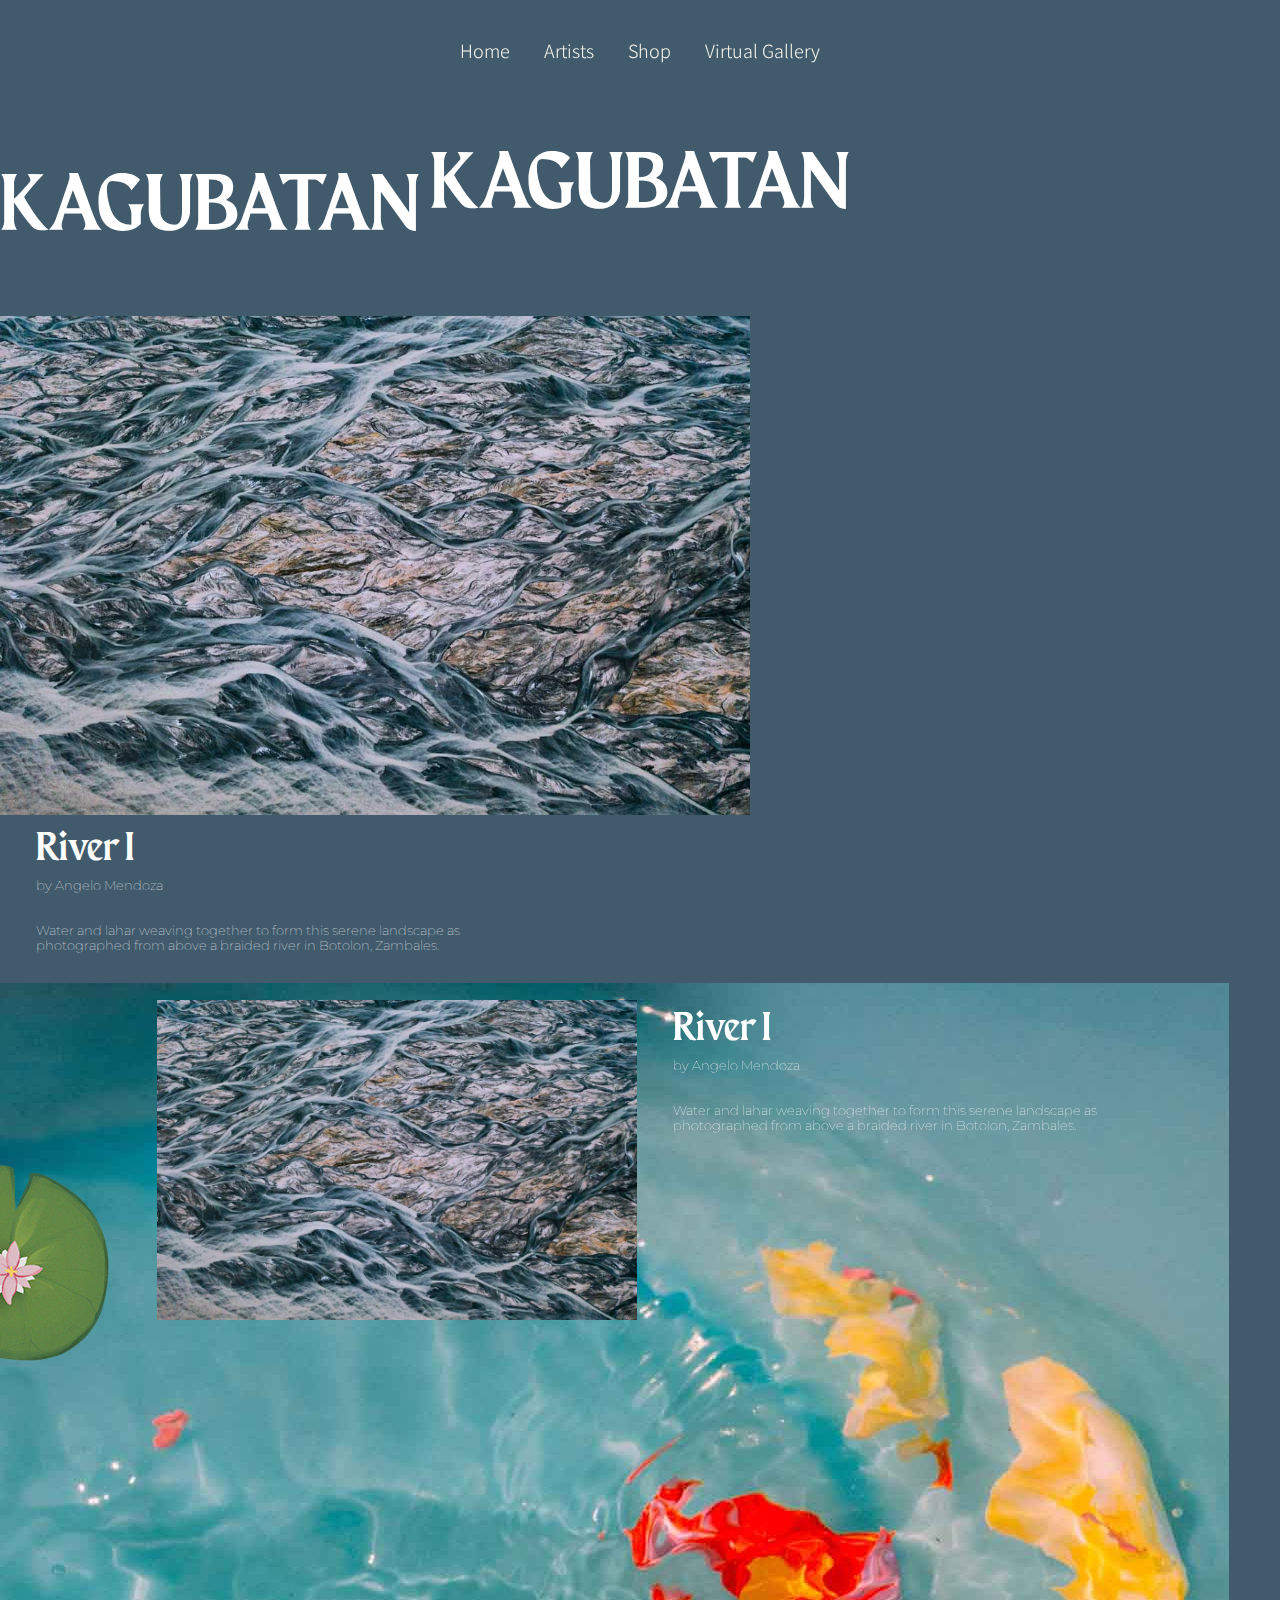
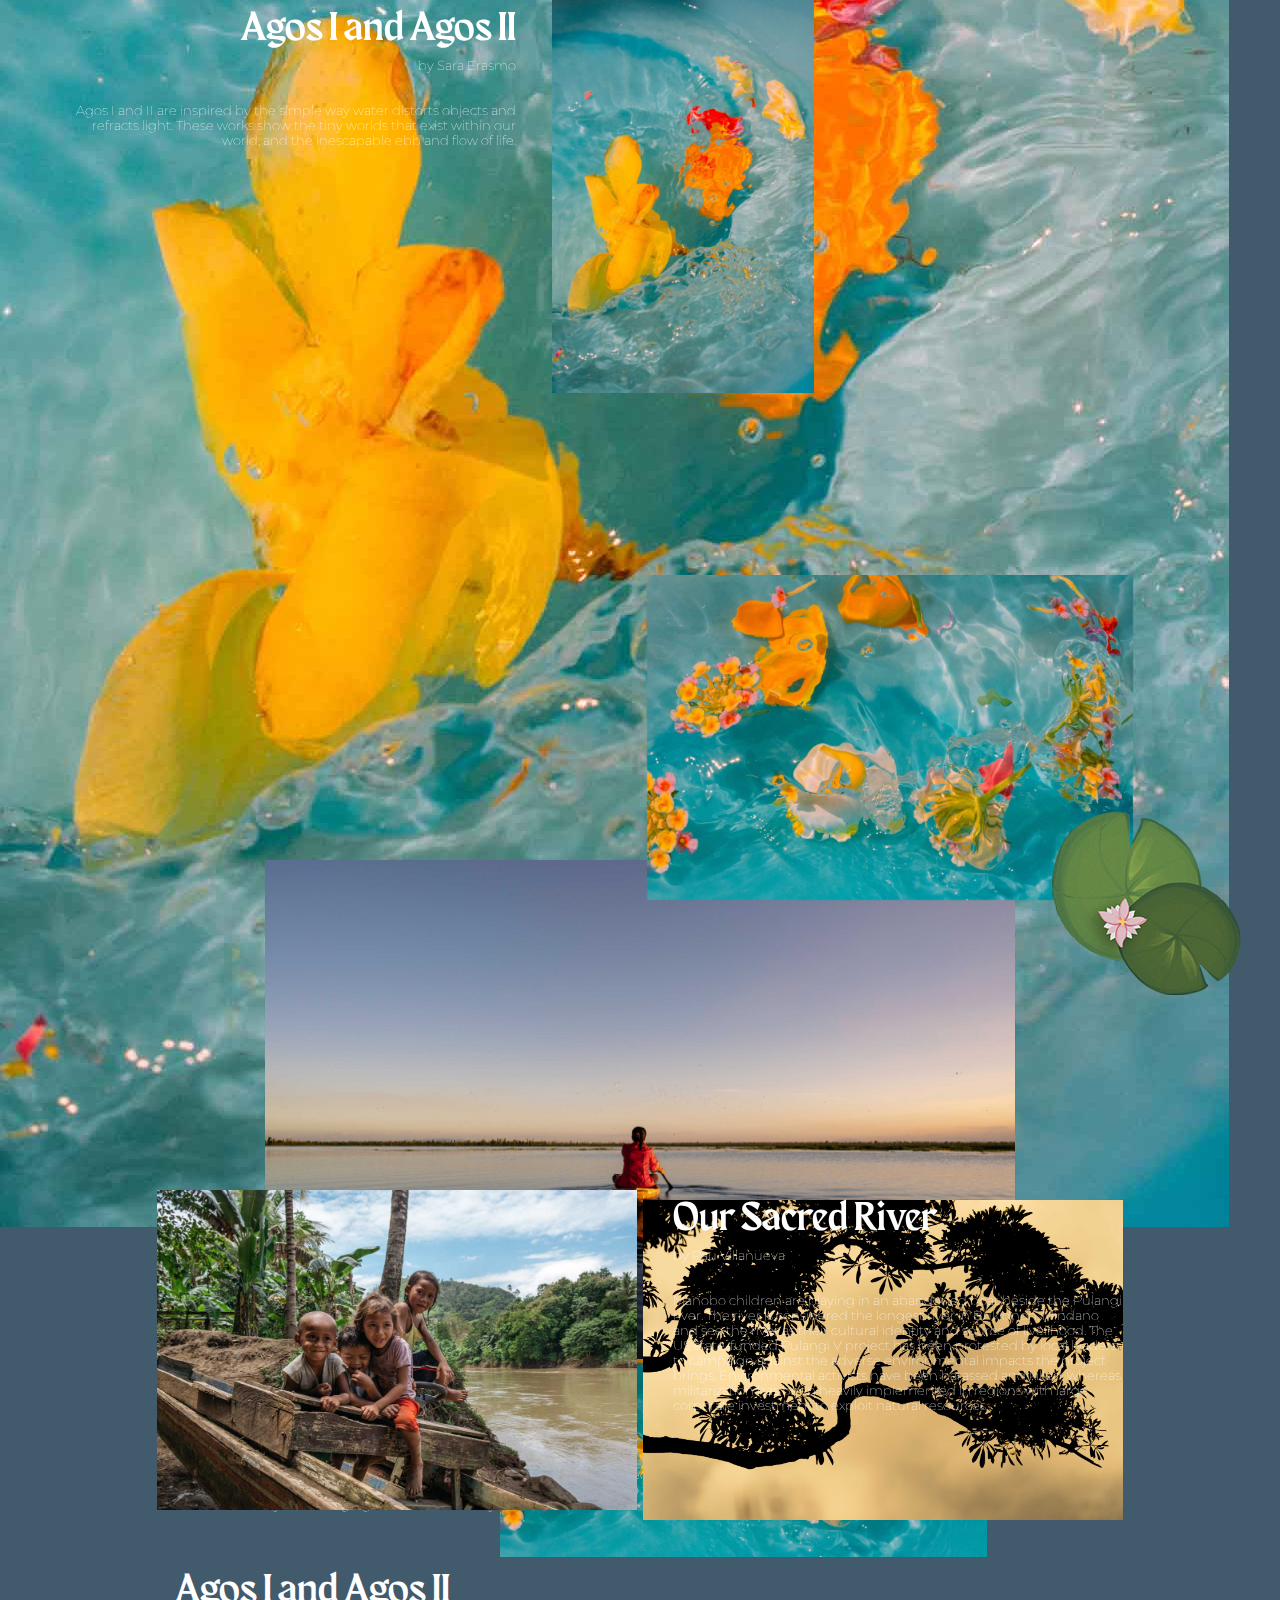
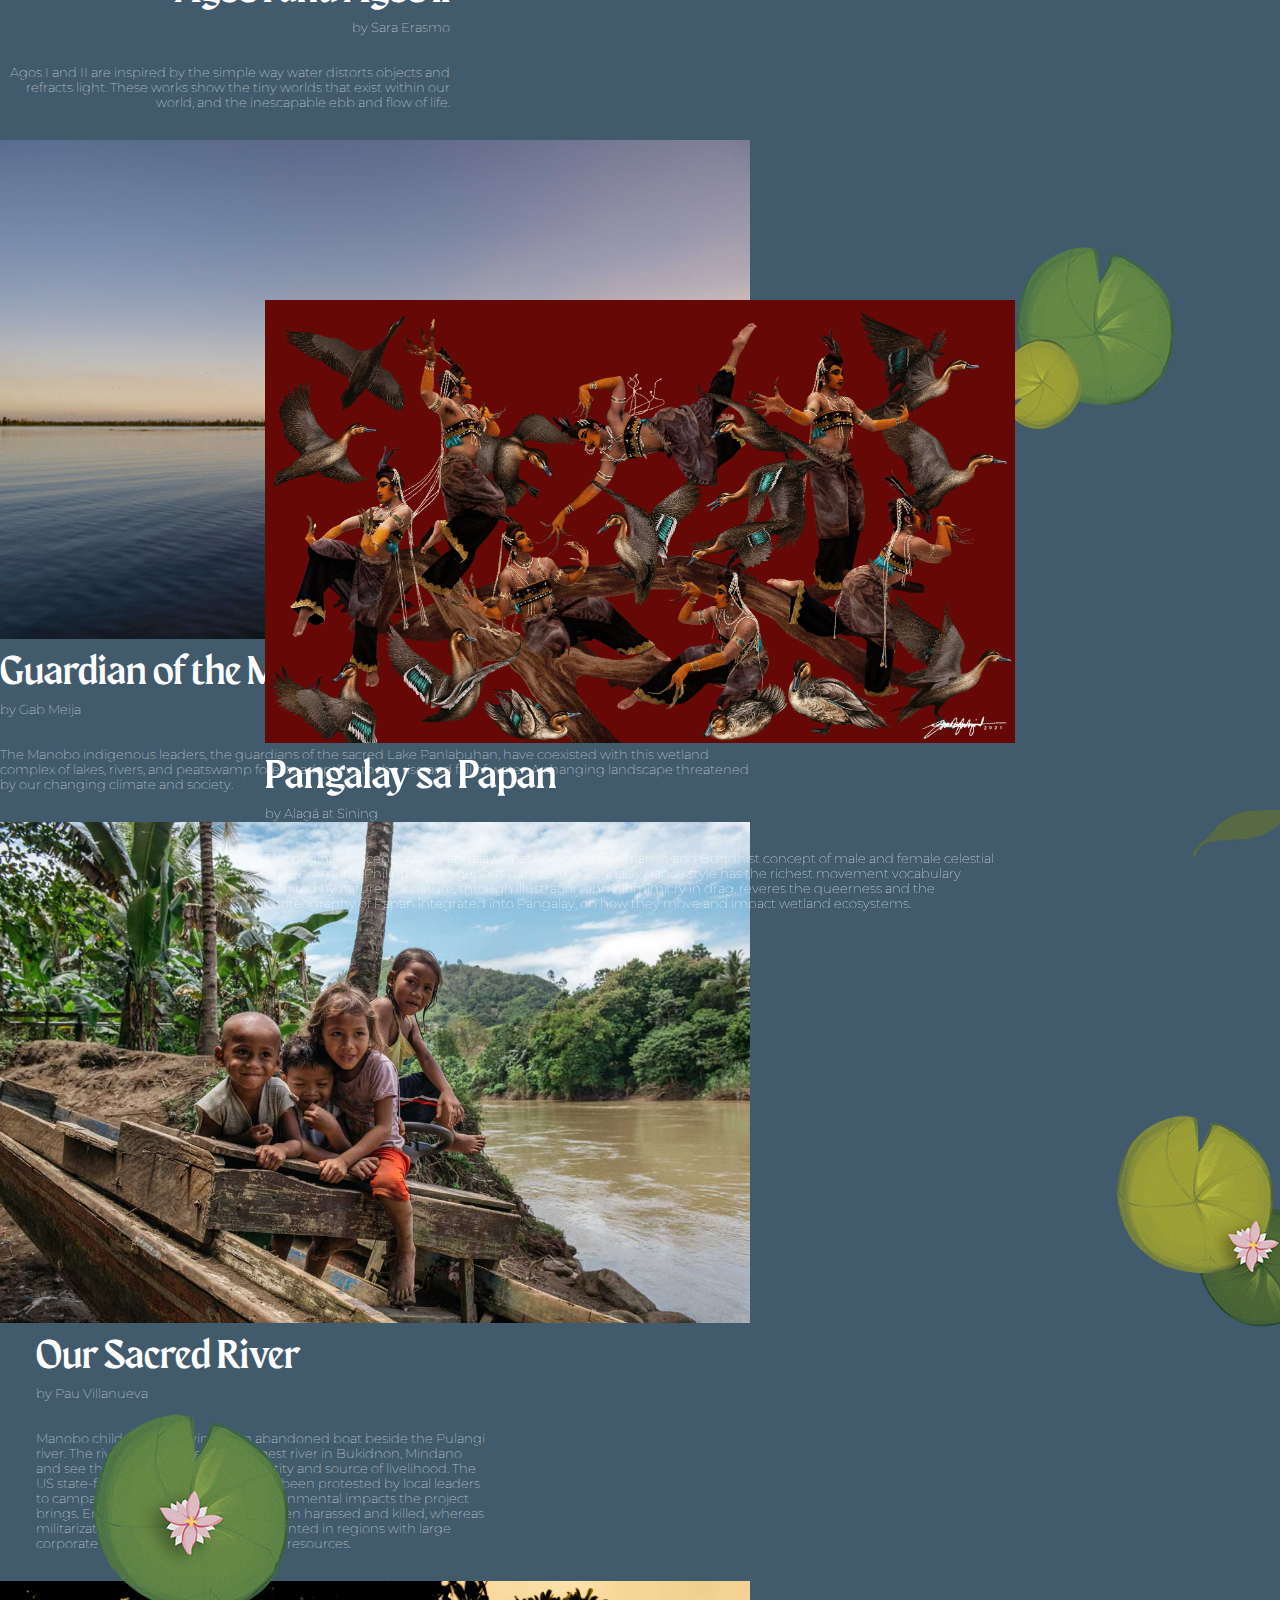
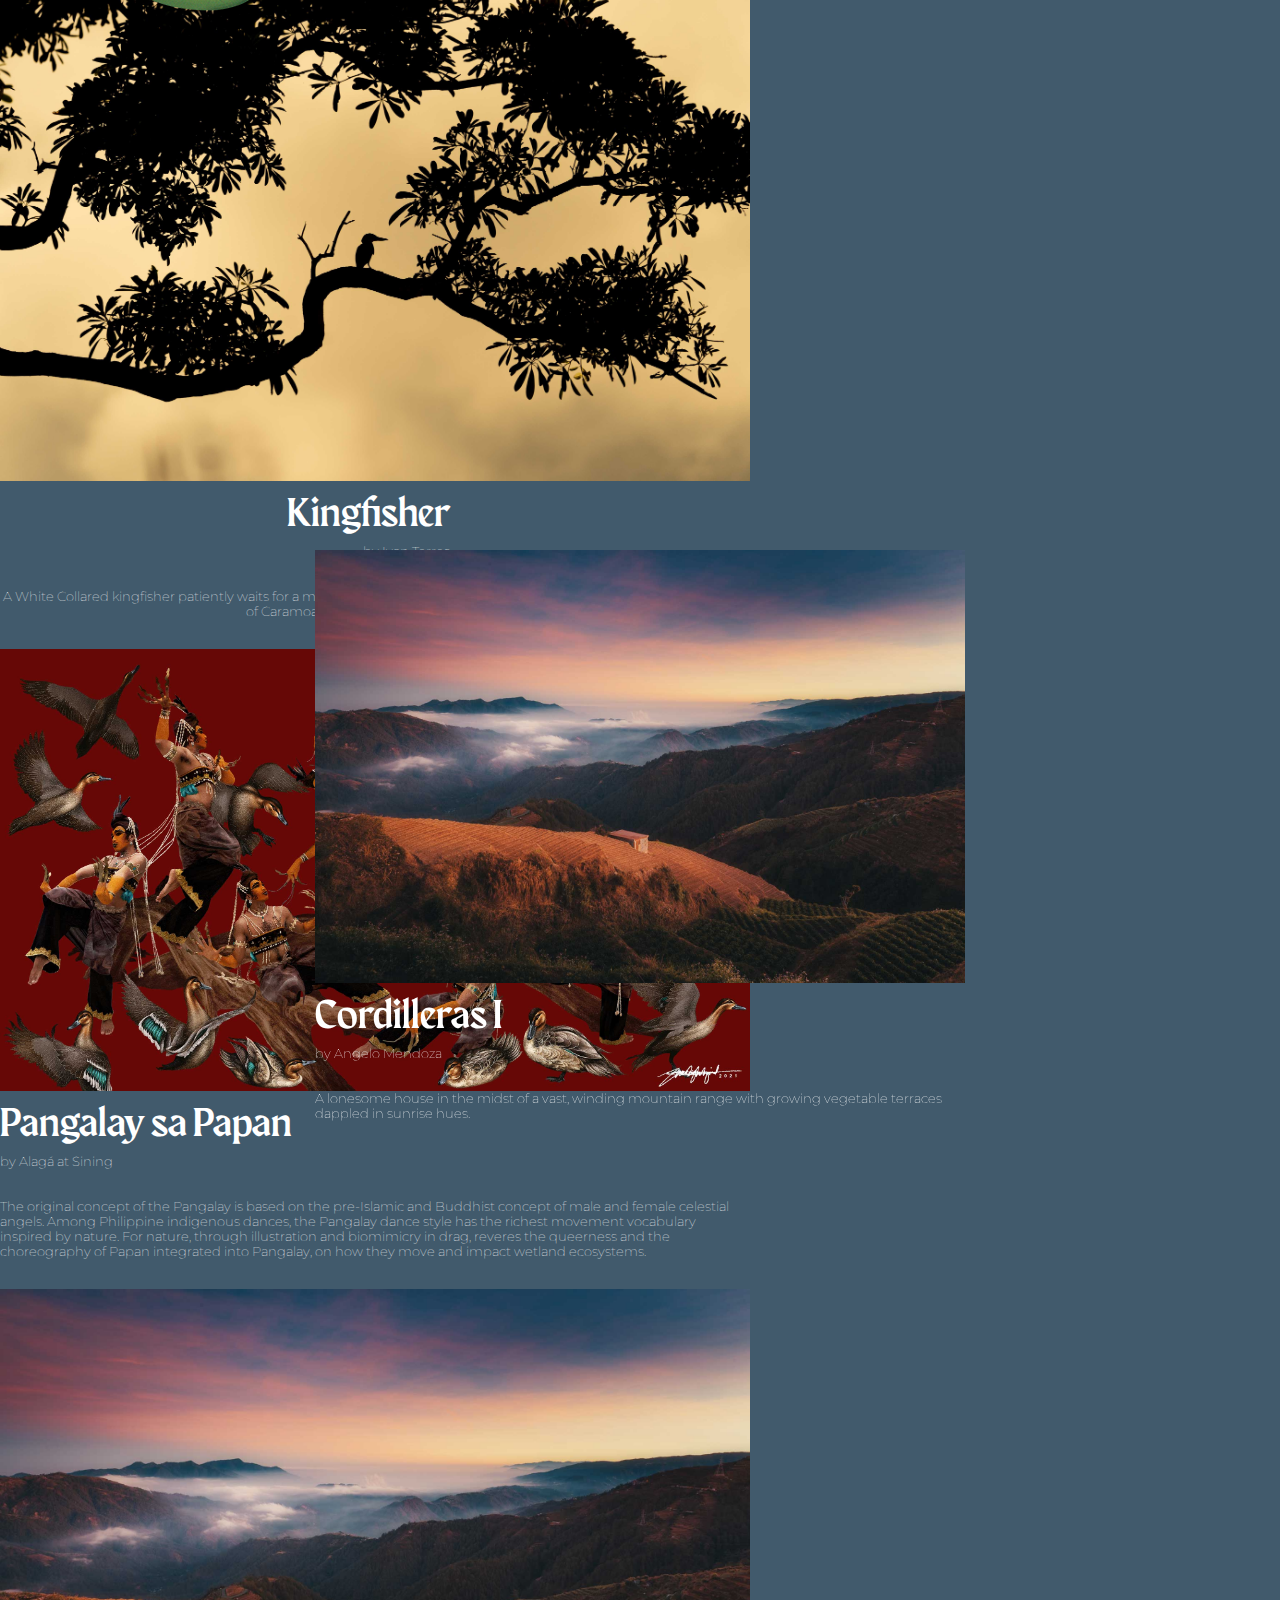
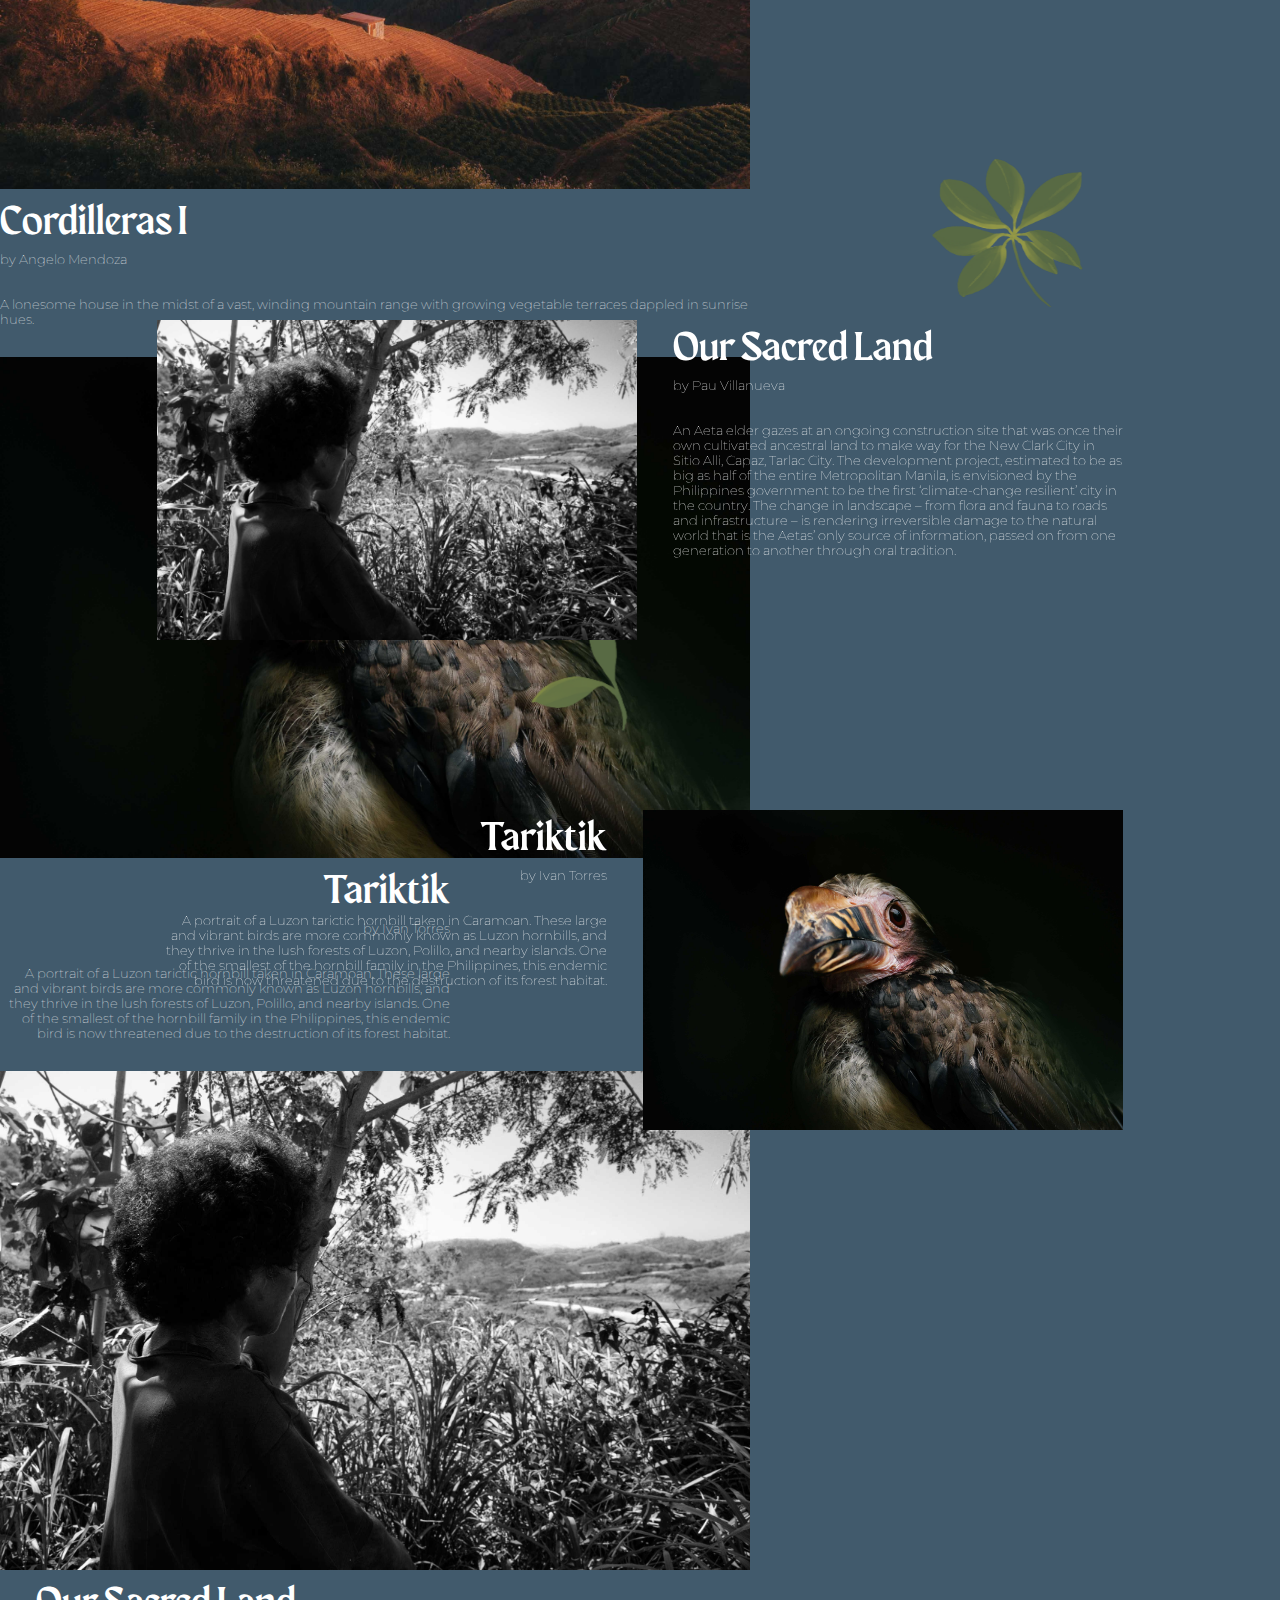
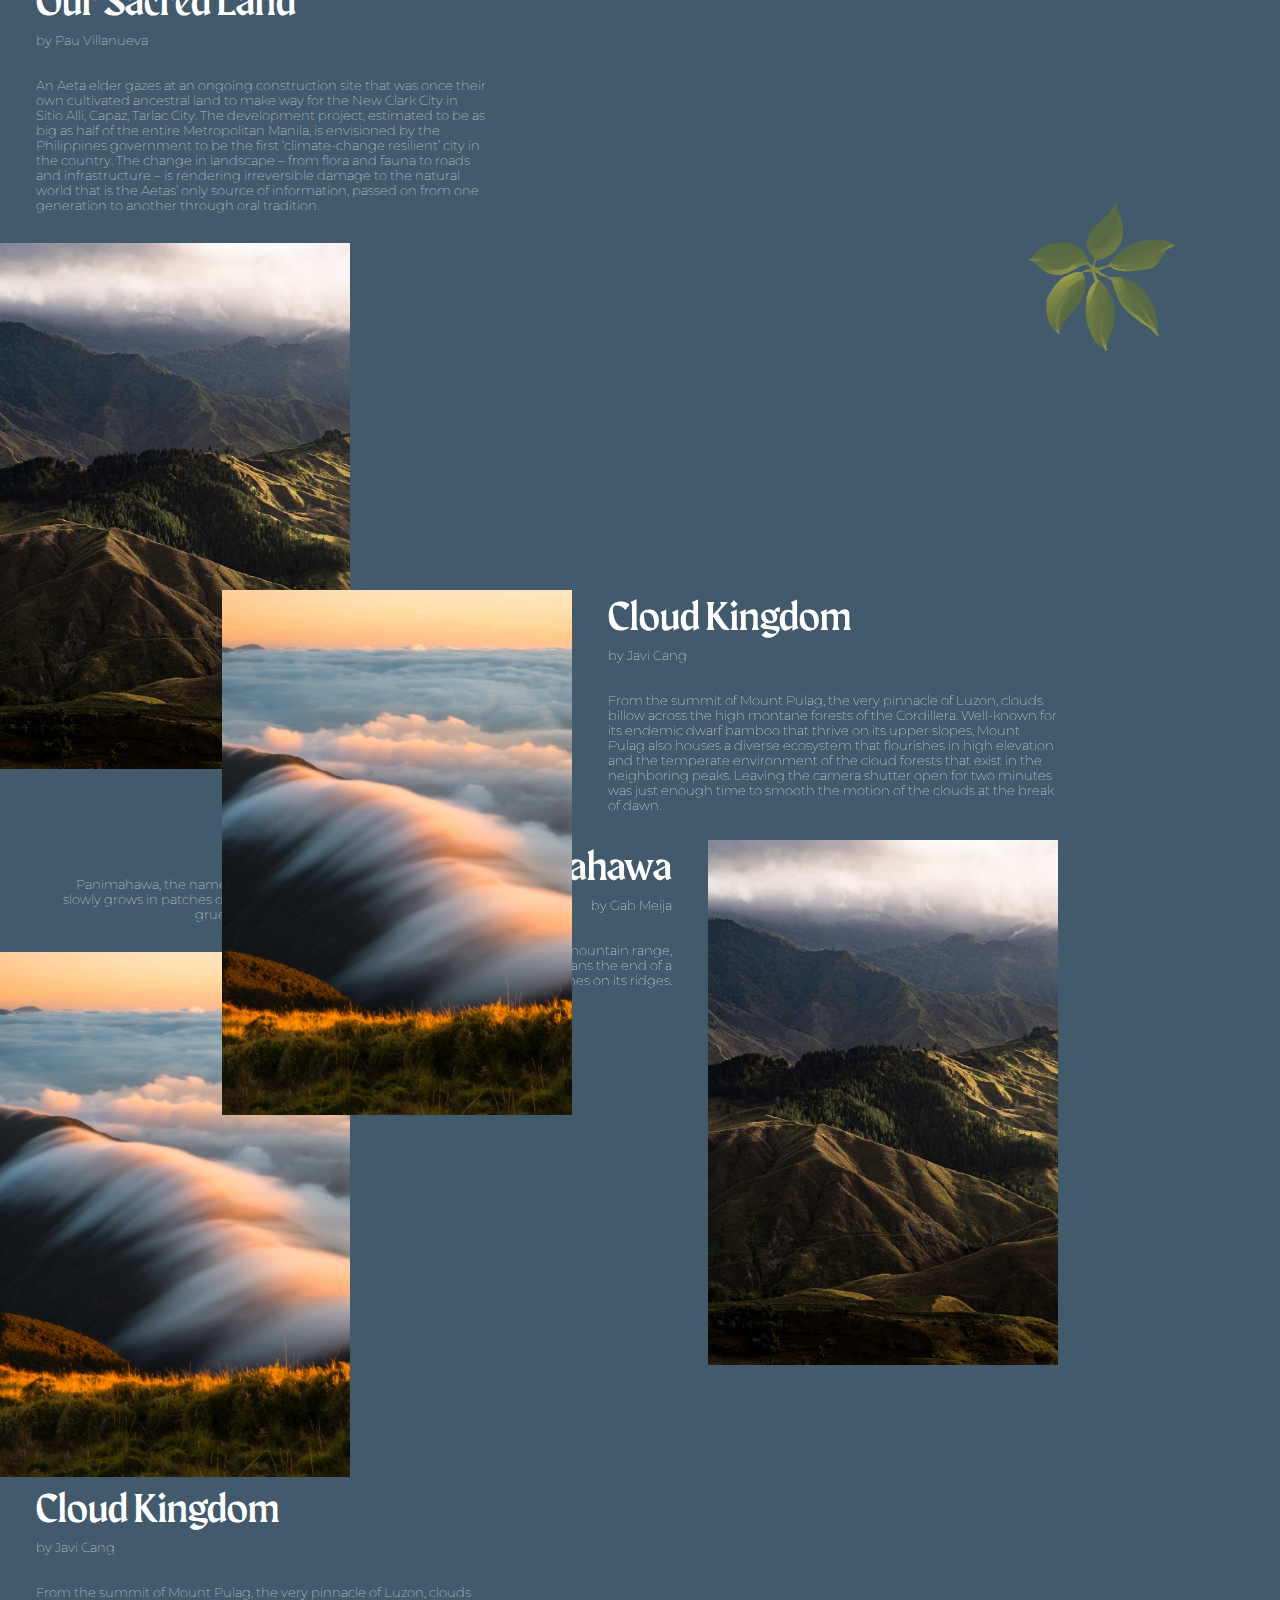
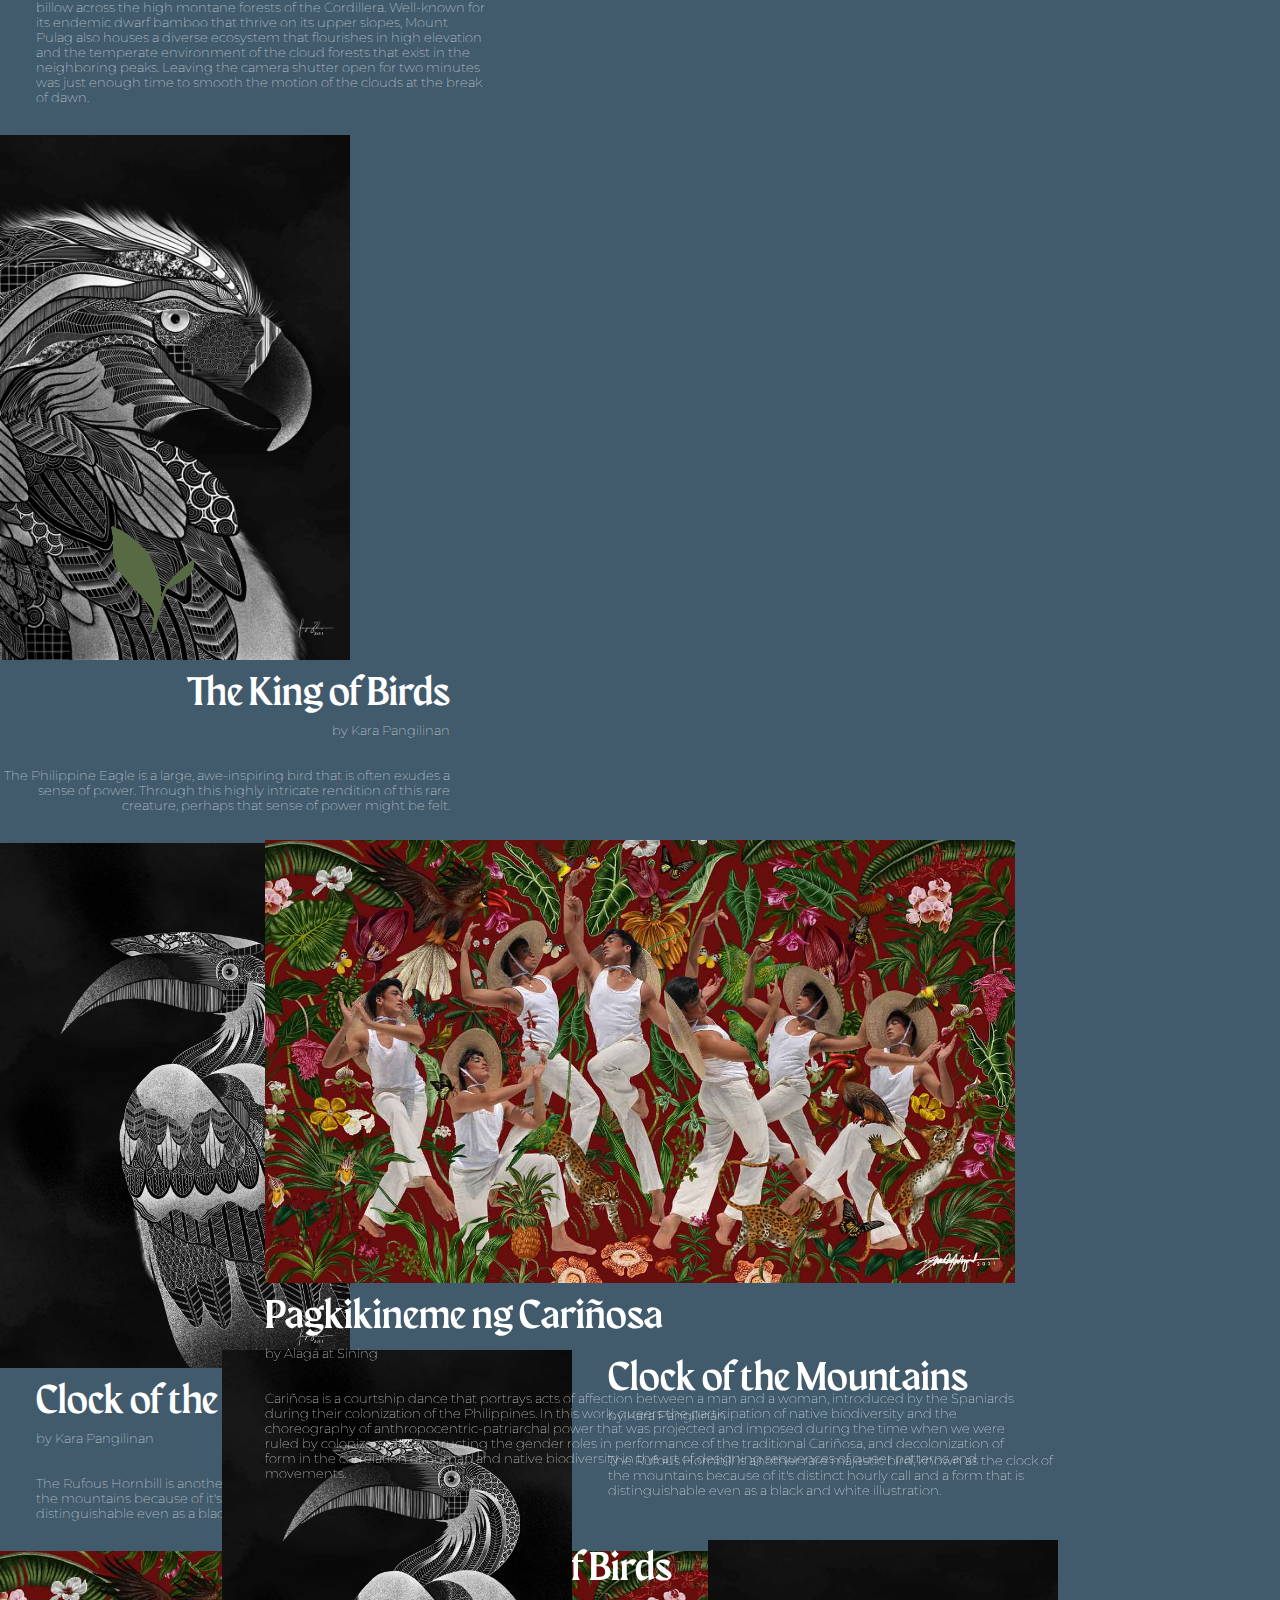
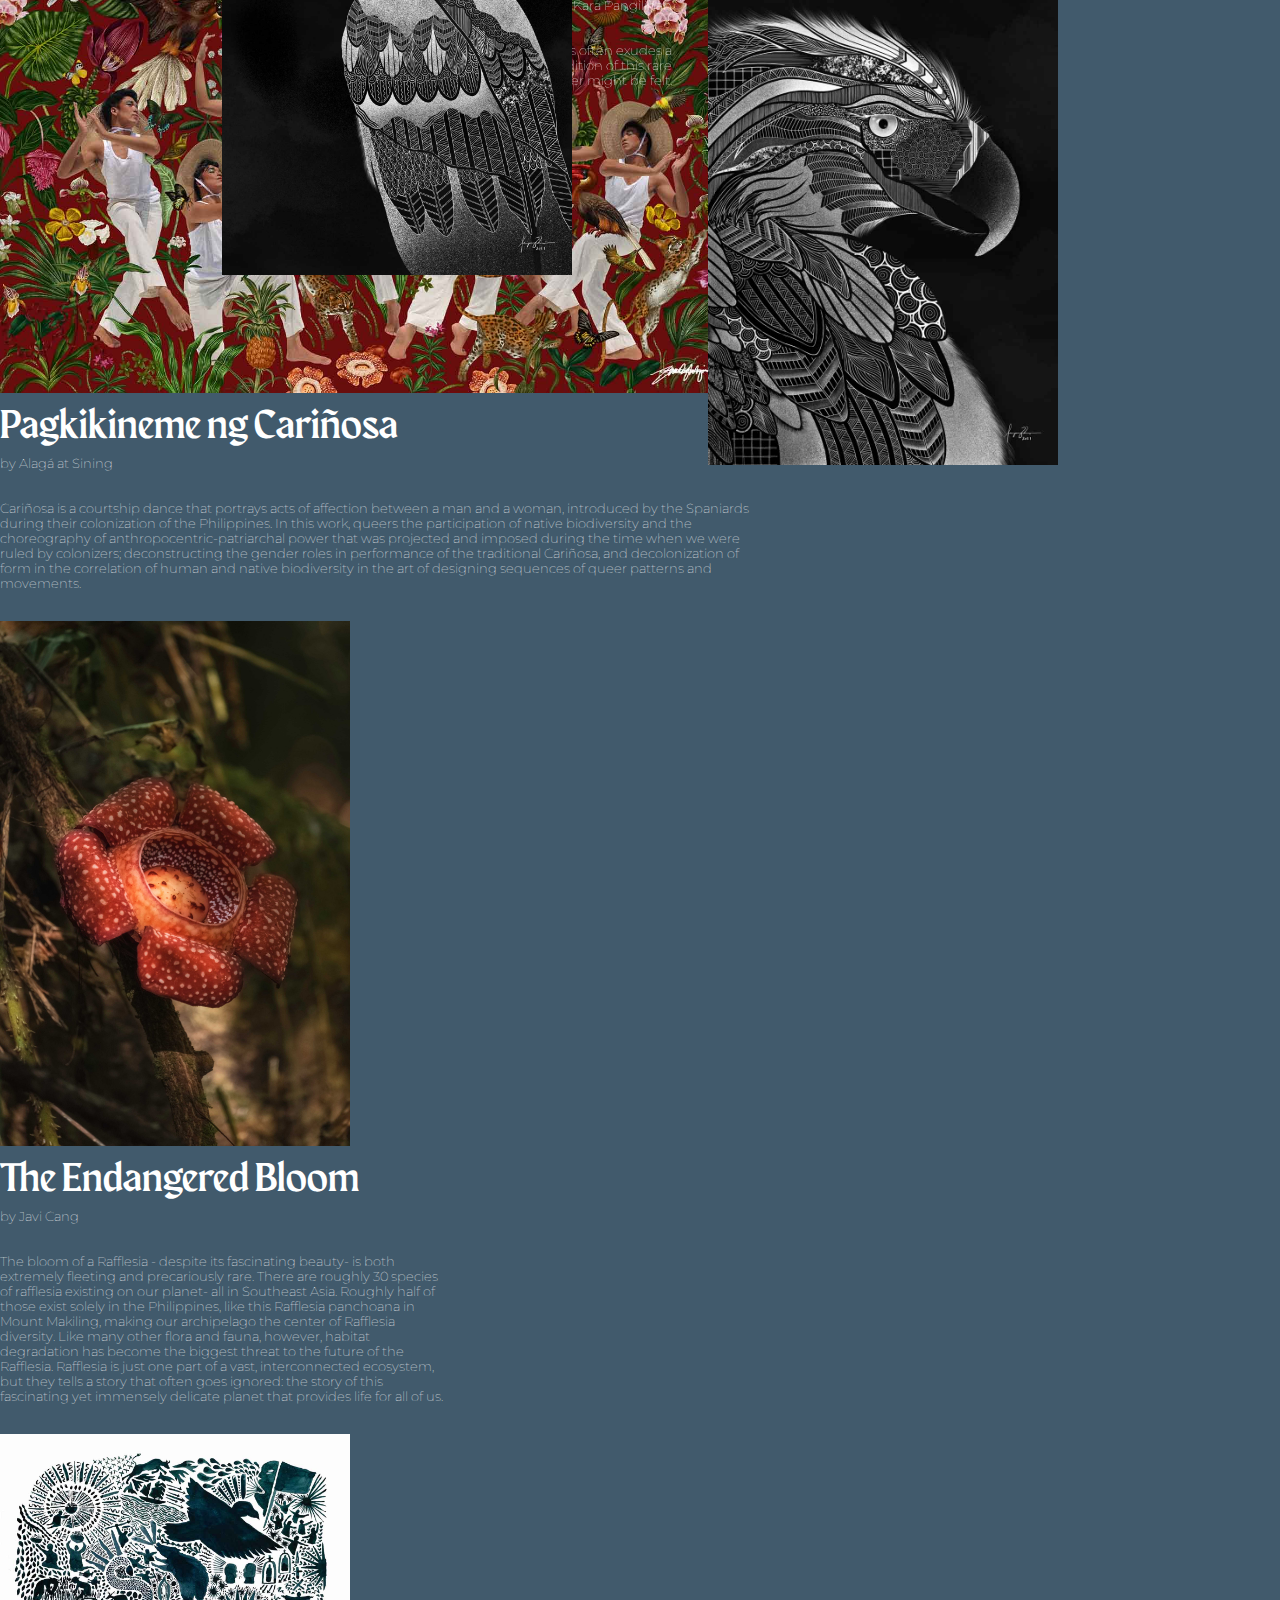
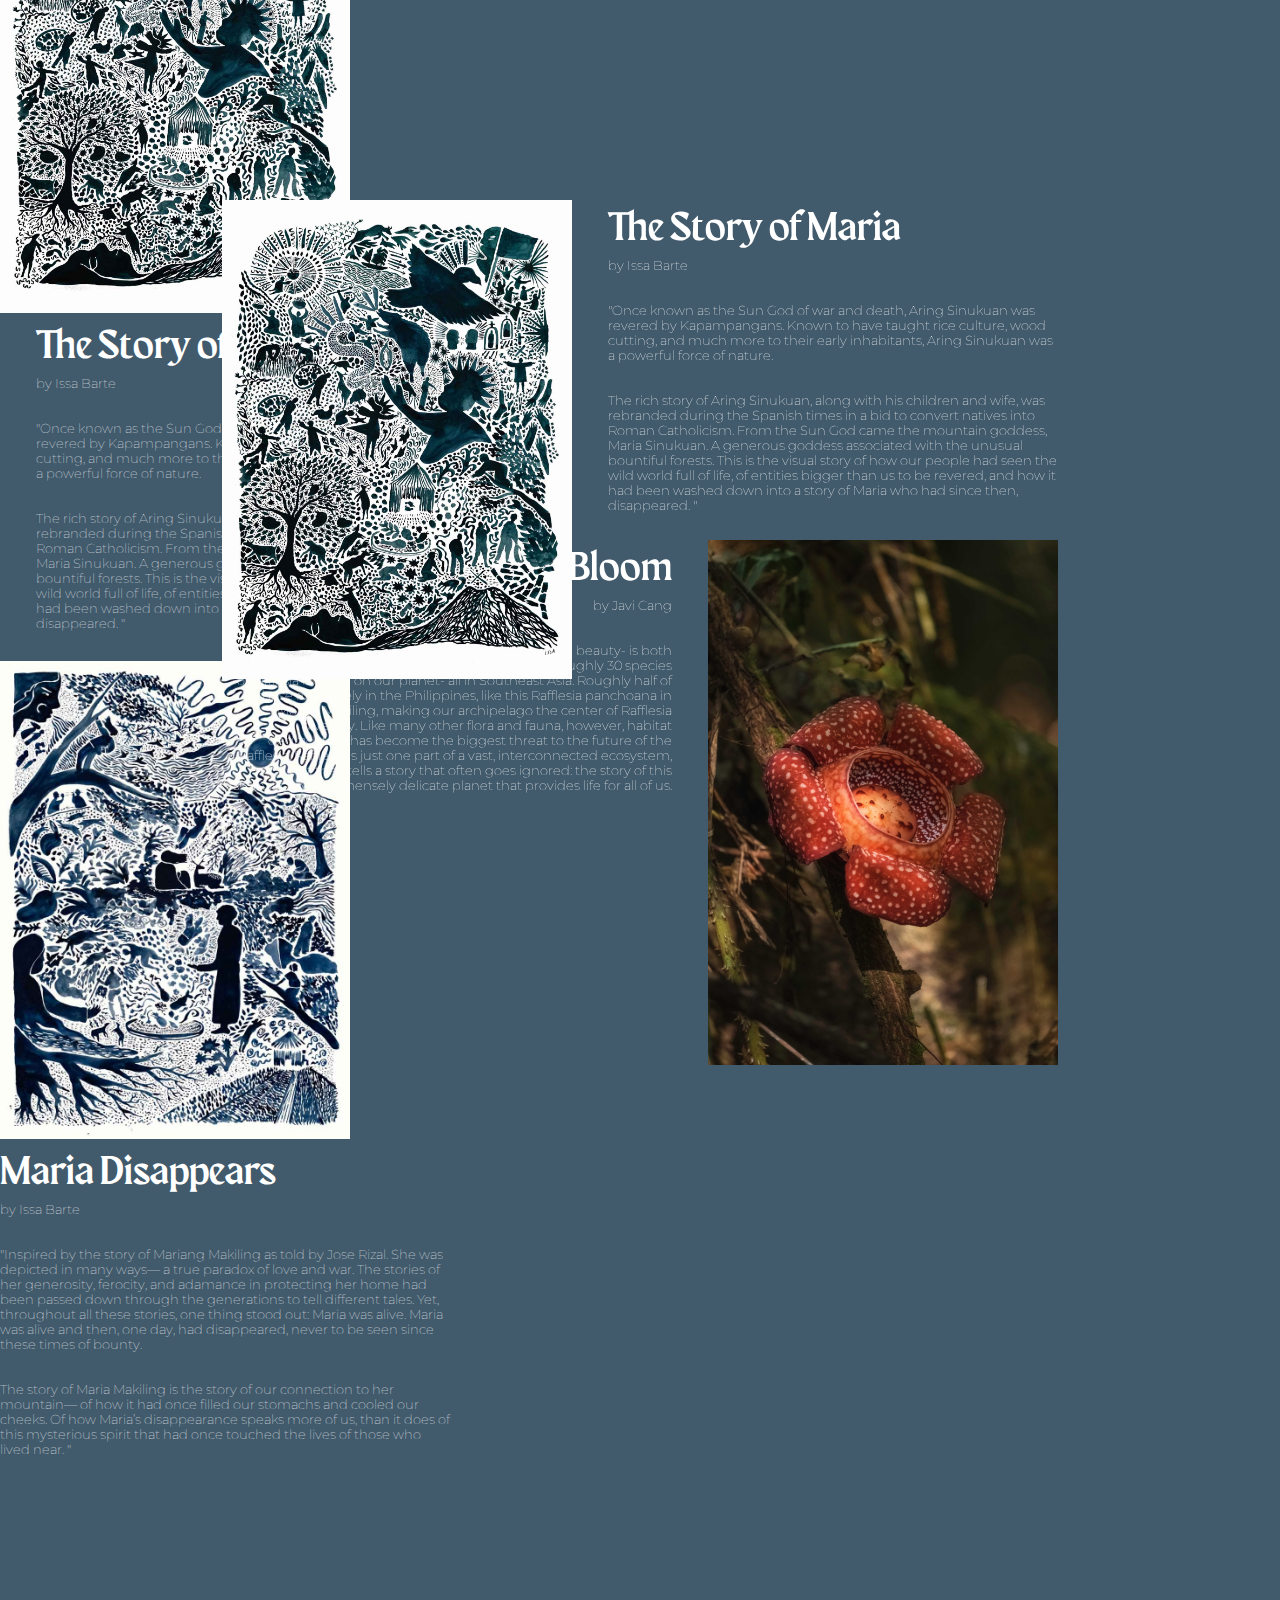
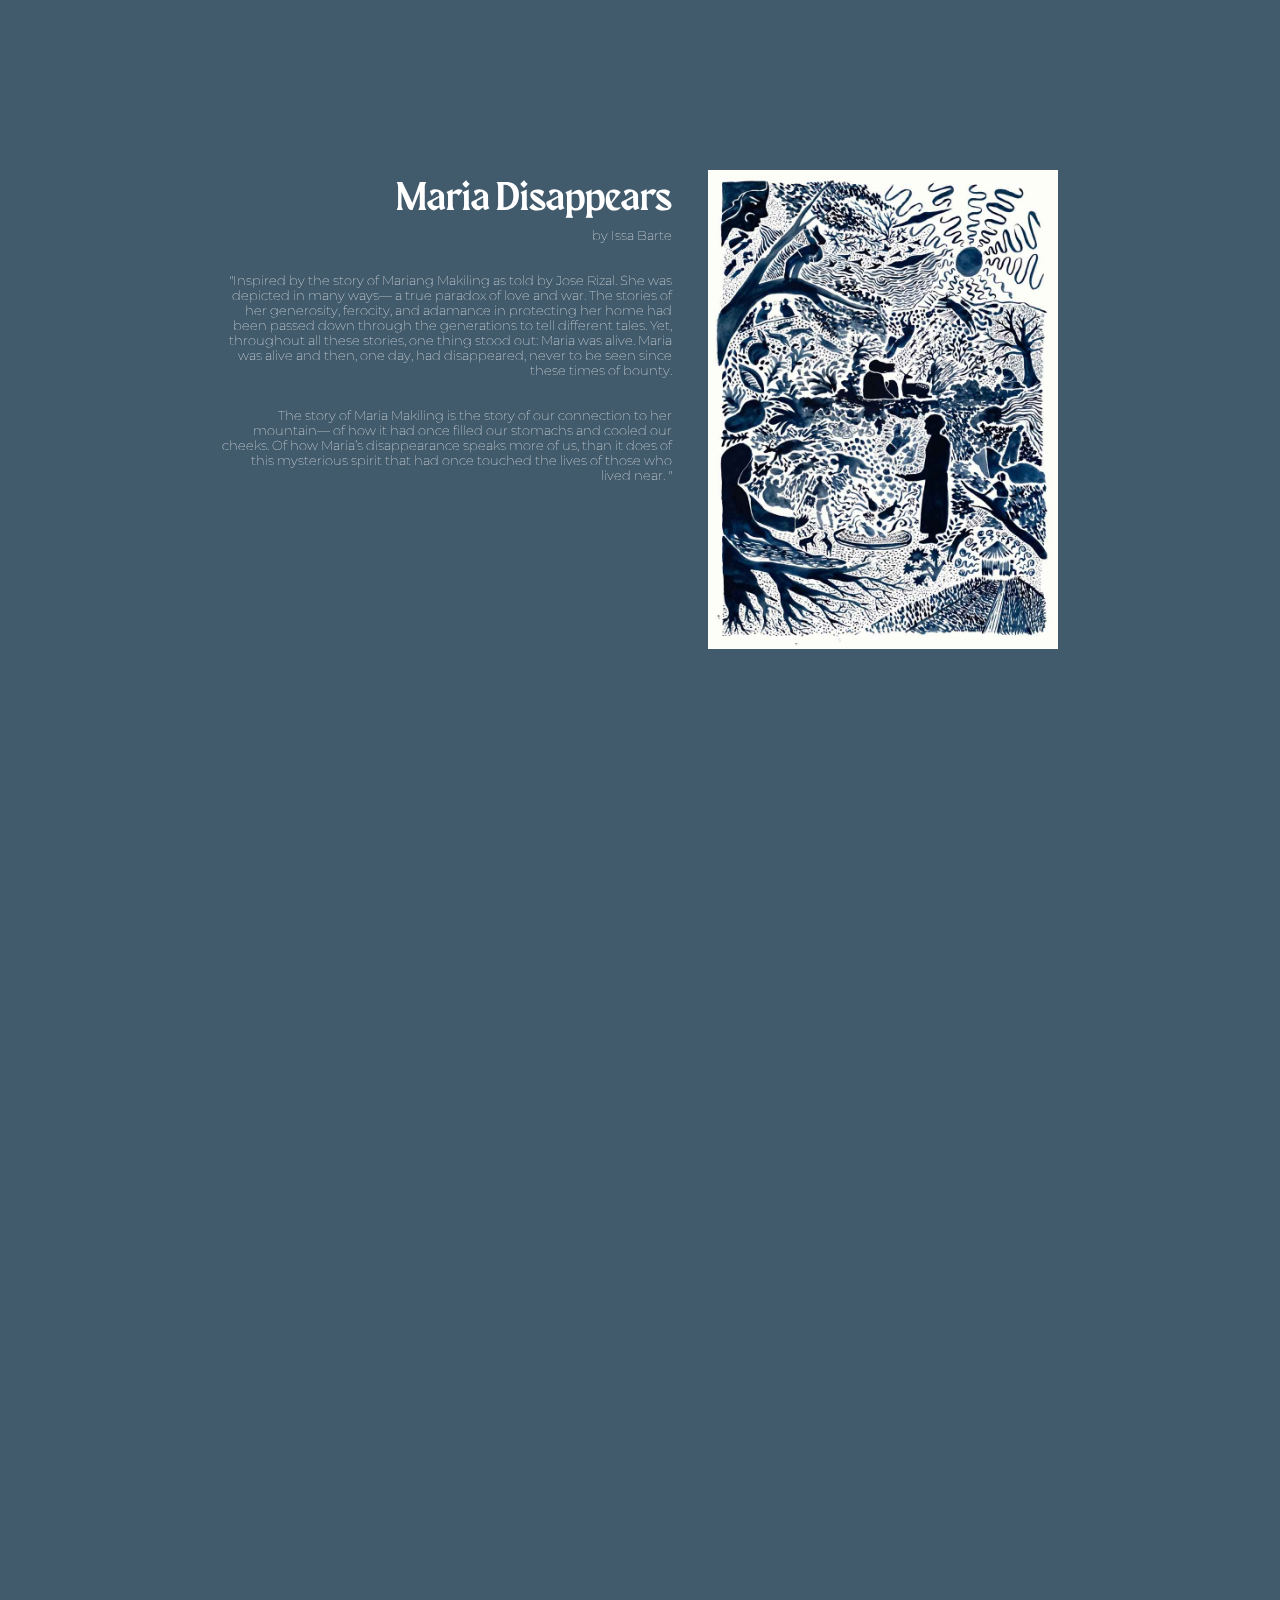
==== commit 44f5fc99: "contain and cover" ====
--- a/index.html
+++ b/index.html
@@ -2,7 +2,7 @@
 <html>
 <head>
   <meta charset="utf-8">
-  <title></title>
+  <title>Kagubatan Filipino Artist Gallery</title>
     <meta name="viewport" content="width=device-width, initial-scale=1.0">
   <link href='http://fonts.googleapis.com/css?family=Oswald' rel='stylesheet' type='text/css'>
   <link href="https://fonts.googleapis.com/css2?family=Montserrat:wght@300&display=swap" rel="stylesheet">
@@ -539,7 +539,7 @@
          
     <div>  
         <div class="specialflex puddingtop puddingbottom">
-            <img class="size6" src="img/Guardian-of-the-Marsh_edited.jpg" alt="">
+            <img class="size6 contain" src="img/Guardian-of-the-Marsh_edited.jpg" alt="">
         </div>
         <div class = "descriptionFlex3 borderLeft borderRight">
             <h2 class="ParagraphHeading">Guardian of the Marsh</h2>
@@ -550,7 +550,7 @@
          
     <div>
         <div class="borderLeft puddingtop responsiveFlexible">
-            <img class="size6 puddingtop" src="img/OurSacredLand_edited2.jpg" alt="">
+            <img class="size6 puddingtop cover" src="img/OurSacredLand_edited2.jpg" alt="">
         </div>
         <div class = "borderRight descriptionFlex sizeEdit">
             <h2 class="ParagraphHeading">Our Sacred River</h2>
@@ -619,7 +619,7 @@
     </div> 
     
     <div class="puddingbottom">
-        <div class ="borderRight borderLefted puddingtop responsiveFlexible">
+        <div class ="borderLefted puddingtop responsiveFlexible">
             <img class="size6 sizeEdit" src="img/Tarictic---Ivan-Torres-05258_edited.jpg" alt="">
         </div>
           <div class = "descriptionFlex2 borderLeft sizeEdit textEdit">
@@ -727,7 +727,7 @@
     </div>
         
     <div class ="puddingbottom">
-         <div class="borderLeft centerResponsive puddingtop">
+         <div class="borderLeft responsiveFlexible puddingtop">
             <img class="size11" src="img/Maria-Sinukuan_edited2.jpg" alt="">
         </div>
           
@@ -750,7 +750,7 @@
    
  <div class ="puddingsuperior">
           <div class = "descriptionFlex2 borderLeft descriptionMobile puddingtop puddingbottom2">
-              <div class="borderRight centerResponsive">
+              <div class="borderRight responsiveFlexible">
             <img class="size11" src="img/Maria-Makiling_edited2.jpg" alt="">
         </div> 
             <h2 class="ParagraphHeading">Maria Disappears</h2>
--- a/css/style.css
+++ b/css/style.css
@@ -1312,7 +1312,7 @@
     }
     
     .ParagraphBody {
-        font-size: 0.9em;
+        font-size: 1em;
     }
 
     
@@ -1338,7 +1338,7 @@
     }
     
     .puddingsuperior {
-        padding-bottom: 1600px;
+        padding-bottom: 1140px;
     }
     
     
@@ -1354,9 +1354,16 @@
     
     }
 
-.nav {
-    background-image: url("../img/sky_blue.png");
-}   
+
+.cover {
+   object-fit: cover; 
+    
+}
+
+
+.contain {
+    object-fit: contain;
+}
     
 
 
@@ -1529,6 +1536,10 @@
         
     }
     
+    .nav {
+    background-image: url("../img/sky_blue.png");
+}   
+    
     .responsiveOnly {
         display: initial;
         height: 100%;
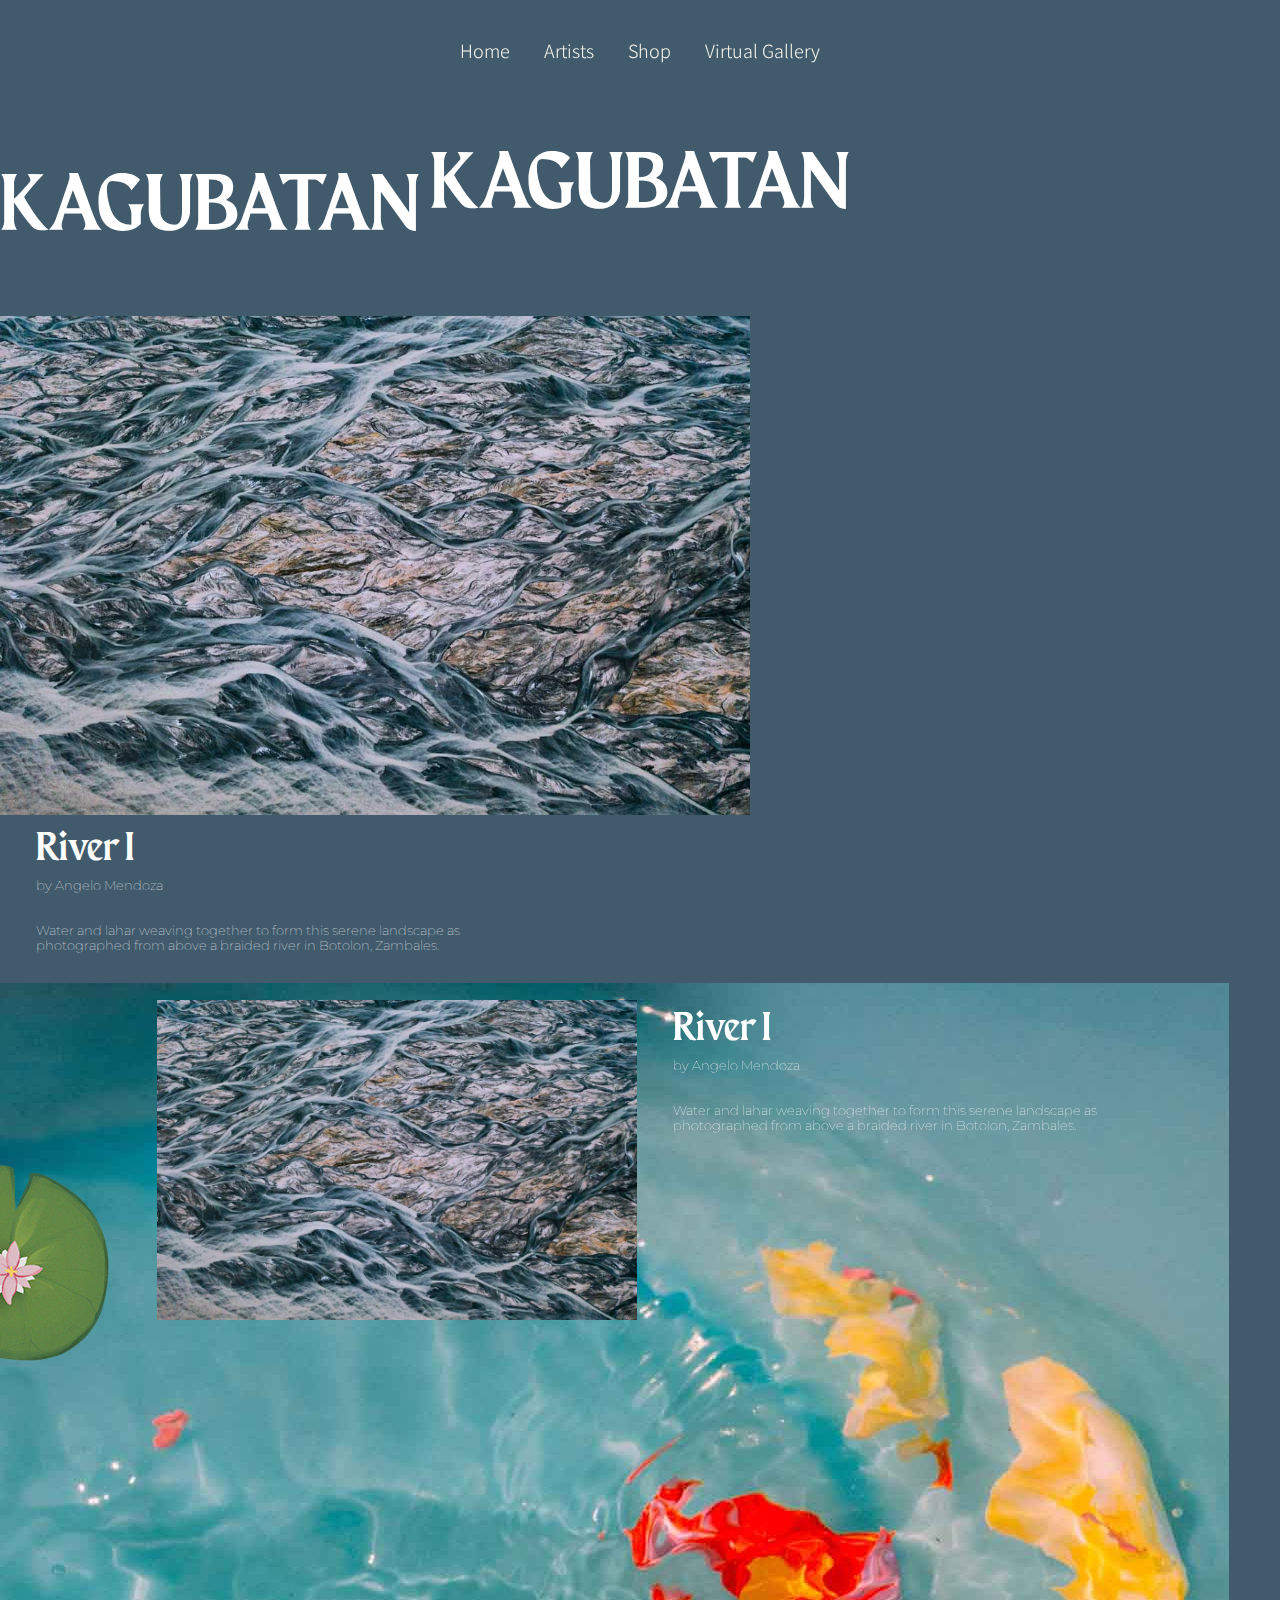
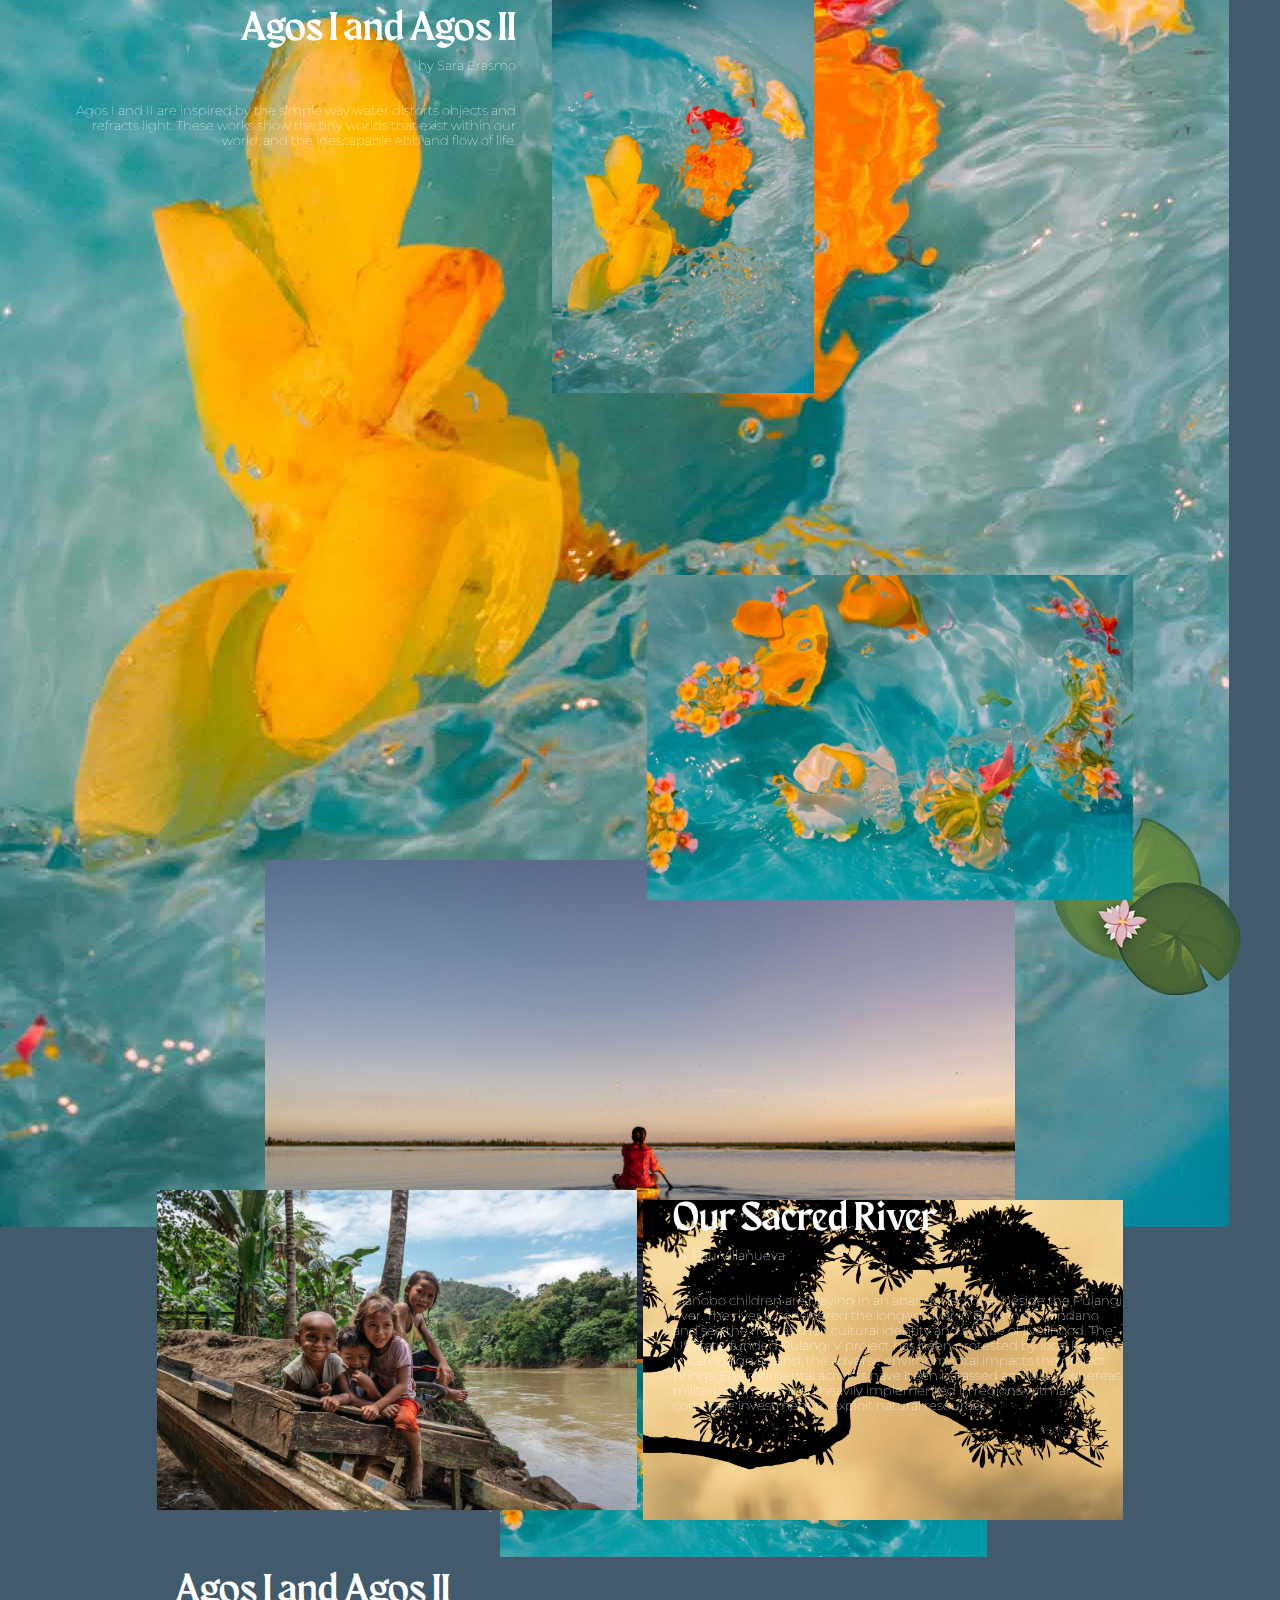
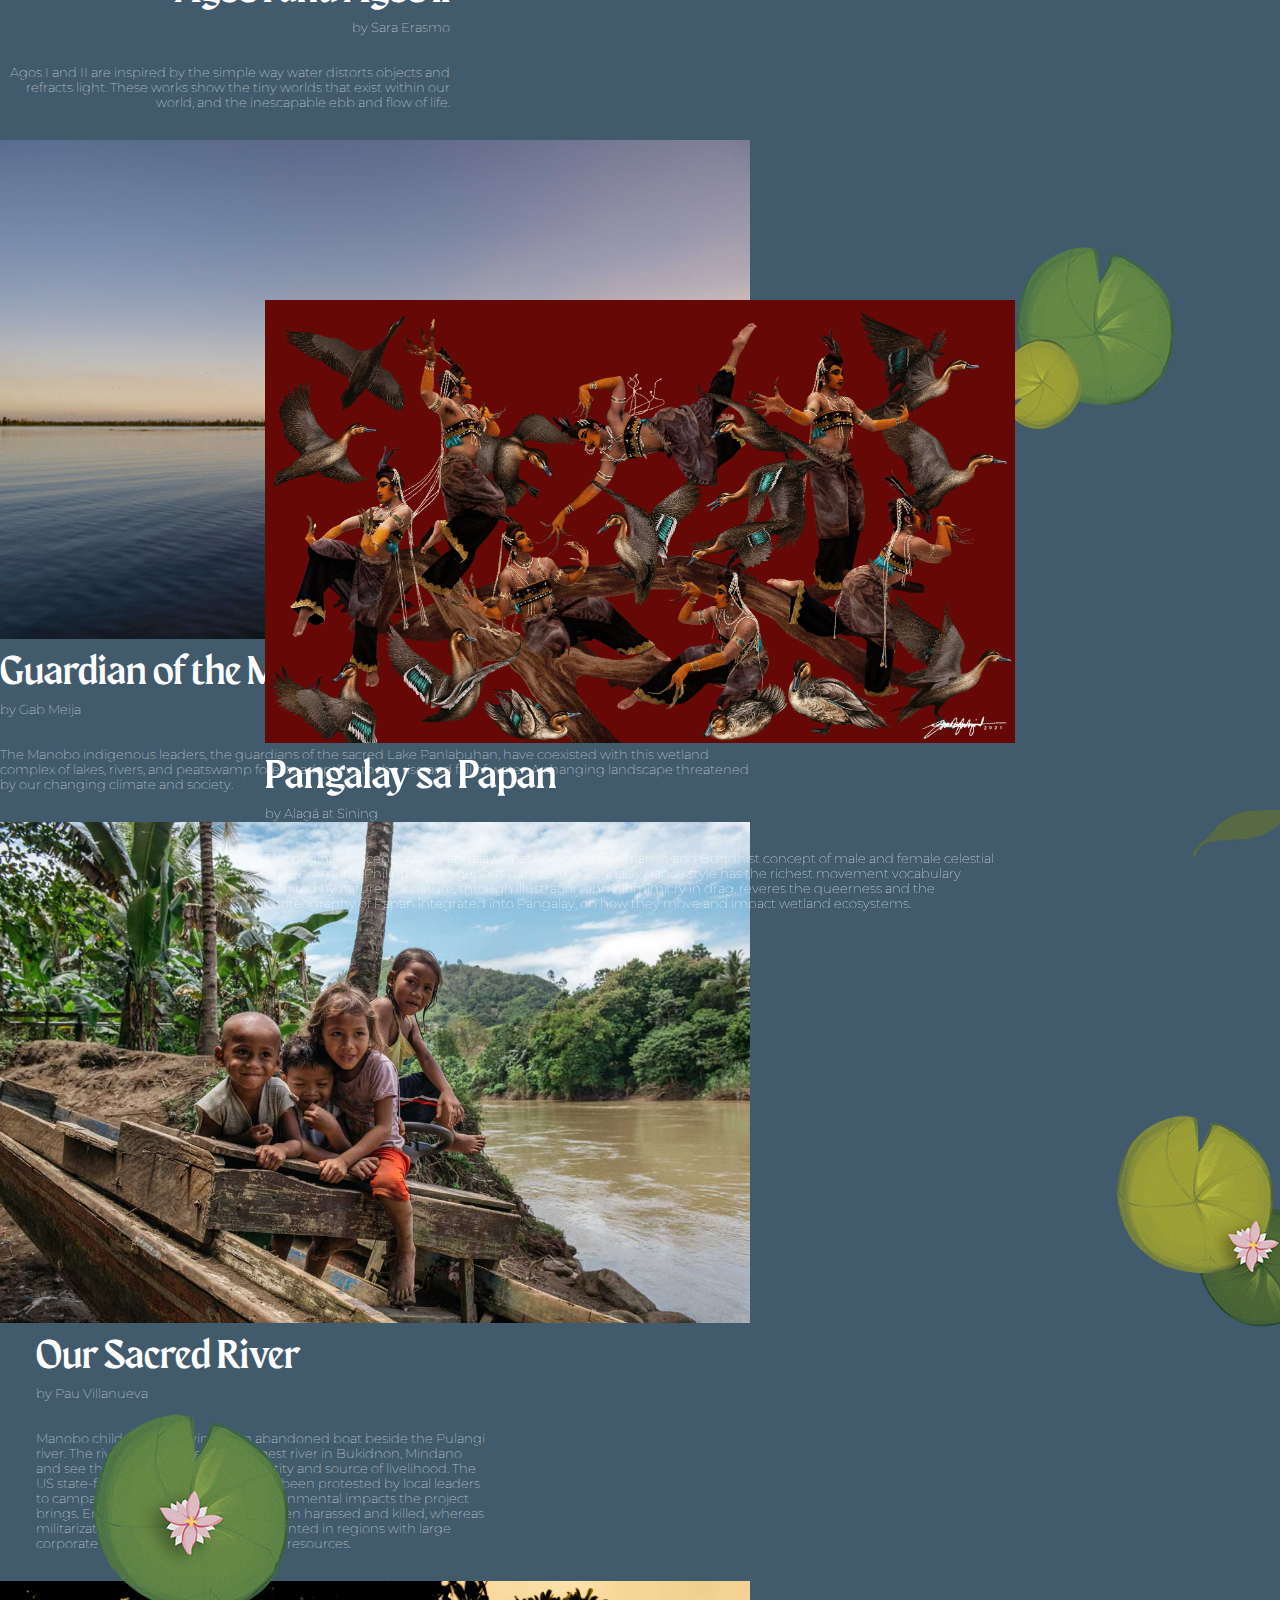
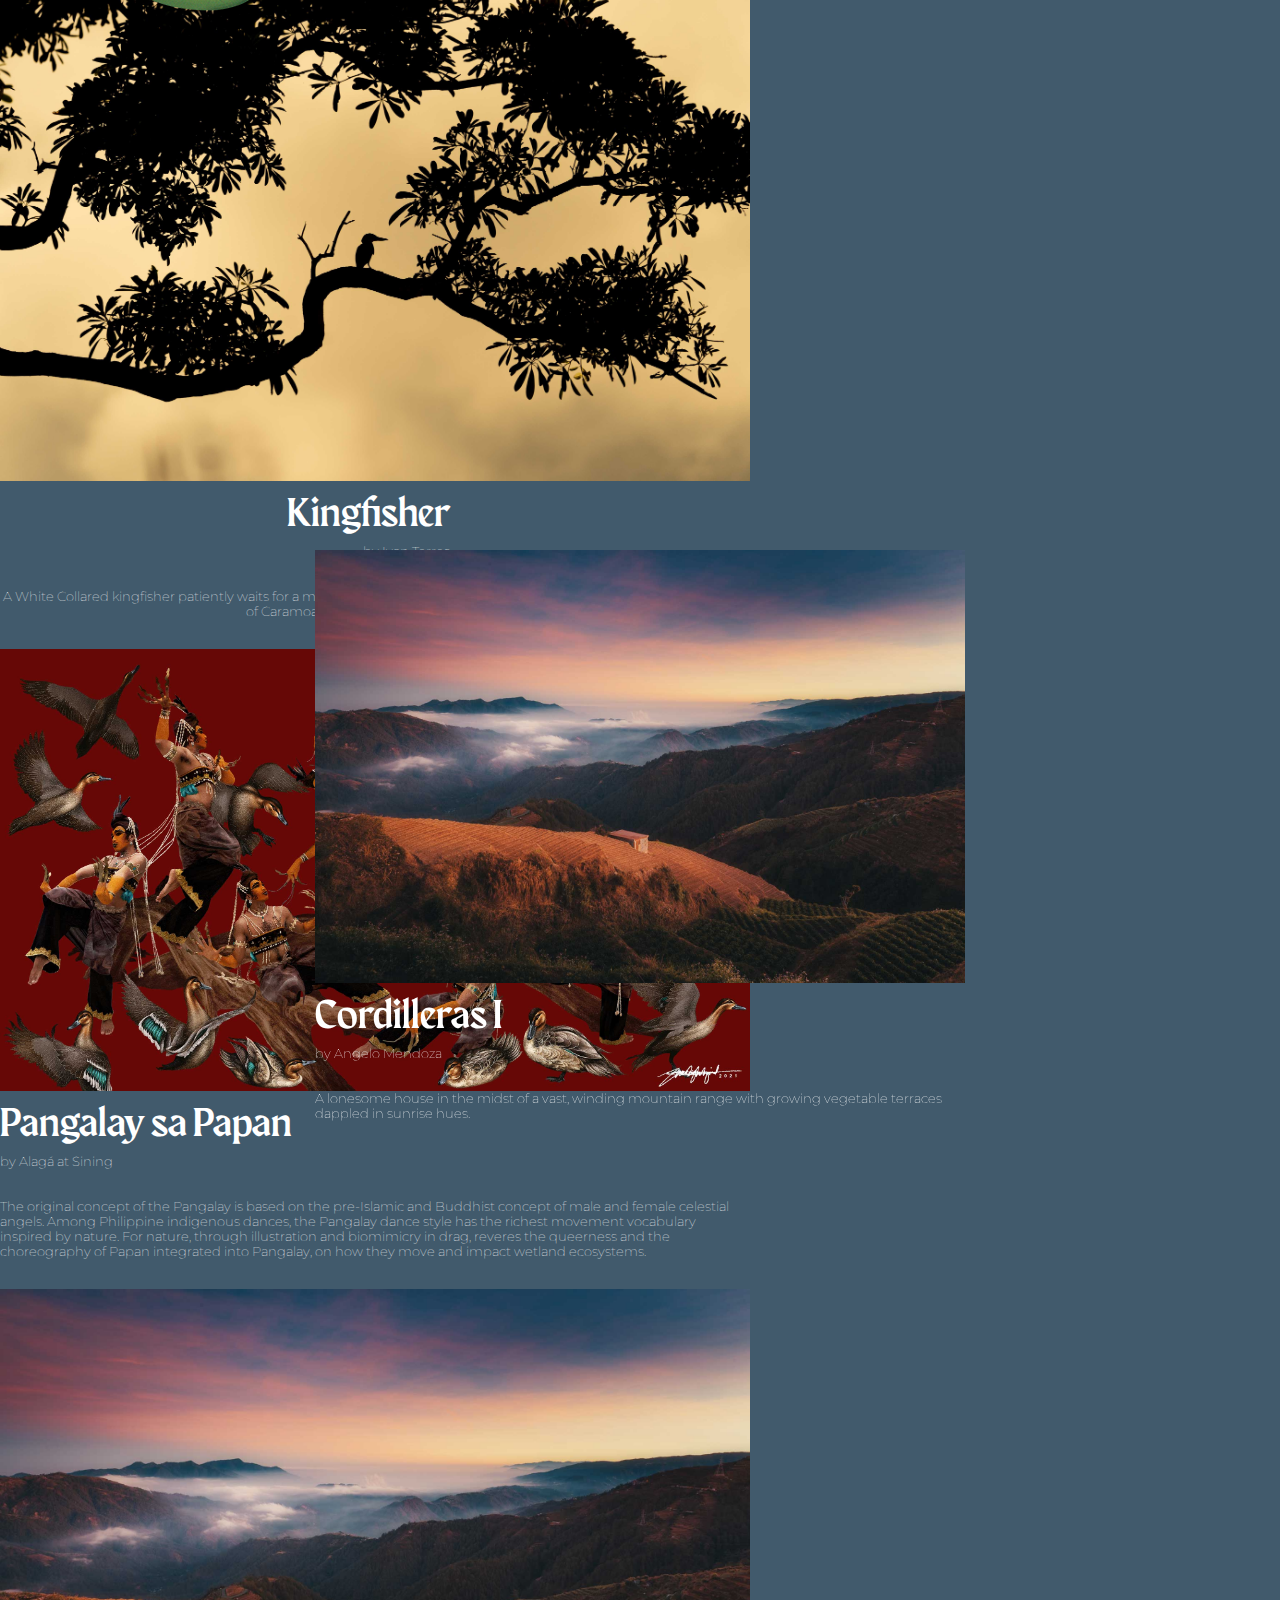
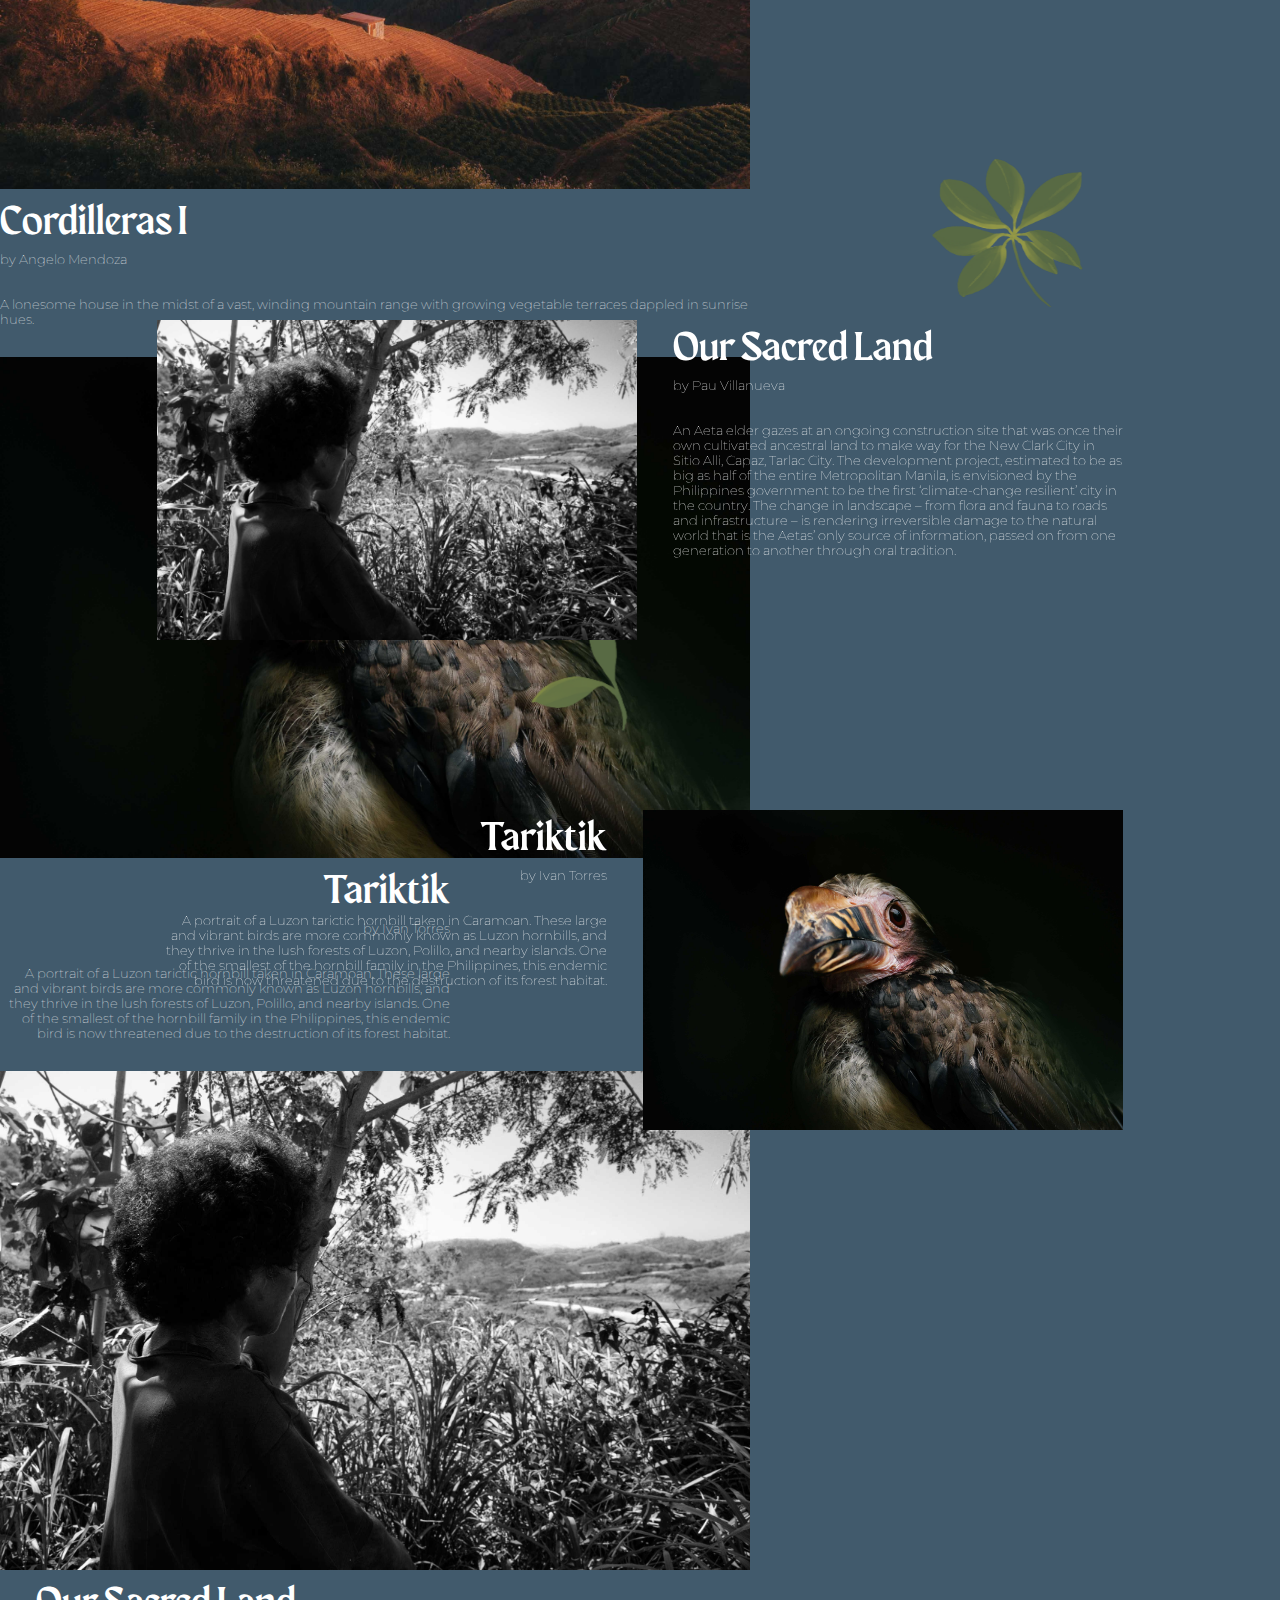
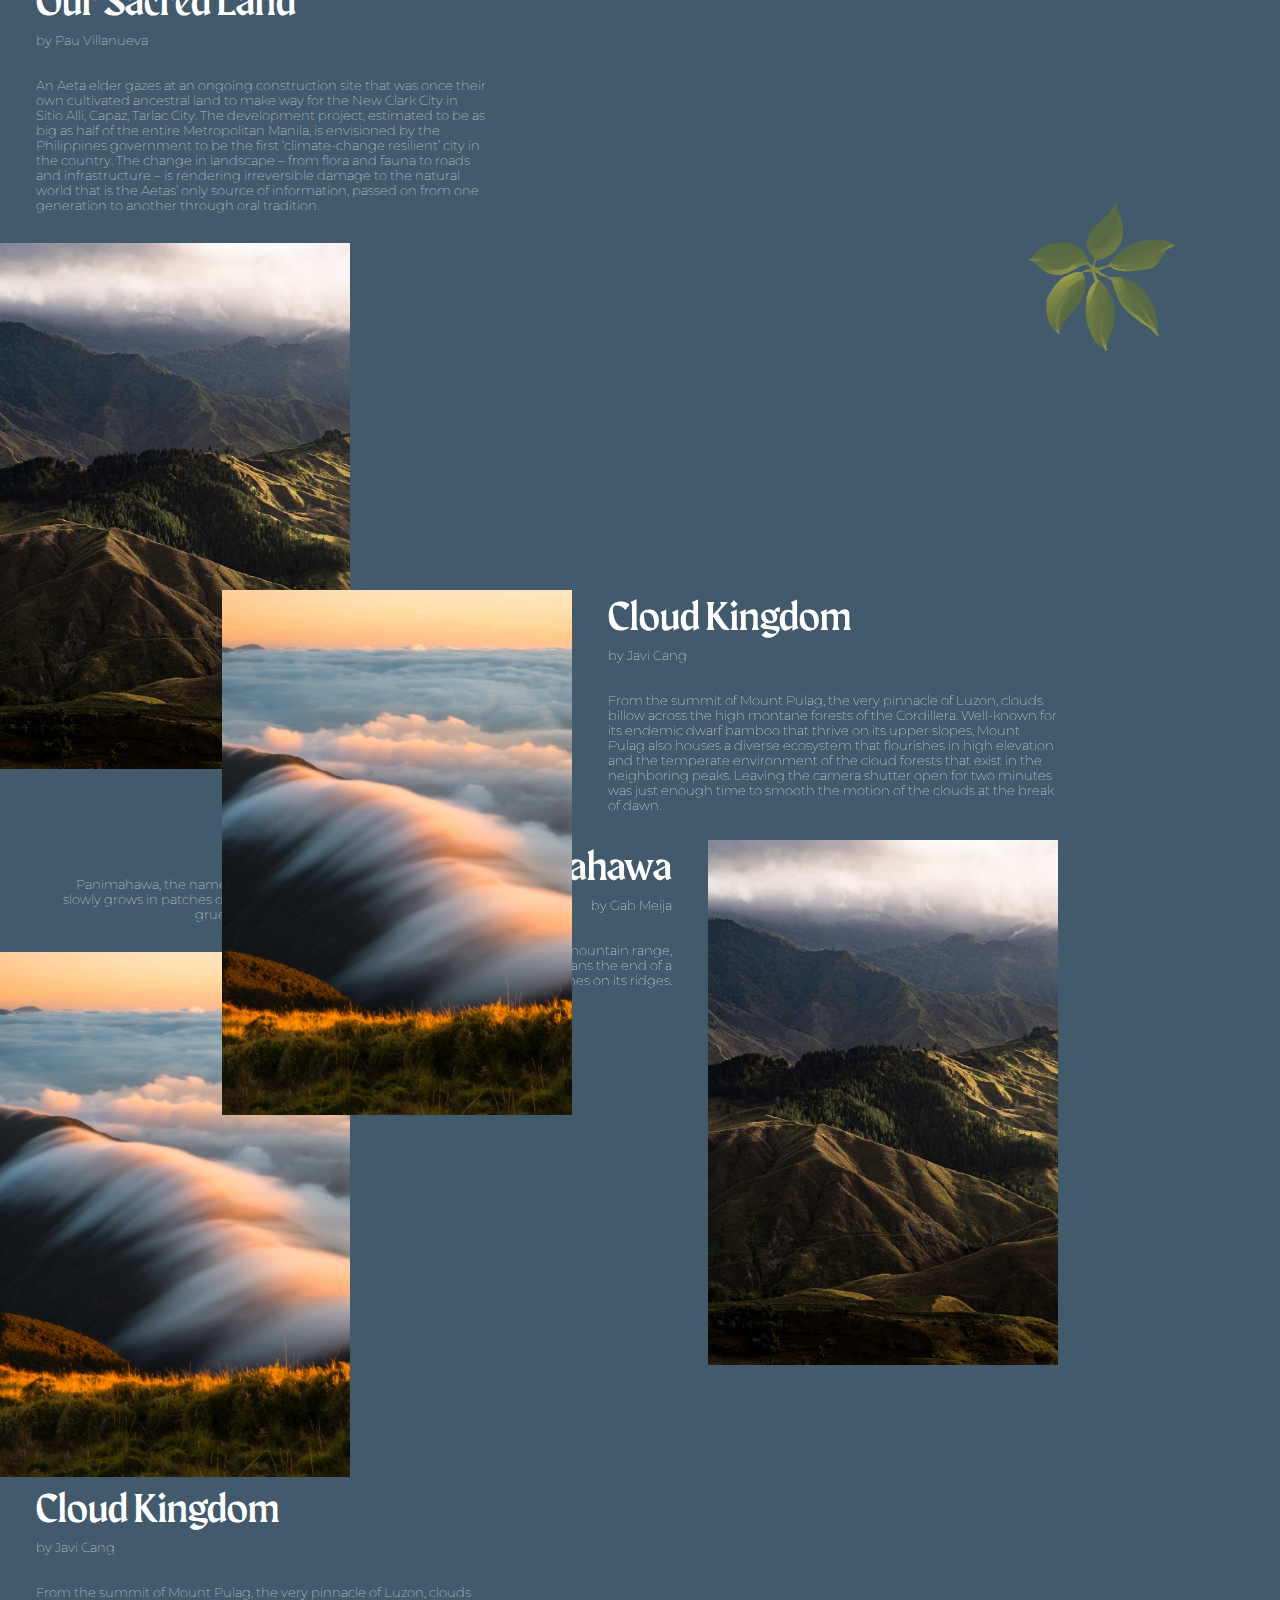
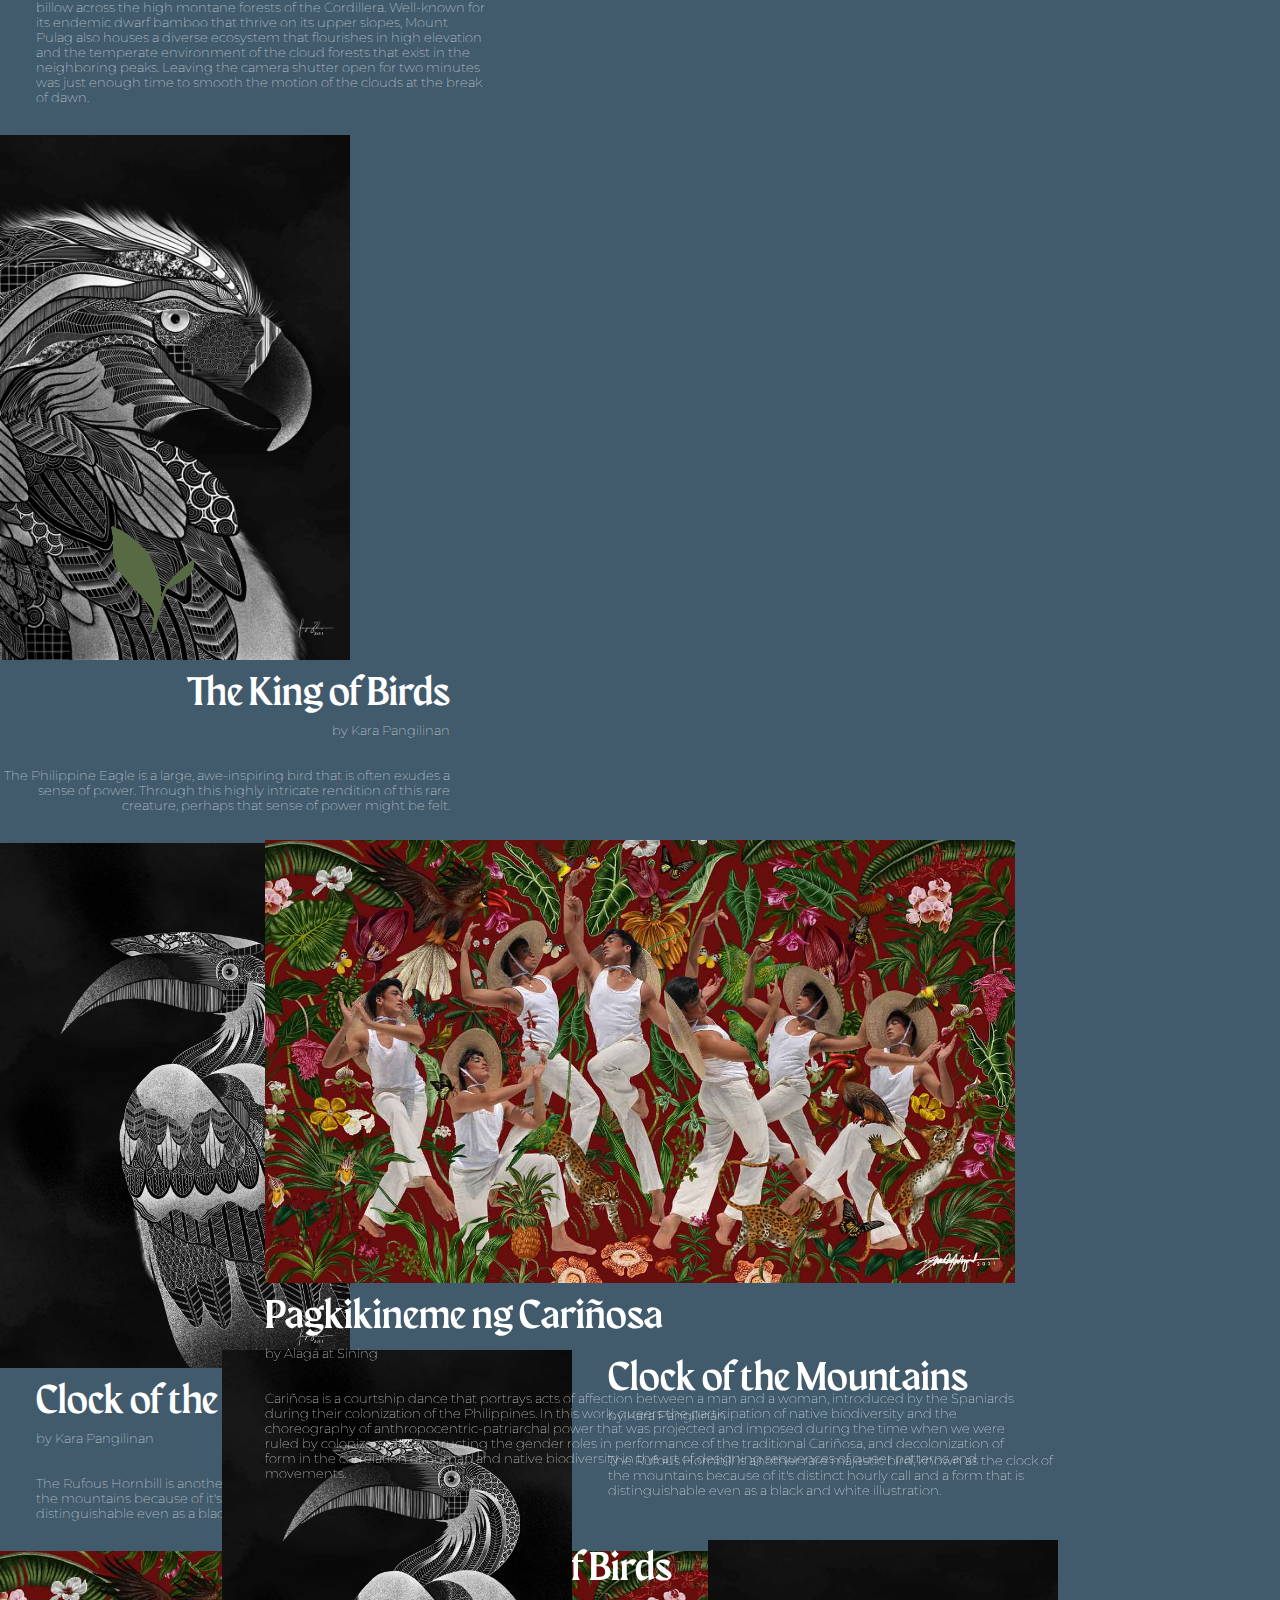
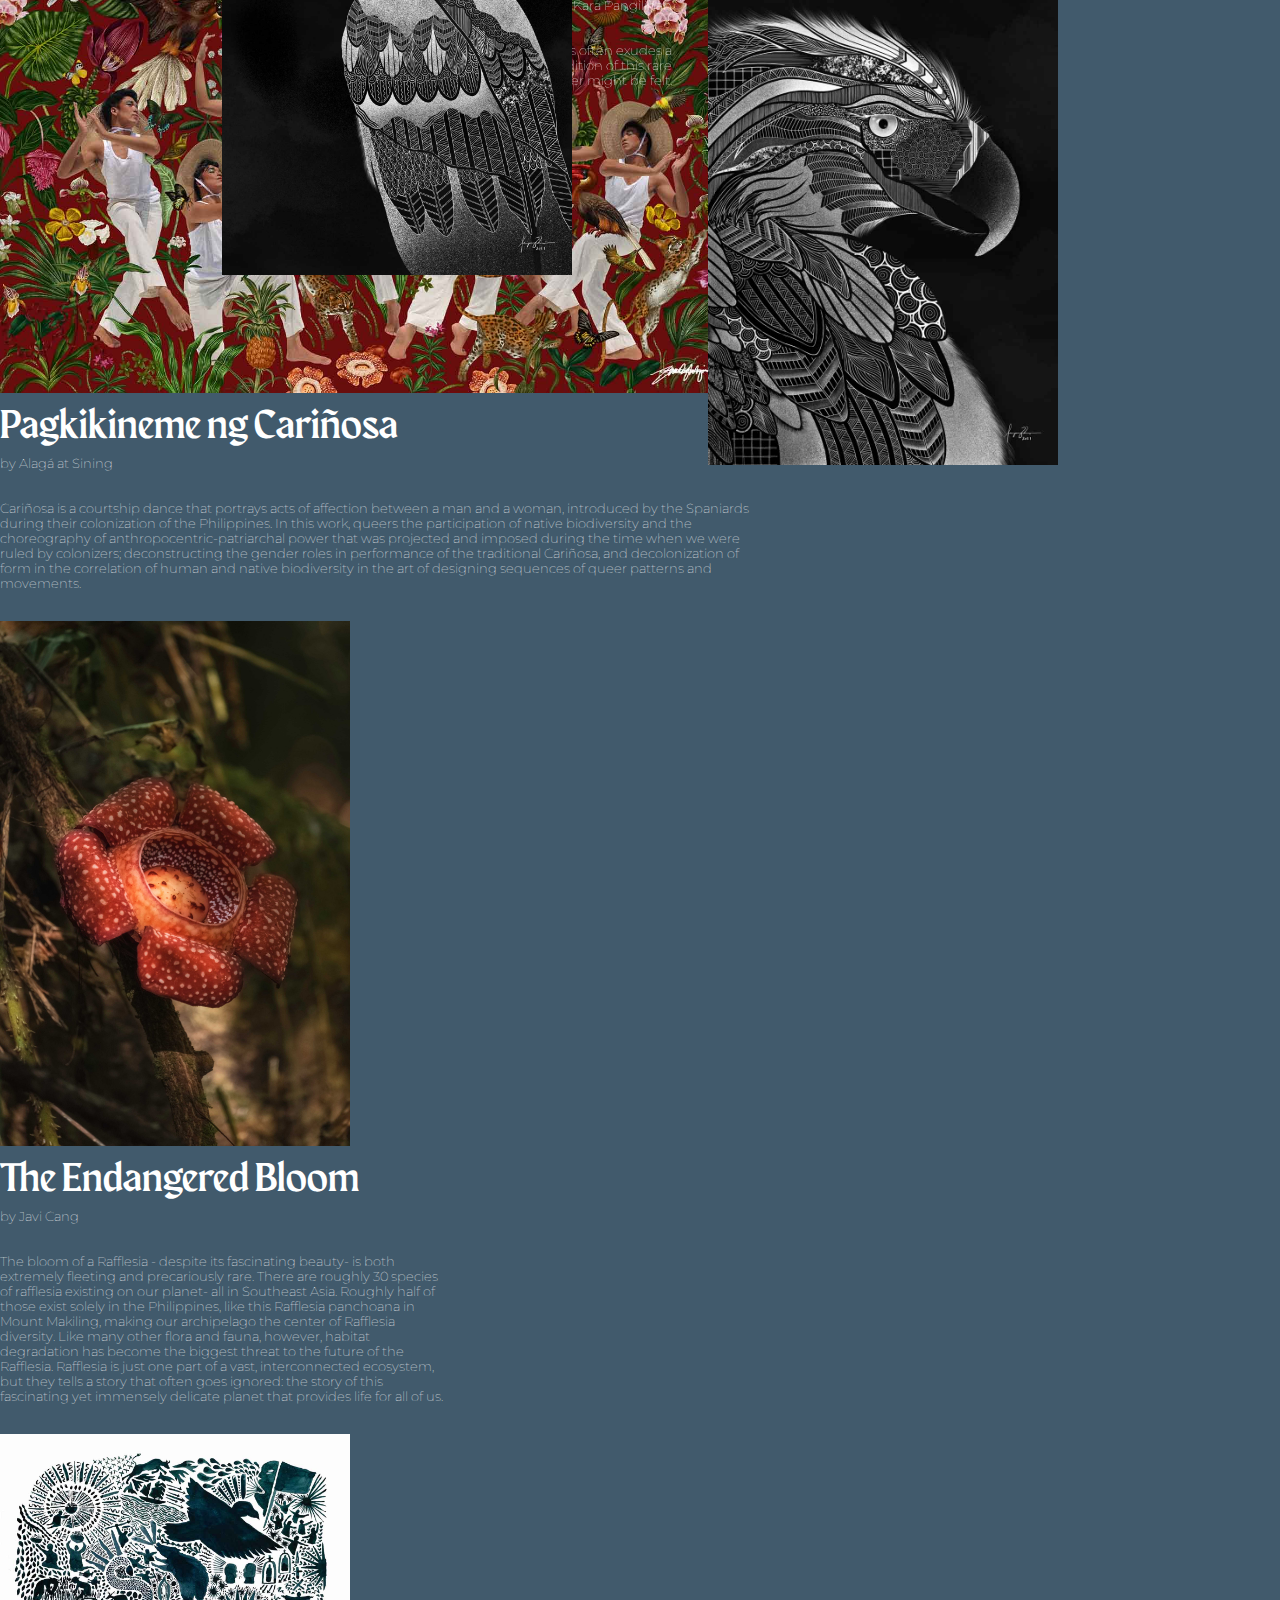
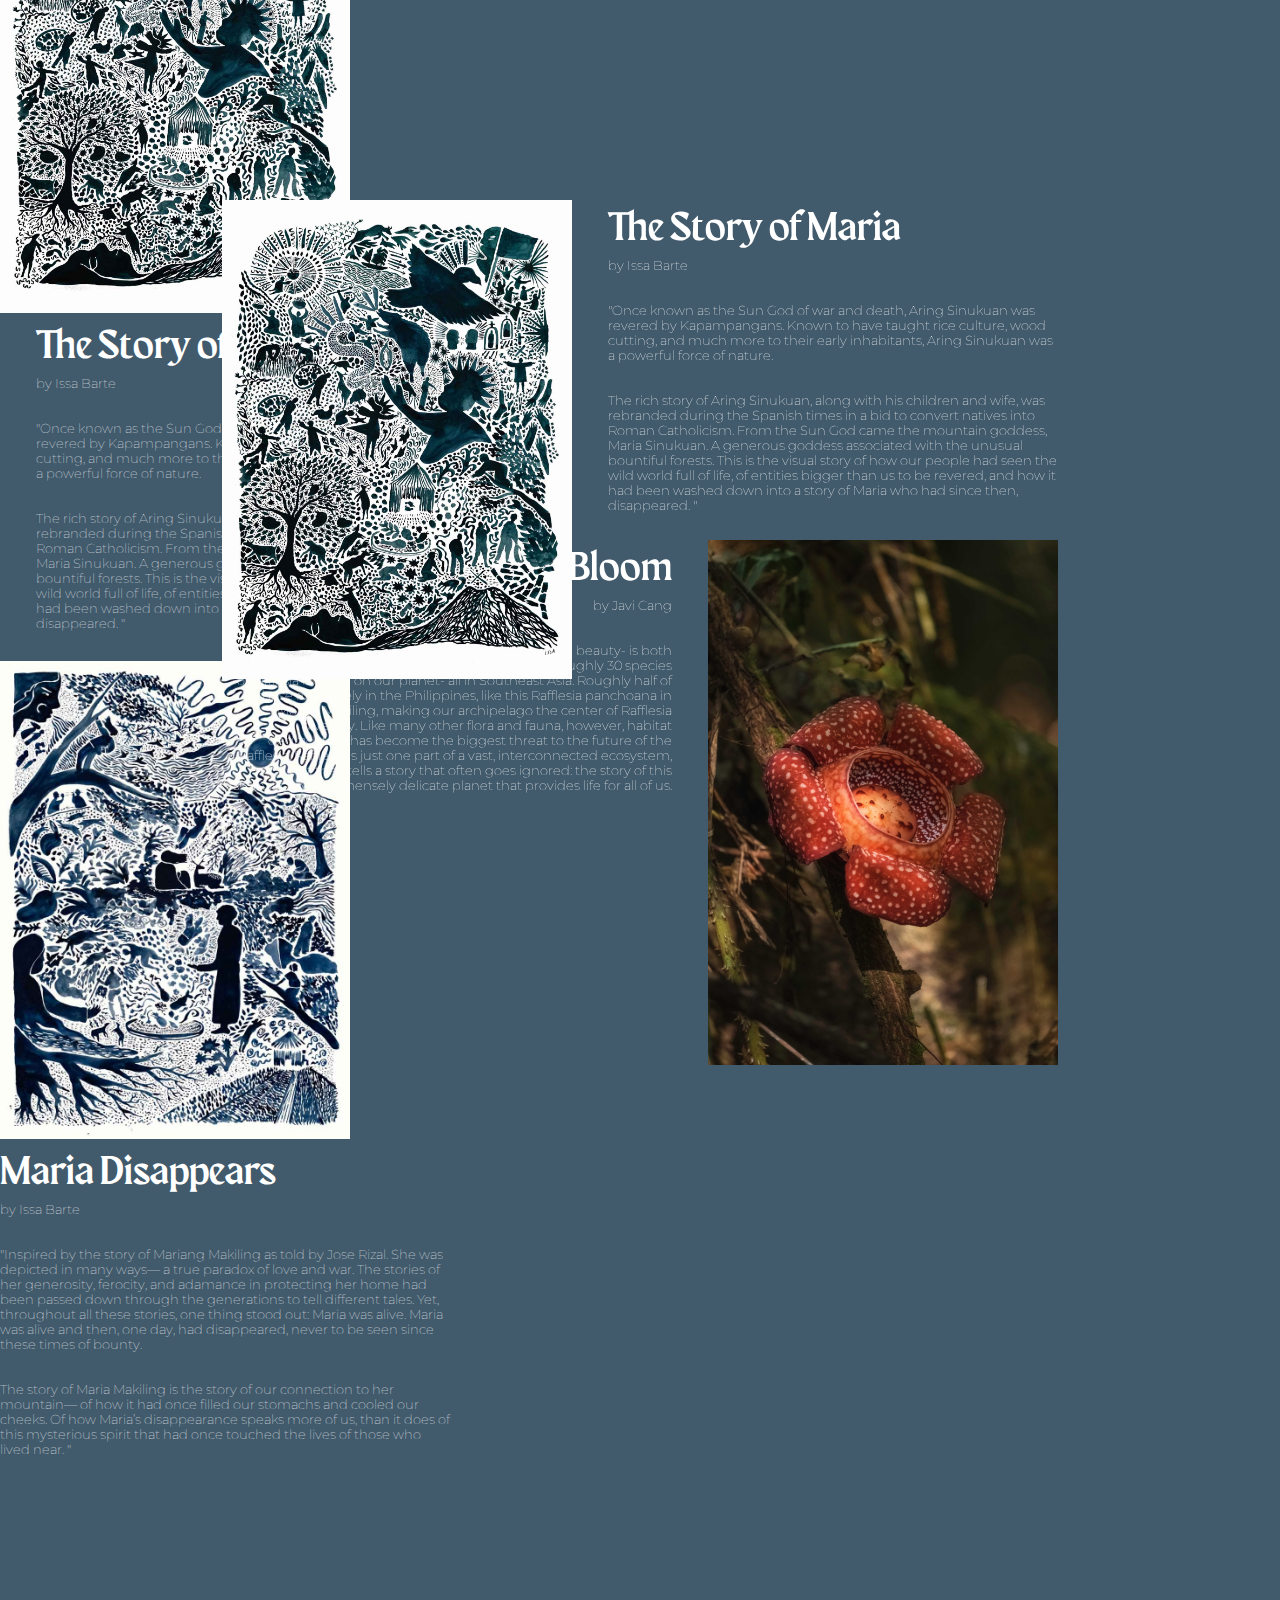
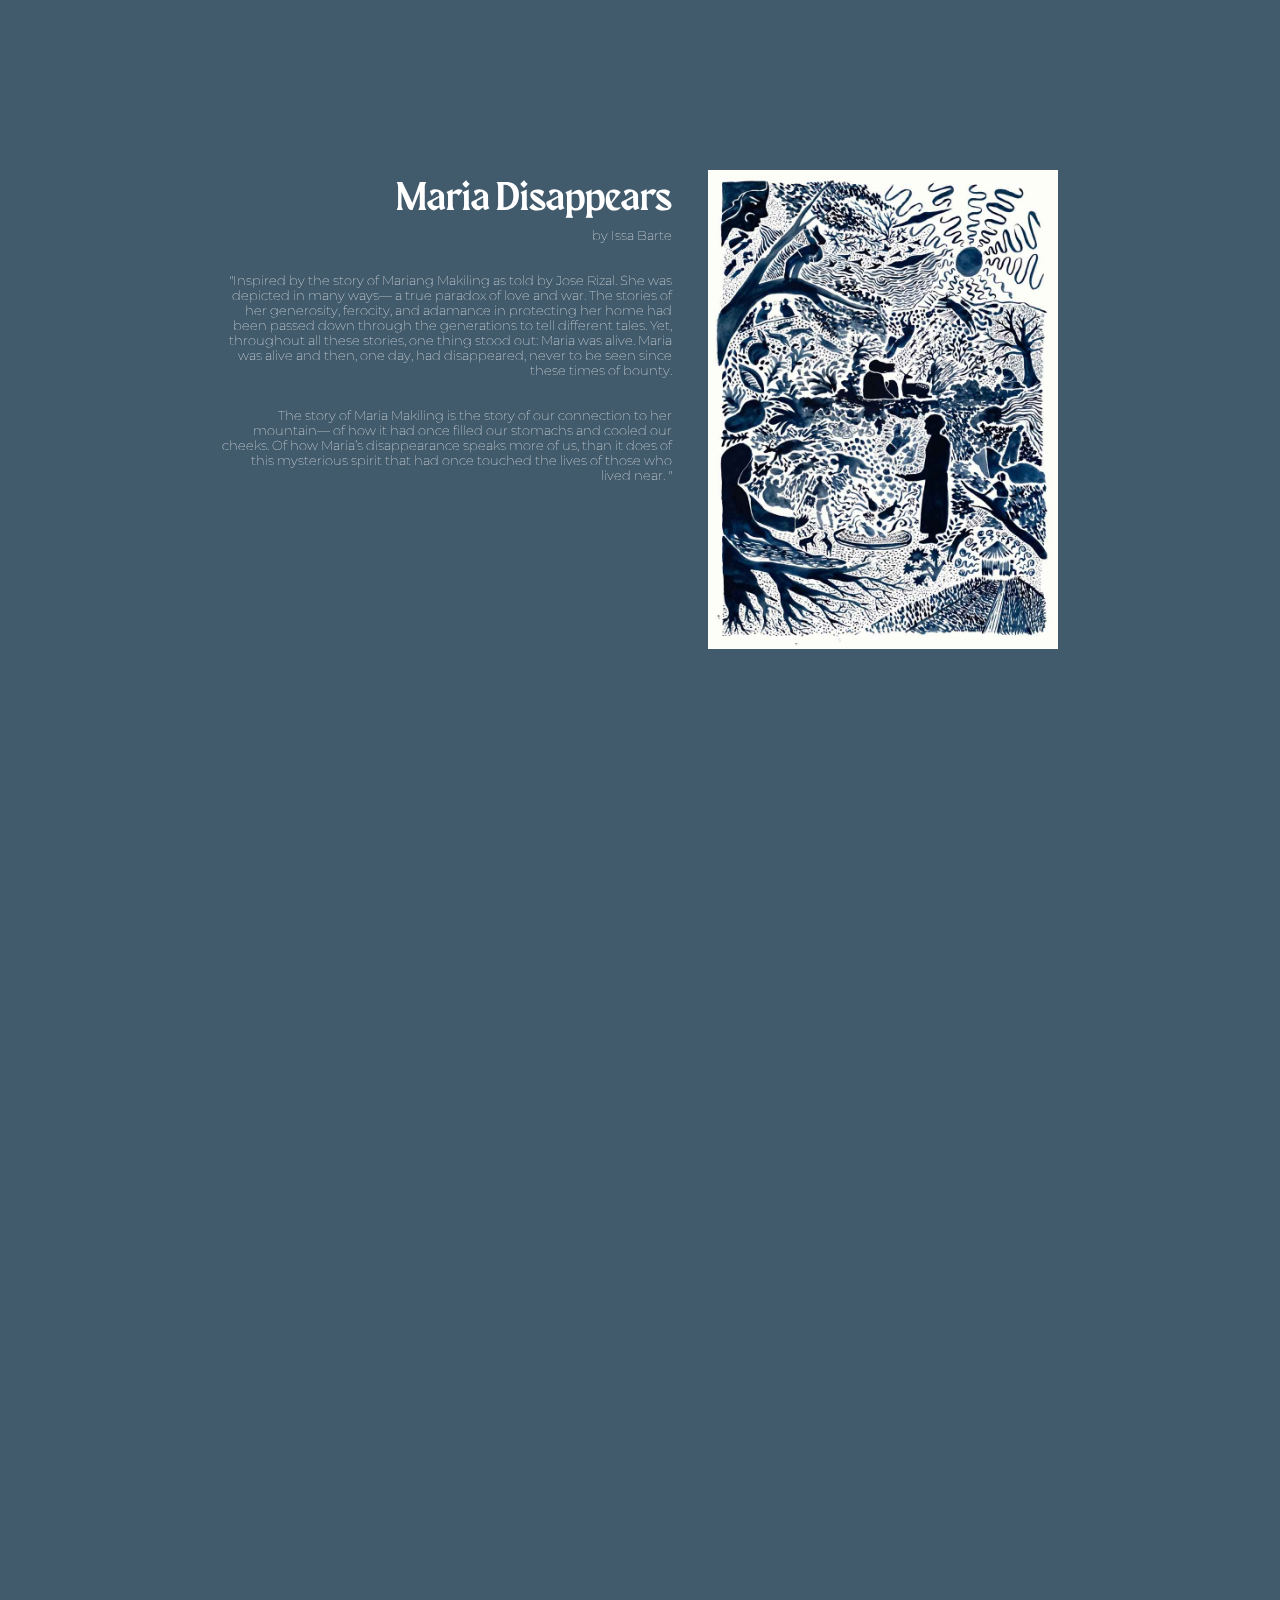
==== commit 7a63c435: "Clickable images" ====
--- a/index.html
+++ b/index.html
@@ -51,12 +51,12 @@
   </div>
     
     
-    
-    
-  <div class="parallax-container zindex200">
-        <div class="parallax-layer layer-Picture1 borders" data-parallax-speed="0.6" data-max-scroll="10000">
+     <div class="parallax-container zindex600">
+             <div class="parallax-layer4 layer-Picture1 borders" data-parallax-speed="0.6" data-max-scroll="10000">
         <div class="borderLeft">
+            <a href ="https://kagubatan.myshopify.com/products/river-i">
             <img class="size1 sizeEdit" src="img/River-I---Angelo-Mendoza_edited.jpg" alt="">
+                </a>
         </div>
         <div class = "borderRight descriptionFlex sizeEdit">
             <h2 class="ParagraphHeading">River I</h2>
@@ -65,27 +65,33 @@
         </div>    
       </div>
       
-      <div class="parallax-layer layer-Picture2" data-parallax-speed="0.7" data-max-scroll="10000">
+      <div class="parallax-layer4 layer-Picture2" data-parallax-speed="0.7" data-max-scroll="10000">
           <div class = "descriptionFlex2 borderLeft descriptionFlexEdit">
             <h2 class="ParagraphHeading textleft textEdit">Agos I and Agos II</h2>
             <h1 class= "ParagraphBody textleft textEdit">by Sara Erasmo</h1>
             <h1 class ="ParagraphBody textleft textEdit">Agos I and II are inspired by the simple way water distorts objects and refracts light. These works show the tiny worlds that exist within our world, and the inescapable ebb and flow of life.
 </h1>
         </div>    
-          <div class="borderLeft2">
+          <div class="borderLeft2"> 
+              <a href="https://kagubatan.myshopify.com/products/agos-ii">
             <img class="size2" src="img/DSC_2029_edit2.jpg" alt="">
-        </div>
-      </div>
-      
-      <div class="parallax-layer layer-Picture3" data-parallax-speed="0.9" data-max-scroll="10000">  
+                  </a>
+        </div>
+      </div>
+      
+      <div class="parallax-layer4 layer-Picture3" data-parallax-speed="0.9" data-max-scroll="10000">  
           <div class ="borderRight">
+              <a href ="https://kagubatan.myshopify.com/products/agosa-i">
             <img class="size4" src="img/DSC_2346_edit2.jpg" alt="">
-        </div>
-      </div>
-      
-        <div class="parallax-layer layer-Picture4" data-parallax-speed="0.85" data-max-scroll="10000">
+                  </a>
+        </div>
+      </div>
+      
+        <div class="parallax-layer4 layer-Picture4" data-parallax-speed="0.85" data-max-scroll="10000">
         <div class="specialflex">
+            <a href="https://kagubatan.myshopify.com/products/guardian-of-the-marsh">
             <img class="size6" src="img/Guardian-of-the-Marsh_edited.jpg" alt="">
+                </a>
         </div>
         <div class = "descriptionFlex3 borderLeft borderRight">
             <h2 class="ParagraphHeading">Guardian of the Marsh</h2>
@@ -94,9 +100,11 @@
         </div>    
       </div>
       
-      <div class="parallax-layer layer-Picture5" data-parallax-speed="0.72" data-max-scroll="10000">
+      <div class="parallax-layer4 layer-Picture5" data-parallax-speed="0.72" data-max-scroll="10000">
         <div class="borderLeft">
+            <a href="https://kagubatan.myshopify.com/products/our-sacred-river">
             <img class="size1 sizeEdit" src="img/OurSacredLand_edited2.jpg" alt="">
+                </a>
         </div>
         <div class = "borderRight descriptionFlex sizeEdit">
             <h2 class="ParagraphHeading">Our Sacred River</h2>
@@ -108,7 +116,7 @@
         </div>    
       </div>
       
-        <div class="parallax-layer layer-Picture6" data-parallax-speed="0.62" data-max-scroll="10000">
+        <div class="parallax-layer4 layer-Picture6" data-parallax-speed="0.62" data-max-scroll="10000">
           <div class = "descriptionFlex2 borderLeft sizeEdit textEdit">
             <h2 class="ParagraphHeading textleft textEdit">Kingfisher</h2>
             <h1 class= "ParagraphBody textleft textEdit">by Ivan Torres</h1>
@@ -116,15 +124,18 @@
 A White Collared kingfisher patiently waits for a meal in the mangroves of Caramoan as morning dawns.</h1>
         </div>    
           <div class ="borderRight borderLefted">
+              <a href="https://kagubatan.myshopify.com/products/kingfisher">
             <img class="size1 sizeEdit" src="img/Kingfisher---Ivan-Torres-05153_edited.jpg" alt="">
-        </div>
-      </div>
-      
-      
-        <div class="parallax-layer layer-Picture7" data-parallax-speed="0.68" data-max-scroll="10000">
+                  </a>
+        </div>
+      </div>
+      
+      
+        <div class="parallax-layer4 layer-Picture7" data-parallax-speed="0.68" data-max-scroll="10000">
         <div class= "doublepicture">
+            <a href="https://kagubatan.myshopify.com/products/pangalay-sa-papan">
             <img class="size9" src="img/Pangalay-sa-Papan-2021_edited.jpg" alt="">
-            
+            </a>
         </div>
         <div class = "descriptionFlex4 sizeEdit">
             <h2 class="ParagraphHeading">Pangalay sa Papan</h2>
@@ -135,105 +146,14 @@
     
         </div>    
       </div>
-      
-
-      
-      
-      
-      
-      
-      <div class="parallax-layer layer-PictureLily1" data-parallax-speed="1.1" data-max-scroll="10000">
-          <div>
-            <img class="size3" src="img/Lily3.png" alt="">
-        </div>
-        
-      </div>
-      
-      <div class="parallax-layer layer-PictureLily2" data-parallax-speed="0.7" data-max-scroll="10000">
-          <div>
-            <img class="size5" src="img/Lily5.png" alt="">
-        </div>
-        
-      </div>
-      
-      <div class="parallax-layer layer-PictureLily3" data-parallax-speed="0.45" data-max-scroll="10000">
-          <div>
-            <img class="size5" src="img/Lily6.png" alt="">
-        </div>
-        
-      </div>
-      
-      <div class="parallax-layer layer-PictureLily4" data-parallax-speed="1.1" data-max-scroll="10000">
-          <div>
-            <img class="size5" src="img/Lily2.png" alt="">
-        </div>
-        
-      </div>
-      
-      <div class="parallax-layer layer-PictureLily5" data-parallax-speed="0.65" data-max-scroll="10000">
-          <div>
-            <img class="size5" src="img/Lily4.png" alt="">
-        </div>
-        
-      </div> 
-
-      <div class="parallax-layer layer-PictureLily6" data-parallax-speed="0.95" data-max-scroll="10000">
-          <div>
-            <img class="size5" src="img/Lily5.png" alt="">
-        </div>
-        
-      </div>
-      
-      <div class="parallax-layer layer-PictureLily7" data-parallax-speed="0.8" data-max-scroll="10000">
-          <div>
-            <img class="size5" src="img/Lily1.png" alt="">
-        </div>
-        
-      </div>
-    
-      
-    </div>
-    
-    
-    
-    
-
-    
-
-  <div class="content zindex50">
-    <h1></h1>
-  </div>
-    
-      <div class="content2 zindex50">
-  </div>
-    
-    <div class="content2_Version2 zindex_100">
-            <img class = "skytransition zindex300" src="https://i.imgur.com/uKr1Up6.png" alt="">
-  </div>
-
-    
-  <div id="disappear3" class="parallax-container zindex_8">
-    <div class="parallax-layer terrace0" data-parallax-speed="0.025" data-max-scroll="10000"></div>
-    <div class="parallax-layer3 terrace1" data-parallax-speed="0.1" data-max-scroll="10000"></div>
-    <div class="parallax-layer3 terrace2" data-parallax-speed="0.12" data-max-scroll="10000"></div>
-    <div class="parallax-layer3 terrace3" data-parallax-speed="0.2" data-max-scroll="10000"></div>
-    <div class="parallax-layer3 terrace4" data-parallax-speed="0.25" data-max-scroll="10000"></div>
-    <div class="parallax-layer3 terrace5" data-parallax-speed="0.40" data-max-scroll="10000"></div>
-    <div class="parallax-layer3 terrace6" data-parallax-speed="0.60" data-max-scroll="10000"></div>
-    <div class="parallax-layer3 terrace7" data-parallax-speed="0.85" data-max-scroll="10000"></div>
-      
-
-      
-      
-
-      
-  </div>
-    
-    
-    <div class="parallax-container zindex200"> 
-            <div class="parallax-layer terrace-Picture1" data-parallax-speed="0.65" data-max-scroll="15000">
+         
+         
+         
+             <div class="parallax-layer4 terrace-Picture1" data-parallax-speed="0.65" data-max-scroll="15000">
         <div>
+            <a href="https://kagubatan.myshopify.com/products/cordilleras-i-1">
             <img class="size10" src="img/Vegetable-Terraces_edited.jpg" alt="">
+                </a>
         </div>
         <div class = "descriptionFlex5">
             <h2 class="ParagraphHeading">Cordilleras I</h2>
@@ -243,21 +163,25 @@
         </div>    
       </div>
     
-      <div class="parallax-layer terrace-Picture2" data-parallax-speed="0.78" data-max-scroll="15000">
+      <div class="parallax-layer4 terrace-Picture2" data-parallax-speed="0.78" data-max-scroll="15000">
           <div class = "descriptionFlex2 borderLeft sizeEdit textEdit">
             <h2 class="ParagraphHeading textleft textEdit">Tariktik</h2>
             <h1 class= "ParagraphBody textleft textEdit">by Ivan Torres</h1>
             <h1 class ="ParagraphBody textleft textEdit">A portrait of a Luzon tarictic hornbill taken in Caramoan. These large and vibrant birds are more commonly known as Luzon hornbills, and they thrive in the lush forests of Luzon, Polillo, and nearby islands. One of the smallest of the hornbill family in the Philippines, this endemic bird is now threatened due to the destruction of its forest habitat.</h1>
         </div>    
           <div class ="borderRight borderLefted">
+              <a href="https://kagubatan.myshopify.com/products/tariktik">
             <img class="size1 sizeEdit" src="img/Tarictic---Ivan-Torres-05258_edited.jpg" alt="">
+                  </a>
         </div>
       </div>        
         
         
-        <div class="parallax-layer terrace-Picture3" data-parallax-speed="0.68" data-max-scroll="15000">
+        <div class="parallax-layer4 terrace-Picture3" data-parallax-speed="0.68" data-max-scroll="15000">
         <div class="borderLeft">
+            <a href="https://kagubatan.myshopify.com/products/our-sacred-land">
             <img class="size1 sizeEdit" src="img/Pau_villan.jpg" alt="">
+                </a>
         </div>
         <div class = "descriptionFlex borderRight sizeEdit">
             <h2 class="ParagraphHeading">Our Sacred Land</h2>
@@ -267,20 +191,24 @@
         </div>    
       </div>        
         
-      <div class="parallax-layer terrace-Picture4" data-parallax-speed="0.85" data-max-scroll="15000">
+      <div class="parallax-layer4 terrace-Picture4" data-parallax-speed="0.85" data-max-scroll="15000">
           <div class = "descriptionFlex2 borderLeft descriptionMobile2">
             <h2 class="ParagraphHeading textleft textEdit3">Panimahawa</h2>
             <h1 class= "ParagraphBody textleft textEdit3">by Gab Meija</h1>
             <h1 class ="ParagraphBody textleft textEdit3">Panimahawa, the name of this once deforested mountain range, slowly grows in patches of forests. Panimahawa means the end of a grueling battle. Light now shines on its ridges.</h1>
         </div>    
           <div class="borderRight centerResponsive2">
+              <a href="https://kagubatan.myshopify.com/products/panimahawa">
             <img class="size11" src="img/Panimahawa_Gab-Mejia_edited.jpg" alt="">
+                  </a>
         </div>
       </div>        
         
-      <div class="parallax-layer terrace-Picture5" data-parallax-speed="0.77" data-max-scroll="15000">
+      <div class="parallax-layer4 terrace-Picture5" data-parallax-speed="0.77" data-max-scroll="15000">
                     <div class="borderLeft centerResponsive2">
+            <a href="https://kagubatan.myshopify.com/products/cloud-kingdom">            
             <img class="size11" src="img/DSCF9092---JPEG_edited.jpg" alt="">
+                </a>
         </div>
           
           <div class = "descriptionFlex borderRight descriptionMobile2">
@@ -289,93 +217,27 @@
             <h1 class ="ParagraphBody">From the summit of Mount Pulag, the very pinnacle of Luzon, clouds billow across the high montane forests of the Cordillera. Well-known for its endemic dwarf bamboo that thrive on its upper slopes, Mount Pulag also houses a diverse ecosystem that flourishes in high elevation and the temperate environment of the cloud forests that exist in the neighboring peaks. Leaving the camera shutter open for two minutes was just enough time to smooth the motion of the clouds at the break of dawn.</h1>
         </div>    
 
-      </div>         
-       
-        
-        
-      <div class="parallax-layer leaf1" data-parallax-speed="0.8" data-max-scroll="15000">
-          <div>
-            <img class="size7" src="img/leafBig_1.png" alt="">
-        </div>
-      </div>        
-        
-      <div class="parallax-layer leaf2" data-parallax-speed="0.55" data-max-scroll="15000">
-          <div>
-            <img class="size12" src="img/leafSmall_4.png" alt="">
-        </div>
-      </div>
-        
-      <div class="parallax-layer leaf3" data-parallax-speed="0.40" data-max-scroll="15000">
-          <div>
-            <img class="size12" src="img/leafSmall_3.png" alt="">
-        </div>
-      </div>
-        
-      <div class="parallax-layer leaf4" data-parallax-speed="0.97" data-max-scroll="15000">
-          <div>
-            <img class="size12" src="img/leafSmall_1.png" alt="">
-        </div>
-      </div>
-        
-      <div class="parallax-layer leaf5" data-parallax-speed="0.75" data-max-scroll="15000">
-          <div>
-            <img class="size7" src="img/leafBig_2.png" alt="">
-        </div>
-      </div>
-        
-      <div class="parallax-layer leaf6" data-parallax-speed="0.6" data-max-scroll="15000">
-          <div>
-            <img class="size12" src="img/leafSmall_4.png" alt="">
-        </div>
-      </div>        
-        
-    </div>
-     
-    
-    
-    
-    <div class="content_Green zindex50">
-    
-    </div>
-  
- 
-    
-    
-
-    
-    <div class="content_darkforest zindex50">
-        <img class = "foresttransition zindex300" src="https://i.imgur.com/IBnFgLh.png" alt="">
-    </div>    
-    
-    
-    
-    
-    <div class="parallax-container zindex_5">
-        <div class="parallax-layer darkForest0" data-parallax-speed="0.1" data-max-scroll="17000"></div> 
-        <div class="parallax-layer3 darkForest1" data-parallax-speed="0.15" data-max-scroll="17000"> </div>
-        <div class="parallax-layer3 fireflies" data-parallax-speed="0.15" data-max-scroll="17000"></div>
-           
-    
-    
-    </div> 
-    
-    
-    
-    <div class="parallax-container zindex200">
-      <div class="parallax-layer forestPicture1" data-parallax-speed="0.85" data-max-scroll="19000">
+      </div>          
+         
+      
+      <div class="parallax-layer4 forestPicture1" data-parallax-speed="0.85" data-max-scroll="19000">
           <div class = "descriptionFlex2 borderLeft descriptionMobile2">
             <h2 class="ParagraphHeading textleft textEdit3">The King of Birds</h2>
             <h1 class= "ParagraphBody textleft textEdit3">by Kara Pangilinan</h1>
             <h1 class ="ParagraphBody textleft textEdit3">The Philippine Eagle is a large, awe-inspiring bird that is often exudes a sense of power. Through this highly intricate rendition of this rare creature, perhaps that sense of power might be felt.</h1>
         </div>    
           <div class="borderRight centerResponsive2">
+              <a href="https://kagubatan.myshopify.com/products/king-of-birds">
             <img class="size11" src="img/King-of-Birds2.jpg" alt="">
+                  </a>
         </div>
       </div>         
     
-      <div class="parallax-layer forestPicture2" data-parallax-speed="0.79" data-max-scroll="21000">
+      <div class="parallax-layer4 forestPicture2" data-parallax-speed="0.79" data-max-scroll="21000">
          <div class="borderLeft centerResponsive2">
+             <a href="https://kagubatan.myshopify.com/products/clock-of-the-mountains">
             <img class="size11" src="img/Clock-of-the-Mountains_edited.jpg" alt="">
+                 </a>
         </div>
           
           <div class = "descriptionFlex borderRight descriptionMobile2">
@@ -387,9 +249,11 @@
       </div>
         
         
-        <div class="parallax-layer forestPicture3" data-parallax-speed="0.71" data-max-scroll="22000">
+        <div class="parallax-layer4 forestPicture3" data-parallax-speed="0.71" data-max-scroll="22000">
         <div class= "doublepicture">
+            <a href="https://kagubatan.myshopify.com/products/pagkikineme-ng-carinosa">
             <img class="size9" src="img/Pagkikineme_edited2.jpg" alt="">
+                </a>
             
         </div>
         <div class = "descriptionFlex4 sizeEdit">
@@ -402,7 +266,7 @@
       </div>
         
         
-      <div class="parallax-layer forestPicture4" data-parallax-speed="0.85" data-max-scroll="19000">
+      <div class="parallax-layer4 forestPicture4" data-parallax-speed="0.85" data-max-scroll="19000">
           <div class = "descriptionFlex2 borderLeft descriptionMobile">
             <h2 class="ParagraphHeading textleft textEdit2">The Endangered Bloom</h2>
             <h1 class= "ParagraphBody textleft textEdit2">by Javi Cang</h1>
@@ -410,14 +274,18 @@
 </h1>
         </div>    
           <div class="borderRight centerResponsive">
+              <a href="https://kagubatan.myshopify.com/products/the-endangered-bloom">
             <img class="size11" src="img/flower1.jpg" alt="">
+                  </a>
         </div>
       </div>   
         
     
-      <div class="parallax-layer forestPicture5" data-parallax-speed="0.79" data-max-scroll="21000">
+      <div class="parallax-layer4 forestPicture5" data-parallax-speed="0.79" data-max-scroll="21000">
          <div class="borderLeft centerResponsive">
+             <a href="https://kagubatan.myshopify.com/products/story-of-maria">
             <img class="size11" src="img/Maria-Sinukuan_edited2.jpg" alt="">
+                 </a>
         </div>
           
           <div class = "descriptionFlex borderRight descriptionMobile">
@@ -438,7 +306,7 @@
       </div>
         
         
-      <div class="parallax-layer forestPicture6" data-parallax-speed="0.85" data-max-scroll="21000">
+      <div class="parallax-layer4 forestPicture6" data-parallax-speed="0.85" data-max-scroll="21000">
           <div class = "descriptionFlex2 borderLeft descriptionMobile">
             <h2 class="ParagraphHeading textleft textEdit2">Maria Disappears</h2>
             <h1 class= "ParagraphBody textleft textEdit2">by Issa Barte</h1>
@@ -456,9 +324,187 @@
 </h1>
         </div>    
           <div class="borderRight centerResponsive">
+            <a href="https://kagubatan.myshopify.com/products/maria-disappears-by-issa-barte">
             <img class="size11" src="img/Maria-Makiling_edited2.jpg" alt="">
-        </div>
-      </div>
+                </a>
+        </div>
+      </div>
+         
+         
+     </div>
+     
+     
+     
+     
+    
+  <div class="parallax-container zindex200">
+      
+      
+      
+      
+      <div class="parallax-layer layer-PictureLily1" data-parallax-speed="1.1" data-max-scroll="10000">
+          <div>
+            <img class="size3" src="img/Lily3.png" alt="">
+        </div>
+        
+      </div>
+      
+      <div class="parallax-layer layer-PictureLily2" data-parallax-speed="0.7" data-max-scroll="10000">
+          <div>
+            <img class="size5" src="img/Lily5.png" alt="">
+        </div>
+        
+      </div>
+      
+      <div class="parallax-layer layer-PictureLily3" data-parallax-speed="0.45" data-max-scroll="10000">
+          <div>
+            <img class="size5" src="img/Lily6.png" alt="">
+        </div>
+        
+      </div>
+      
+      <div class="parallax-layer layer-PictureLily4" data-parallax-speed="1.1" data-max-scroll="10000">
+          <div>
+            <img class="size5" src="img/Lily2.png" alt="">
+        </div>
+        
+      </div>
+      
+      <div class="parallax-layer layer-PictureLily5" data-parallax-speed="0.65" data-max-scroll="10000">
+          <div>
+            <img class="size5" src="img/Lily4.png" alt="">
+        </div>
+        
+      </div> 
+
+      <div class="parallax-layer layer-PictureLily6" data-parallax-speed="0.95" data-max-scroll="10000">
+          <div>
+            <img class="size5" src="img/Lily5.png" alt="">
+        </div>
+        
+      </div>
+      
+      <div class="parallax-layer layer-PictureLily7" data-parallax-speed="0.8" data-max-scroll="10000">
+          <div>
+            <img class="size5" src="img/Lily1.png" alt="">
+        </div>
+        
+      </div>
+    
+      
+    </div>
+    
+    
+    
+    
+
+    
+
+  <div class="content zindex50">
+    <h1></h1>
+  </div>
+    
+      <div class="content2 zindex50">
+  </div>
+    
+    <div class="content2_Version2 zindex_100">
+            <img class = "skytransition zindex300" src="https://i.imgur.com/uKr1Up6.png" alt="">
+  </div>
+
+    
+  <div id="disappear3" class="parallax-container zindex_8">
+    <div class="parallax-layer terrace0" data-parallax-speed="0.025" data-max-scroll="10000"></div>
+    <div class="parallax-layer3 terrace1" data-parallax-speed="0.1" data-max-scroll="10000"></div>
+    <div class="parallax-layer3 terrace2" data-parallax-speed="0.12" data-max-scroll="10000"></div>
+    <div class="parallax-layer3 terrace3" data-parallax-speed="0.2" data-max-scroll="10000"></div>
+    <div class="parallax-layer3 terrace4" data-parallax-speed="0.25" data-max-scroll="10000"></div>
+    <div class="parallax-layer3 terrace5" data-parallax-speed="0.40" data-max-scroll="10000"></div>
+    <div class="parallax-layer3 terrace6" data-parallax-speed="0.60" data-max-scroll="10000"></div>
+    <div class="parallax-layer3 terrace7" data-parallax-speed="0.85" data-max-scroll="10000"></div>
+      
+
+      
+      
+
+      
+  </div>
+    
+    
+    <div class="parallax-container zindex200"> 
+       
+       
+        
+        
+      <div class="parallax-layer leaf1" data-parallax-speed="0.8" data-max-scroll="15000">
+          <div>
+            <img class="size7" src="img/leafBig_1.png" alt="">
+        </div>
+      </div>        
+        
+      <div class="parallax-layer leaf2" data-parallax-speed="0.55" data-max-scroll="15000">
+          <div>
+            <img class="size12" src="img/leafSmall_4.png" alt="">
+        </div>
+      </div>
+        
+      <div class="parallax-layer leaf3" data-parallax-speed="0.40" data-max-scroll="15000">
+          <div>
+            <img class="size12" src="img/leafSmall_3.png" alt="">
+        </div>
+      </div>
+        
+      <div class="parallax-layer leaf4" data-parallax-speed="0.97" data-max-scroll="15000">
+          <div>
+            <img class="size12" src="img/leafSmall_1.png" alt="">
+        </div>
+      </div>
+        
+      <div class="parallax-layer leaf5" data-parallax-speed="0.75" data-max-scroll="15000">
+          <div>
+            <img class="size7" src="img/leafBig_2.png" alt="">
+        </div>
+      </div>
+        
+      <div class="parallax-layer leaf6" data-parallax-speed="0.6" data-max-scroll="15000">
+          <div>
+            <img class="size12" src="img/leafSmall_4.png" alt="">
+        </div>
+      </div>        
+        
+    </div>
+     
+    
+    
+    
+    <div class="content_Green zindex50">
+    
+    </div>
+  
+ 
+    
+    
+
+    
+    <div class="content_darkforest zindex50">
+        <img class = "foresttransition zindex300" src="https://i.imgur.com/IBnFgLh.png" alt="">
+    </div>    
+    
+    
+    
+    
+    <div class="parallax-container zindex_5">
+        <div class="parallax-layer darkForest0" data-parallax-speed="0.1" data-max-scroll="17000"></div> 
+        <div class="parallax-layer3 darkForest1" data-parallax-speed="0.15" data-max-scroll="17000"> </div>
+        <div class="parallax-layer3 fireflies" data-parallax-speed="0.15" data-max-scroll="17000"></div>
+           
+    
+    
+    </div> 
+    
+
+    
+    <div class="parallax-container zindex200">
+
         
         
     </div>
@@ -506,7 +552,9 @@
         <div class="responsiveSection2">
             <div>
                     <div class="borderLeft puddingtop">
+                        <a href="https://kagubatan.myshopify.com/products/river-i">
             <img class="size6" src="img/River-I---Angelo-Mendoza_edited.jpg" alt="">
+                            </a>
         </div>
         <div class = "borderRight descriptionFlex sizeEdit">
             <h2 class="ParagraphHeading">River I</h2>
@@ -515,19 +563,22 @@
         </div> 
     </div>
             
-            
+            <a href ="https://kagubatan.myshopify.com/products/agos-ii">
           <div class="responsiveFlexible puddingbottom puddingtop">
-            <img class="sizeEdit2" src="img/DSC_2029_edit2.jpg" alt="">
-        </div>
-                 
+            <img class="sizeEdit2 cover" src="img/DSC_2029_edit2.jpg" alt="">
+        </div>
+              </a>   
  
     </div>
     
      <div class="responsiveSection3">
                 <div class ="puddingbottom">
+            <a href ="https://kagubatan.myshopify.com/products/agosa-i">
           <div class ="responsiveFlexible ">
-            <img class="size4 size4override" src="img/DSC_2346_edit2.jpg" alt="">
+              
+            <img class="size4 size4override cover" src="img/DSC_2346_edit2.jpg" alt="">
         </div> 
+                </a>
 <div class = "descriptionFlex2 borderLeft descriptionFlexEdit ">
             <h2 class="ParagraphHeading textleft textEdit">Agos I and Agos II</h2>
             <h1 class= "ParagraphBody textleft textEdit">by Sara Erasmo</h1>
@@ -538,9 +589,13 @@
     </div>
          
     <div>  
+        <a href="https://kagubatan.myshopify.com/products/guardian-of-the-marsh">
         <div class="specialflex puddingtop puddingbottom">
-            <img class="size6 contain" src="img/Guardian-of-the-Marsh_edited.jpg" alt="">
-        </div>
+            
+            <img class="size6 cover" src="img/Guardian-of-the-Marsh_edited.jpg" alt="">
+                
+        </div>
+            </a>
         <div class = "descriptionFlex3 borderLeft borderRight">
             <h2 class="ParagraphHeading">Guardian of the Marsh</h2>
             <h1 class= "ParagraphBody">by Gab Meija</h1>
@@ -549,9 +604,12 @@
     </div>
          
     <div>
-        <div class="borderLeft puddingtop responsiveFlexible">
+        <a href="https://kagubatan.myshopify.com/products/our-sacred-river">
+        <div class="puddingtop responsiveFlexible">
+           
             <img class="size6 puddingtop cover" src="img/OurSacredLand_edited2.jpg" alt="">
         </div>
+             </a>
         <div class = "borderRight descriptionFlex sizeEdit">
             <h2 class="ParagraphHeading">Our Sacred River</h2>
             <h1 class= "ParagraphBody">by Pau Villanueva</h1>
@@ -563,9 +621,12 @@
     </div>
    
     <div class="puddingbottom">
-     <div class ="borderRight borderLefted puddingtop responsiveFlexible">
-            <img class="size6" src="img/Kingfisher---Ivan-Torres-05153_edited.jpg" alt="">
+        <a href="https://kagubatan.myshopify.com/products/kingfisher">
+     <div class ="borderLefted puddingtop responsiveFlexible">
+        
+            <img class="size6 cover" src="img/Kingfisher---Ivan-Torres-05153_edited.jpg" alt="">
         </div>  
+         </a>
           <div class = "descriptionFlex2 borderLeft sizeEdit textEdit">
             <h2 class="ParagraphHeading textleft textEdit">Kingfisher</h2>
             <h1 class= "ParagraphBody textleft textEdit">by Ivan Torres</h1>
@@ -576,10 +637,13 @@
     </div>
          
     <div class="responsivePadding">
+        <a href="https://kagubatan.myshopify.com/products/pangalay-sa-papan">
         <div class= "puddingtop responsiveFlexible">
-            <img class="sizeEdit size6" src="img/Pangalay-sa-Papan-2021_edited.jpg" alt="">
-            
-        </div>
+            
+            <img class="sizeEdit size6 cover" src="img/Pangalay-sa-Papan-2021_edited.jpg" alt="">
+            
+        </div>
+            </a>
         <div class = "descriptionFlex3 borderLeft borderRight sizeEdit puddingbottom2">
             <h2 class="ParagraphHeading">Pangalay sa Papan</h2>
             <h1 class= "ParagraphBody">by Alagá at Sining</h1>
@@ -606,10 +670,12 @@
     
 <div class="responsiveSection6">
        <div class="responsivePadding puddingtop puddingbottom">
-
+           <a href="https://kagubatan.myshopify.com/products/cordilleras-i-1">
         <div class="responsiveFlexible puddingtop">
-            <img class="size6" src="img/Vegetable-Terraces_edited.jpg" alt="">
-        </div>
+            
+            <img class="size6 cover" src="img/Vegetable-Terraces_edited.jpg" alt="">
+        </div>
+               </a>
         <div class = "descriptionFlex3 borderLeft borderRight">
             <h2 class="ParagraphHeading">Cordilleras I</h2>
             <h1 class= "ParagraphBody">by Angelo Mendoza</h1>
@@ -619,9 +685,12 @@
     </div> 
     
     <div class="puddingbottom">
+        <a href="https://kagubatan.myshopify.com/products/tariktik">
         <div class ="borderLefted puddingtop responsiveFlexible">
-            <img class="size6 sizeEdit" src="img/Tarictic---Ivan-Torres-05258_edited.jpg" alt="">
-        </div>
+            
+            <img class="size6 sizeEdit cover" src="img/Tarictic---Ivan-Torres-05258_edited.jpg" alt="">
+        </div>
+            </a>
           <div class = "descriptionFlex2 borderLeft sizeEdit textEdit">
             <h2 class="ParagraphHeading textleft textEdit">Tariktik</h2>
             <h1 class= "ParagraphBody textleft textEdit">by Ivan Torres</h1>
@@ -631,9 +700,12 @@
     </div>
     
     <div class ="puddingbottom">
-        <div class="borderLeft puddingtop responsiveFlexible">
-            <img class="size6" src="img/Pau_villan.jpg" alt="">
-        </div>
+        <a href="https://kagubatan.myshopify.com/products/our-sacred-land">
+        <div class="puddingtop responsiveFlexible">
+            
+            <img class="size6 cover" src="img/Pau_villan.jpg" alt="">
+        </div>
+            </a>
         <div class = "descriptionFlex borderRight sizeEdit">
             <h2 class="ParagraphHeading">Our Sacred Land</h2>
             <h1 class= "ParagraphBody">by Pau Villanueva</h1>
@@ -644,9 +716,12 @@
     
     
     <div>
+        <a href="https://kagubatan.myshopify.com/products/panimahawa">
                   <div class="borderRight centerResponsive2 puddingtop">
-            <img class="size11" src="img/Panimahawa_Gab-Mejia_edited.jpg" alt="">
+            
+            <img class="size11 cover" src="img/Panimahawa_Gab-Mejia_edited.jpg" alt="">
         </div> 
+            </a>
           <div class = "descriptionFlex borderRight descriptionMobile2 puddingbottom">
             <h2 class="ParagraphHeading textleft textEdit3">Panimahawa</h2>
             <h1 class= "ParagraphBody textleft textEdit3">by Gab Meija</h1>
@@ -656,9 +731,12 @@
     </div>
     
     <div>
+        <a href="https://kagubatan.myshopify.com/products/cloud-kingdom">
                     <div class="borderLeft centerResponsive2 puddingtop">
-            <img class="size11" src="img/DSCF9092---JPEG_edited.jpg" alt="">
-        </div>
+            
+            <img class="size11 cover" src="img/DSCF9092---JPEG_edited.jpg" alt="">
+        </div>
+            </a>
           
           <div class = "descriptionFlex borderRight descriptionMobile2 puddingbottom">
             <h2 class="ParagraphHeading">Cloud Kingdom</h2>
@@ -677,9 +755,12 @@
 
     <div class="responsiveSection8">
         <div>
+            <a href="https://kagubatan.myshopify.com/products/king-of-birds">
               <div class="borderRight centerResponsive2 puddingtop2">
-            <img class="size11 puddingtop" src="img/King-of-Birds2.jpg" alt="">
-        </div>
+            
+            <img class="size11 puddingtop cover" src="img/King-of-Birds2.jpg" alt="">
+        </div>
+                </a>
           <div class = "descriptionFlex2 borderLeft descriptionMobile2">
             <h2 class="ParagraphHeading textleft textEdit3">The King of Birds</h2>
             <h1 class= "ParagraphBody textleft textEdit3">by Kara Pangilinan</h1>
@@ -689,9 +770,12 @@
     </div>
         
      <div>
+         <a href="https://kagubatan.myshopify.com/products/clock-of-the-mountains">
     <div class="borderLeft centerResponsive2 puddingtop">
-            <img class="size11" src="img/Clock-of-the-Mountains_edited.jpg" alt="">
-        </div>
+        
+            <img class="size11 cover" src="img/Clock-of-the-Mountains_edited.jpg" alt="">
+        </div>
+             </a>
           
           <div class = "descriptionFlex borderRight descriptionMobile2">
             <h2 class="ParagraphHeading">Clock of the Mountains</h2>
@@ -701,9 +785,12 @@
     </div> 
         
     <div>
+        <a href="https://kagubatan.myshopify.com/products/pagkikineme-ng-carinosa">
         <div class="borderLeft puddingtop responsiveFlexible">
-            <img class="size6" src="img/Pagkikineme_edited2.jpg" alt="">
-        </div>
+            
+            <img class="size6 cover" src="img/Pagkikineme_edited2.jpg" alt="">
+        </div>
+            </a>
         <div class = "descriptionFlex3 borderLeft borderRight sizeEdit">
             <h2 class="ParagraphHeading">Pagkikineme ng Cariñosa</h2>
             <h1 class= "ParagraphBody">by Alagá at Sining</h1>
@@ -714,9 +801,12 @@
     </div>
         
    <div class="puddingbottom puddingtop">
+       <a href="https://kagubatan.myshopify.com/products/the-endangered-bloom">
           <div class="borderRight responsiveFlexible puddingtop">
-            <img class="size11" src="img/flower1.jpg" alt="">
+            
+            <img class="size11 cover" src="img/flower1.jpg" alt="">
         </div>  
+        </a>
        <div class = "descriptionFlex2 borderLeft descriptionMobile">
             <h2 class="ParagraphHeading">The Endangered Bloom</h2>
             <h1 class= "ParagraphBody">by Javi Cang</h1>
@@ -727,9 +817,12 @@
     </div>
         
     <div class ="puddingbottom">
+        <a href="https://kagubatan.myshopify.com/products/story-of-maria">
          <div class="borderLeft responsiveFlexible puddingtop">
+             
             <img class="size11" src="img/Maria-Sinukuan_edited2.jpg" alt="">
         </div>
+            </a>
           
           <div class = "descriptionFlex borderRight descriptionMobile">
             <h2 class="ParagraphHeading">The Story of Maria</h2>
@@ -750,9 +843,12 @@
    
  <div class ="puddingsuperior">
           <div class = "descriptionFlex2 borderLeft descriptionMobile puddingtop puddingbottom2">
+              <a href="https://kagubatan.myshopify.com/products/maria-disappears-by-issa-barte">
               <div class="borderRight responsiveFlexible">
+                
             <img class="size11" src="img/Maria-Makiling_edited2.jpg" alt="">
         </div> 
+                  </a>
             <h2 class="ParagraphHeading">Maria Disappears</h2>
             <h1 class= "ParagraphBody">by Issa Barte</h1>
             <h1 class ="ParagraphBody">"Inspired by the story of Mariang Makiling as told by Jose Rizal. She was depicted in many
--- a/css/style.css
+++ b/css/style.css
@@ -43,6 +43,18 @@
   background-size: auto 1100px;
 }
 
+.parallax-layer4 {
+  width: 100%;
+  max-height: 750px;
+  position: fixed;
+  left: 0;
+  top: 0;
+  background-position: bottom center;
+  background-repeat: no-repeat;
+  background-size: auto 753px;
+
+}
+
 
 @font-face {
   font-family: 'Maragsa';
@@ -621,10 +633,10 @@
 }
 
 .content5 {
-    top: 12900px;
+    top: 17400px;
     position: absolute;
     width: 100%;
-    min-height: 5050px;
+    min-height: 550px;
     display: flex;
     align-items: flex-end;
 }
@@ -828,6 +840,17 @@
     z-index: 100;
 }
 
+.zindex500 {
+    z-index: 500;
+}
+
+.zindex600 {
+    z-index: 600;
+}
+
+.zindex1000 {
+    z-index: 1000;
+}
 .positioned {
     position: absolute;
     width: 100%;
@@ -1281,7 +1304,7 @@
 }
     
     .responsiveSection7 {
-        background-image: url("../img/3rd_forest_small.jpg");
+        background-image: url("../img/3rd_forest_1.jpg");
   max-width: 100%;
   height: 853px;
   position: static;
@@ -1549,6 +1572,29 @@
         display:none;
     }
     
+    .footer-title {
+        font-size 14pt;
+    }
+    
+    .footer_list {
+        display: flex;
+        flex-direction: column;
+        align-items: center;
+        
+    }
+    
+.footerModified {
+    border-top: solid;
+    border-top-width: 0.7pt;
+    border-top-color: whitesmoke;
+    display:flex;
+    flex-direction: column;
+    align-items: center;
+    padding-bottom: 0pt;
+    margin-top: 0pt;
+    
+}
+    
 }
 
 
